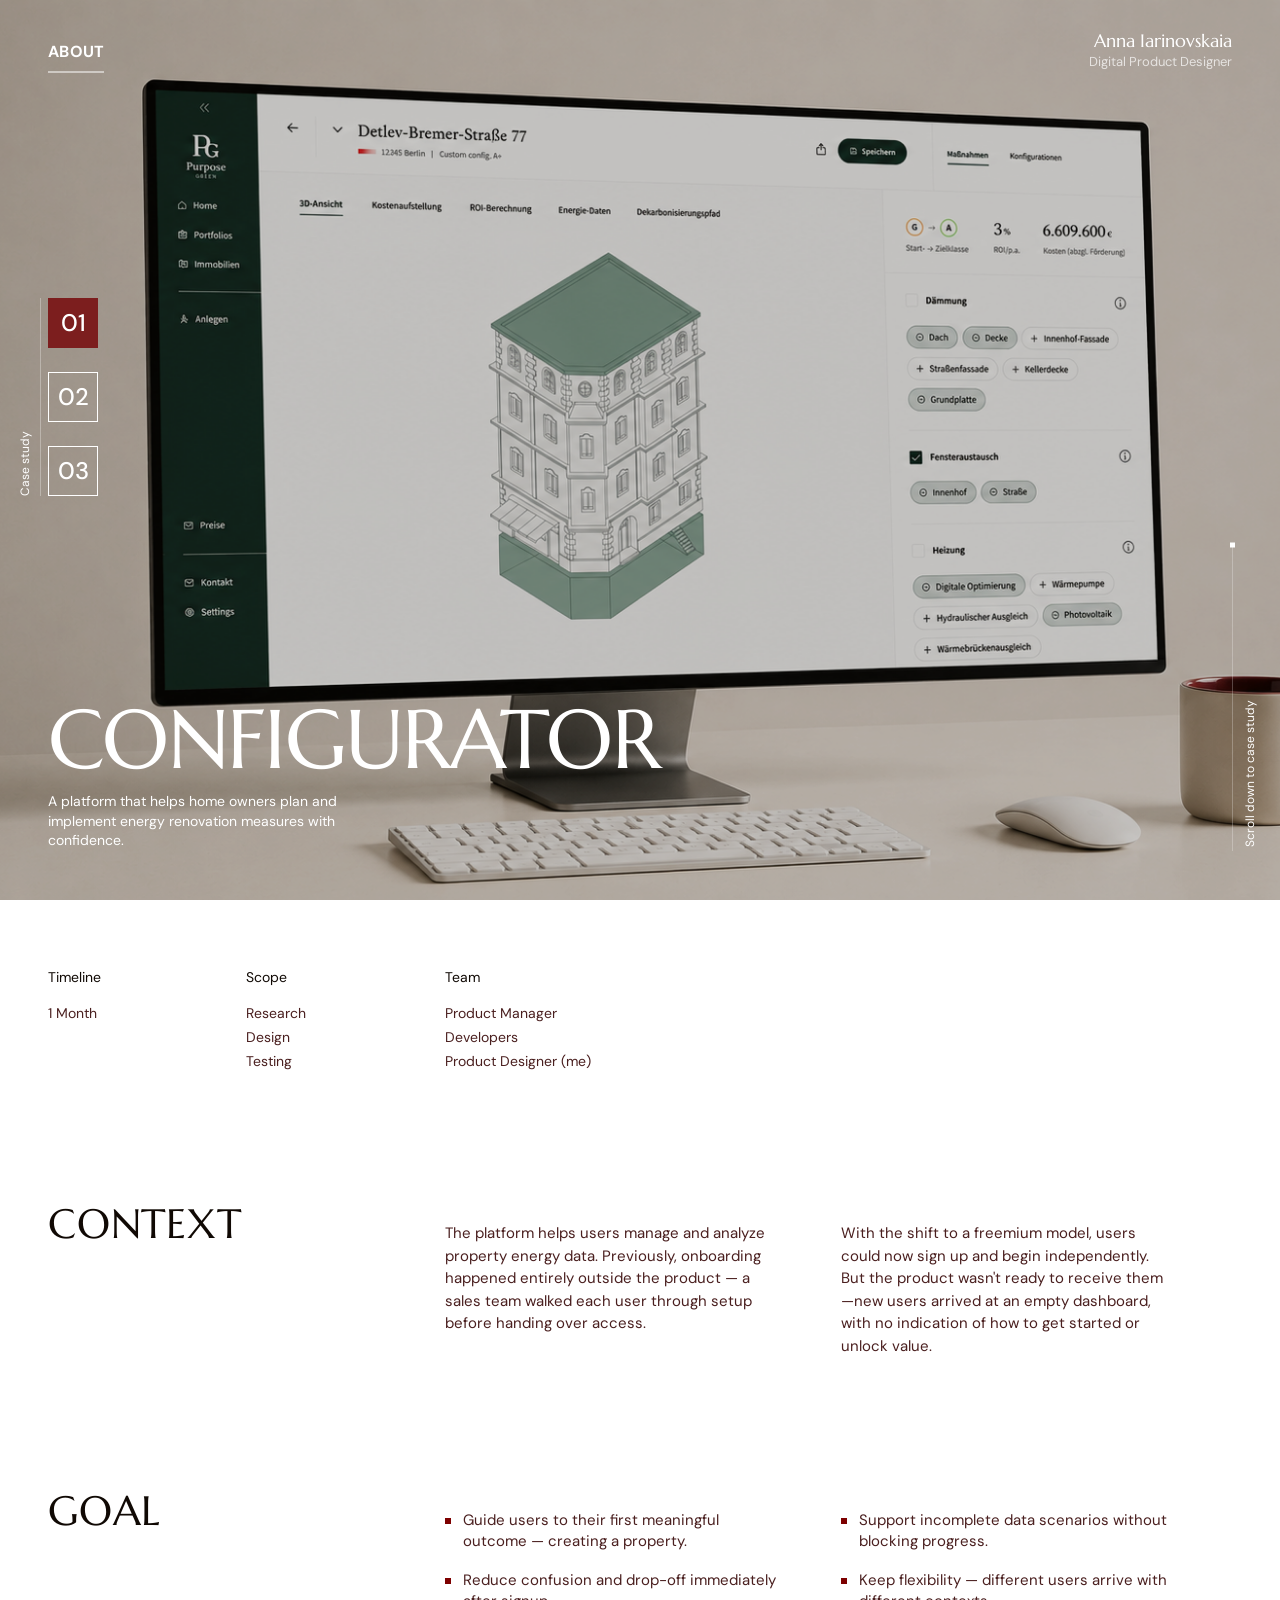
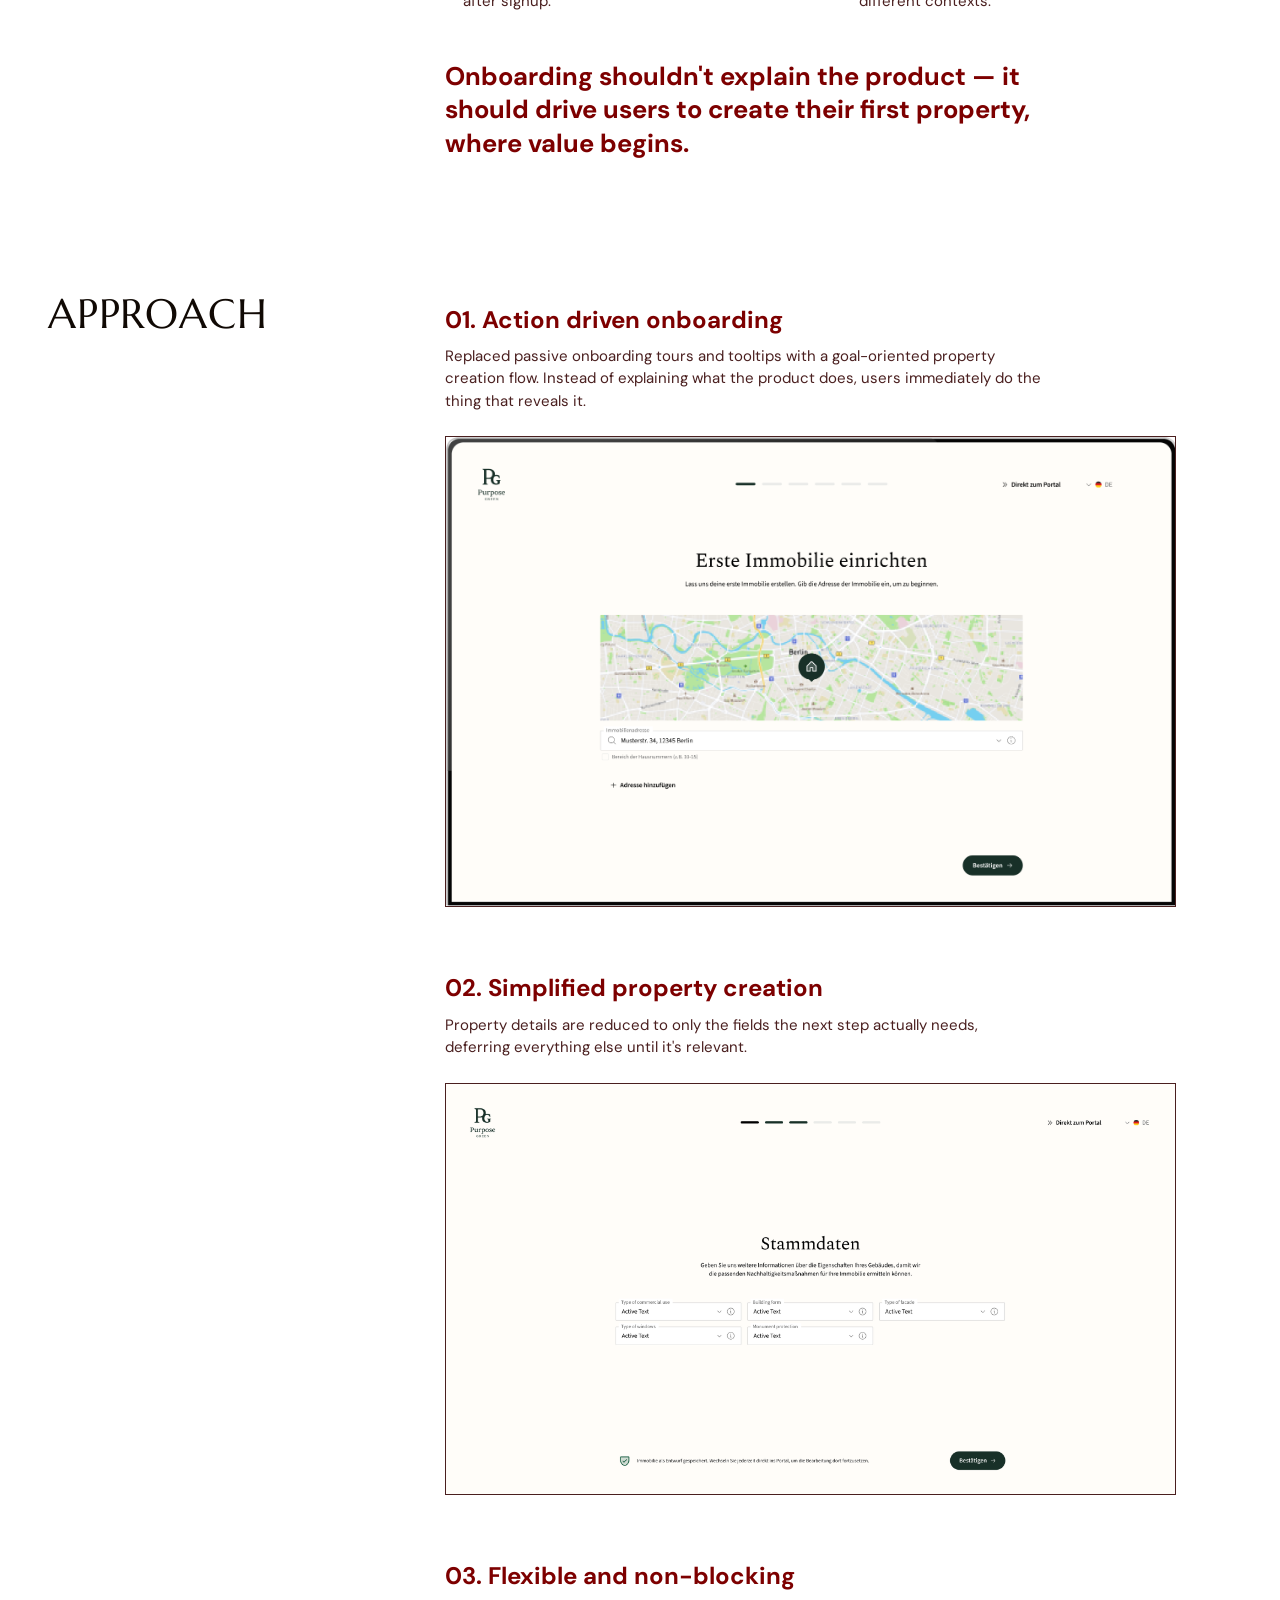
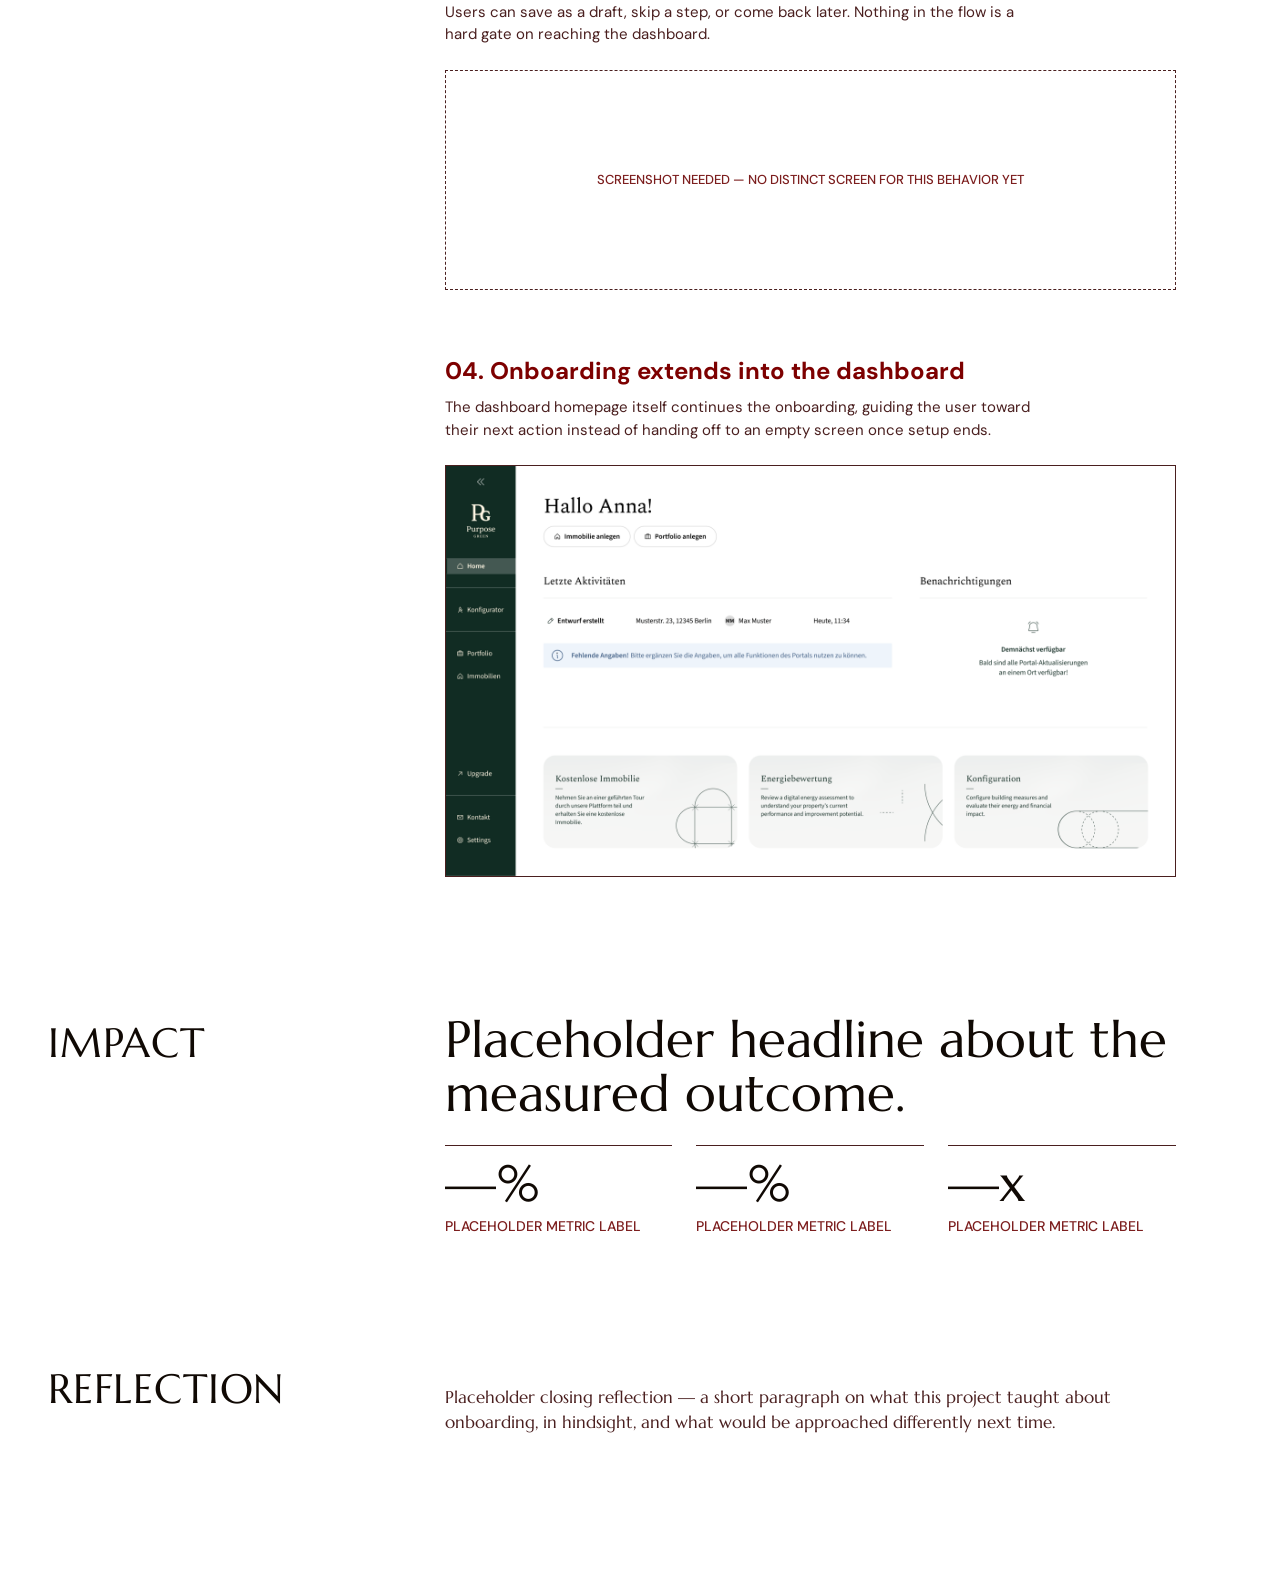
==== index.html @ 9cbaea07 "Initial commit of portfolio2 project Co-Authored-By: Claude Sonnet 5 <noreply@anthropic.com>" ====
<!DOCTYPE html>
<html lang="en">
<head>
<meta charset="UTF-8">
<meta name="viewport" content="width=device-width, initial-scale=1.0">
<title>Anna Iarinovskaia — Digital Product Designer</title>
<link rel="preconnect" href="https://fonts.googleapis.com">
<link rel="preconnect" href="https://fonts.gstatic.com" crossorigin>
<link href="https://fonts.googleapis.com/css2?family=DM+Sans:wght@400;500;600;700&family=Marcellus&display=swap" rel="stylesheet">
<link rel="stylesheet" href="css/styles.css">
<link rel="stylesheet" href="css/scroll-story.css">
</head>
<body>

<header class="intro">
  <p class="intro__name">Anna Iarinovskaia</p>
  <p class="intro__role">Digital Product Designer</p>
</header>

<nav class="side-nav" aria-label="Primary">
  <a href="#about" class="side-tab side-tab--about" data-view="about" id="about-tab">
    <span class="side-tab__text">About</span>
    <span class="side-tab__arrow" aria-hidden="true"></span>
  </a>
</nav>

<div class="story-pin" id="story-pin">
<main class="hero">
  <div class="hero__bg" aria-hidden="true"></div>
  <img class="hero__photo" id="hero-photo" src="assets/case-1-renovation-configurator.png" alt="" aria-hidden="true">
  <div class="hero__vignette" aria-hidden="true"></div>
  <img class="hero__screen" id="hero-screen" alt="" aria-hidden="true">

  <section class="case-card" id="case-card">
    <div class="case-nav" role="tablist" aria-label="Case studies">
      <span class="case-nav__label">Case study</span>
      <div class="case-nav__list">
        <button class="case-tab is-active" data-case="1" role="tab" aria-selected="true">01</button>
        <button class="case-tab" data-case="2" role="tab" aria-selected="false">02</button>
        <button class="case-tab" data-case="3" role="tab" aria-selected="false">03</button>
      </div>
    </div>

    <div class="case-card__bottom">
      <h2 class="case-card__title" id="case-title">Configurator</h2>
      <p class="case-card__desc" id="case-desc">A platform that helps home owners plan and implement energy renovation measures with confidence.</p>
    </div>
  </section>
</main>
</div>

<section class="about" id="about" aria-labelledby="about-title" aria-hidden="true">
  <div class="about-heading">
    <h1 id="about-title">Hi, I am a product designer living and working in Berlin, specializing in making complex digital products feel clear, useful, and human.</h1>
  </div>
  <figure class="about-portrait">
    <img src="assets/about-anna.webp" alt="Portrait of Anna Iarinovskaia">
  </figure>
  <p class="about-lead">With experience beyond interface design, Anna leads projects from research and product strategy through interaction design, prototyping, and scalable design systems.</p>
  <div class="about-meta">
    <a href="mailto:hello@annaiarinovskaia.com">Email ↗</a>
    <a href="https://www.linkedin.com/search/results/all/?keywords=Anna%20Iarinovskaia" target="_blank" rel="noreferrer">LinkedIn ↗</a>
  </div>
</section>

<section class="story" id="story" data-scroll-story></section>

<section class="case-detail" id="case-detail">
  <div class="case-detail__inner">

    <div class="case-detail__meta">
      <div class="case-detail__meta-col">
        <span class="case-detail__meta-label">Timeline</span>
        <span class="case-detail__meta-value">1 Month</span>
      </div>
      <div class="case-detail__meta-col case-detail__meta-col--scope">
        <span class="case-detail__meta-label">Scope</span>
        <span class="case-detail__meta-value">Research</span>
        <span class="case-detail__meta-value">Design</span>
        <span class="case-detail__meta-value">Testing</span>
      </div>
      <div class="case-detail__meta-col case-detail__meta-col--team">
        <span class="case-detail__meta-label">Team</span>
        <span class="case-detail__meta-value">Product Manager</span>
        <span class="case-detail__meta-value">Developers</span>
        <span class="case-detail__meta-value">Product Designer (me)</span>
      </div>
    </div>

    <div class="case-detail__row case-detail__row--context">
      <h2 class="case-detail__label">Context</h2>
      <div class="case-detail__columns">
        <p>The platform helps users manage and analyze property energy data. Previously, onboarding happened entirely outside the product — a sales team walked each user through setup before handing over access.</p>
        <p>With the shift to a freemium model, users could now sign up and begin independently. But the product wasn't ready to receive them—new users arrived at an empty dashboard, with no indication of how to get started or unlock value.</p>
      </div>
    </div>

    <div class="case-detail__row case-detail__row--goal">
      <h2 class="case-detail__label">Goal</h2>
      <div class="case-detail__goal-content">
        <div class="case-detail__columns">
          <ul class="case-detail__bullets">
            <li>Guide users to their first meaningful outcome — creating a property.</li>
            <li>Reduce confusion and drop-off immediately after signup.</li>
          </ul>
          <ul class="case-detail__bullets">
            <li>Support incomplete data scenarios without blocking progress.</li>
            <li>Keep flexibility — different users arrive with different contexts.</li>
          </ul>
        </div>
        <p class="case-detail__principle">Onboarding shouldn't explain the product — it should drive users to create their first property, where value begins.</p>
      </div>
    </div>

    <div class="case-detail__row case-detail__row--approach">
      <h2 class="case-detail__label">Approach</h2>
      <ol class="case-detail__decisions">
        <li class="case-detail__decision">
          <h3 class="case-detail__decision-heading">01. Action driven onboarding</h3>
          <p class="case-detail__decision-body">Replaced passive onboarding tours and tooltips with a goal-oriented property creation flow. Instead of explaining what the product does, users immediately do the thing that reveals it.</p>
          <img class="case-detail__decision-image" src="assets/story/onboarding-01-address.png" alt="Property address entry step of the onboarding flow">
        </li>

        <li class="case-detail__decision">
          <h3 class="case-detail__decision-heading">02. Simplified property creation</h3>
          <p class="case-detail__decision-body">Property details are reduced to only the fields the next step actually needs, deferring everything else until it's relevant.</p>
          <img class="case-detail__decision-image" src="assets/story/onboarding-03-property-details.png" alt="Property details form step">
        </li>

        <li class="case-detail__decision">
          <h3 class="case-detail__decision-heading">03. Flexible and non-blocking</h3>
          <p class="case-detail__decision-body">Users can save as a draft, skip a step, or come back later. Nothing in the flow is a hard gate on reaching the dashboard.</p>
          <div class="case-detail__decision-image case-detail__decision-image--missing" role="img" aria-label="Screenshot placeholder">Screenshot needed — no distinct screen for this behavior yet</div>
        </li>

        <li class="case-detail__decision">
          <h3 class="case-detail__decision-heading">04. Onboarding extends into the dashboard</h3>
          <p class="case-detail__decision-body">The dashboard homepage itself continues the onboarding, guiding the user toward their next action instead of handing off to an empty screen once setup ends.</p>
          <img class="case-detail__decision-image" src="assets/story/onboarding-04-home.png" alt="Dashboard homepage continuing the onboarding guidance">
        </li>
      </ol>
    </div>

    <div class="case-detail__row case-detail__row--impact">
      <h2 class="case-detail__label">Impact</h2>
      <div class="case-detail__impact-content">
        <h3 class="case-detail__heading">Placeholder headline about the measured outcome.</h3>
        <ul class="case-detail__metrics">
          <li class="case-detail__metric">
            <span class="case-detail__metric-number">—%</span>
            <span class="case-detail__metric-label">Placeholder metric label</span>
          </li>
          <li class="case-detail__metric">
            <span class="case-detail__metric-number">—%</span>
            <span class="case-detail__metric-label">Placeholder metric label</span>
          </li>
          <li class="case-detail__metric">
            <span class="case-detail__metric-number">—x</span>
            <span class="case-detail__metric-label">Placeholder metric label</span>
          </li>
        </ul>
      </div>
    </div>

    <div class="case-detail__row case-detail__row--reflection">
      <h2 class="case-detail__label">Reflection</h2>
      <p class="case-detail__reflection-body">Placeholder closing reflection — a short paragraph on what this project taught about onboarding, in hindsight, and what would be approached differently next time.</p>
    </div>

  </div>
</section>

<script src="js/laptop-mockup.js"></script>
<script src="js/main.js"></script>
<script src="js/scroll-story.js"></script>
<script src="js/data/onboarding-story.js"></script>
<script src="js/story-init.js"></script>
</body>
</html>
---- css/styles.css ----
:root {
  /* ORYZO design system — colors */
  --color-warm-cream: #ffedd7;
  --color-walnut-shadow: #100904;
  --color-bark-brown: #7c1e1e;
  --color-cork-border: #4a1f1f;
  --color-driftwood: #c99494;
  --color-ember-accent: #ffcece;
  --color-pure-black: #000000;
  --color-brand-red: #7c1e1e;
  --color-brand-red-soft: rgba(124, 30, 30, 0.42);
  --color-brand-red-hover: rgba(124, 30, 30, 0.65);
  --color-case-accent: #7d0000;
  --color-off-white: #ffffff;

  --font-serif: 'Marcellus', Georgia, 'Times New Roman', serif;

  /* Glass surfaces */
  --glass-bg: rgba(255, 237, 215, 0.3);
  --glass-border: rgba(255, 237, 215, 0.4);
  --glass-hover: rgba(255, 237, 215, 0.4);
  --glass-blur: 40px;
  --glass-text-shadow: 0 1px 12px rgba(255, 237, 215, 0.5);

  /* Typography */
  --font-display: 'DM Sans', -apple-system, BlinkMacSystemFont, 'Segoe UI', sans-serif;
  --font-caption: Arial, system-ui, sans-serif;
  --font-weight-regular: 400;
  --font-weight-medium: 500;
  --font-weight-bold: 700;

  --text-display: 51px;
  --leading-display: 0.9;
  --text-heading: 41px;
  --leading-heading: 0.9;
  --text-heading-sm: 24px;
  --leading-heading-sm: 1.09;
  --text-subheading: 18px;
  --leading-subheading: 1;
  --text-body: 29px;
  --leading-body: 1.26;
  --outcome-label-size: clamp(20px, 1.9vw, 36px);

  /* Spacing */
  --spacing-6: 6px;
  --spacing-8: 8px;
  --spacing-9: 9px;
  --spacing-10: 10px;
  --spacing-12: 12px;
  --spacing-14: 14px;
  --spacing-18: 18px;
  --spacing-24: 24px;
  --spacing-31: 31px;
  --spacing-41: 62px;
  --spacing-45: 48px;
  --spacing-68: 68px;
  --card-padding: 24px;
  --element-gap: 18px;

  /* Radius */
  --radius-cards: 0px;
  --radius-inputs: 0px;
  --radius-buttons-pill: 0px;
  --radius-buttons-outlined: 0px;
  --radius-full: 0px;
}

* { box-sizing: border-box; }

html, body {
  margin: 0;
  padding: 0;
  font-family: var(--font-display);
  color: var(--color-warm-cream);
  background: var(--color-walnut-shadow);
}

a { text-decoration: none; color: inherit; }
button { font-family: inherit; border: none; cursor: pointer; background: none; }
ul { list-style: none; margin: 0; padding: 0; }

/* ---------- HERO ---------- */

.hero {
  position: relative;
  min-height: 100vh;
  width: 100%;
  overflow: hidden;
  isolation: isolate;
}

.hero__bg {
  position: absolute;
  inset: 0;
  z-index: -3;
  background: var(--color-walnut-shadow);
}

.hero__photo {
  position: absolute;
  inset: 0;
  z-index: -2;
  width: 100%;
  height: 100%;
  object-fit: cover;
  object-position: center;
  transform-origin: 50% 50%;
  opacity: 1;
  transition: opacity 0.25s ease, transform 0.4s ease;
}

.hero__photo.is-loading { opacity: 0; }

.hero__vignette {
  position: absolute;
  inset: 0;
  z-index: -1;
  background: rgba(16, 9, 4, 0.22);
  pointer-events: none;
}

.hero__screen {
  position: absolute;
  z-index: 1;
  overflow: hidden;
  object-fit: cover;
  background: #e4e4e0;
  opacity: 0;
  transition: opacity 0.35s ease;
}

.hero__screen.is-visible {
  opacity: 1;
}

/* ---------- TOP-LEFT INTRO ---------- */

.intro {
  position: fixed;
  top: 0;
  right: 0;
  left: auto;
  z-index: 11;
  max-width: 600px;
  height: 100px;
  padding: 0 var(--spacing-45);
  display: flex;
  flex-direction: column;
  justify-content: center;
  align-items: flex-end;
  text-align: right;
}

.intro__name,
.intro__role {
  margin: 0;
  font-size: 13px;
  font-weight: var(--font-weight-regular);
  line-height: 1.2;
  letter-spacing: normal;
  color: var(--color-off-white);
  white-space: nowrap;
  transition: font-size 0.5s ease;
}

.intro__role {
  opacity: 0.7;
}

.intro__name {
  font-family: var(--font-serif);
  font-size: 18px;
  line-height: 1.15;
  margin-bottom: 2px;
}

body.about-open .intro {
  max-width: none;
}

body.about-open .intro__name {
  font-size: clamp(32px, 5.5vw, 86px);
  line-height: var(--leading-display);
}

body.about-open .intro__role {
  font-size: 18px;
}

/* ---------- SIDE NAV ---------- */

.side-nav {
  position: fixed;
  top: 0;
  left: var(--spacing-45);
  right: auto;
  z-index: 11;
  height: 100px;
  display: flex;
  flex-direction: column;
  justify-content: center;
  gap: var(--spacing-8);
}

.side-tab {
  font-size: 16px;
  font-weight: var(--font-weight-bold);
  letter-spacing: 0.02em;
  text-transform: uppercase;
  color: var(--color-off-white);
  background: transparent;
  border: none;
  padding: 0;
  transition: color 0.2s ease;
}

.side-tab--about {
  display: flex;
  flex-direction: column;
  align-items: flex-start;
  gap: 1px;
  transform: translateY(11px);
  transition: gap 0.3s ease;
}

body.about-open .side-tab--about {
  flex-direction: row;
  align-items: center;
  gap: 10px;
}

.side-tab__arrow {
  position: relative;
  width: 56px;
  height: 18px;
  transition: width 0.3s ease;
}

body.about-open .side-tab__arrow {
  width: 14px;
}

.side-tab__arrow::before,
.side-tab__arrow::after {
  content: '';
  position: absolute;
  left: 0;
  top: 50%;
  width: 100%;
  height: 1px;
  background: currentColor;
  transform: translateY(-50%);
  transition: transform 0.3s ease, opacity 0.3s ease;
}

.side-tab__arrow::after {
  opacity: 0;
}

body.about-open .side-tab__arrow::before {
  transform: translateY(-50%) rotate(45deg);
}

body.about-open .side-tab__arrow::after {
  opacity: 1;
  transform: translateY(-50%) rotate(-45deg);
}

.side-tab:hover {
  color: var(--color-driftwood);
}

body.about-open .side-tab {
  color: var(--color-off-white);
}

/* ---------- CASE CARD (full-hero overlay wrapper) ---------- */

.case-card {
  position: absolute;
  inset: 0;
  z-index: 3;
  pointer-events: none;
}

/* ---------- CASE NAV (vertical 01 02 03) ---------- */

.case-nav {
  position: absolute;
  left: var(--spacing-45);
  top: 33.08vh;
  pointer-events: none;
}

.case-nav::before {
  content: '';
  position: absolute;
  left: -8px;
  top: 0;
  bottom: 0;
  width: 1px;
  background: rgba(255, 255, 255, 0.3);
}

.case-nav__label {
  pointer-events: auto;
  position: absolute;
  left: -57px;
  top: 0;
  bottom: 0;
  width: 42px;
  writing-mode: vertical-rl;
  transform: rotate(180deg);
  white-space: nowrap;
  font-size: 12px;
  font-weight: var(--font-weight-regular);
  letter-spacing: normal;
  color: var(--color-off-white);
  display: flex;
  align-items: flex-end;
  justify-content: flex-start;
}

.case-nav__list {
  pointer-events: auto;
  display: flex;
  flex-direction: column;
  gap: 24px;
}

.case-tab {
  width: 50px;
  aspect-ratio: 1 / 1;
  display: flex;
  align-items: center;
  justify-content: center;
  background: transparent;
  border: 1px solid var(--color-off-white);
  color: var(--color-off-white);
  font-family: var(--font-display);
  font-size: 24px;
  font-weight: var(--font-weight-medium);
  transition: background 0.2s ease, color 0.2s ease, border-color 0.2s ease;
}

.case-tab:hover {
  background: var(--color-driftwood);
  border-color: var(--color-driftwood);
  color: var(--color-off-white);
}

.case-tab.is-active {
  background: var(--color-brand-red);
  border-color: var(--color-brand-red);
  color: var(--color-off-white);
}

/* ---------- CASE TITLE + DESCRIPTION (bottom-left) ---------- */

.case-card__bottom {
  position: absolute;
  left: var(--spacing-45);
  right: var(--spacing-45);
  bottom: 5.45vh;
  pointer-events: none;
}

.case-card__title {
  margin: 0;
  font-family: var(--font-serif);
  font-size: clamp(40px, 6.5vw, 145px);
  font-weight: var(--font-weight-medium);
  line-height: 0.95;
  letter-spacing: -0.02em;
  text-transform: uppercase;
  color: var(--color-off-white);
}

.case-card__desc {
  margin: 1.5vh 0 0;
  font-size: clamp(14px, 1.05vw, 21px);
  font-weight: var(--font-weight-regular);
  line-height: 1.4;
  color: var(--color-off-white);
  max-width: 27vw;
}

/* ---------- ABOUT ---------- */

.about {
  position: fixed;
  inset: 0;
  z-index: 10;
  padding: var(--spacing-45);
  background: var(--color-brand-red);
  color: var(--color-warm-cream);
  opacity: 0;
  visibility: hidden;
  pointer-events: none;
  transform: translateY(24px);
  transition: opacity 0.4s ease, transform 0.4s ease, visibility 0s 0.4s;
}

body.about-open .about {
  opacity: 1;
  visibility: visible;
  pointer-events: auto;
  transform: translateY(0);
  transition: opacity 0.4s ease, transform 0.4s ease, visibility 0s;
}

body.about-open { overflow: hidden; }

.about-heading {
  position: relative;
  z-index: 2;
  max-width: min(650px, 48vw);
  margin: 190px 0 0 8vw;
}

.about-heading h1 {
  margin: 0;
  font-size: clamp(26px, 2.55vw, 40px);
  font-weight: var(--font-weight-medium);
  line-height: 1.08;
  letter-spacing: -0.045em;
}

.about-lead {
  position: relative;
  z-index: 2;
  max-width: min(680px, 51vw);
  margin: 34px 0 0 3vw;
  font-size: clamp(26px, 2.55vw, 40px);
  line-height: 1.08;
  letter-spacing: -0.045em;
  color: var(--color-warm-cream);
}

.about-portrait {
  position: absolute;
  z-index: 1;
  right: 7vw;
  bottom: 0;
  margin: 0;
  width: min(32vw, 480px);
  height: 46vh;
}

.about-portrait img {
  display: block;
  width: 100%;
  height: 100%;
  object-fit: cover;
  object-position: center 63%;
}

.about-meta {
  position: absolute;
  z-index: 3;
  left: var(--spacing-45);
  bottom: var(--spacing-45);
  display: flex;
  gap: 72px;
}

.about-meta a {
  font-size: 14px;
  font-weight: var(--font-weight-medium);
  text-transform: uppercase;
  letter-spacing: normal;
  color: var(--color-warm-cream);
  border-bottom: 1px solid var(--color-warm-cream);
  padding-bottom: 2px;
}

/* ---------- CASE DETAIL (full write-up, normal flow after #story) ---------- */

.case-detail {
  background: var(--color-off-white);
  padding: var(--spacing-68) calc(var(--spacing-45) + 56px) calc(var(--spacing-68) * 2) var(--spacing-45);
}

.case-detail__inner {
  max-width: 1300px;
  margin: 0;
  display: flex;
  flex-direction: column;
  gap: calc(var(--spacing-68) * 2);
}

.case-detail__heading {
  margin: 0;
  font-family: var(--font-serif);
  font-size: clamp(28px, 4vw, 56px);
  font-weight: var(--font-weight-medium);
  line-height: 1.05;
  color: var(--color-walnut-shadow);
}

/* ---------- META ROW ---------- */

.case-detail__meta {
  position: relative;
  display: grid;
  grid-template-columns: repeat(3, minmax(0, 1fr));
  column-gap: var(--spacing-41);
}

.case-detail__meta-col--team {
  grid-column: 2;
}

/* Absolutely positioned so it can sit at the exact midpoint between
   Timeline (track 1, left: 0) and Team (track 2, left: (100% + gap) / 3) —
   no grid line falls there, since the gap between tracks isn't itself a
   track. left: (100% + gap) / 6 is that midpoint's x half of Team's. */
.case-detail__meta-col--scope {
  position: absolute;
  top: 0;
  left: calc((100% + var(--spacing-41)) / 6);
}

.case-detail__meta-col {
  display: flex;
  flex-direction: column;
  gap: var(--spacing-6);
}

.case-detail__meta-label {
  font-size: 14px;
  font-weight: var(--font-weight-regular);
  color: var(--color-walnut-shadow);
}

.case-detail__meta-value {
  font-size: 14px;
  font-weight: var(--font-weight-regular);
  color: var(--color-cork-border);
}

.case-detail__meta-label + .case-detail__meta-value {
  margin-top: var(--spacing-12);
}

/* ---------- SECTION ROW (label + content, shared by Context/Goal/Approach) ---------- */

.case-detail__row {
  display: grid;
  grid-template-columns: repeat(3, minmax(0, 1fr));
  column-gap: var(--spacing-41);
  row-gap: var(--spacing-45);
  align-items: baseline;
}

.case-detail__label {
  grid-column: 1;
  margin: 0;
  font-family: var(--font-serif);
  font-weight: var(--font-weight-regular);
  font-size: var(--text-heading);
  line-height: var(--leading-heading);
  text-transform: uppercase;
  letter-spacing: 0.02em;
  color: var(--color-walnut-shadow);
}

.case-detail__columns {
  display: contents;
}

.case-detail__columns p {
  margin: 0;
  font-size: clamp(15px, 1.1vw, 20px);
  line-height: 1.5;
  color: var(--color-cork-border);
}

/* ---------- GOAL ---------- */

.case-detail__goal-content {
  display: contents;
}

.case-detail__bullets {
  display: flex;
  flex-direction: column;
  gap: var(--spacing-18);
  margin: 0;
  padding: 0;
}

.case-detail__bullets li {
  position: relative;
  padding-left: var(--spacing-18);
  font-size: clamp(15px, 1.1vw, 20px);
  line-height: 1.4;
  color: var(--color-cork-border);
}

.case-detail__bullets li::before {
  content: '';
  position: absolute;
  left: 0;
  top: 0.5em;
  width: 6px;
  height: 6px;
  background: var(--color-case-accent);
}

.case-detail__principle {
  grid-column: 2 / 4;
  margin: 0;
  max-width: 640px;
  font-family: var(--font-display);
  font-weight: var(--font-weight-bold);
  font-size: clamp(20px, 2vw, 32px);
  line-height: 1.3;
  color: var(--color-case-accent);
}

/* ---------- APPROACH ---------- */

.case-detail__decisions {
  grid-column: 2 / 4;
  display: flex;
  flex-direction: column;
  gap: var(--spacing-68);
  margin: 0;
  padding: 0;
}

.case-detail__decision {
  display: flex;
  flex-direction: column;
  gap: var(--spacing-12);
}

.case-detail__decision-heading {
  margin: 0;
  font-family: var(--font-display);
  font-weight: var(--font-weight-bold);
  font-size: var(--text-heading-sm);
  line-height: var(--leading-heading-sm);
  color: var(--color-case-accent);
}

.case-detail__decision-body {
  margin: 0;
  max-width: 60ch;
  font-size: clamp(15px, 1.1vw, 20px);
  line-height: 1.5;
  color: var(--color-cork-border);
}

.case-detail__decision-image {
  display: block;
  width: 100%;
  height: auto;
  object-fit: cover;
  margin-top: var(--spacing-12);
  border: 1px solid var(--color-cork-border);
}

.case-detail__decision-image--missing {
  display: flex;
  align-items: center;
  justify-content: center;
  min-height: 220px;
  padding: var(--spacing-24);
  border: 1px dashed var(--color-cork-border);
  font-size: 13px;
  font-weight: var(--font-weight-medium);
  letter-spacing: normal;
  text-transform: uppercase;
  text-align: center;
  color: var(--color-bark-brown);
}

/* ---------- IMPACT ---------- */

.case-detail__impact-content {
  grid-column: 2 / 4;
}

.case-detail__metrics {
  display: flex;
  flex-wrap: wrap;
  gap: var(--spacing-24);
  margin: var(--spacing-24) 0 0;
  padding: 0;
}

.case-detail__metric {
  flex: 1 1 200px;
  display: flex;
  flex-direction: column;
  gap: var(--spacing-8);
  padding-top: var(--spacing-12);
  border-top: 1px solid var(--color-cork-border);
}

.case-detail__metric-number {
  font-family: var(--font-serif);
  font-size: clamp(36px, 4vw, 64px);
  line-height: 1;
  color: var(--color-walnut-shadow);
}

.case-detail__metric-label {
  font-size: 14px;
  font-weight: var(--font-weight-medium);
  letter-spacing: normal;
  text-transform: uppercase;
  color: var(--color-bark-brown);
}

/* ---------- REFLECTION ---------- */

.case-detail__reflection-body {
  grid-column: 2 / 4;
  margin: 0;
  max-width: 70ch;
  font-family: var(--font-serif);
  font-size: clamp(16px, 1.3vw, 22px);
  font-style: normal;
  line-height: 1.5;
  color: var(--color-cork-border);
}

/* ---------- RESPONSIVE ---------- */

@media (max-width: 980px) {
  .intro { padding: var(--spacing-24) var(--spacing-24) var(--spacing-18); max-width: 80vw; }
  .side-nav { right: var(--spacing-18); }
  .hero__photo { object-position: 60% center; }
  .hero { padding-bottom: var(--spacing-18); display: flex; flex-direction: column; justify-content: flex-end; }
  .hero__screen { display: none; }

  .case-card {
    position: static;
    pointer-events: auto;
    display: flex;
    flex-direction: column;
    gap: var(--spacing-18);
    padding: 0 var(--spacing-24) var(--spacing-24);
  }

  .case-nav {
    position: static;
    height: auto;
    align-items: center;
    gap: var(--spacing-8);
  }

  .case-nav::before { display: none; }
  .case-nav__label { display: none; }
  .case-nav__list { flex-direction: row; height: auto; gap: var(--spacing-8); }
  .case-tab { width: 44px; font-size: 18px; }

  .case-card__bottom { position: static; max-width: none; }
  .case-card__title { font-size: clamp(32px, 12vw, 64px); }
  .case-card__desc { max-width: none; }

  .about {
    padding: var(--spacing-24);
    overflow-y: auto;
    scrollbar-width: none;
    -ms-overflow-style: none;
  }
  .about::-webkit-scrollbar { display: none; }
  .about-heading { margin: 140px 0 0; max-width: 100%; }
  .about-lead { margin: 24px 0 0; max-width: 100%; }
  .about-portrait {
    position: static;
    width: 100%;
    height: 50vh;
    margin: var(--spacing-24) 0;
  }
  .about-meta { position: static; margin-top: var(--spacing-24); }

  .case-detail { padding-right: var(--spacing-45); }
  .case-detail__meta { grid-template-columns: 1fr; row-gap: var(--spacing-24); }
  .case-detail__meta-col--scope { position: static; grid-column: 1; }
  .case-detail__meta-col--team { grid-column: 1; }
  .case-detail__row { grid-template-columns: 1fr; column-gap: var(--spacing-18); row-gap: var(--spacing-18); }
  .case-detail__principle,
  .case-detail__decisions,
  .case-detail__impact-content,
  .case-detail__reflection-body { grid-column: 1; }
}

@media (max-width: 560px) {
  .intro__name { font-size: 15px; }
  .intro__role { font-size: 11px; }
}
---- css/scroll-story.css ----
/* ============================================================
   SCROLL STORY — reuses ORYZO tokens declared in :root (styles.css).
   Mostly additive; the exceptions are .hero / .story-pin / .case-detail
   below, which set up the default pin-and-cover handoff (hero stays put,
   #case-detail rises to cover it) and the .is-handoff hooks case 3's own
   pinned run needs on top of that.
   ============================================================ */

.story-pin {
  position: relative;
  /* One extra viewport height of scroll room beyond the hero's own 100vh —
     gives the sticky hero that much "hold" before it releases, exactly
     matching the distance #case-detail needs to rise from off-screen to a
     full cover (see #case-detail below). Case 3's own pinned run
     (setupPinned() in scroll-story.js) collapses this to a plain 100vh via
     inline style while armed, and the .is-armed override below restores
     normal flow for #case-detail so that run is left untouched. */
  height: 200vh;
}

.hero {
  position: sticky;
  top: 0;
  z-index: 1;
}

/* #case-detail rises from the bottom to fully cover the pinned hero above,
   driven by nothing but native scroll: pulling it up by that same 100vh
   "hold" distance means its top sits exactly at the bottom edge of the
   viewport at scrollY 0, and reaches the top of the viewport — fully
   covering the hero — right as the hero's sticky hold runs out above.
   Assumes .about (position:fixed, out of flow) and .story (empty outside
   case 3's own pinned run) contribute no flow height in between — true for
   the default hero. */
.case-detail {
  position: relative;
  z-index: 2;
  margin-top: -100vh;
}

.story-pin.is-armed ~ .case-detail {
  margin-top: 0;
}

/* Hero's own static screen hands off to the pin overlay as soon as the
   user starts scrolling past the hero. (The old scroll cue that used to
   fade alongside it has been replaced by .story__progress, which is
   page-level and no longer tied to hero handoff.) */
.hero.is-handoff .hero__screen {
  opacity: 0;
  transition: opacity 0.4s ease;
  pointer-events: none;
}

/* ---------- PIN OVERLAY (appended into .hero while armed) ---------- */

.story__pin-overlay {
  position: absolute;
  inset: 0;
  z-index: 5;
  pointer-events: none;
  opacity: 0;
  transition: opacity 0.4s ease;
}

.story__pin-overlay.is-visible {
  opacity: 1;
}

/* Positioned independently — top anchored to the case-nav's vertical
   position, for the same right-column rhythm as the hero's case-nav. */
.story__panel {
  position: absolute;
  top: calc(33.08vh + 99px);
  right: 4.06vw;
  width: 15.6vw;
  min-width: 250px;
  text-align: left;
  pointer-events: none;
}

.story__panel-block {
  position: absolute;
  inset: 0;
  opacity: 0;
  transform: translateY(14px);
  transition: opacity 0.5s ease, transform 0.5s ease;
}

.story__panel-block.is-active {
  opacity: 1;
  transform: translateY(0);
}

.story__panel-number {
  display: block;
  margin: 0 0 8px;
  font-size: 12px;
  font-weight: var(--font-weight-regular);
  color: var(--color-off-white);
  opacity: 0.55;
}

.story__panel-kicker {
  margin: 0 0 10px;
  font-size: var(--outcome-label-size);
  font-weight: var(--font-weight-bold);
  line-height: 1.15;
  color: var(--color-case-accent);
}

.story__panel-heading {
  margin: 0 0 10px;
  font-family: var(--font-serif);
  font-size: clamp(18px, 1.6vw, 28px);
  font-weight: var(--font-weight-medium);
  line-height: 1.1;
  color: var(--color-off-white);
}

.story__panel-body {
  margin: 0;
  font-size: clamp(14px, 1.05vw, 21px);
  line-height: 1.4;
  color: var(--color-off-white);
}

/* Opt-in for a heading that should read as body copy, not a display
   headline — same typeface as .story__panel-body / .story__flow-body. */
.story__panel-heading--plain,
.story__flow-heading--plain {
  font-family: var(--font-display);
  font-weight: var(--font-weight-regular);
}

.story__panel-heading--plain {
  font-size: clamp(14px, 1.05vw, 21px);
}

.story__flow-heading--plain {
  font-size: clamp(15px, 1.1vw, 20px);
}

.story__panel-list {
  margin: 12px 0 0;
  padding: 0;
  list-style: none;
  display: flex;
  flex-direction: column;
  gap: 8px;
}

.story__panel-list li {
  position: relative;
  padding-left: 16px;
  font-size: clamp(13px, 0.95vw, 17px);
  line-height: 1.4;
  color: var(--color-off-white);
}

.story__panel-list li::before {
  content: '';
  position: absolute;
  left: 0;
  top: 0.65em;
  width: 8px;
  height: 1px;
  background: var(--color-case-accent);
}

/* ---------- INTRO TEASER (one-time skim-pace beat, before the first section) ---------- */

.story__teaser {
  position: absolute;
  top: calc(33.08vh + 99px);
  right: 4.06vw;
  width: 15.6vw;
  min-width: 250px;
  text-align: left;
  pointer-events: none;
}

.story__teaser-line {
  position: absolute;
  inset: 0;
  margin: 0;
  opacity: 0;
  transform: translateY(14px);
  transition: opacity 0.35s ease, transform 0.35s ease;
  font-family: var(--font-display);
  font-size: clamp(16px, 1.4vw, 26px);
  font-weight: var(--font-weight-medium);
  line-height: 1.3;
  color: var(--color-off-white);
}

.story__teaser-line.is-active {
  opacity: 1;
  transform: translateY(0);
}

.story__quote {
  margin: 12px 0 0;
  padding-left: 14px;
  border-left: 2px solid var(--color-case-accent);
  font-family: var(--font-serif);
  font-size: clamp(16px, 1.3vw, 22px);
  font-style: normal;
  line-height: 1.25;
  color: var(--color-off-white);
}

/* Same markup also lands inside the flow sections and their stacked/mobile
   equivalent, which sit on the story's own (light) background rather than
   over the pinned hero photo — so the quote needs the dark ink there. */
.story__flow-section .story__quote,
.story__mobile-block .story__quote {
  color: var(--color-cork-border);
}

/* Screen overlay — positioned via LaptopMockup.computeScreenRect() to sit
   exactly over the hero's laptop screen. */
.story__screen {
  position: absolute;
  z-index: 2;
  overflow: hidden;
  background: #e4e4e0;
}

.story__screen-frame {
  /* Overscanned 1px past the container on every side, then clipped back by
     the container's overflow:hidden — hides the sub-pixel seam that shows
     the laptop photo behind at the container's fractional (non-integer px)
     position, since a composited (opacity-animated) child doesn't
     sub-pixel-blend against the layer behind it the way same-layer content
     would. */
  position: absolute;
  left: -1px;
  top: -1px;
  width: calc(100% + 2px);
  height: calc(100% + 2px);
  object-fit: cover;
  border-radius: inherit;
  opacity: 0;
  transition: opacity 0.5s ease;
}

.story__screen-frame.is-active {
  opacity: 1;
}

/* ---------- PROGRESS TRAIL (rotated-line language, no section names) ---------- */

.story__progress {
  position: fixed;
  right: var(--spacing-45);
  /* Bottom-anchored to match where the old (now-removed) .scroll-cue sat. */
  bottom: 5.45vh;
  height: 34vh;
  min-height: 220px;
  z-index: 20;
  opacity: 0;
  transition: opacity 0.4s ease;
  pointer-events: none;
}

.story__progress.is-visible {
  opacity: 1;
}

/* Fixed-length track — same position and length at every scroll position,
   from the top of the hero through the end of #case-detail. Never resized
   or repositioned; only .story__progress-marker below moves. */
.story__progress-line {
  position: absolute;
  left: 0;
  top: 0;
  bottom: 0;
  width: 1px;
  background: rgba(255, 255, 255, 0.25);
}

/* The only moving part: translateY is set from JS as frac * track height
   (plus the -50% self-centering below), so it travels smoothly along the
   fixed-length track above instead of the track itself changing size. */
.story__progress-marker {
  position: absolute;
  top: 0;
  left: -2px;
  width: 5px;
  height: 5px;
  background: var(--color-off-white);
  transform: translateY(-50%);
  transition: transform 0.5s ease, background 0.4s ease;
}

/* Standalone wayfinding hint, decoupled from any line element (replaces
   the old .scroll-cue__text, which was anchored to a now-removed line).
   Anchored near the bottom of the trail's own fixed box — same bottom:4px
   inset the old .scroll-cue__text used, which now lines up again since
   the box itself is bottom-anchored to the same offset the old .scroll-cue
   box used. Fades out on the first scroll tick on any case, not just
   case 3's pin handoff. */
.story__progress-hint {
  position: absolute;
  bottom: 4px;
  left: 10px;
  writing-mode: vertical-rl;
  transform: rotate(180deg);
  white-space: nowrap;
  font-size: 12px;
  font-weight: var(--font-weight-regular);
  color: var(--color-off-white);
  opacity: 1;
  transition: opacity 0.4s ease;
}

.story__progress.has-scrolled .story__progress-hint {
  opacity: 0;
}

/* Once the pin releases and the page behind the rail turns from the dark
   hero photo to the story section's light background, the off-white line
   and marker would vanish right as they reach the end — swap to dark ink. */
.story__progress.is-on-light .story__progress-line {
  background: rgba(16, 9, 4, 0.2);
}

.story__progress.is-on-light .story__progress-marker {
  background: var(--color-walnut-shadow);
}

/* Small contextual caption ("01 — Context") beside a heading — fades with
   the section it belongs to, never lives in a fixed sidebar. */
.story__caption {
  display: inline-block;
  margin: 0 0 10px;
  font-size: 12px;
  font-weight: var(--font-weight-regular);
  color: var(--color-bark-brown);
  opacity: 0;
  transform: translateY(6px);
  transition: opacity 0.4s ease, transform 0.4s ease;
}

.story__flow-section.is-visible .story__caption,
.story__mobile-block.is-visible .story__caption {
  opacity: 1;
  transform: translateY(0);
}

/* ---------- FLOW SECTIONS (closing cue) — normal document scroll, after the pinned run ---------- */

.story {
  position: relative;
  background: var(--color-off-white);
}

.story__flow-section {
  min-height: 70vh;
  display: flex;
  flex-direction: column;
  justify-content: center;
  gap: var(--spacing-12);
  padding: var(--spacing-68) var(--spacing-45);
  max-width: 720px;
  margin: 0 auto;
  opacity: 0;
  transform: translateY(24px);
  transition: opacity 0.6s ease, transform 0.6s ease;
}

.story__flow-section.is-visible {
  opacity: 1;
  transform: translateY(0);
}

.story__flow-heading {
  margin: 0;
  font-family: var(--font-serif);
  font-size: clamp(28px, 3.2vw, 48px);
  line-height: 1.05;
  color: var(--color-walnut-shadow);
}

.story__flow-body {
  margin: 0;
  max-width: 60ch;
  font-size: clamp(15px, 1.1vw, 20px);
  line-height: 1.5;
  color: var(--color-cork-border);
}

.story__stat-list {
  display: flex;
  flex-wrap: wrap;
  gap: var(--spacing-24);
  margin: var(--spacing-12) 0 0;
  padding: 0;
  list-style: none;
}

.story__stat-list li {
  flex: 1 1 200px;
  border-top: 1px solid var(--color-cork-border);
  padding-top: var(--spacing-12);
  font-size: 15px;
  line-height: 1.4;
  color: var(--color-cork-border);
}

/* Closing cue — same rotated-label + vertical-line pattern as the hero's
   "Scroll down to case study" cue. */
.story__closing {
  display: flex;
  justify-content: flex-end;
  padding: 0 var(--spacing-45) var(--spacing-68);
}

.story__closing-cue {
  position: relative;
  display: block;
  /* Same length as .story__progress, so the two rails read as one
     consistent scroll-line language across the case study. */
  height: 34vh;
  min-height: 220px;
  padding-left: 20px;
  color: rgba(16, 9, 4, 0.4);
  opacity: 0;
  transform: translateY(12px);
  transition: opacity 0.6s ease, transform 0.6s ease;
}

.story__closing-cue.is-visible {
  opacity: 1;
  transform: translateY(0);
}

.story__closing-cue::before {
  content: '';
  position: absolute;
  left: 0;
  top: 0;
  bottom: 0;
  width: 1px;
  background: rgba(16, 9, 4, 0.35);
}

.story__closing-cue-text {
  position: absolute;
  left: 10px;
  bottom: 4px;
  writing-mode: vertical-rl;
  transform: rotate(180deg);
  white-space: nowrap;
  font-size: 12px;
  color: var(--color-walnut-shadow);
}

/* ---------- STACKED LAYOUT (mobile, and reduced-motion fallback) ---------- */

.story__mobile-block {
  padding: var(--spacing-45) var(--spacing-24);
  display: flex;
  flex-direction: column;
  gap: var(--spacing-12);
  opacity: 0;
  transform: translateY(16px);
  transition: opacity 0.5s ease, transform 0.5s ease;
}

.story__mobile-block.is-visible {
  opacity: 1;
  transform: translateY(0);
}

.story__mobile-laptop {
  position: relative;
  width: 100%;
  margin-bottom: var(--spacing-12);
}

/* The site's name/role + ABOUT nav are position:fixed above everything
   (styles.css .intro / .side-nav, z-index 11) and stay legible over the
   hero only because .hero__vignette permanently darkens it underneath.
   Stacked story blocks have no such backing, so a light laptop photo
   scrolling to the top of the viewport washes that text out — this
   reproduces the same top-edge scrim locally, just for these thumbnails. */
.story__mobile-laptop::before {
  content: '';
  position: absolute;
  inset: 0 0 auto 0;
  height: 110px;
  background: linear-gradient(to bottom, rgba(16, 9, 4, 0.55), rgba(16, 9, 4, 0));
  pointer-events: none;
  z-index: 1;
}

.story__mobile-laptop-photo {
  display: block;
  width: 100%;
  height: auto;
}

.story__mobile-laptop-screen {
  position: absolute;
  object-fit: cover;
}

/* Stacked teaser block — same laptop + screenshot treatment as a full
   section, but only the one-line placeholder instead of heading/body. */
.story__mobile-teaser {
  padding: var(--spacing-45) var(--spacing-24) var(--spacing-24);
  display: flex;
  flex-direction: column;
  gap: var(--spacing-8);
  opacity: 0;
  transform: translateY(16px);
  transition: opacity 0.5s ease, transform 0.5s ease;
}

.story__mobile-teaser.is-visible {
  opacity: 1;
  transform: translateY(0);
}

.story__teaser-line--mobile {
  position: static;
  transform: none;
  opacity: 1;
  transition: none;
  font-size: clamp(16px, 4.5vw, 20px);
  color: var(--color-walnut-shadow);
}

/* No-motion mode (prefers-reduced-motion): everything is simply visible,
   with no scroll-linked animation. */
.story.no-motion .story__mobile-block,
.story.no-motion .story__mobile-teaser,
.story.no-motion .story__flow-section,
.story.no-motion .story__closing-cue,
.story.no-motion .story__caption {
  opacity: 1 !important;
  transform: none !important;
  transition: none !important;
}

/* ---------- REDUCED MOTION ---------- */

@media (prefers-reduced-motion: reduce) {
  .hero {
    position: relative !important;
  }
  .story-pin {
    height: auto !important;
  }
  .case-detail {
    margin-top: 0 !important;
  }
  .story__pin-overlay,
  .story__panel-block,
  .story__teaser-line,
  .story__screen-frame {
    transition: none !important;
  }
  .story__progress {
    display: none;
  }
}

/* ---------- MOBILE (matches the hero's own 980px breakpoint) ---------- */

@media (max-width: 980px) {
  /* Pin-and-cover reveal is a desktop-scroll effect — plain stacked flow
     on mobile, same as the case-3 pin overlay it sits alongside below. */
  .story-pin {
    height: auto;
  }
  .hero {
    position: relative;
  }
  .case-detail {
    margin-top: 0;
  }
  .story__pin-overlay {
    display: none;
  }
  .story__progress {
    display: none;
  }
  .story__flow-section {
    padding: var(--spacing-45) var(--spacing-24);
    max-width: none;
  }
  .story__closing {
    padding: 0 var(--spacing-24) var(--spacing-45);
    justify-content: flex-start;
  }
}
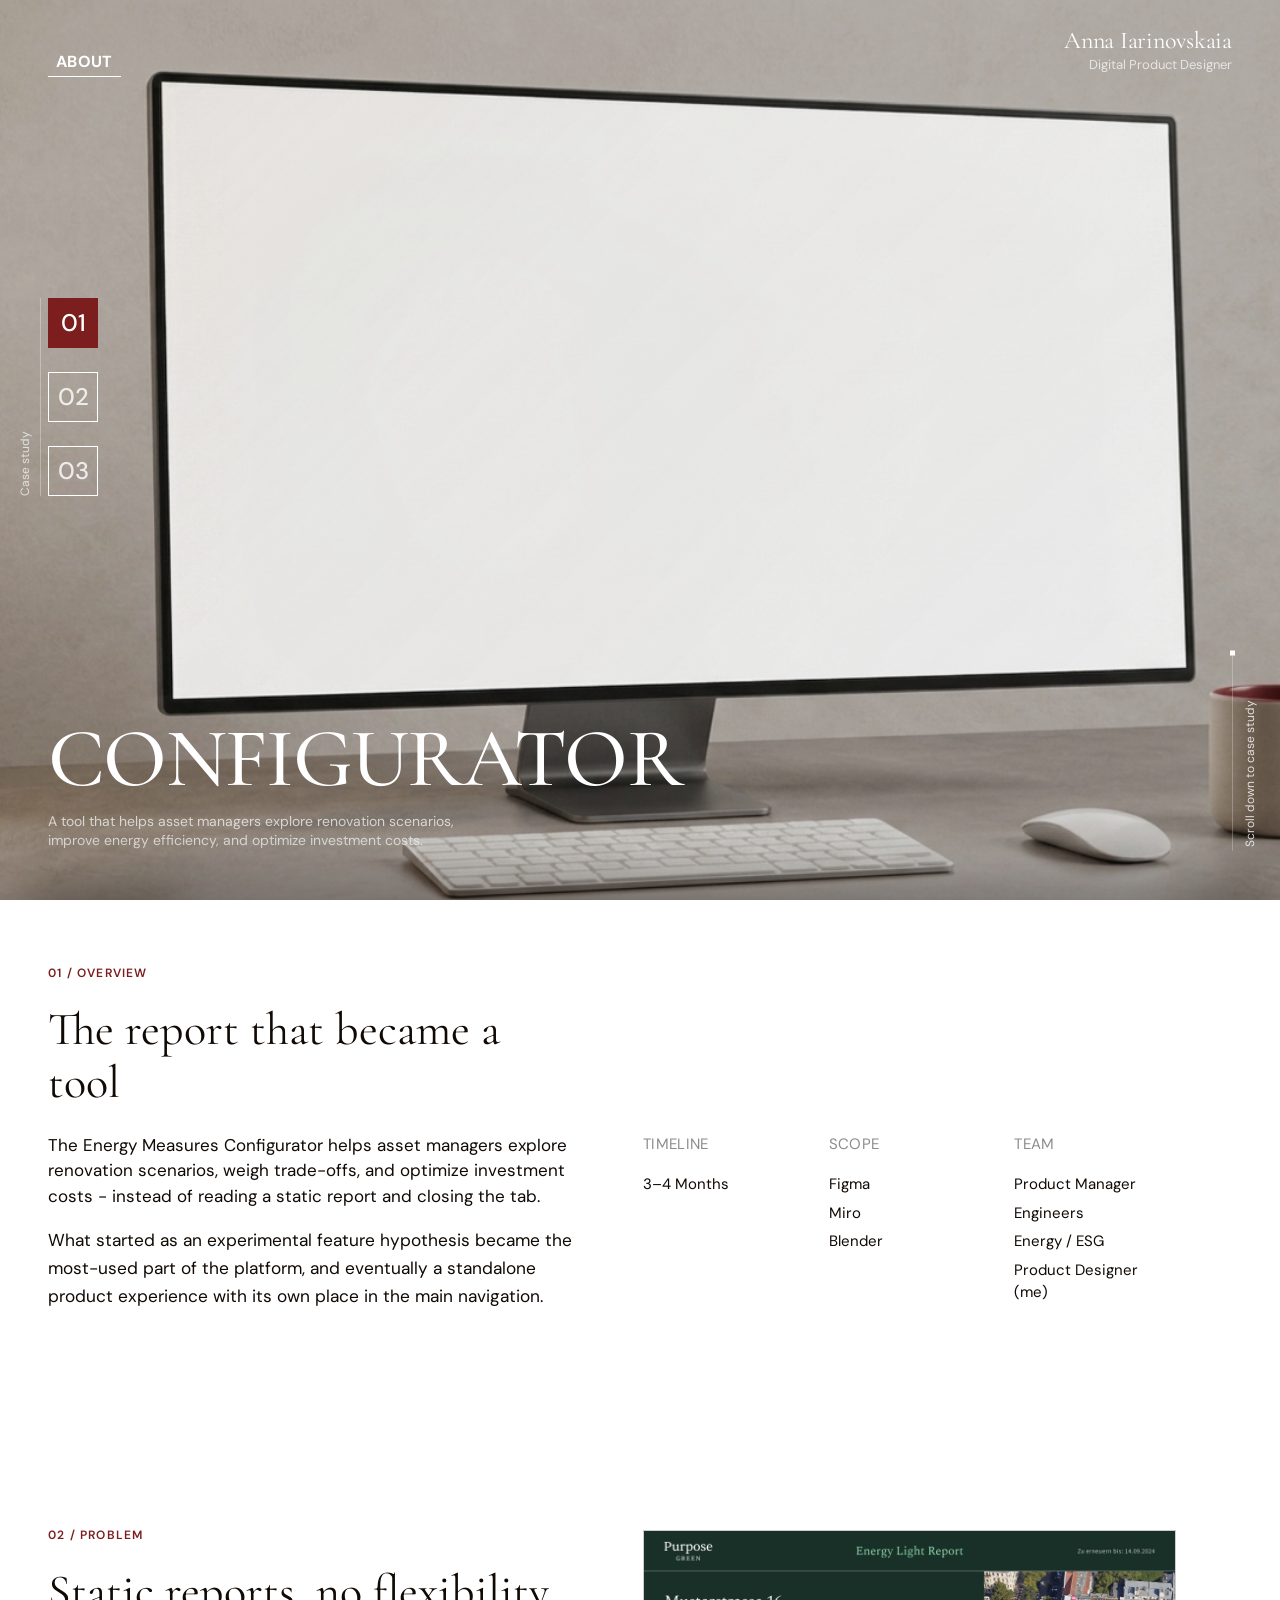
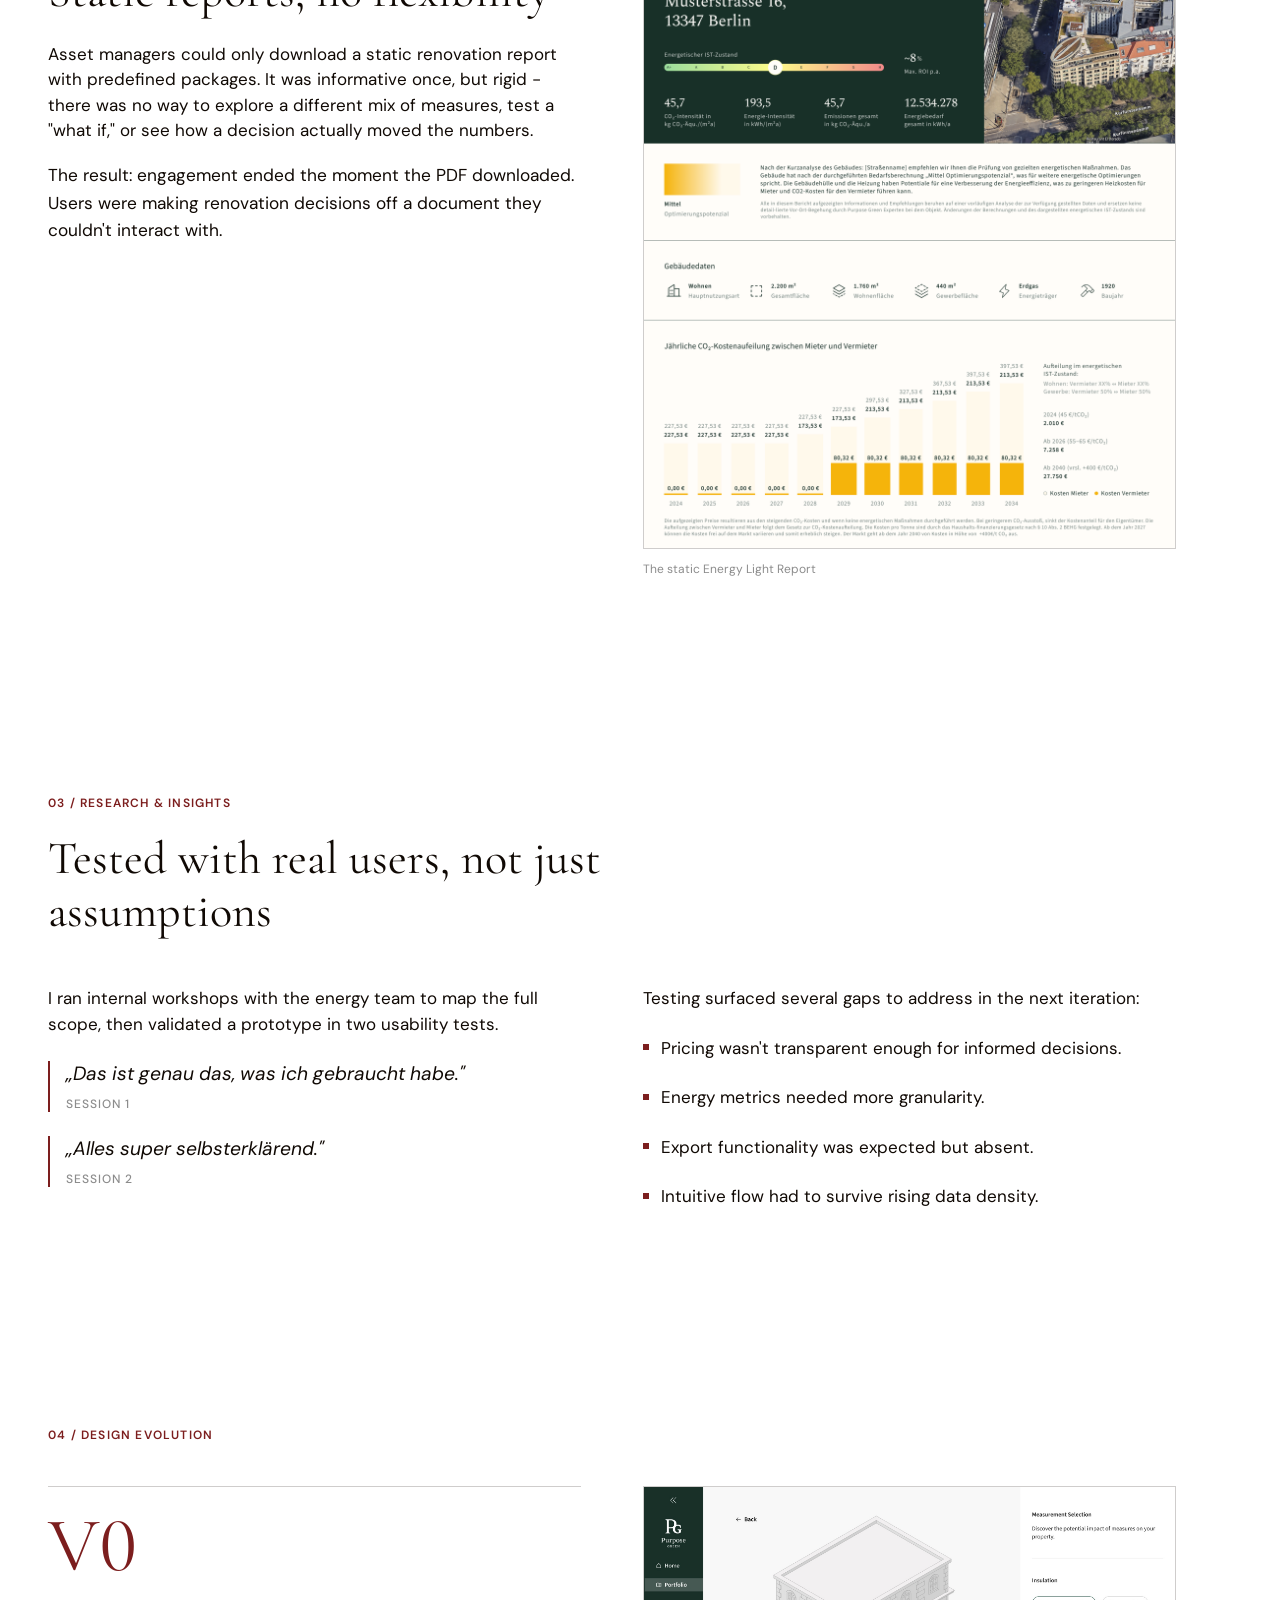
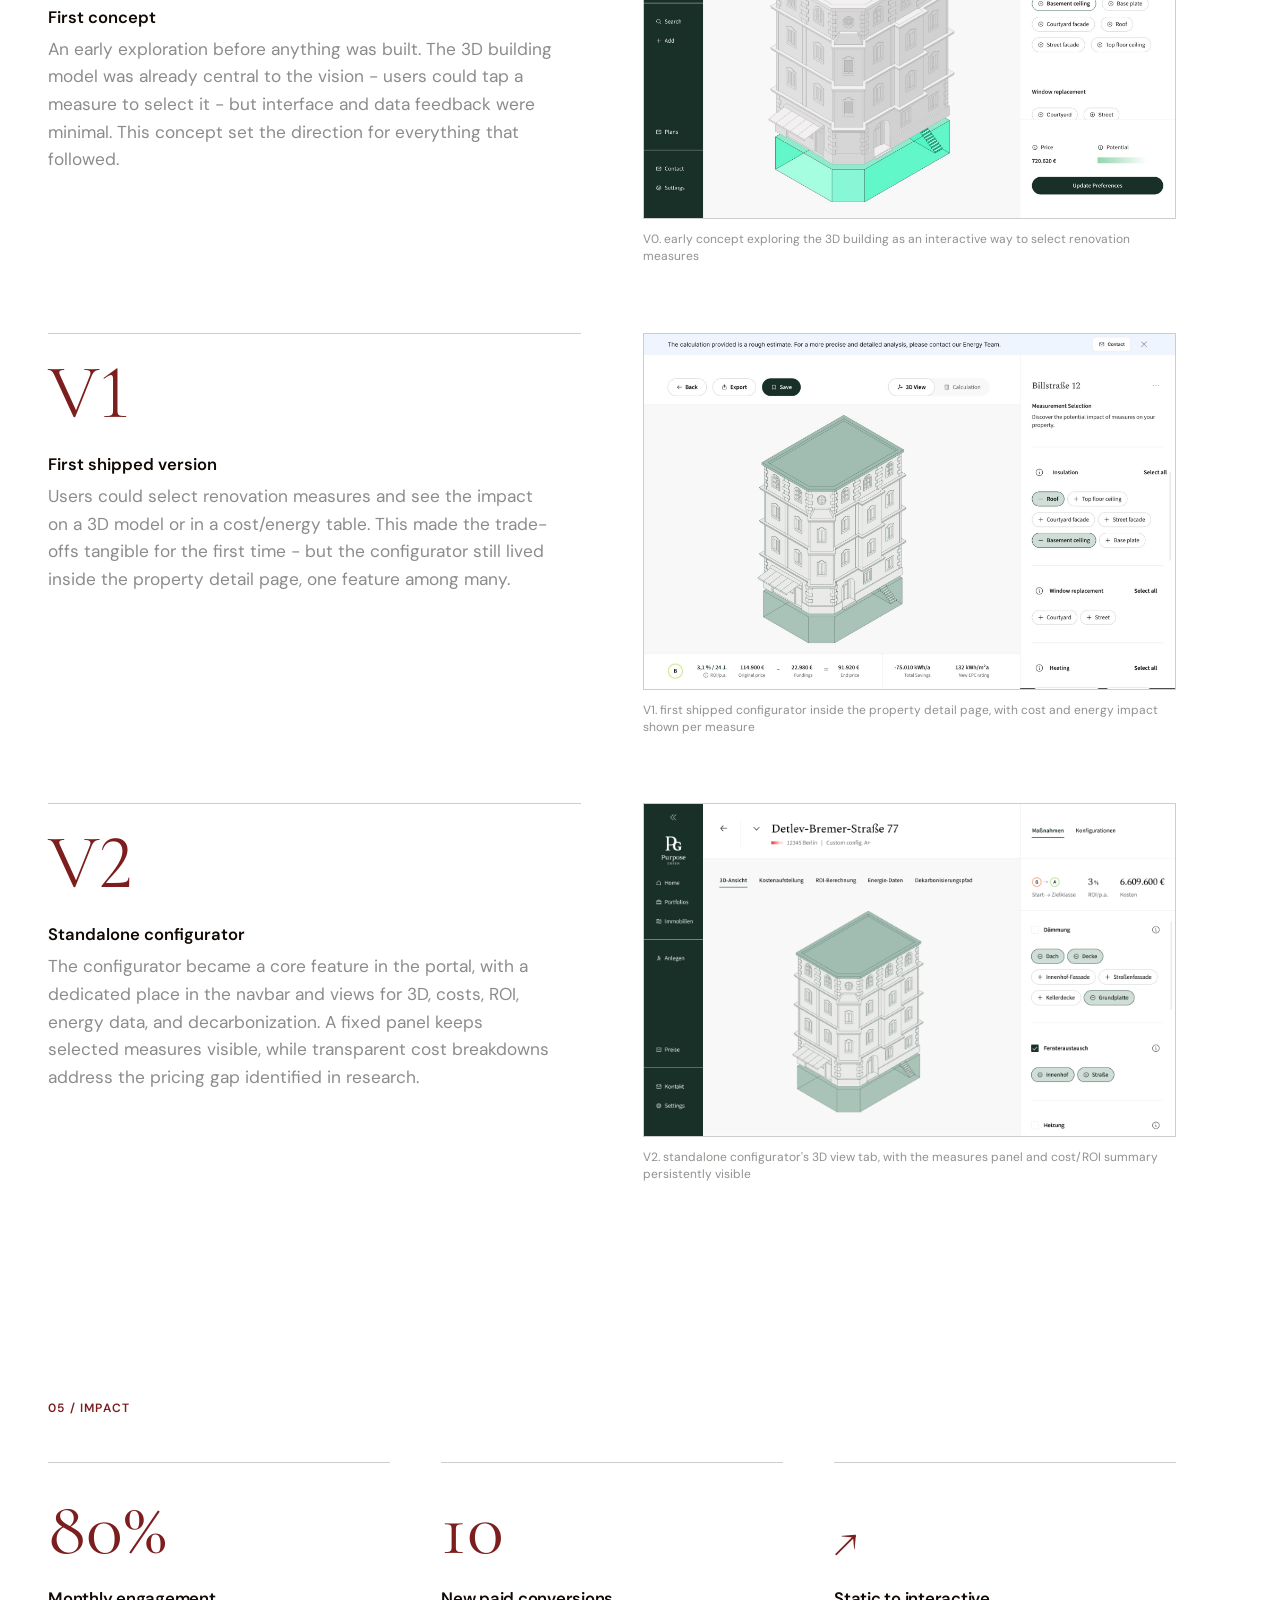
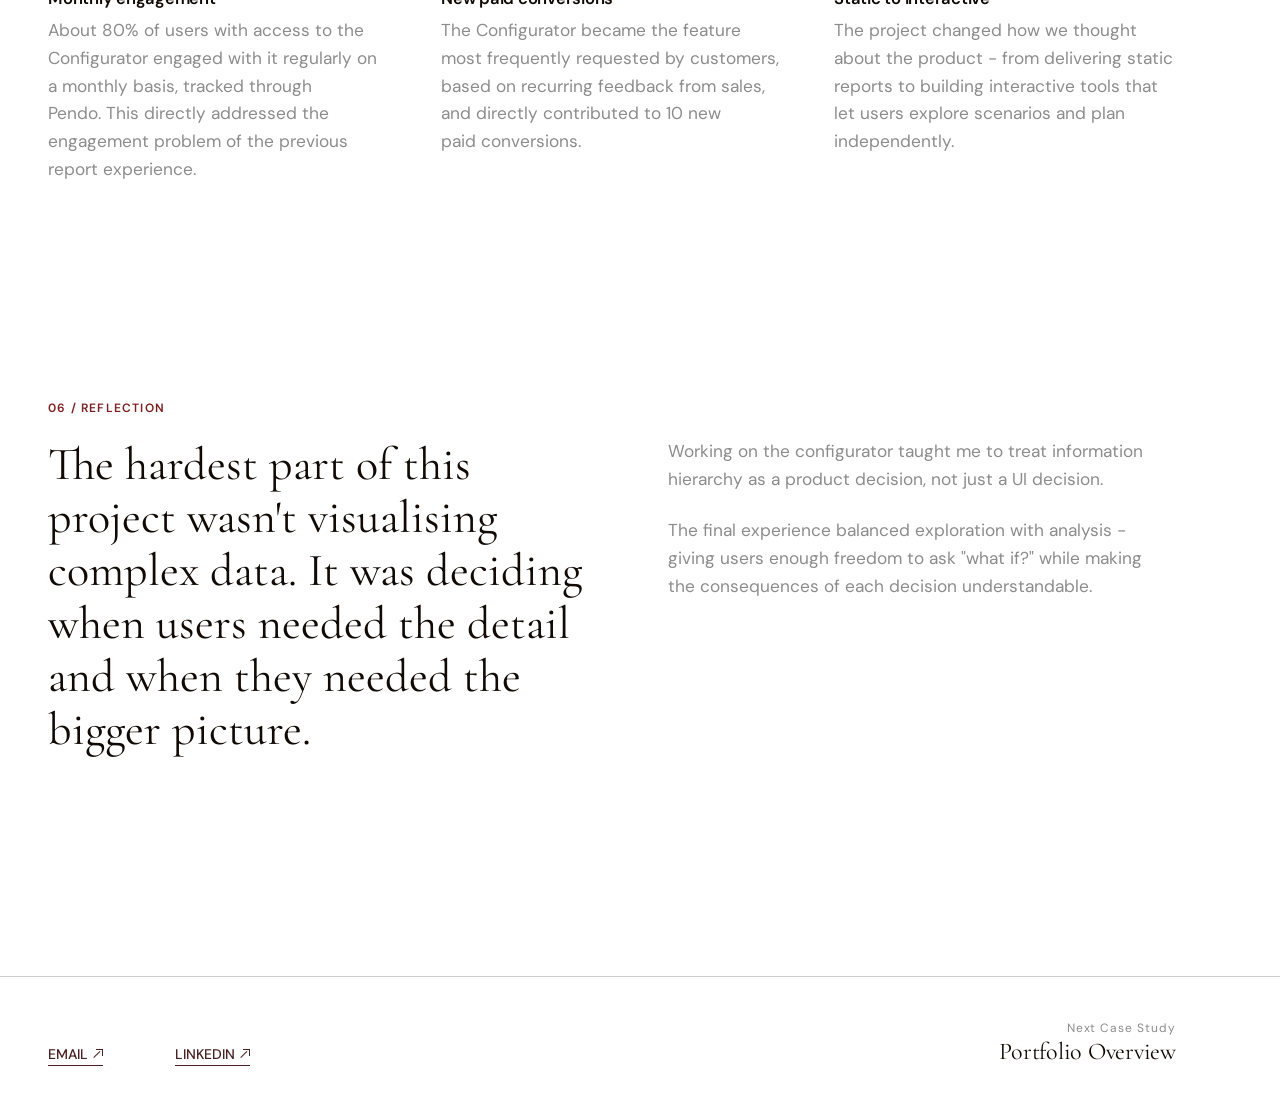
==== commit 2fba0c0b: "Rebuild onboarding/configurator case studies with new asset pipeline Replaces the old story assets a" ====
--- a/index.html
+++ b/index.html
@@ -3,10 +3,10 @@
 <head>
 <meta charset="UTF-8">
 <meta name="viewport" content="width=device-width, initial-scale=1.0">
-<title>Anna Iarinovskaia — Digital Product Designer</title>
+<title>Anna Iarinovskaia - Digital Product Designer</title>
 <link rel="preconnect" href="https://fonts.googleapis.com">
 <link rel="preconnect" href="https://fonts.gstatic.com" crossorigin>
-<link href="https://fonts.googleapis.com/css2?family=DM+Sans:wght@400;500;600;700&family=Marcellus&display=swap" rel="stylesheet">
+<link href="https://fonts.googleapis.com/css2?family=DM+Sans:wght@400;500;600;700&family=Cormorant+Garamond:ital,wght@0,400;0,500;0,600;1,400&family=Schibsted+Grotesk:wght@500&family=Bodoni+Moda:ital,wght@0,400;0,600;0,700;1,400&display=swap" rel="stylesheet">
 <link rel="stylesheet" href="css/styles.css">
 <link rel="stylesheet" href="css/scroll-story.css">
 </head>
@@ -19,7 +19,7 @@
 
 <nav class="side-nav" aria-label="Primary">
   <a href="#about" class="side-tab side-tab--about" data-view="about" id="about-tab">
-    <span class="side-tab__text">About</span>
+    <span class="side-tab__text hover-fill about-label">About</span>
     <span class="side-tab__arrow" aria-hidden="true"></span>
   </a>
 </nav>
@@ -27,153 +27,640 @@
 <div class="story-pin" id="story-pin">
 <main class="hero">
   <div class="hero__bg" aria-hidden="true"></div>
-  <img class="hero__photo" id="hero-photo" src="assets/case-1-renovation-configurator.png" alt="" aria-hidden="true">
-  <div class="hero__vignette" aria-hidden="true"></div>
+  <video class="hero__video is-visible" id="hero-video-a" autoplay muted loop playsinline aria-hidden="true" poster="assets/Gemini_Generated_Image_qtfftwqtfftwqtff.jpeg">
+    <source src="assets/configurator-desktop-composite.mp4" type="video/mp4">
+  </video>
+  <video class="hero__video" id="hero-video-b" muted loop playsinline aria-hidden="true"></video>
+  <img class="hero__photo is-loading" id="hero-photo" src="assets/Gemini_Generated_Image_qtfftwqtfftwqtff.jpeg" alt="" aria-hidden="true">
   <img class="hero__screen" id="hero-screen" alt="" aria-hidden="true">
+  <video class="hero__screen-video" id="hero-screen-video" muted loop autoplay playsinline aria-hidden="true"></video>
+  <div class="hero__screen-video-grade" id="hero-screen-video-grade" aria-hidden="true"></div>
 
   <section class="case-card" id="case-card">
     <div class="case-nav" role="tablist" aria-label="Case studies">
       <span class="case-nav__label">Case study</span>
       <div class="case-nav__list">
-        <button class="case-tab is-active" data-case="1" role="tab" aria-selected="true">01</button>
-        <button class="case-tab" data-case="2" role="tab" aria-selected="false">02</button>
-        <button class="case-tab" data-case="3" role="tab" aria-selected="false">03</button>
+        <button class="case-tab hover-fill is-active" data-case="1" role="tab" aria-selected="true">01</button>
+        <button class="case-tab hover-fill" data-case="2" role="tab" aria-selected="false">02</button>
+        <button class="case-tab hover-fill" data-case="3" role="tab" aria-selected="false">03</button>
       </div>
     </div>
 
     <div class="case-card__bottom">
       <h2 class="case-card__title" id="case-title">Configurator</h2>
-      <p class="case-card__desc" id="case-desc">A platform that helps home owners plan and implement energy renovation measures with confidence.</p>
+      <p class="case-card__desc" id="case-desc">A tool that helps asset managers explore renovation scenarios, improve energy efficiency, and optimize investment costs.</p>
     </div>
   </section>
+
+  <div class="hero-video__hitbox" id="hero-video-hitbox">
+    <div class="hero-video__grade" aria-hidden="true"></div>
+    <div class="hero-video__scrim" aria-hidden="true"></div>
+    <div class="hero-video__controls" id="hero-video-controls">
+      <div class="hero-video__scrubber">
+        <button class="hero-video__arrow hero-video__arrow--prev" id="hero-video-prev" type="button" aria-label="Previous frame">
+          <span class="hero-video__icon hero-video__icon--chevron" aria-hidden="true"></span>
+        </button>
+        <span class="hero-video__indicator" id="hero-video-indicator" aria-live="polite"></span>
+        <button class="hero-video__arrow hero-video__arrow--next" id="hero-video-next" type="button" aria-label="Next frame">
+          <span class="hero-video__icon hero-video__icon--chevron" aria-hidden="true"></span>
+        </button>
+      </div>
+      <div class="hero-video__actions">
+        <button class="hero-video__btn" id="hero-video-playpause" type="button" aria-label="Pause">
+          <span class="hero-video__icon hero-video__icon--pause" aria-hidden="true"></span>
+          <span class="hero-video__icon hero-video__icon--play" hidden aria-hidden="true"></span>
+        </button>
+        <button class="hero-video__btn" id="hero-video-expand" type="button" aria-label="Expand">
+          <span class="hero-video__icon hero-video__icon--expand" aria-hidden="true"></span>
+        </button>
+      </div>
+    </div>
+  </div>
 </main>
 </div>
 
+<div class="video-lightbox" id="video-lightbox" role="dialog" aria-modal="true" aria-label="Expanded flow frame" hidden>
+  <div class="video-lightbox__backdrop" id="video-lightbox-backdrop"></div>
+  <div class="video-lightbox__content">
+    <button class="video-lightbox__close" id="video-lightbox-close" type="button" aria-label="Close">
+      <span class="hero-video__icon hero-video__icon--close" aria-hidden="true"></span>
+    </button>
+    <div class="video-lightbox__stage">
+      <video class="video-lightbox__video" id="video-lightbox-video" muted playsinline></video>
+      <img class="video-lightbox__image" id="video-lightbox-image" alt="" hidden>
+    </div>
+    <div class="video-lightbox__controls">
+      <button class="hero-video__arrow hero-video__arrow--prev" id="video-lightbox-prev" type="button" aria-label="Previous frame">
+        <span class="hero-video__icon hero-video__icon--chevron" aria-hidden="true"></span>
+      </button>
+      <span class="video-lightbox__indicator" id="video-lightbox-indicator" aria-live="polite"></span>
+      <button class="hero-video__arrow hero-video__arrow--next" id="video-lightbox-next" type="button" aria-label="Next frame">
+        <span class="hero-video__icon hero-video__icon--chevron" aria-hidden="true"></span>
+      </button>
+    </div>
+  </div>
+</div>
+
 <section class="about" id="about" aria-labelledby="about-title" aria-hidden="true">
   <div class="about-heading">
-    <h1 id="about-title">Hi, I am a product designer living and working in Berlin, specializing in making complex digital products feel clear, useful, and human.</h1>
+    <h1 id="about-title">Hi, I’m Anna - a Product Designer based in Berlin, focused on making complex digital products feel clear, useful, and intuitive.</h1>
   </div>
   <figure class="about-portrait">
     <img src="assets/about-anna.webp" alt="Portrait of Anna Iarinovskaia">
   </figure>
-  <p class="about-lead">With experience beyond interface design, Anna leads projects from research and product strategy through interaction design, prototyping, and scalable design systems.</p>
+  <p class="about-lead">With a background that goes beyond interface design, I work across the product lifecycle - from research and product strategy to interaction design, prototyping, and scalable design systems.</p>
   <div class="about-meta">
-    <a href="mailto:hello@annaiarinovskaia.com">Email ↗</a>
-    <a href="https://www.linkedin.com/search/results/all/?keywords=Anna%20Iarinovskaia" target="_blank" rel="noreferrer">LinkedIn ↗</a>
+    <a href="mailto:hello@annaiarinovskaia.com">Email <span class="about-meta__arrow" aria-hidden="true"></span></a>
+    <a href="https://www.linkedin.com/search/results/all/?keywords=Anna%20Iarinovskaia" target="_blank" rel="noreferrer">LinkedIn <span class="about-meta__arrow" aria-hidden="true"></span></a>
   </div>
 </section>
 
 <section class="story" id="story" data-scroll-story></section>
 
-<section class="case-detail" id="case-detail">
+<section class="case-detail is-active" id="case-detail-1" data-case="1">
   <div class="case-detail__inner">
 
-    <div class="case-detail__meta">
-      <div class="case-detail__meta-col">
-        <span class="case-detail__meta-label">Timeline</span>
-        <span class="case-detail__meta-value">1 Month</span>
-      </div>
-      <div class="case-detail__meta-col case-detail__meta-col--scope">
-        <span class="case-detail__meta-label">Scope</span>
-        <span class="case-detail__meta-value">Research</span>
-        <span class="case-detail__meta-value">Design</span>
-        <span class="case-detail__meta-value">Testing</span>
-      </div>
-      <div class="case-detail__meta-col case-detail__meta-col--team">
-        <span class="case-detail__meta-label">Team</span>
-        <span class="case-detail__meta-value">Product Manager</span>
-        <span class="case-detail__meta-value">Developers</span>
-        <span class="case-detail__meta-value">Product Designer (me)</span>
-      </div>
-    </div>
-
-    <div class="case-detail__row case-detail__row--context">
-      <h2 class="case-detail__label">Context</h2>
-      <div class="case-detail__columns">
-        <p>The platform helps users manage and analyze property energy data. Previously, onboarding happened entirely outside the product — a sales team walked each user through setup before handing over access.</p>
-        <p>With the shift to a freemium model, users could now sign up and begin independently. But the product wasn't ready to receive them—new users arrived at an empty dashboard, with no indication of how to get started or unlock value.</p>
-      </div>
-    </div>
-
-    <div class="case-detail__row case-detail__row--goal">
-      <h2 class="case-detail__label">Goal</h2>
+    <div class="case-detail__row case-detail__row--overview">
+      <div class="case-detail__overview-col-text">
+        <h2 class="case-detail__label">01 / Overview</h2>
+        <h3 class="case-detail__intro-heading">The report that became a tool</h3>
+        <div class="case-detail__body-stack">
+          <p class="case-detail__overview-lead">The Energy Measures Configurator helps asset managers explore renovation scenarios, weigh trade-offs, and optimize investment costs - instead of reading a static report and closing the tab.</p>
+          <p class="case-detail__overview-secondary case-detail__overview-secondary--dim">What started as an experimental feature hypothesis became the most-used part of the platform, and eventually a standalone product experience with its own place in the main navigation.</p>
+        </div>
+      </div>
+      <div class="case-detail__overview-col-meta">
+        <div class="case-detail__meta-col">
+          <span class="case-detail__meta-label">Timeline</span>
+          <span class="case-detail__meta-value">3–4 Months</span>
+        </div>
+        <div class="case-detail__meta-col">
+          <span class="case-detail__meta-label">Scope</span>
+          <span class="case-detail__meta-value">Figma</span>
+          <span class="case-detail__meta-value">Miro</span>
+          <span class="case-detail__meta-value">Blender</span>
+        </div>
+        <div class="case-detail__meta-col">
+          <span class="case-detail__meta-label">Team</span>
+          <span class="case-detail__meta-value">Product Manager</span>
+          <span class="case-detail__meta-value">Engineers</span>
+          <span class="case-detail__meta-value">Energy / ESG</span>
+          <span class="case-detail__meta-value">Product Designer (me)</span>
+        </div>
+      </div>
+    </div>
+
+    <div class="case-detail__row case-detail__row--problem">
+      <div class="case-detail__problem-col-text">
+        <h2 class="case-detail__label">02 / Problem</h2>
+        <h3 class="case-detail__intro-heading">Static reports, no flexibility</h3>
+        <div class="case-detail__body-stack">
+          <p class="case-detail__overview-secondary">Asset managers could only download a static renovation report with predefined packages. It was informative once, but rigid - there was no way to explore a different mix of measures, test a "what if," or see how a decision actually moved the numbers.</p>
+          <p class="case-detail__overview-secondary case-detail__overview-secondary--dim">The result: engagement ended the moment the PDF downloaded. Users were making renovation decisions off a document they couldn't interact with.</p>
+        </div>
+      </div>
+      <figure class="case-detail__problem-col-image">
+        <img src="assets/ELR.png" alt="The static Energy Light Report - a predefined, non-interactive renovation report users previously relied on">
+        <figcaption class="case-detail__decision-caption">The static Energy Light Report</figcaption>
+      </figure>
+    </div>
+
+    <div class="case-detail__row case-detail__row--research">
+      <h2 class="case-detail__label">03 / Research &amp; Insights</h2>
+      <h3 class="case-detail__intro-heading case-detail__research-heading">Tested with real users, not just assumptions</h3>
+      <div class="case-detail__research-columns">
+        <div class="case-detail__research-col">
+          <p class="case-detail__research-lead">I ran internal workshops with the energy team to map the full scope, then validated a prototype in two usability tests.</p>
+          <blockquote class="case-detail__research-quote">
+            <p>„Das ist genau das, was ich gebraucht habe."</p>
+            <cite>Session 1</cite>
+          </blockquote>
+          <blockquote class="case-detail__research-quote">
+            <p>„Alles super selbsterklärend."</p>
+            <cite>Session 2</cite>
+          </blockquote>
+        </div>
+        <div class="case-detail__research-col">
+          <p class="case-detail__research-lead">Testing surfaced several gaps to address in the next iteration:</p>
+          <ul class="case-detail__research-findings">
+            <li>Pricing wasn't transparent enough for informed decisions.</li>
+            <li>Energy metrics needed more granularity.</li>
+            <li>Export functionality was expected but absent.</li>
+            <li>Intuitive flow had to survive rising data density.</li>
+          </ul>
+        </div>
+      </div>
+    </div>
+
+    <div class="case-detail__row case-detail__row--evolution">
+      <h2 class="case-detail__label">04 / Design Evolution</h2>
+      <ol class="case-detail__decisions">
+        <li class="case-detail__decision case-detail__decision--v0">
+          <div class="case-detail__decision-text">
+            <div class="case-detail__version-row">
+              <span class="case-detail__version-num">V0</span>
+              <span class="case-detail__version-label">First concept</span>
+            </div>
+            <p class="case-detail__decision-body">An early exploration before anything was built. The 3D building model was already central to the vision - users could tap a measure to select it - but interface and data feedback were minimal. This concept set the direction for everything that followed.</p>
+          </div>
+          <figure class="case-detail__decision-figure">
+            <img class="case-detail__decision-image" src="assets/story/configurator-01-concept.jpg" alt="V0. early concept exploring the 3D building as an interactive way to select renovation measures">
+            <figcaption class="case-detail__decision-caption">V0. early concept exploring the 3D building as an interactive way to select renovation measures</figcaption>
+          </figure>
+        </li>
+
+        <li class="case-detail__decision case-detail__decision--v1">
+          <div class="case-detail__decision-text">
+            <div class="case-detail__version-row">
+              <span class="case-detail__version-num">V1</span>
+              <span class="case-detail__version-label">First shipped version</span>
+            </div>
+            <p class="case-detail__decision-body">Users could select renovation measures and see the impact on a 3D model or in a cost/energy table. This made the trade-offs tangible for the first time - but the configurator still lived inside the property detail page, one feature among many.</p>
+          </div>
+          <figure class="case-detail__decision-figure">
+            <img class="case-detail__decision-image" src="assets/story/configurator-02-first-shipped.jpg" alt="V1. first shipped configurator inside the property detail page, with cost and energy impact shown per measure">
+            <figcaption class="case-detail__decision-caption">V1. first shipped configurator inside the property detail page, with cost and energy impact shown per measure</figcaption>
+          </figure>
+        </li>
+
+        <li class="case-detail__decision case-detail__decision--v2">
+          <div class="case-detail__decision-text">
+            <div class="case-detail__version-row">
+              <span class="case-detail__version-num">V2</span>
+              <span class="case-detail__version-label">Standalone configurator</span>
+            </div>
+            <p class="case-detail__decision-body">The configurator became a core feature in the portal, with a dedicated place in the navbar and views for 3D, costs, ROI, energy data, and decarbonization. A fixed panel keeps selected measures visible, while transparent cost breakdowns address the pricing gap identified in research.</p>
+          </div>
+          <figure class="case-detail__decision-figure">
+            <img class="case-detail__decision-image" src="assets/Configurator - ROI - Table 1440_900.png" alt="V2. standalone configurator's 3D view tab, with the measures panel and cost/ROI summary persistently visible">
+            <figcaption class="case-detail__decision-caption">V2. standalone configurator's 3D view tab, with the measures panel and cost/ROI summary persistently visible</figcaption>
+          </figure>
+        </li>
+      </ol>
+    </div>
+
+    <div class="case-detail__row case-detail__row--impact">
+      <h2 class="case-detail__label">05 / Impact</h2>
+      <div class="case-detail__impact-content">
+        <div class="case-detail__impact-grid">
+          <div class="case-detail__impact-item">
+            <div class="case-detail__impact-figure">
+              <div class="case-detail__impact-stat">80%</div>
+            </div>
+            <h3 class="case-detail__decision-heading">Monthly engagement</h3>
+            <p class="case-detail__decision-body">About 80% of users with access to the Configurator engaged with it regularly on a monthly basis, tracked through Pendo. This directly addressed the engagement problem of the previous report experience.</p>
+          </div>
+          <div class="case-detail__impact-item">
+            <div class="case-detail__impact-figure">
+              <div class="case-detail__impact-stat">10</div>
+            </div>
+            <h3 class="case-detail__decision-heading">New paid conversions</h3>
+            <p class="case-detail__decision-body">The Configurator became the feature most frequently requested by customers, based on recurring feedback from sales, and directly contributed to 10 new paid conversions.</p>
+          </div>
+          <div class="case-detail__impact-item">
+            <div class="case-detail__impact-figure">
+              <div class="case-detail__impact-stat case-detail__impact-stat--icon" aria-hidden="true">↗</div>
+            </div>
+            <h3 class="case-detail__decision-heading">Static to interactive</h3>
+            <p class="case-detail__decision-body">The project changed how we thought about the product - from delivering static reports to building interactive tools that let users explore scenarios and plan independently.</p>
+          </div>
+        </div>
+      </div>
+    </div>
+
+    <div class="case-detail__row case-detail__row--reflection">
+      <h2 class="case-detail__label">06 / Reflection</h2>
+      <p class="case-detail__reflection-quote">The hardest part of this project wasn't visualising complex data. It was deciding when users needed the detail and when they needed the bigger picture.</p>
+      <div class="case-detail__reflection-body">
+        <p>Working on the configurator taught me to treat information hierarchy as a product decision, not just a UI decision.</p>
+        <p>The final experience balanced exploration with analysis - giving users enough freedom to ask "what if?" while making the consequences of each decision understandable.</p>
+      </div>
+    </div>
+
+    <div class="case-detail__footer">
+      <div class="about-meta">
+        <a href="mailto:hello@annaiarinovskaia.com">Email <span class="about-meta__arrow" aria-hidden="true"></span></a>
+        <a href="https://www.linkedin.com/search/results/all/?keywords=Anna%20Iarinovskaia" target="_blank" rel="noreferrer">LinkedIn <span class="about-meta__arrow" aria-hidden="true"></span></a>
+      </div>
+      <div class="case-detail__footer-next">
+        <span class="case-detail__footer-next-label">Next Case Study</span>
+        <a class="case-detail__footer-next-title" href="#case-detail-2" data-goto-case="2">Portfolio Overview</a>
+      </div>
+    </div>
+
+  </div>
+</section>
+
+<section class="case-detail" id="case-detail-2" data-case="2">
+  <div class="case-detail__inner">
+
+    <div class="case-detail__row case-detail__row--overview">
+      <div class="case-detail__overview-col-text">
+        <h2 class="case-detail__label">01 / Overview</h2>
+        <h3 class="case-detail__intro-heading">From properties to portfolios</h3>
+        <div class="case-detail__body-stack">
+          <p class="case-detail__overview-lead">The platform originally focused on individual properties. But asset managers operate at a portfolio level - their goal is to maximize ROI and cash flow across multiple assets simultaneously.</p>
+        </div>
+      </div>
+      <div class="case-detail__overview-col-meta">
+        <div class="case-detail__meta-col">
+          <span class="case-detail__meta-label">Timeline</span>
+          <span class="case-detail__meta-value">3 Months</span>
+        </div>
+        <div class="case-detail__meta-col">
+          <span class="case-detail__meta-label">Scope</span>
+          <span class="case-detail__meta-value">UX</span>
+          <span class="case-detail__meta-value">UI</span>
+          <span class="case-detail__meta-value">Concept</span>
+        </div>
+        <div class="case-detail__meta-col">
+          <span class="case-detail__meta-label">Team</span>
+          <span class="case-detail__meta-value">Product Manager</span>
+          <span class="case-detail__meta-value">Engineering</span>
+          <span class="case-detail__meta-value">Product Designer (me)</span>
+        </div>
+      </div>
+    </div>
+
+    <div class="case-detail__row case-detail__row--problem">
+      <div class="case-detail__problem-col-text">
+        <h2 class="case-detail__label">02 / Problem</h2>
+        <h3 class="case-detail__intro-heading">No signal on where to act</h3>
+        <div class="case-detail__body-stack">
+          <p class="case-detail__overview-secondary">Without a portfolio view, users had no way to assess overall performance or know where to act first. Every decision required individually analyzing each property, increasing cognitive load and slowing down the workflow significantly.</p>
+        </div>
+      </div>
+      <figure class="case-detail__problem-col-image">
+        <img src="assets/story/portfolio-problem-map.jpg" alt="The portal's live map view - property pins with no health signals or prioritization">
+        <figcaption class="case-detail__decision-caption">One map, all properties - no portfolio structure.</figcaption>
+      </figure>
+    </div>
+
+    <div class="case-detail__row case-detail__row--hypothesis case-detail__row--goal">
       <div class="case-detail__goal-content">
-        <div class="case-detail__columns">
-          <ul class="case-detail__bullets">
-            <li>Guide users to their first meaningful outcome — creating a property.</li>
-            <li>Reduce confusion and drop-off immediately after signup.</li>
-          </ul>
-          <ul class="case-detail__bullets">
-            <li>Support incomplete data scenarios without blocking progress.</li>
-            <li>Keep flexibility — different users arrive with different contexts.</li>
-          </ul>
-        </div>
-        <p class="case-detail__principle">Onboarding shouldn't explain the product — it should drive users to create their first property, where value begins.</p>
-      </div>
-    </div>
-
-    <div class="case-detail__row case-detail__row--approach">
-      <h2 class="case-detail__label">Approach</h2>
+        <div class="case-detail__goal-intro">
+          <h2 class="case-detail__label">03 / Hypothesis &amp; Constraints</h2>
+          <p class="case-detail__principle">A portfolio view only creates value if it tells users what to do next - not just where things stand.</p>
+        </div>
+        <div class="case-detail__goal-grid">
+          <div class="case-detail__goal-item">The hypothesis: shifting to a portfolio-centric view with actionable insights would enable faster, more confident decisions and drive better portfolio performance overall.</div>
+          <div class="case-detail__goal-item">Constraints shaped the approach early. Limited user data and tight timelines meant we couldn't rely on collected evidence. Instead, we built a prototype grounded in assumptions and prioritized rapid testing to validate our direction quickly.</div>
+        </div>
+      </div>
+    </div>
+
+    <div class="case-detail__row case-detail__row--exploration">
+      <div class="case-detail__exploration-text">
+        <h2 class="case-detail__label">04 / Exploration</h2>
+        <p class="case-detail__research-intro">Early concepts explored multiple tabs across finance, energy, and construction - a natural starting point for a platform managing multi-dimensional assets. But presenting all dimensions at once added cognitive weight and relied on incomplete data sources.</p>
+        <p class="case-detail__research-intro">We narrowed scope to the two areas that mattered most and were best supported by available data: <strong>Current State</strong> (portfolio health) and <strong>Strategy</strong> (actionable roadmap).</p>
+      </div>
+      <figure class="case-detail__exploration-figure">
+        <img src="assets/story/portfolio-exploration-whiteboard.jpg" alt="Whiteboard mapping how a portfolio view would connect to existing property and configurator data">
+        <figcaption class="case-detail__decision-caption">Mapping how a portfolio view would connect to existing property and configurator data</figcaption>
+      </figure>
+    </div>
+
+    <div class="case-detail__row case-detail__row--validation">
+      <div class="case-detail__validation-text">
+        <h2 class="case-detail__label">05 / Key Finding</h2>
+        <h3 class="case-detail__intro-heading">Users valued prioritization over more data</h3>
+        <p class="case-detail__research-intro">The portfolio and strategy features were validated through 8 user testing sessions with asset managers.</p>
+        <p class="case-detail__research-intro">The roadmap and strategy view consistently emerged as the most valued feature - appreciated for giving a clear starting point rather than presenting all data at once.</p>
+      </div>
+      <figure class="case-detail__validation-visual">
+        <img src="assets/story/portfolio-validation-notion.png" alt="Testing sessions tracked in a Notion database">
+        <figcaption class="case-detail__decision-caption">Testing sessions tracked in Notion</figcaption>
+      </figure>
+    </div>
+
+    <div class="case-detail__row case-detail__row--approach case-detail__row--evolution">
+      <h2 class="case-detail__label">06 / Final Solution</h2>
       <ol class="case-detail__decisions">
         <li class="case-detail__decision">
-          <h3 class="case-detail__decision-heading">01. Action driven onboarding</h3>
-          <p class="case-detail__decision-body">Replaced passive onboarding tours and tooltips with a goal-oriented property creation flow. Instead of explaining what the product does, users immediately do the thing that reveals it.</p>
-          <img class="case-detail__decision-image" src="assets/story/onboarding-01-address.png" alt="Property address entry step of the onboarding flow">
+          <div class="case-detail__decision-text">
+            <div class="case-detail__version-row">
+              <span class="case-detail__version-num">01</span>
+              <span class="case-detail__version-label">Portfolio Health</span>
+            </div>
+            <p class="case-detail__decision-caption"><strong class="case-detail__decision-caption-label">Current State at a Glance</strong></p>
+            <p class="case-detail__decision-body">High-level KPIs and summary indicators give immediate insight into overall portfolio performance. Users can assess health without drilling into individual properties.</p>
+          </div>
+          <figure class="case-detail__decision-figure">
+            <img class="case-detail__decision-image" src="assets/story/portfolio-01-current-state.png" alt="Portfolio current state - KPIs, energy efficiency class, and heating type at a glance">
+            <figcaption class="case-detail__decision-caption">Portfolio health - KPIs, energy efficiency class, and heating type at a glance</figcaption>
+          </figure>
         </li>
 
         <li class="case-detail__decision">
-          <h3 class="case-detail__decision-heading">02. Simplified property creation</h3>
-          <p class="case-detail__decision-body">Property details are reduced to only the fields the next step actually needs, deferring everything else until it's relevant.</p>
-          <img class="case-detail__decision-image" src="assets/story/onboarding-03-property-details.png" alt="Property details form step">
+          <div class="case-detail__decision-text">
+            <div class="case-detail__version-row">
+              <span class="case-detail__version-num">02</span>
+              <span class="case-detail__version-label">Strategy</span>
+            </div>
+            <p class="case-detail__decision-caption"><strong class="case-detail__decision-caption-label">Three Scenarios, Clear Trade-offs</strong></p>
+            <p class="case-detail__decision-body">Three strategies were offered for the portfolio: <strong>Stranded Asset Schutz</strong> (low cost), <strong>Smart Retrofit</strong> (cost-to-impact), and <strong>Beste Klasse</strong> (maximum improvement), giving users different approaches based on their priorities.</p>
+          </div>
+          <figure class="case-detail__decision-figure">
+            <img class="case-detail__decision-image" src="assets/story/portfolio-02-strategies.png" alt="Portfolio strategies - three scenarios compared by cost, funding, energy and CO2 savings">
+            <figcaption class="case-detail__decision-caption">Strategy comparison - three scenarios compared by cost, funding, energy and CO2 savings</figcaption>
+          </figure>
         </li>
 
         <li class="case-detail__decision">
-          <h3 class="case-detail__decision-heading">03. Flexible and non-blocking</h3>
-          <p class="case-detail__decision-body">Users can save as a draft, skip a step, or come back later. Nothing in the flow is a hard gate on reaching the dashboard.</p>
-          <div class="case-detail__decision-image case-detail__decision-image--missing" role="img" aria-label="Screenshot placeholder">Screenshot needed — no distinct screen for this behavior yet</div>
+          <div class="case-detail__decision-text">
+            <div class="case-detail__version-row">
+              <span class="case-detail__version-num">03</span>
+              <span class="case-detail__version-label">Roadmap</span>
+            </div>
+            <p class="case-detail__decision-caption"><strong class="case-detail__decision-caption-label">Prioritized Order of Action</strong></p>
+            <p class="case-detail__decision-body">Properties are ranked by improvement potential, giving users a clear sequence for where to act first. This reduces manual analysis and turns portfolio data into an actionable starting point.</p>
+          </div>
+          <figure class="case-detail__decision-figure">
+            <img class="case-detail__decision-image" src="assets/story/portfolio-03-roadmap.png" alt="Strategy roadmap - properties ranked by High, Medium, and Low priority">
+            <figcaption class="case-detail__decision-caption">Strategy roadmap - properties ranked by High, Medium, and Low priority</figcaption>
+          </figure>
         </li>
 
         <li class="case-detail__decision">
-          <h3 class="case-detail__decision-heading">04. Onboarding extends into the dashboard</h3>
-          <p class="case-detail__decision-body">The dashboard homepage itself continues the onboarding, guiding the user toward their next action instead of handing off to an empty screen once setup ends.</p>
-          <img class="case-detail__decision-image" src="assets/story/onboarding-04-home.png" alt="Dashboard homepage continuing the onboarding guidance">
+          <div class="case-detail__decision-text">
+            <div class="case-detail__version-row">
+              <span class="case-detail__version-num">04</span>
+              <span class="case-detail__version-label">Configurator</span>
+            </div>
+            <p class="case-detail__decision-caption"><strong class="case-detail__decision-caption-label">Adjust Measures, See the Impact</strong></p>
+            <p class="case-detail__decision-body">The roadmap connects to the configurator so users can fine-tune renovation measures for individual properties and see how those changes affect the wider portfolio.</p>
+          </div>
+          <figure class="case-detail__decision-figure">
+            <img class="case-detail__decision-image" src="assets/story/portfolio-04-configurator-konfig.png" alt="Strategy · energy improvements - per-property configurator connected to the portfolio roadmap">
+            <figcaption class="case-detail__decision-caption">Strategy · energy improvements - per-property configurator connected to the portfolio roadmap</figcaption>
+          </figure>
         </li>
       </ol>
     </div>
 
-    <div class="case-detail__row case-detail__row--impact">
-      <h2 class="case-detail__label">Impact</h2>
-      <div class="case-detail__impact-content">
-        <h3 class="case-detail__heading">Placeholder headline about the measured outcome.</h3>
-        <ul class="case-detail__metrics">
-          <li class="case-detail__metric">
-            <span class="case-detail__metric-number">—%</span>
-            <span class="case-detail__metric-label">Placeholder metric label</span>
-          </li>
-          <li class="case-detail__metric">
-            <span class="case-detail__metric-number">—%</span>
-            <span class="case-detail__metric-label">Placeholder metric label</span>
-          </li>
-          <li class="case-detail__metric">
-            <span class="case-detail__metric-number">—x</span>
-            <span class="case-detail__metric-label">Placeholder metric label</span>
-          </li>
-        </ul>
+    <div class="case-detail__row case-detail__row--before-after">
+      <h2 class="case-detail__label">07 / Product Evolution</h2>
+      <div class="case-detail__columns">
+        <div>
+          <h4 class="case-detail__research-subhead">Before</h4>
+          <ul class="case-detail__bullets">
+            <li>Simple list of individual properties</li>
+            <li>No cross-portfolio view or health signals</li>
+            <li>No prioritization - every property felt equal</li>
+            <li>Decisions required manual analysis of each asset</li>
+            <li>High cognitive load, fragmented workflow</li>
+          </ul>
+        </div>
+        <div>
+          <h4 class="case-detail__research-subhead">After</h4>
+          <ul class="case-detail__bullets">
+            <li>Portfolio health overview with KPIs at a glance</li>
+            <li>Strategy scenarios showing clear trade-offs</li>
+            <li>Actionable roadmap with ranked properties</li>
+            <li>Configurator integration for per-property tuning</li>
+            <li>Decisions grounded in prioritization, not raw data</li>
+          </ul>
+        </div>
       </div>
     </div>
 
     <div class="case-detail__row case-detail__row--reflection">
-      <h2 class="case-detail__label">Reflection</h2>
-      <p class="case-detail__reflection-body">Placeholder closing reflection — a short paragraph on what this project taught about onboarding, in hindsight, and what would be approached differently next time.</p>
+      <h2 class="case-detail__label">08 / Reflection</h2>
+      <p class="case-detail__reflection-quote">Good portfolio design isn't about showing more data. It's about helping users understand what matters.</p>
+      <div class="case-detail__reflection-body">
+        <p>This project taught me that portfolio-level design adds the most value through guidance and prioritization - helping users understand where to start, what deserves attention, and what action to take next.</p>
+        <p>Narrowing the experience to Current State and Strategy, rather than building every dimension at once, allowed me to prototype and validate quickly within real data constraints. Future iterations would extend the experience to commercial properties, refine scenario customization, and deepen the connection between strategy selection and Configurator output.</p>
+      </div>
+    </div>
+
+    <div class="case-detail__footer">
+      <div class="about-meta">
+        <a href="mailto:hello@annaiarinovskaia.com">Email <span class="about-meta__arrow" aria-hidden="true"></span></a>
+        <a href="https://www.linkedin.com/search/results/all/?keywords=Anna%20Iarinovskaia" target="_blank" rel="noreferrer">LinkedIn <span class="about-meta__arrow" aria-hidden="true"></span></a>
+      </div>
+      <div class="case-detail__footer-next">
+        <span class="case-detail__footer-next-label">Next Case Study</span>
+        <a class="case-detail__footer-next-title" href="#case-detail-3" data-goto-case="3">Onboarding</a>
+      </div>
     </div>
 
   </div>
 </section>
 
+<section class="case-detail" id="case-detail-3" data-case="3">
+  <div class="case-detail__inner">
+
+    <div class="case-detail__row case-detail__row--overview">
+      <div class="case-detail__overview-col-text">
+        <h2 class="case-detail__label">01 / Overview</h2>
+        <h3 class="case-detail__intro-heading">From sales-led setup to self-serve signup</h3>
+        <div class="case-detail__body-stack">
+          <p class="case-detail__overview-lead">The platform helps users manage and analyze property energy data. Previously, onboarding happened entirely outside the product — a sales team walked each user through setup before handing over access.</p>
+          <p class="case-detail__overview-secondary case-detail__overview-secondary--dim">With the shift to a freemium model, users could now sign up and begin independently. But the product wasn't ready to receive them — new users arrived at an empty dashboard, with no indication of how to get started or unlock value.</p>
+        </div>
+      </div>
+      <div class="case-detail__overview-col-meta">
+        <div class="case-detail__meta-col">
+          <span class="case-detail__meta-label">Timeline</span>
+          <span class="case-detail__meta-value">1 Month</span>
+        </div>
+        <div class="case-detail__meta-col">
+          <span class="case-detail__meta-label">Scope</span>
+          <span class="case-detail__meta-value">Research</span>
+          <span class="case-detail__meta-value">Design</span>
+          <span class="case-detail__meta-value">Testing</span>
+        </div>
+        <div class="case-detail__meta-col">
+          <span class="case-detail__meta-label">Team</span>
+          <span class="case-detail__meta-value">Product Manager</span>
+          <span class="case-detail__meta-value">Developers</span>
+          <span class="case-detail__meta-value">Product Designer (me)</span>
+        </div>
+      </div>
+    </div>
+
+    <div class="case-detail__row case-detail__row--problem">
+      <h2 class="case-detail__label">02 / Problem</h2>
+      <h3 class="case-detail__intro-heading">The product didn't tell users where to start</h3>
+      <div class="case-detail__impact-content">
+        <div class="case-detail__impact-grid">
+          <div class="case-detail__impact-item">
+            <h3 class="case-detail__decision-heading">01</h3>
+            <p class="case-detail__decision-body">Users landed in an empty dashboard with no content and no clear starting point.</p>
+          </div>
+          <div class="case-detail__impact-item">
+            <h3 class="case-detail__decision-heading">02</h3>
+            <p class="case-detail__decision-body">There was no guided next step — the UI offered features but no direction.</p>
+          </div>
+          <div class="case-detail__impact-item">
+            <h3 class="case-detail__decision-heading">03</h3>
+            <p class="case-detail__decision-body">Core product value required a property to be created first — a prerequisite users didn't know about.</p>
+          </div>
+          <div class="case-detail__impact-item">
+            <h3 class="case-detail__decision-heading">04</h3>
+            <p class="case-detail__decision-body">High risk of early drop-off before users ever reached a meaningful moment in the product.</p>
+          </div>
+        </div>
+      </div>
+    </div>
+
+    <div class="case-detail__row case-detail__row--goal">
+      <div class="case-detail__goal-content">
+        <div class="case-detail__goal-intro">
+          <h2 class="case-detail__label">03 / Goal</h2>
+          <p class="case-detail__principle">Onboarding shouldn't explain the product — it should drive users to create their first property.</p>
+        </div>
+        <div class="case-detail__goal-grid">
+          <div class="case-detail__goal-item">Guide users to their first meaningful outcome — creating a property.</div>
+          <div class="case-detail__goal-item">Reduce confusion and drop-off immediately after signup.</div>
+          <div class="case-detail__goal-item">Support incomplete data scenarios without blocking progress.</div>
+          <div class="case-detail__goal-item">Keep flexibility — different users arrive with different contexts.</div>
+        </div>
+      </div>
+    </div>
+
+    <div class="case-detail__row case-detail__row--approach case-detail__row--evolution">
+      <h2 class="case-detail__label">04 / Approach</h2>
+      <ol class="case-detail__decisions">
+        <li class="case-detail__decision">
+          <div class="case-detail__decision-text">
+            <div class="case-detail__version-row">
+              <span class="case-detail__version-num">01</span>
+              <span class="case-detail__version-label">Action-driven onboarding</span>
+            </div>
+            <p class="case-detail__decision-body">Replaced passive onboarding tours and tooltips with a goal-oriented property creation flow. Instead of explaining what the product does, users immediately do the thing that reveals it.</p>
+          </div>
+          <figure class="case-detail__decision-figure">
+            <img class="case-detail__decision-image" src="assets/Property address_filled.png" alt="Property address entry step of the onboarding flow">
+            <figcaption class="case-detail__decision-caption">Property address entry step</figcaption>
+          </figure>
+        </li>
+
+        <li class="case-detail__decision">
+          <div class="case-detail__decision-text">
+            <div class="case-detail__version-row">
+              <span class="case-detail__version-num">02</span>
+              <span class="case-detail__version-label">Design for incomplete data</span>
+            </div>
+            <p class="case-detail__decision-body">Users can save as a draft, skip a step, or come back later. Nothing in the flow is a hard gate on reaching the dashboard.</p>
+          </div>
+          <figure class="case-detail__decision-figure">
+            <img class="case-detail__decision-image" src="assets/Onboarding.png" alt="Design for incomplete data step">
+            <figcaption class="case-detail__decision-caption">Save as draft and skip step states</figcaption>
+          </figure>
+        </li>
+
+        <li class="case-detail__decision">
+          <div class="case-detail__decision-text">
+            <div class="case-detail__version-row">
+              <span class="case-detail__version-num">03</span>
+              <span class="case-detail__version-label">Onboarding extends into the dashboard</span>
+            </div>
+            <p class="case-detail__decision-body">The dashboard homepage itself continues the onboarding, guiding the user toward their next action instead of handing off to an empty screen once setup ends.</p>
+          </div>
+          <div class="case-detail__decision-figure">
+            <div class="case-detail__key-decision-compare">
+              <figure class="case-detail__compare-item">
+                <div class="case-detail__compare-media"><img src="assets/Onboarding_before.jpeg" alt="Dashboard homepage before — empty screen once setup ends"></div>
+                <figcaption class="case-detail__compare-caption"><span class="case-detail__compare-badge">Before</span>Empty screen once setup ends</figcaption>
+              </figure>
+              <figure class="case-detail__compare-item">
+                <div class="case-detail__compare-media"><img src="assets/Onboarding_after.png" alt="Dashboard homepage after — guides the user toward their next action"></div>
+                <figcaption class="case-detail__compare-caption"><span class="case-detail__compare-badge case-detail__compare-badge--accent">After</span>Guides the user to their next action</figcaption>
+              </figure>
+            </div>
+          </div>
+        </li>
+      </ol>
+    </div>
+
+    <div class="case-detail__row case-detail__row--impact">
+      <h2 class="case-detail__label">05 / Impact</h2>
+      <div class="case-detail__impact-content">
+        <div class="case-detail__impact-grid">
+          <div class="case-detail__impact-item">
+            <h3 class="case-detail__decision-heading">Faster path to first value</h3>
+            <p class="case-detail__decision-body">Users move directly from signup to creating their first property — the action that unlocks the product's core value.</p>
+          </div>
+          <div class="case-detail__impact-item">
+            <h3 class="case-detail__decision-heading">More flexible onboarding</h3>
+            <p class="case-detail__decision-body">Users can save their progress, continue later, or skip ahead, making onboarding work with different levels of readiness and available data.</p>
+          </div>
+          <div class="case-detail__impact-item">
+            <h3 class="case-detail__decision-heading">Self-serve by design</h3>
+            <p class="case-detail__decision-body">The new flow reduced reliance on manual setup and created a scalable foundation for the platform's move toward self-serve adoption.</p>
+          </div>
+        </div>
+      </div>
+    </div>
+
+    <div class="case-detail__row case-detail__row--reflection">
+      <h2 class="case-detail__label">06 / Reflection</h2>
+      <p class="case-detail__reflection-quote">Good onboarding isn't about explaining everything. It's about getting users to their first meaningful action.</p>
+      <div class="case-detail__reflection-body">
+        <p>This project taught me that onboarding is part of the product experience, not a layer added on top of it. By focusing the flow around creating a first property, the experience could guide users toward value without overwhelming them with information upfront.</p>
+        <p>Designing for incomplete data also changed how I thought about progress. Instead of treating missing information as a blocker, the flow gave users ways to move forward and return later — creating a more flexible experience that could support self-serve adoption as the product scaled.</p>
+      </div>
+    </div>
+
+    <div class="case-detail__footer">
+      <div class="about-meta">
+        <a href="mailto:hello@annaiarinovskaia.com">Email <span class="about-meta__arrow" aria-hidden="true"></span></a>
+        <a href="https://www.linkedin.com/search/results/all/?keywords=Anna%20Iarinovskaia" target="_blank" rel="noreferrer">LinkedIn <span class="about-meta__arrow" aria-hidden="true"></span></a>
+      </div>
+      <div class="case-detail__footer-next">
+        <span class="case-detail__footer-next-label">Next Case Study</span>
+        <a class="case-detail__footer-next-title" href="#case-detail-1" data-goto-case="1">Configurator</a>
+      </div>
+    </div>
+
+  </div>
+</section>
+
 <script src="js/laptop-mockup.js"></script>
 <script src="js/main.js"></script>
+<script src="js/hero-video-overlay.js"></script>
 <script src="js/scroll-story.js"></script>
-<script src="js/data/onboarding-story.js"></script>
-<script src="js/story-init.js"></script>
 </body>
 </html>
--- a/css/styles.css
+++ b/css/styles.css
@@ -2,60 +2,69 @@
   /* ORYZO design system — colors */
   --color-warm-cream: #ffedd7;
   --color-walnut-shadow: #100904;
-  --color-bark-brown: #7c1e1e;
   --color-cork-border: #4a1f1f;
   --color-driftwood: #c99494;
-  --color-ember-accent: #ffcece;
-  --color-pure-black: #000000;
   --color-brand-red: #7c1e1e;
-  --color-brand-red-soft: rgba(124, 30, 30, 0.42);
-  --color-brand-red-hover: rgba(124, 30, 30, 0.65);
-  --color-case-accent: #7d0000;
+  --color-case-accent: #7c1e1e;
   --color-off-white: #ffffff;
-
-  --font-serif: 'Marcellus', Georgia, 'Times New Roman', serif;
-
-  /* Glass surfaces */
-  --glass-bg: rgba(255, 237, 215, 0.3);
-  --glass-border: rgba(255, 237, 215, 0.4);
-  --glass-hover: rgba(255, 237, 215, 0.4);
-  --glass-blur: 40px;
-  --glass-text-shadow: 0 1px 12px rgba(255, 237, 215, 0.5);
+  --color-image-stroke: rgba(16, 9, 4, 0.2);
+  --color-grey: #8c8c8c;
+
+  /* White text opacity hierarchy — for text sitting on dark/photo
+     backgrounds only (not backgrounds/borders, which keep --color-off-white). */
+  --text-primary: rgba(255, 255, 255, 1);    /* headlines, names, project titles */
+  --text-secondary: rgba(255, 255, 255, 0.7); /* subtitles, role labels, section labels, taglines */
+  --text-tertiary: rgba(255, 255, 255, 0.8);  /* small functional UI: hints, nav cues, footnotes, timestamps */
+
+  --font-serif: 'Cormorant Garamond', Georgia, 'Times New Roman', serif;
+  --font-statement: 'Bodoni Moda', 'Cormorant Garamond', Georgia, serif;
+  --font-accent: 'Schibsted Grotesk', var(--font-display);
 
   /* Typography */
   --font-display: 'DM Sans', -apple-system, BlinkMacSystemFont, 'Segoe UI', sans-serif;
-  --font-caption: Arial, system-ui, sans-serif;
   --font-weight-regular: 400;
   --font-weight-medium: 500;
+  --font-weight-semibold: 600;
   --font-weight-bold: 700;
 
-  --text-display: 51px;
   --leading-display: 0.9;
   --text-heading: 41px;
   --leading-heading: 0.9;
-  --text-heading-sm: 24px;
   --leading-heading-sm: 1.09;
-  --text-subheading: 18px;
-  --leading-subheading: 1;
-  --text-body: 29px;
-  --leading-body: 1.26;
   --outcome-label-size: clamp(20px, 1.9vw, 36px);
+
+  /* Body-copy "Detail" tier — quieter than the case-study lede/supporting
+     tiers, cork-border colored. Used for numbered-decision-list item
+     descriptions (Onboarding's key-decisions, Portfolio's Approach list)
+     and intro paragraphs (Portfolio's Exploration/Validation rows). Named
+     here because the same three numbers were previously duplicated ad hoc
+     across .case-detail__decision-body, .case-detail__overview-secondary,
+     .case-detail__columns p, and .case-detail__research-intro. */
+  --body-detail-size: clamp(15px, 1.1vw, 20px);
+  --leading-body-detail: 1.5;
+
+  /* Body-copy "Lead" and "Secondary" tiers — the prominent intro paragraph
+     of a two-part pair (dark, larger) and its dimmer supporting paragraph
+     (grey). Shared across every case study's Overview/Problem/Context intro
+     pairs and Research/Exploration/Validation lead-ins — previously
+     hand-copied as raw clamp() values in three separate places per tier. */
+  --body-lead-size: clamp(17px, 1.3vw, 23px);
+  --leading-body-lead: 1.5;
+  --body-secondary-size: clamp(15px, 1.35vw, 18px);
+  --leading-body-secondary: 1.6;
 
   /* Spacing */
   --spacing-6: 6px;
   --spacing-8: 8px;
-  --spacing-9: 9px;
   --spacing-10: 10px;
   --spacing-12: 12px;
-  --spacing-14: 14px;
   --spacing-18: 18px;
   --spacing-24: 24px;
   --spacing-31: 31px;
-  --spacing-41: 62px;
-  --spacing-45: 48px;
+  --spacing-48: 48px;
+  --spacing-62: 62px;
   --spacing-68: 68px;
-  --card-padding: 24px;
-  --element-gap: 18px;
+  --spacing-96: 96px;
 
   /* Radius */
   --radius-cards: 0px;
@@ -111,12 +120,34 @@
 
 .hero__photo.is-loading { opacity: 0; }
 
-.hero__vignette {
+.hero__video {
+  /* Tune here to re-grade the composited screen content against the desk
+     photo's warmer, softer lighting — see .hero-video__grade below for the
+     matching overlay that carries the actual warm tint + vignette. */
+  --hero-video-filter: brightness(0.97) contrast(0.95) saturate(0.9);
+
   position: absolute;
   inset: 0;
-  z-index: -1;
-  background: rgba(16, 9, 4, 0.22);
+  z-index: -2;
+  width: 100%;
+  height: 100%;
+  object-fit: cover;
+  object-position: center;
+  opacity: 0;
+  filter: var(--hero-video-filter);
+  transition: opacity 0.5s ease;
   pointer-events: none;
+}
+
+.hero__video.is-visible { opacity: 1; }
+
+/* Portfolio Overview (case 2)'s composite sits against the same warm,
+   golden-amber curtain/desk scene as .hero-video__grade--portfolio above.
+   The Configurator default above reads slightly washed out there, so it's
+   recalibrated warmer/less saturated. Toggled by hero-video-overlay.js's
+   positionHitbox() via .is-portfolio-grade on .hero. */
+.hero.is-portfolio-grade .hero__video {
+  --hero-video-filter: brightness(0.97) contrast(0.95) saturate(0.92);
 }
 
 .hero__screen {
@@ -131,6 +162,496 @@
 
 .hero__screen.is-visible {
   opacity: 1;
+}
+
+/* Case 3's screen content: sized/positioned in JS (positionScreenVideo() in
+   main.js) to cover the whole hero exactly like a full-bleed case video,
+   then clip-path'd down to just the screen's quad so the real photo shows
+   through everywhere else (bezel, keyboard, desk, background). The video
+   itself is already perspective-warped (see scratchpad/composite_onboarding.py)
+   so its content matches the photographed screen's tilt, not just a
+   straight clip. The recording is a crisp, evenly-lit screen capture; the
+   photo behind it is a warm, sunlit desk scene, so a subtle filter is
+   applied directly here to knock down brightness/contrast/saturation and
+   shift it toward the same beige/honey cast — see .hero__screen-video-grade
+   below for the matching soft-light overlay that reinforces that warmth. */
+.hero__screen-video {
+  position: absolute;
+  z-index: 1;
+  overflow: hidden;
+  object-fit: cover;
+  background: #e4e4e0;
+  opacity: 0;
+  filter: brightness(0.93) contrast(0.94) saturate(0.82) sepia(0.08);
+  transition: opacity 0.35s ease;
+  pointer-events: none;
+}
+
+.hero__screen-video.is-visible {
+  opacity: 1;
+}
+
+/* Warm color-grade for the screen video: a soft-light tint + vignette,
+   positioned/clipped from the exact same rect and clip-path as
+   .hero__screen-video (see positionScreenVideo() in main.js, which sets
+   both elements' geometry from one shared computation so they can't drift
+   out of registration) rather than an independent, unwarped rectangle.
+   Tint values sampled from the desk photo's beige wall and wood tones. */
+.hero__screen-video-grade {
+  position: absolute;
+  z-index: 2;
+  background:
+    radial-gradient(
+      120% 120% at 50% 50%,
+      rgba(0, 0, 0, 0) 55%,
+      rgba(30, 22, 14, 0.12) 100%
+    ),
+    linear-gradient(
+      135deg,
+      rgba(196, 168, 138, 0.22) 0%,
+      rgba(196, 168, 138, 0.09) 45%,
+      rgba(196, 168, 138, 0) 100%
+    );
+  mix-blend-mode: soft-light;
+  opacity: 0;
+  transition: opacity 0.35s ease;
+  pointer-events: none;
+}
+
+.hero__screen-video-grade.is-visible {
+  opacity: 1;
+}
+
+/* ---------- HERO VIDEO OVERLAY ---------- */
+/* Hover/tap overlay scoped to just the "screen" rect of whichever case's
+   video mockup is active (the monitor/laptop glass, not the desk/bezel
+   around it) — positioned in JS (hero-video-overlay.js) via the same
+   LaptopMockup.computeScreenRect() cover-fit math used for .hero__screen,
+   against per-case rects measured from each video's native 1920x1080
+   frame. Disabled below the 980px breakpoint, matching .hero__screen's
+   existing opt-out there (the cover-fit math assumes a centered crop,
+   which no longer holds once mobile shifts object-position). */
+
+.hero-video__hitbox {
+  position: absolute;
+  z-index: 2;
+}
+
+/* Color-grade overlay: sits directly on top of the video, clipped in JS
+   (hero-video-overlay.js, same call as .hero-video__scrim below) to the
+   exact same quad/rect as the video's screen area, so it's registered to
+   the skewed monitor glass with no transform math duplicated here. All the
+   tunable knobs live in this one block — adjust these to live-iterate the
+   warmth/strength without touching the clip-path or positioning logic. */
+.hero-video__grade {
+  --grade-tint: 196, 168, 138; /* warm tan/beige sampled from the desk/wall behind the monitor */
+  --grade-tint-strength: 0.12; /* tint opacity at the 135deg gradient's start (top-left) */
+  --grade-tint-fade: 0.04; /* tint opacity at the 40% stop, fading out before the vignette */
+  --grade-vignette: 20, 20, 20; /* vignette color, darkening toward all four corners */
+  --grade-vignette-strength: 0.10; /* vignette opacity at the corners */
+  --grade-vignette-reach: 55%; /* how far the vignette stays fully transparent before darkening in */
+
+  position: absolute;
+  inset: 0;
+  background:
+    radial-gradient(
+      120% 120% at 50% 50%,
+      rgba(0, 0, 0, 0) var(--grade-vignette-reach),
+      rgba(var(--grade-vignette), var(--grade-vignette-strength)) 100%
+    ),
+    linear-gradient(
+      135deg,
+      rgba(var(--grade-tint), var(--grade-tint-strength)) 0%,
+      rgba(var(--grade-tint), var(--grade-tint-fade)) 40%,
+      rgba(var(--grade-tint), 0) 100%
+    );
+  mix-blend-mode: soft-light;
+  pointer-events: none;
+}
+
+/* Portfolio Overview (case 2) grade: this scene's laptop sits against a
+   golden-amber curtain + wood desk, warmer and more saturated than the
+   Configurator's tan wall, and its screen has a near-black-green sidebar
+   rail (~9% of the screen width, measured on the composite's native frame)
+   that would muddy toward brown under the same tint strength used over the
+   white content panel. So the warmth is split into two horizontal zones
+   instead of one flat diagonal gradient: a restrained tint over the
+   sidebar, a fuller one over the content panel. Also has no `quad` in
+   SCREEN_RECTS (js/hero-video-overlay.js) — the laptop is shot near
+   head-on with negligible lid skew, so the shared .hero-video__grade rect
+   needs no extra keystone/perspective transform, just this background
+   override. Toggled onto the shared .hero-video__grade element by
+   positionHitbox() in hero-video-overlay.js whenever case 2 is active. */
+.hero-video__grade--portfolio {
+  --grade-tint-sidebar: 168, 150, 112; /* muted honey, kept light so the dark green rail doesn't shift brown */
+  --grade-tint-sidebar-strength: 0.05;
+  --grade-tint-content: 214, 166, 104; /* golden-amber sampled from the curtain/wood behind the laptop */
+  --grade-tint-content-strength: 0.17; /* tint opacity where the content-panel zone starts */
+  --grade-tint-content-fade: 0.05; /* tint opacity at the 60% stop, fading out before the right edge */
+  --grade-sidebar-edge: 9%; /* sidebar/content boundary measured on the composite's screen rect */
+  --grade-vignette: 46, 30, 14; /* warm dark-amber vignette, rather than neutral, to match the golden light */
+  --grade-vignette-strength: 0.13;
+  --grade-vignette-reach: 52%;
+
+  background:
+    radial-gradient(
+      120% 120% at 50% 50%,
+      rgba(0, 0, 0, 0) var(--grade-vignette-reach),
+      rgba(var(--grade-vignette), var(--grade-vignette-strength)) 100%
+    ),
+    linear-gradient(
+      to right,
+      rgba(var(--grade-tint-sidebar), var(--grade-tint-sidebar-strength)) 0%,
+      rgba(var(--grade-tint-sidebar), var(--grade-tint-sidebar-strength)) var(--grade-sidebar-edge),
+      rgba(var(--grade-tint-content), var(--grade-tint-content-strength)) calc(var(--grade-sidebar-edge) + 2%),
+      rgba(var(--grade-tint-content), var(--grade-tint-content-fade)) 60%,
+      rgba(var(--grade-tint-content), 0) 100%
+    );
+}
+
+.hero-video__scrim {
+  position: absolute;
+  inset: 0;
+  background: rgba(16, 9, 4, 0.15);
+  opacity: 0;
+  pointer-events: none;
+  transition: opacity 0.18s ease;
+}
+
+.hero-video__hitbox:hover .hero-video__scrim {
+  opacity: 1;
+}
+
+.hero-video__controls {
+  position: absolute;
+  right: var(--spacing-12);
+  bottom: var(--spacing-12);
+  display: flex;
+  align-items: flex-end;
+  gap: var(--spacing-8);
+  opacity: 0;
+  pointer-events: none;
+  transition: opacity 0.18s ease;
+}
+
+.hero-video__hitbox:hover .hero-video__controls,
+.hero-video__controls:focus-within {
+  opacity: 1;
+  pointer-events: auto;
+}
+
+/* Frame scrubber (prev/indicator/next): a horizontal pill, only relevant
+   once a frame is paused, so it's absent (not just faded) the rest of the
+   time — an empty bordered box would otherwise peek out next to the
+   always-present actions pill below. */
+.hero-video__scrubber {
+  display: none;
+  align-items: stretch;
+  background: rgba(16, 9, 4, 0.55);
+  border: 1px solid rgba(255, 255, 255, 0.5);
+}
+
+.hero.is-video-paused .hero-video__scrubber {
+  display: flex;
+}
+
+/* Pause/expand: a horizontal pill, separate from the scrubber's row so it
+   reads as a fixed corner control independent of whether the scrubber is
+   showing. */
+.hero-video__actions {
+  display: flex;
+  flex-direction: row;
+  background: rgba(16, 9, 4, 0.55);
+  border: 1px solid rgba(255, 255, 255, 0.5);
+}
+
+.hero-video__btn,
+.hero-video__arrow {
+  width: 32px;
+  aspect-ratio: 1 / 1;
+  display: flex;
+  align-items: center;
+  justify-content: center;
+  background: transparent;
+  border: none;
+  color: var(--text-tertiary);
+  transition: background 0.2s ease, color 0.2s ease;
+}
+
+.hero-video__scrubber > *:not(:first-child) {
+  border-left: 1px solid rgba(255, 255, 255, 0.35);
+}
+
+.hero-video__actions > *:not(:first-child) {
+  border-left: 1px solid rgba(255, 255, 255, 0.35);
+}
+
+/* Driftwood hover bg is light — bump back to full-strength text so the icon
+   doesn't drop further below the already-tight contrast against it. */
+.hero-video__btn:hover,
+.hero-video__arrow:hover {
+  background: var(--color-driftwood);
+  color: var(--text-primary);
+}
+
+.hero-video__arrow:disabled {
+  opacity: 0.3;
+  pointer-events: none;
+  background: transparent;
+}
+
+.hero-video__indicator {
+  display: flex;
+  align-items: center;
+  justify-content: center;
+  padding: 0 var(--spacing-8);
+  font-size: 12px;
+  font-weight: var(--font-weight-medium);
+  color: var(--text-tertiary);
+  white-space: nowrap;
+}
+
+/* Icons — hand-drawn with borders/pseudo-elements, matching .side-tab__arrow
+   rather than pulling in an icon set. */
+
+.hero-video__icon { display: block; }
+.hero-video__icon[hidden] { display: none; }
+
+.hero-video__icon--play {
+  width: 0;
+  height: 0;
+  margin-left: 2px;
+  border-top: 6px solid transparent;
+  border-bottom: 6px solid transparent;
+  border-left: 9px solid currentColor;
+}
+
+.hero-video__icon--pause {
+  position: relative;
+  width: 9px;
+  height: 11px;
+}
+
+.hero-video__icon--pause::before,
+.hero-video__icon--pause::after {
+  content: '';
+  position: absolute;
+  top: 0;
+  width: 3px;
+  height: 11px;
+  background: currentColor;
+}
+
+.hero-video__icon--pause::before { left: 0; }
+.hero-video__icon--pause::after { right: 0; }
+
+.hero-video__icon--expand {
+  position: relative;
+  width: 12px;
+  height: 12px;
+}
+
+.hero-video__icon--expand::before,
+.hero-video__icon--expand::after {
+  content: '';
+  position: absolute;
+  width: 6px;
+  height: 6px;
+  border: 1px solid currentColor;
+}
+
+.hero-video__icon--expand::before {
+  top: 0;
+  left: 0;
+  border-right: none;
+  border-bottom: none;
+}
+
+.hero-video__icon--expand::after {
+  bottom: 0;
+  right: 0;
+  border-left: none;
+  border-top: none;
+}
+
+.hero-video__icon--chevron {
+  width: 8px;
+  height: 8px;
+  border-top: 1px solid currentColor;
+  border-right: 1px solid currentColor;
+}
+
+.hero-video__arrow--prev .hero-video__icon--chevron { transform: rotate(-135deg); }
+.hero-video__arrow--next .hero-video__icon--chevron { transform: rotate(45deg); }
+
+.hero-video__icon--close {
+  position: relative;
+  width: 14px;
+  height: 14px;
+}
+
+.hero-video__icon--close::before,
+.hero-video__icon--close::after {
+  content: '';
+  position: absolute;
+  top: 50%;
+  left: 0;
+  width: 100%;
+  height: 1px;
+  background: currentColor;
+}
+
+.hero-video__icon--close::before { transform: translateY(-50%) rotate(45deg); }
+.hero-video__icon--close::after { transform: translateY(-50%) rotate(-45deg); }
+
+/* Touch: no hover, so keep controls always visible but subdued instead of
+   requiring a tap-to-reveal step. (Phones fall under the 980px breakpoint
+   below, where the hitbox is disabled entirely — this mainly covers wider
+   touch devices like tablets/touch laptops.) */
+@media (hover: none) {
+  .hero-video__scrim {
+    opacity: 0.6;
+  }
+  .hero-video__controls {
+    opacity: 0.7;
+    pointer-events: auto;
+  }
+  .hero.is-video-paused .hero-video__scrim,
+  .hero.is-video-paused .hero-video__controls {
+    opacity: 1;
+  }
+}
+
+/* ---------- VIDEO LIGHTBOX ---------- */
+
+.video-lightbox {
+  position: fixed;
+  inset: 0;
+  z-index: 100;
+  display: flex;
+  align-items: center;
+  justify-content: center;
+}
+
+.video-lightbox[hidden] { display: none; }
+
+.video-lightbox__backdrop {
+  position: absolute;
+  inset: 0;
+  background: rgba(16, 9, 4, 0.9);
+  opacity: 0;
+  transition: opacity 0.2s ease;
+}
+
+.video-lightbox.is-visible .video-lightbox__backdrop {
+  opacity: 1;
+}
+
+.video-lightbox__content {
+  position: relative;
+  z-index: 1;
+  display: flex;
+  flex-direction: column;
+  align-items: center;
+  gap: var(--spacing-18);
+  max-width: 90vw;
+  max-height: 90vh;
+  padding: var(--spacing-24);
+  background: var(--color-walnut-shadow);
+  border: 2px solid var(--color-case-accent);
+  opacity: 0;
+  transform: scale(0.98);
+  transition: opacity 0.2s ease, transform 0.2s ease;
+}
+
+.video-lightbox--image .video-lightbox__content {
+  border-color: transparent;
+}
+
+.video-lightbox.is-visible .video-lightbox__content {
+  opacity: 1;
+  transform: scale(1);
+}
+
+.video-lightbox__stage {
+  /* Fixed frame so the lightbox doesn't resize between slides whose source
+     screenshots have different native aspect ratios (e.g. a 16:9 export
+     next to a 3:2 one) — each slide letterboxes to fit instead of the
+     whole box jumping size when stepping through the sequence. */
+  width: min(84vw, 1200px);
+  aspect-ratio: 16 / 9;
+  max-height: 70vh;
+  display: flex;
+  align-items: center;
+  justify-content: center;
+}
+
+.video-lightbox__video,
+.video-lightbox__image {
+  display: block;
+  max-width: 100%;
+  max-height: 100%;
+  object-fit: contain;
+}
+
+.video-lightbox__video[hidden],
+.video-lightbox__image[hidden] { display: none; }
+
+.video-lightbox__close {
+  position: absolute;
+  top: var(--spacing-12);
+  right: var(--spacing-12);
+  z-index: 2;
+  width: 36px;
+  aspect-ratio: 1 / 1;
+  display: flex;
+  align-items: center;
+  justify-content: center;
+  color: var(--text-tertiary);
+  transition: color 0.2s ease;
+}
+
+.video-lightbox__close:hover { color: var(--color-driftwood); }
+
+.video-lightbox__controls {
+  display: flex;
+  align-items: center;
+  gap: var(--spacing-18);
+}
+
+.video-lightbox__indicator {
+  min-width: 56px;
+  text-align: center;
+  font-size: 13px;
+  font-weight: var(--font-weight-medium);
+  color: var(--text-tertiary);
+}
+
+.video-lightbox__controls .hero-video__arrow {
+  display: flex;
+  opacity: 1;
+  pointer-events: auto;
+}
+
+@media (prefers-reduced-motion: reduce) {
+  .hero-video__scrim,
+  .hero-video__controls,
+  .hero-video__arrow,
+  .hero-video__indicator,
+  .video-lightbox__backdrop,
+  .video-lightbox__content {
+    transition: none;
+  }
+
+  .intro__name,
+  .intro__role,
+  .about,
+  .about-heading,
+  .about-lead,
+  .about-portrait,
+  .about-meta {
+    transition: none;
+  }
 }
 
 /* ---------- TOP-LEFT INTRO ---------- */
@@ -143,12 +664,25 @@
   z-index: 11;
   max-width: 600px;
   height: 100px;
-  padding: 0 var(--spacing-45);
+  padding: 0 var(--spacing-48);
   display: flex;
   flex-direction: column;
   justify-content: center;
   align-items: flex-end;
   text-align: right;
+  opacity: 1;
+  visibility: visible;
+  transition: opacity 0.3s ease, visibility 0.3s ease;
+}
+
+/* Hidden once #case-detail has risen to fully cover the hero (see
+   initProgressTrail() in scroll-story.js) — same handoff point as
+   .side-nav, otherwise this fixed header would float above the case
+   study content. */
+body.nav-hidden .intro {
+  opacity: 0;
+  visibility: hidden;
+  pointer-events: none;
 }
 
 .intro__name,
@@ -158,20 +692,43 @@
   font-weight: var(--font-weight-regular);
   line-height: 1.2;
   letter-spacing: normal;
-  color: var(--color-off-white);
+  color: var(--text-primary);
   white-space: nowrap;
-  transition: font-size 0.5s ease;
+  transition: font-size 0.7s cubic-bezier(.33, 1, .68, 1);
 }
 
 .intro__role {
-  opacity: 0.7;
+  color: var(--text-secondary);
 }
 
 .intro__name {
   font-family: var(--font-serif);
-  font-size: 18px;
+  font-size: 24px;
   line-height: 1.15;
+  letter-spacing: -0.01em;
   margin-bottom: 2px;
+}
+
+/* .about can scroll internally at narrow viewports (see the mobile
+   overflow-y:auto below), but .intro/.side-nav stay position:fixed above
+   it — without an opaque backing here, the panel's own scrolled bio text
+   passes underneath and shows straight through, double-exposed with the
+   header. A full-width bar (rather than just .intro/.side-nav's own
+   content-sized boxes, which don't span the gap between them) painted the
+   same red the panel already sits on makes the header correctly occlude
+   whatever scrolls behind it, at every viewport (a no-op wherever nothing
+   needs to scroll underneath). */
+/* Attached to .intro rather than .side-nav: .intro comes first in the
+   markup, so this bar paints (and its own name/role text repaints over it)
+   before .side-nav's "Close" — putting it on the later element would have
+   this opaque bar paint on top of .intro's text instead of behind it. */
+body.about-open .intro::before {
+  content: '';
+  position: fixed;
+  z-index: -1;
+  inset: 0 0 auto 0;
+  height: 100px;
+  background: var(--color-brand-red);
 }
 
 body.about-open .intro {
@@ -192,7 +749,7 @@
 .side-nav {
   position: fixed;
   top: 0;
-  left: var(--spacing-45);
+  left: var(--spacing-48);
   right: auto;
   z-index: 11;
   height: 100px;
@@ -200,6 +757,18 @@
   flex-direction: column;
   justify-content: center;
   gap: var(--spacing-8);
+  opacity: 1;
+  visibility: visible;
+  transition: opacity 0.3s ease, visibility 0.3s ease;
+}
+
+/* Hidden once #case-detail has risen to fully cover the hero (see
+   initProgressTrail() in scroll-story.js) — otherwise the fixed nav would
+   float above the case study content. */
+body.nav-hidden .side-nav {
+  opacity: 0;
+  visibility: hidden;
+  pointer-events: none;
 }
 
 .side-tab {
@@ -207,36 +776,52 @@
   font-weight: var(--font-weight-bold);
   letter-spacing: 0.02em;
   text-transform: uppercase;
-  color: var(--color-off-white);
+  color: var(--text-primary);
   background: transparent;
   border: none;
   padding: 0;
   transition: color 0.2s ease;
 }
 
+/* position:relative + inline-block (not flex) so the container's height is
+   driven only by .side-tab__text — the arrow is positioned absolutely (below
+   in "About", beside in "Close") and never contributes to that height. Doing
+   this any other way (e.g. flex-direction: column -> row) changes the
+   container's own height between states, and since .side-nav vertically
+   centers this single child, a height change drags the "About"/"Close" text
+   to a different y — text position stays fixed only because height doesn't. */
 .side-tab--about {
-  display: flex;
-  flex-direction: column;
-  align-items: flex-start;
-  gap: 1px;
+  position: relative;
+  display: inline-block;
   transform: translateY(11px);
-  transition: gap 0.3s ease;
-}
-
-body.about-open .side-tab--about {
-  flex-direction: row;
-  align-items: center;
-  gap: 10px;
+}
+
+.side-tab__text {
+  border-bottom: 1px solid currentColor;
+  padding-bottom: 2px;
+}
+
+body.about-open .side-tab__text {
+  border-bottom: none;
+  padding-bottom: 0;
 }
 
 .side-tab__arrow {
-  position: relative;
+  position: absolute;
+  left: 0;
+  top: 100%;
+  margin-top: 1px;
   width: 56px;
   height: 18px;
-  transition: width 0.3s ease;
+  transition: width 0.3s ease, left 0.3s ease, top 0.3s ease,
+              margin-top 0.3s ease, transform 0.3s ease;
 }
 
 body.about-open .side-tab__arrow {
+  top: 50%;
+  left: calc(100% + 7px);
+  margin-top: 0;
+  transform: translateY(-50%);
   width: 14px;
 }
 
@@ -251,13 +836,11 @@
   background: currentColor;
   transform: translateY(-50%);
   transition: transform 0.3s ease, opacity 0.3s ease;
-}
-
-.side-tab__arrow::after {
   opacity: 0;
 }
 
 body.about-open .side-tab__arrow::before {
+  opacity: 1;
   transform: translateY(-50%) rotate(45deg);
 }
 
@@ -266,12 +849,8 @@
   transform: translateY(-50%) rotate(-45deg);
 }
 
-.side-tab:hover {
-  color: var(--color-driftwood);
-}
-
 body.about-open .side-tab {
-  color: var(--color-off-white);
+  color: var(--text-primary);
 }
 
 /* ---------- CASE CARD (full-hero overlay wrapper) ---------- */
@@ -283,11 +862,46 @@
   pointer-events: none;
 }
 
+/* ---------- SHARED HOVER-FILL (top-down maroon wipe: 01/02/03 tabs + ABOUT label) ---------- */
+
+.hover-fill {
+  position: relative;
+  isolation: isolate;
+  overflow: hidden;
+}
+
+.hover-fill::before {
+  content: '';
+  position: absolute;
+  inset: 0;
+  background: rgba(139, 40, 40, 0.85);
+  transform: scaleY(0);
+  transform-origin: top;
+  transition: transform 280ms ease;
+  /* isolation above creates a fresh stacking context, so a negative
+     z-index here paints before this element's own (in-flow) text —
+     no extra wrapper span needed to keep the label readable on top. */
+  z-index: -1;
+}
+
+.hover-fill:not(.is-active):hover::before {
+  transform: scaleY(1);
+}
+
+.about-label {
+  padding: 4px 8px;
+  transition: border-color 280ms ease;
+}
+
+.about-label:hover {
+  border-bottom-color: transparent;
+}
+
 /* ---------- CASE NAV (vertical 01 02 03) ---------- */
 
 .case-nav {
   position: absolute;
-  left: var(--spacing-45);
+  left: var(--spacing-48);
   top: 33.08vh;
   pointer-events: none;
 }
@@ -315,7 +929,7 @@
   font-size: 12px;
   font-weight: var(--font-weight-regular);
   letter-spacing: normal;
-  color: var(--color-off-white);
+  color: var(--text-secondary);
   display: flex;
   align-items: flex-end;
   justify-content: flex-start;
@@ -336,31 +950,32 @@
   justify-content: center;
   background: transparent;
   border: 1px solid var(--color-off-white);
-  color: var(--color-off-white);
+  color: var(--text-tertiary);
   font-family: var(--font-display);
   font-size: 24px;
   font-weight: var(--font-weight-medium);
-  transition: background 0.2s ease, color 0.2s ease, border-color 0.2s ease;
-}
-
-.case-tab:hover {
-  background: var(--color-driftwood);
-  border-color: var(--color-driftwood);
-  color: var(--color-off-white);
-}
-
+  transition: background 0.2s ease, color 0.2s ease, border-color 280ms ease;
+}
+
+.case-tab.hover-fill:not(.is-active):hover {
+  border-color: transparent;
+}
+
+/* Kept at full strength (not tertiary) — needs max contrast against the
+   solid red active background rather than the hierarchy tier that would
+   otherwise apply to a nav tab. */
 .case-tab.is-active {
   background: var(--color-brand-red);
   border-color: var(--color-brand-red);
-  color: var(--color-off-white);
+  color: var(--text-primary);
 }
 
 /* ---------- CASE TITLE + DESCRIPTION (bottom-left) ---------- */
 
 .case-card__bottom {
   position: absolute;
-  left: var(--spacing-45);
-  right: var(--spacing-45);
+  left: var(--spacing-48);
+  right: var(--spacing-48);
   bottom: 5.45vh;
   pointer-events: none;
 }
@@ -373,7 +988,8 @@
   line-height: 0.95;
   letter-spacing: -0.02em;
   text-transform: uppercase;
-  color: var(--color-off-white);
+  color: var(--text-primary);
+  transition: opacity 0.2s ease, transform 0.2s ease;
 }
 
 .case-card__desc {
@@ -381,35 +997,96 @@
   font-size: clamp(14px, 1.05vw, 21px);
   font-weight: var(--font-weight-regular);
   line-height: 1.4;
-  color: var(--color-off-white);
-  max-width: 27vw;
+  color: var(--text-secondary);
+  max-width: 35vw;
+  transition: opacity 0.2s ease, transform 0.2s ease;
+}
+
+.case-card__title.is-switching,
+.case-card__desc.is-switching {
+  opacity: 0;
+  transform: translateY(8px);
 }
 
 /* ---------- ABOUT ---------- */
 
+/* The red screen slides down from above like a blind being drawn — the
+   same top-covers-bottom idea as #case-detail rising from below to cover
+   the pinned hero (see .case-detail in scroll-story.css), just mirrored:
+   here the panel drops in from the top instead of rising from the bottom.
+   Sequence: name zoom (.intro__name font-size, above) and the red panel's
+   slide start together, on the same gentle ease-out-cubic curve and
+   duration as the name, so the zoom hands off into the slide as one
+   unhurried, continuous motion instead of the name settling and then the
+   panel starting from rest -> content follows once the panel has mostly
+   settled (staggered delays below). */
 .about {
   position: fixed;
   inset: 0;
   z-index: 10;
-  padding: var(--spacing-45);
+  padding: var(--spacing-48);
   background: var(--color-brand-red);
   color: var(--color-warm-cream);
-  opacity: 0;
   visibility: hidden;
   pointer-events: none;
-  transform: translateY(24px);
-  transition: opacity 0.4s ease, transform 0.4s ease, visibility 0s 0.4s;
+  transform: translateY(-100%);
+  /* ease-in-out rather than the open's ease-out: matching ease-out here
+     would yank the panel upward abruptly the instant you click close
+     (fast start) before gently trailing off — ease-in-out eases into the
+     motion first, so the retreat reads as smooth rather than rushed. */
+  transition: transform 0.6s cubic-bezier(.65, 0, .35, 1), visibility 0s 0.6s;
 }
 
 body.about-open .about {
-  opacity: 1;
   visibility: visible;
   pointer-events: auto;
   transform: translateY(0);
-  transition: opacity 0.4s ease, transform 0.4s ease, visibility 0s;
+  transition: transform 0.7s cubic-bezier(.33, 1, .68, 1), visibility 0s;
 }
 
 body.about-open { overflow: hidden; }
+
+/* Content waits for the red screen (.about's translateY slide, above) to
+   mostly fill the viewport before it starts appearing, then reveals itself
+   heading -> portrait -> lead -> meta via staggered transition-delays. On
+   close, everything drops the delay and fades out quickly (golden rule:
+   exits faster than enters) ahead of the red screen sliding back up. */
+.about-heading,
+.about-lead,
+.about-portrait,
+.about-meta {
+  opacity: 0;
+  transform: translateY(16px);
+  transition: opacity 0.2s ease-in, transform 0.2s ease-in;
+}
+
+body.about-open .about-heading {
+  opacity: 1;
+  transform: translateY(0);
+  transition: opacity 0.45s cubic-bezier(.33, 1, .68, 1) 0.55s,
+              transform 0.45s cubic-bezier(.33, 1, .68, 1) 0.55s;
+}
+
+body.about-open .about-portrait {
+  opacity: 1;
+  transform: translateY(0);
+  transition: opacity 0.5s cubic-bezier(.33, 1, .68, 1) 0.63s,
+              transform 0.5s cubic-bezier(.33, 1, .68, 1) 0.63s;
+}
+
+body.about-open .about-lead {
+  opacity: 1;
+  transform: translateY(0);
+  transition: opacity 0.45s cubic-bezier(.33, 1, .68, 1) 0.7s,
+              transform 0.45s cubic-bezier(.33, 1, .68, 1) 0.7s;
+}
+
+body.about-open .about-meta {
+  opacity: 1;
+  transform: translateY(0);
+  transition: opacity 0.4s cubic-bezier(.33, 1, .68, 1) 0.8s,
+              transform 0.4s cubic-bezier(.33, 1, .68, 1) 0.8s;
+}
 
 .about-heading {
   position: relative;
@@ -420,10 +1097,11 @@
 
 .about-heading h1 {
   margin: 0;
-  font-size: clamp(26px, 2.55vw, 40px);
-  font-weight: var(--font-weight-medium);
-  line-height: 1.08;
-  letter-spacing: -0.045em;
+  font-size: clamp(22px, 1.8vw, 28px);
+  font-weight: var(--font-weight-regular);
+  line-height: 1.5;
+  letter-spacing: normal;
+  color: var(--text-primary);
 }
 
 .about-lead {
@@ -431,20 +1109,26 @@
   z-index: 2;
   max-width: min(680px, 51vw);
   margin: 34px 0 0 3vw;
-  font-size: clamp(26px, 2.55vw, 40px);
-  line-height: 1.08;
-  letter-spacing: -0.045em;
-  color: var(--color-warm-cream);
-}
-
+  font-size: clamp(22px, 1.8vw, 28px);
+  font-weight: var(--font-weight-regular);
+  line-height: 1.5;
+  letter-spacing: normal;
+  color: #ffffff;
+}
+
+/* top-anchored to match .about-heading's own top offset (padding + its
+   190px margin), and stretched to bottom:0 so it runs to the bottom edge
+   of the panel. left:58vw lines its left edge up with .intro__name's left
+   edge (measured ~839px of 1440px viewport width); right matches the
+   panel's standard content margin, same as .about-meta/.about-heading. */
 .about-portrait {
   position: absolute;
   z-index: 1;
-  right: 7vw;
+  left: 58vw;
+  right: var(--spacing-48);
+  top: calc(var(--spacing-48) + 190px);
   bottom: 0;
   margin: 0;
-  width: min(32vw, 480px);
-  height: 46vh;
 }
 
 .about-portrait img {
@@ -458,27 +1142,85 @@
 .about-meta {
   position: absolute;
   z-index: 3;
-  left: var(--spacing-45);
-  bottom: var(--spacing-45);
+  /* +8px matches .about-label's own left padding, so this lines up with
+     the "Close" text above rather than the side-nav's outer edge. */
+  left: calc(var(--spacing-48) + 8px);
+  bottom: var(--spacing-48);
   display: flex;
   gap: 72px;
 }
 
 .about-meta a {
+  display: inline-flex;
+  align-items: center;
+  gap: 6px;
   font-size: 14px;
   font-weight: var(--font-weight-medium);
   text-transform: uppercase;
   letter-spacing: normal;
-  color: var(--color-warm-cream);
-  border-bottom: 1px solid var(--color-warm-cream);
+  color: var(--text-tertiary);
+  border-bottom: 1px solid var(--text-tertiary);
   padding-bottom: 2px;
+  transition: color 0.2s ease;
+}
+
+.about-meta a:hover {
+  color: var(--color-driftwood);
+}
+
+/* Hand-drawn to a 1px stroke so its weight matches the 1px underline above
+   exactly - a text "↗" glyph renders heavier than that at this size. */
+.about-meta__arrow {
+  position: relative;
+  width: 9px;
+  height: 9px;
+  flex-shrink: 0;
+}
+
+.about-meta__arrow::before {
+  content: '';
+  position: absolute;
+  left: 0;
+  bottom: 0;
+  width: 9px;
+  height: 1px;
+  background: currentColor;
+  transform-origin: left bottom;
+  transform: rotate(-45deg);
+}
+
+.about-meta__arrow::after {
+  content: '';
+  position: absolute;
+  top: 0;
+  right: 0;
+  width: 6px;
+  height: 6px;
+  border-top: 1px solid currentColor;
+  border-right: 1px solid currentColor;
 }
 
 /* ---------- CASE DETAIL (full write-up, normal flow after #story) ---------- */
 
 .case-detail {
+  display: none;
   background: var(--color-off-white);
-  padding: var(--spacing-68) calc(var(--spacing-45) + 56px) calc(var(--spacing-68) * 2) var(--spacing-45);
+  /* Exposed as custom properties (rather than only baked into the shorthand
+     below) so full-bleed band sections nested inside — see the Configurator
+     case study's Design Evolution / Impact overrides — can cancel exactly
+     this padding with a matching negative margin at any viewport. */
+  --case-pad-l: var(--spacing-48);
+  --case-pad-r: calc(var(--spacing-48) + 56px);
+  /* No bottom padding here — .case-detail__footer supplies its own
+     symmetric top/bottom padding around the footer band itself, and the
+     footer is always the section's last child, so its own bottom padding
+     is the page's true end. Padding here would stack on top of that and
+     leave a dead gap below the footer band. */
+  padding: var(--spacing-68) var(--case-pad-r) 0 var(--case-pad-l);
+}
+
+.case-detail.is-active {
+  display: block;
 }
 
 .case-detail__inner {
@@ -486,7 +1228,8 @@
   margin: 0;
   display: flex;
   flex-direction: column;
-  gap: calc(var(--spacing-68) * 2);
+  /* 220px inter-section rhythm, shared by all three case studies. */
+  gap: 220px;
 }
 
 .case-detail__heading {
@@ -495,32 +1238,12 @@
   font-size: clamp(28px, 4vw, 56px);
   font-weight: var(--font-weight-medium);
   line-height: 1.05;
+  letter-spacing: -0.01em;
   color: var(--color-walnut-shadow);
 }
 
 /* ---------- META ROW ---------- */
 
-.case-detail__meta {
-  position: relative;
-  display: grid;
-  grid-template-columns: repeat(3, minmax(0, 1fr));
-  column-gap: var(--spacing-41);
-}
-
-.case-detail__meta-col--team {
-  grid-column: 2;
-}
-
-/* Absolutely positioned so it can sit at the exact midpoint between
-   Timeline (track 1, left: 0) and Team (track 2, left: (100% + gap) / 3) —
-   no grid line falls there, since the gap between tracks isn't itself a
-   track. left: (100% + gap) / 6 is that midpoint's x half of Team's. */
-.case-detail__meta-col--scope {
-  position: absolute;
-  top: 0;
-  left: calc((100% + var(--spacing-41)) / 6);
-}
-
 .case-detail__meta-col {
   display: flex;
   flex-direction: column;
@@ -528,13 +1251,13 @@
 }
 
 .case-detail__meta-label {
-  font-size: 14px;
+  font-size: var(--body-detail-size);
   font-weight: var(--font-weight-regular);
   color: var(--color-walnut-shadow);
 }
 
 .case-detail__meta-value {
-  font-size: 14px;
+  font-size: var(--body-detail-size);
   font-weight: var(--font-weight-regular);
   color: var(--color-cork-border);
 }
@@ -548,31 +1271,49 @@
 .case-detail__row {
   display: grid;
   grid-template-columns: repeat(3, minmax(0, 1fr));
-  column-gap: var(--spacing-41);
-  row-gap: var(--spacing-45);
+  column-gap: var(--spacing-62);
+  row-gap: var(--spacing-48);
   align-items: baseline;
 }
 
 .case-detail__label {
   grid-column: 1;
   margin: 0;
-  font-family: var(--font-serif);
-  font-weight: var(--font-weight-regular);
-  font-size: var(--text-heading);
+  font-family: var(--font-display);
+  font-weight: var(--font-weight-semibold);
+  font-size: 12px;
   line-height: var(--leading-heading);
   text-transform: uppercase;
-  letter-spacing: 0.02em;
-  color: var(--color-walnut-shadow);
+  letter-spacing: 0.1em;
+  color: var(--color-case-accent);
 }
 
 .case-detail__columns {
   display: contents;
 }
 
+/* Force the two children into columns 2 and 3 explicitly — without this,
+   auto-placement lands them wherever the grid cursor happens to be (e.g.
+   column 1, under the section label) whenever a full-width row like the
+   intro heading precedes them. */
+.case-detail__columns > *:nth-child(1) {
+  grid-column: 2;
+}
+
+.case-detail__columns > *:nth-child(2) {
+  grid-column: 3;
+}
+
+.case-detail__columns > div {
+  display: flex;
+  flex-direction: column;
+  gap: var(--spacing-18);
+}
+
 .case-detail__columns p {
   margin: 0;
-  font-size: clamp(15px, 1.1vw, 20px);
-  line-height: 1.5;
+  font-size: var(--body-detail-size);
+  line-height: var(--leading-body-detail);
   color: var(--color-cork-border);
 }
 
@@ -580,6 +1321,44 @@
 
 .case-detail__goal-content {
   display: contents;
+}
+
+/* ---- Goal band: full-bleed accent band, statement left / grid right. Shared
+   component — apply `.case-detail__row--goal` to any row that needs a
+   principle statement called out this way, not just case 3. ---- */
+
+.case-detail__row--goal {
+  display: block;
+  margin-inline: calc(-1 * var(--case-pad-l)) calc(-1 * var(--case-pad-r));
+  padding: clamp(80px, 15vh, 170px) var(--case-pad-r) clamp(80px, 15vh, 170px) var(--case-pad-l);
+  background: var(--color-case-accent);
+}
+
+.case-detail__row--goal .case-detail__goal-content {
+  display: grid;
+  grid-template-columns: repeat(3, minmax(0, 1fr));
+  column-gap: var(--spacing-62);
+  row-gap: var(--spacing-48);
+  align-items: start;
+}
+
+.case-detail__row--goal .case-detail__goal-intro {
+  grid-column: 1;
+  display: flex;
+  flex-direction: column;
+  gap: var(--spacing-24);
+}
+
+.case-detail__row--goal .case-detail__label {
+  color: var(--text-primary);
+}
+
+.case-detail__row--goal .case-detail__principle {
+  grid-column: auto;
+  max-width: none;
+  font-family: var(--font-statement);
+  font-weight: var(--font-weight-regular);
+  color: var(--text-primary);
 }
 
 .case-detail__bullets {
@@ -619,37 +1398,190 @@
   color: var(--color-case-accent);
 }
 
+.case-detail__goal-grid {
+  grid-column: 2 / 4;
+  display: grid;
+  grid-template-columns: 1fr;
+  row-gap: var(--spacing-18);
+}
+
+.case-detail__goal-item {
+  margin: 0;
+  padding-top: var(--spacing-12);
+  border-top: 1px solid var(--color-image-stroke);
+  font-size: clamp(15px, 1.1vw, 20px);
+  line-height: 1.4;
+  color: var(--color-cork-border);
+}
+
+.case-detail__row--goal .case-detail__goal-item {
+  position: relative;
+  border-top: none;
+  padding-top: 0;
+  padding-left: 20px;
+  color: var(--text-primary);
+}
+
+/* Small square marker echoing .story__progress-marker's rectangular
+   scroll-line dot, so the two motifs read as the same visual language. */
+.case-detail__row--goal .case-detail__goal-item::before {
+  content: '';
+  position: absolute;
+  left: 0;
+  top: 0.5em;
+  width: 5px;
+  height: 5px;
+  background: var(--color-off-white);
+}
+
 /* ---------- APPROACH ---------- */
 
 .case-detail__decisions {
   grid-column: 2 / 4;
   display: flex;
   flex-direction: column;
+  gap: var(--spacing-96);
+  margin: 0;
+  padding: 0;
+}
+
+.case-detail__decision {
+  display: flex;
+  flex-direction: column;
+  gap: var(--spacing-12);
+}
+
+/* ---------- DESIGN EVOLUTION MODULE ----------
+   Shared numbered-list module: originally Configurator's Design Evolution
+   (V0/V1/V2), now reused as-is by Portfolio's Final Solution and
+   Onboarding's Approach — apply `.case-detail__row--evolution` to any row
+   that needs this "big serial numeral + label, text left / screenshot
+   right, hairline rule above the text, caption below the image" pattern.
+   The row itself drops out of the shared 3-column .case-detail__row grid
+   (label stacks above the content instead of beside it). */
+.case-detail__row--evolution {
+  display: block;
+}
+
+.case-detail__row--evolution .case-detail__label {
+  margin: 0 0 clamp(28px, 5vh, 56px);
+}
+
+.case-detail__decisions {
   gap: var(--spacing-68);
-  margin: 0;
-  padding: 0;
-}
-
-.case-detail__decision {
-  display: flex;
-  flex-direction: column;
-  gap: var(--spacing-12);
+}
+
+.case-detail__row--evolution .case-detail__decision {
+  display: grid;
+  grid-template-columns: repeat(2, minmax(0, 1fr));
+  column-gap: var(--spacing-62);
+  row-gap: var(--spacing-18);
+  align-items: start;
+}
+
+.case-detail__row--evolution .case-detail__decision-text {
+  grid-column: 1;
+  grid-row: 1;
+  border-top: 1px solid var(--color-image-stroke);
+  padding-top: var(--spacing-24);
+}
+
+.case-detail__row--evolution .case-detail__decision-figure {
+  grid-column: 2;
+  grid-row: 1;
+}
+
+.case-detail__row--evolution .case-detail__decision-image {
+  display: block;
+  width: 100%;
+  height: auto;
+  margin-top: 0;
+}
+
+.case-detail__version-row {
+  display: flex;
+  flex-direction: column;
+  /* Same figure-to-heading spacing as the Impact section's stat items
+     (.case-detail__impact-figure margin-bottom + .case-detail__impact-item gap). */
+  gap: calc(var(--spacing-18) + var(--spacing-8));
+}
+
+.case-detail__version-num {
+  font-family: var(--font-serif);
+  font-size: clamp(44px, 6vw, 86px);
+  line-height: 0.9;
+  font-variant-numeric: lining-nums;
+  color: var(--color-brand-red);
+}
+
+.case-detail__version-label {
+  font-family: var(--font-display);
+  font-weight: var(--font-weight-semibold);
+  font-size: clamp(16px, 1.3vw, 19px);
+  color: var(--color-walnut-shadow);
+}
+
+.case-detail__row--evolution .case-detail__decision-body {
+  max-width: 42ch;
+}
+
+/* Every numbered-decision-list body paragraph (Configurator's Design
+   Evolution, Portfolio's Final Solution, Onboarding's Approach) reads at
+   the same size as the Impact section's stat paragraphs
+   (.case-detail__impact-item .case-detail__decision-body), not the
+   quieter base .case-detail__decision-body tier. */
+.case-detail__row--evolution .case-detail__decision-body,
+.case-detail__row--approach .case-detail__decision-body {
+  font-size: var(--body-secondary-size);
+  line-height: 1.6;
+  color: var(--color-grey);
+}
+
+/* Same label-to-body gap as the Impact section's stat items
+   (.case-detail__impact-item's flex gap). */
+.case-detail__row--evolution .case-detail__decision-text > * {
+  margin-top: var(--spacing-8);
+}
+
+.case-detail__row--evolution .case-detail__decision-text > *:first-child {
+  margin-top: 0;
+}
+
+/* Caption reads quiet/muted below the screenshot, not the shared grey
+   used for other figure captions on the page. */
+.case-detail__row--evolution .case-detail__decision-caption {
+  color: var(--color-walnut-shadow);
+  opacity: 0.45;
+}
+
+.case-detail__row--evolution .case-detail__decision-caption--accent {
+  color: var(--color-case-accent);
+  opacity: 1;
 }
 
 .case-detail__decision-heading {
   margin: 0;
   font-family: var(--font-display);
-  font-weight: var(--font-weight-bold);
-  font-size: var(--text-heading-sm);
+  font-weight: var(--font-weight-semibold);
+  font-size: clamp(15px, 1.4vw, 20px);
   line-height: var(--leading-heading-sm);
   color: var(--color-case-accent);
 }
 
+.case-detail__decision-dot {
+  display: inline-block;
+  width: 5px;
+  height: 5px;
+  margin: 0 8px;
+  background: currentColor;
+  vertical-align: middle;
+}
+
 .case-detail__decision-body {
   margin: 0;
   max-width: 60ch;
-  font-size: clamp(15px, 1.1vw, 20px);
-  line-height: 1.5;
+  font-size: var(--body-detail-size);
+  line-height: var(--leading-body-detail);
   color: var(--color-cork-border);
 }
 
@@ -659,7 +1591,14 @@
   height: auto;
   object-fit: cover;
   margin-top: var(--spacing-12);
-  border: 1px solid var(--color-cork-border);
+  border: 1px solid var(--color-image-stroke);
+}
+
+.case-detail__decision-figure {
+  margin: 0;
+  display: flex;
+  flex-direction: column;
+  gap: var(--spacing-12);
 }
 
 .case-detail__decision-image--missing {
@@ -674,7 +1613,7 @@
   letter-spacing: normal;
   text-transform: uppercase;
   text-align: center;
-  color: var(--color-bark-brown);
+  color: var(--color-brand-red);
 }
 
 /* ---------- IMPACT ---------- */
@@ -704,6 +1643,7 @@
   font-family: var(--font-serif);
   font-size: clamp(36px, 4vw, 64px);
   line-height: 1;
+  letter-spacing: -0.01em;
   color: var(--color-walnut-shadow);
 }
 
@@ -712,20 +1652,926 @@
   font-weight: var(--font-weight-medium);
   letter-spacing: normal;
   text-transform: uppercase;
-  color: var(--color-bark-brown);
+  color: var(--color-brand-red);
+}
+
+/* ---------- OVERVIEW / PROBLEM (shared two-column intro pattern) ---------- */
+
+.case-detail__intro-heading {
+  grid-column: 2 / 4;
+  margin: 0;
+  font-family: var(--font-serif);
+  font-weight: var(--font-weight-regular);
+  font-size: clamp(26px, 3.6vw, 52px);
+  line-height: 1.15;
+  color: var(--color-walnut-shadow);
+}
+
+.case-detail__overview-secondary {
+  margin: 0;
+  font-size: var(--body-detail-size);
+  line-height: var(--leading-body-detail);
+  color: var(--color-cork-border);
+}
+
+.case-detail__row--overview .case-detail__overview-secondary:nth-of-type(1),
+.case-detail__row--problem .case-detail__overview-secondary:nth-of-type(1) {
+  grid-column: 2;
+}
+
+.case-detail__row--overview .case-detail__overview-secondary:nth-of-type(2),
+.case-detail__row--problem .case-detail__overview-secondary:nth-of-type(2) {
+  grid-column: 3;
+}
+
+/* ---------- PROBLEM VISUAL ---------- */
+
+.case-detail__problem-visual {
+  grid-column: 2 / 4;
+  display: grid;
+  grid-template-columns: repeat(2, minmax(0, 1fr));
+  column-gap: var(--spacing-62);
+  align-items: start;
+}
+
+.case-detail__problem-visual img {
+  display: block;
+  width: 100%;
+  max-width: 420px;
+  height: auto;
+  border: 1px solid var(--color-image-stroke);
+}
+
+.case-detail__problem-visual .case-detail__bullets {
+  padding-top: var(--spacing-12);
+}
+
+/* ---------- ROW VISUAL (standalone supporting image + caption) ---------- */
+
+.case-detail__row-visual {
+  grid-column: 2 / 4;
+  display: flex;
+  flex-direction: column;
+  gap: var(--spacing-8);
+}
+
+.case-detail__row-visual img {
+  display: block;
+  width: 100%;
+  height: auto;
+  border: 1px solid var(--color-image-stroke);
+}
+
+.case-detail__row-visual--sm {
+  max-width: 520px;
+}
+
+.case-detail__row-visual--compact {
+  max-width: 320px;
+}
+
+/* ---------- EXPLORATION (Portfolio): same text-left/image-right pattern
+   as the Configurator's Problem row and the Portfolio Problem row above —
+   label + body stacked in the left column, image right, both columns
+   starting at the same top edge. Scoped to #case-detail-2. ---------- */
+
+#case-detail-2 .case-detail__row--exploration {
+  display: grid;
+  grid-template-columns: repeat(2, minmax(0, 1fr));
+  column-gap: var(--spacing-62);
+  align-items: start;
+}
+
+.case-detail__exploration-text {
+  display: flex;
+  flex-direction: column;
+  gap: var(--spacing-18);
+}
+
+.case-detail__exploration-figure {
+  margin: 0;
+  display: flex;
+  flex-direction: column;
+  gap: var(--spacing-12);
+}
+
+.case-detail__exploration-figure img {
+  display: block;
+  width: 100%;
+  height: auto;
+  border: 1px solid var(--color-image-stroke);
+}
+
+/* ---------- KEY FINDING (Portfolio): same pattern — label + heading +
+   body left, image right. Scoped to #case-detail-2. ---------- */
+
+#case-detail-2 .case-detail__row--validation {
+  display: grid;
+  grid-template-columns: repeat(2, minmax(0, 1fr));
+  column-gap: var(--spacing-62);
+  align-items: start;
+}
+
+.case-detail__validation-text {
+  display: flex;
+  flex-direction: column;
+  gap: var(--spacing-18);
+}
+
+.case-detail__validation-visual {
+  margin: 0;
+  display: flex;
+  flex-direction: column;
+  gap: var(--spacing-12);
+}
+
+.case-detail__validation-visual img {
+  display: block;
+  width: 100%;
+  height: auto;
+  border: 1px solid var(--color-image-stroke);
+}
+
+/* ---------- RESEARCH & INSIGHTS ---------- */
+
+.case-detail__research-intro {
+  grid-column: 2 / 4;
+  margin: 0;
+  font-size: var(--body-lead-size);
+  line-height: var(--leading-body-lead);
+  color: var(--color-walnut-shadow);
+}
+
+.case-detail__research-subhead {
+  margin: 0;
+  font-family: var(--font-display);
+  font-weight: var(--font-weight-bold);
+  font-size: 14px;
+  letter-spacing: 0.02em;
+  text-transform: uppercase;
+  color: var(--color-brand-red);
+}
+
+/* ---------- DESIGN EVOLUTION ---------- */
+
+.case-detail__decision-caption,
+.case-detail__decision-insight,
+.case-detail__compare-caption {
+  margin: 0;
+  line-height: 1.4;
+}
+
+.case-detail__decision-insight {
+  font-size: 14px;
+}
+
+.case-detail__decision-caption {
+  font-size: 12px;
+  font-weight: var(--font-weight-regular);
+  color: var(--color-grey);
+}
+
+.case-detail__decision-caption-label {
+  margin-right: var(--spacing-6);
+  font-weight: var(--font-weight-bold);
+  letter-spacing: 0.02em;
+  text-transform: uppercase;
+  color: var(--color-brand-red);
+}
+
+.case-detail__decision-insight {
+  font-weight: var(--font-weight-medium);
+  color: var(--color-case-accent);
+}
+
+/* ---------- KEY DESIGN DECISIONS ---------- */
+
+/* 01 — before/after compare: text in the second column, before/after crops
+   stacked together in the third. */
+.case-detail__key-decision-compare {
+  display: flex;
+  flex-direction: column;
+  gap: var(--spacing-24);
+}
+
+/* 04 — onboarding-into-dashboard before/after: full-width row, side by side. */
+.case-detail__decision .case-detail__key-decision-compare {
+  flex-direction: row;
+}
+
+.case-detail__decision .case-detail__compare-item {
+  flex: 1;
+  min-width: 0;
+}
+
+.case-detail__compare-item {
+  margin: 0;
+  display: flex;
+  flex-direction: column;
+  gap: var(--spacing-8);
+}
+
+.case-detail__compare-media {
+  border: 1px solid var(--color-image-stroke);
+  background: var(--color-off-white);
+  display: flex;
+  align-items: center;
+}
+
+.case-detail__compare-media img {
+  display: block;
+  width: 100%;
+  height: auto;
+}
+
+.case-detail__compare-caption {
+  display: flex;
+  align-items: center;
+  gap: var(--spacing-8);
+  font-size: 12px;
+  font-weight: var(--font-weight-regular);
+  color: var(--color-grey);
+}
+
+.case-detail__compare-badge {
+  font-size: 11px;
+  font-weight: var(--font-weight-semibold);
+  letter-spacing: 0.04em;
+  text-transform: uppercase;
+  color: var(--color-grey);
+}
+
+.case-detail__compare-badge--accent {
+  color: var(--color-case-accent);
+}
+
+/* 04 — closes the section on a quieter note: image in the second column,
+   text in the third. A thin strip of the tab bar itself, captioned with
+   the sequence it represents. */
+.case-detail__sequence-media {
+  max-width: 620px;
+}
+
+.case-detail__sequence-labels {
+  margin: var(--spacing-12) 0 0;
+  padding: var(--spacing-12) 0 0;
+  border-top: 1px solid var(--color-cork-border);
+  font-size: 13px;
+  font-weight: var(--font-weight-medium);
+  letter-spacing: 0.02em;
+  text-transform: uppercase;
+  color: var(--color-case-accent);
+}
+
+/* ---------- IMPACT GRID ---------- */
+
+.case-detail__impact-grid {
+  display: grid;
+  grid-template-columns: repeat(2, minmax(0, 1fr));
+  gap: var(--spacing-62) var(--spacing-62);
+}
+
+#case-detail-3 .case-detail__row--problem .case-detail__impact-content {
+  grid-column: 1 / 4;
+}
+
+#case-detail-3 .case-detail__row--problem .case-detail__impact-grid {
+  grid-template-columns: repeat(auto-fit, minmax(220px, 1fr));
+}
+
+#case-detail-3 .case-detail__row--impact {
+  display: block;
+}
+
+#case-detail-3 .case-detail__row--impact .case-detail__label {
+  grid-column: auto;
+  margin: 0 0 clamp(28px, 5vh, 56px);
+}
+
+#case-detail-3 .case-detail__row--impact .case-detail__impact-content {
+  grid-column: auto;
+}
+
+#case-detail-3 .case-detail__row--impact .case-detail__impact-grid {
+  grid-template-columns: repeat(auto-fit, minmax(240px, 1fr));
+}
+
+#case-detail-3 .case-detail__row--problem .case-detail__impact-item {
+  gap: var(--spacing-24);
+}
+
+/* ---- Portfolio case study reflection: stack the section label above the
+   three closing statements instead of the shared side-by-side row grid ---- */
+#case-detail-2 .case-detail__row--impact {
+  display: block;
+}
+
+#case-detail-2 .case-detail__row--impact .case-detail__label {
+  grid-column: auto;
+  margin: 0 0 clamp(28px, 5vh, 56px);
+}
+
+#case-detail-2 .case-detail__row--impact .case-detail__impact-content {
+  grid-column: auto;
+}
+
+#case-detail-2 .case-detail__row--impact .case-detail__impact-grid {
+  grid-template-columns: repeat(auto-fit, minmax(240px, 1fr));
+}
+
+/* Shared "impact item" body text — a number/short heading + a sentence,
+   repeated in a grid. Used by every case study's numbered problem/impact
+   grids, not just case 3's. */
+.case-detail__impact-item {
+  display: flex;
+  flex-direction: column;
+  gap: var(--spacing-8);
+  padding-top: var(--spacing-24);
+  border-top: 1px solid var(--color-image-stroke);
+}
+
+.case-detail__impact-item .case-detail__decision-heading {
+  font-family: var(--font-display);
+  font-weight: var(--font-weight-semibold);
+  font-size: clamp(16px, 1.3vw, 19px);
+  line-height: 1.2;
+  letter-spacing: -0.015em;
+  max-width: none;
+  color: var(--color-walnut-shadow);
+}
+
+.case-detail__impact-item .case-detail__decision-body {
+  font-size: var(--body-secondary-size);
+  line-height: 1.6;
+  max-width: 42ch;
+  color: var(--color-grey);
+  opacity: 1;
+  text-wrap: pretty;
 }
 
 /* ---------- REFLECTION ---------- */
 
 .case-detail__reflection-body {
   grid-column: 2 / 4;
-  margin: 0;
   max-width: 70ch;
+  display: flex;
+  flex-direction: column;
+  gap: var(--spacing-12);
+}
+
+.case-detail__reflection-body p {
+  margin: 0;
+  font-size: var(--body-secondary-size);
+  line-height: 1.6;
+  color: var(--color-grey);
+}
+
+/* ---------- PORTFOLIO CASE STUDY OVERRIDES ---------- */
+/* Final Solution reuses the shared .case-detail__row--evolution module
+   (see Configurator's Design Evolution, and Onboarding's Approach) for its
+   item layout — only this case study's module padding is specific here. */
+#case-detail-2 .case-detail__row--approach {
+  padding: clamp(56px, 11vh, 130px) 0;
+}
+
+/* ---------- ONBOARDING CASE STUDY OVERRIDES ---------- */
+/* Approach reuses the same shared .case-detail__row--evolution module —
+   only this case study's module padding is specific here. */
+#case-detail-3 .case-detail__row--approach {
+  padding: clamp(56px, 11vh, 130px) 0;
+}
+
+/* ---------- CONFIGURATOR CASE STUDY (case-detail-1) — SECTION LAYOUT ----------
+   Reworks the shared case-detail row pattern for this case study only: a
+   numbered header ("01 / Overview" etc, the shared .case-detail__label
+   style used by every case study) sits above hand-built section layouts
+   (not the shared 3-column .case-detail__row grid). Everything below is
+   scoped with the #case-detail-1 id so case studies 2 and 3, which reuse
+   many of the same class names, are unaffected. */
+
+/* The shared .case-detail__row is a 3-column grid; every row in this case
+   study lays out its own content instead, so the row itself just stacks
+   its direct children (section-head, then whatever the section needs). */
+#case-detail-1 .case-detail__row {
+  display: block;
+}
+
+/* The 220px inter-section rhythm is shared (see .case-detail__inner above)
+   across all three case studies. Evolution/Impact/Footer in this case
+   study no longer add their own top/bottom padding on top of it (see
+   below) — one mechanism per boundary. */
+
+/* ---- Overview: shared component (label, headline, lead/secondary body
+   copy, Timeline/Scope/Team meta grid) — primary content left, Timeline/
+   Scope/Team right, the same left-primary/right-secondary column logic as
+   Problem (text left, image right) and Reflection (quote left, commentary
+   right). Reused by any row carrying .case-detail__row--overview — not
+   specific to one case study. ---- */
+
+/* #case-detail-1 .case-detail__row above (ID + class, specificity 1-1-0)
+   resets every row in this case study to display:block, which beats the
+   shared .case-detail__row--overview rule below on specificity alone
+   (class only, 0-1-0) regardless of source order — unlike Problem/
+   Research, which opt back out via their own #case-detail-1-scoped rules.
+   Overview needs the same ID-scoped opt-out to stay a grid here. */
+#case-detail-1 .case-detail__row--overview {
+  display: grid;
+}
+
+.case-detail__row--overview {
+  display: grid;
+  grid-template-columns: repeat(2, minmax(0, 1fr));
+  column-gap: var(--spacing-62);
+  row-gap: var(--spacing-24);
+  align-items: start;
+}
+
+/* Flattened so label/headline/body-stack become direct items of the row
+   grid — this lets the meta grid's row-start land exactly at the
+   body-stack's row-start (label-row height + heading-row height + the two
+   row-gaps) with no measured/guessed offset. */
+.case-detail__overview-col-text {
+  display: contents;
+}
+
+.case-detail__overview-col-text .case-detail__label {
+  grid-column: 1;
+  grid-row: 1;
+}
+
+.case-detail__row--overview .case-detail__intro-heading {
+  grid-column: 1;
+  grid-row: 2;
+}
+
+.case-detail__overview-col-text .case-detail__body-stack {
+  grid-column: 1;
+  grid-row: 3;
+  display: flex;
+  flex-direction: column;
+  gap: var(--spacing-18);
+}
+
+.case-detail__overview-lead {
+  margin: 0;
+  font-size: var(--body-lead-size);
+  font-weight: var(--font-weight-regular);
+  line-height: var(--leading-body-lead);
+  letter-spacing: normal;
+  color: var(--color-walnut-shadow);
+}
+
+.case-detail__overview-secondary--dim {
+  margin: 0;
+  font-size: var(--body-secondary-size);
+  line-height: var(--leading-body-secondary);
+  color: var(--color-walnut-shadow);
+}
+
+/* Timeline / Scope / Team sit side by side in the right column, top-
+   aligned with the body text (not the headline) via the grid-row
+   placement above — each value stacks on its own line via
+   .case-detail__meta-col's flex gap. align-items is "start", not
+   "baseline": each column is itself a column flex container, and
+   browsers disagree on how to synthesize a baseline for a multi-line
+   flex column (it shifts with item count), which throws Team - the
+   only column with 4 lines instead of 1-3 - out of line with Timeline
+   and Scope. Starting all three at their shared top edge sidesteps
+   that ambiguity entirely, since every column's first child is a
+   label at the same font-size/line-height. */
+.case-detail__overview-col-meta {
+  grid-column: 2;
+  grid-row: 3;
+  align-self: start;
+  display: grid;
+  grid-template-columns: repeat(3, minmax(0, 1fr));
+  column-gap: var(--spacing-24);
+  align-items: start;
+}
+
+/* Labels and values read as body copy, matching the paragraph text next
+   to them, instead of a small bold field-label style. */
+.case-detail__overview-col-meta .case-detail__meta-label,
+.case-detail__overview-col-meta .case-detail__meta-value {
+  font-size: var(--body-detail-size);
+  font-weight: var(--font-weight-regular);
+  line-height: 1.5;
+}
+
+/* Labels are uppercase and grey, distinct from the values but not
+   competing with the maroon accent reserved for the section label. */
+.case-detail__overview-col-meta .case-detail__meta-label {
+  text-transform: uppercase;
+  letter-spacing: 0.02em;
+  color: var(--color-grey);
+}
+
+/* Values read as plain body text — never the cork-border/maroon tone
+   used for secondary paragraph copy elsewhere on this page. */
+.case-detail__overview-col-meta .case-detail__meta-value {
+  color: var(--color-walnut-shadow);
+}
+
+/* ---- Problem: text column (label, headline, body, limitations) beside a portrait image ---- */
+
+#case-detail-1 .case-detail__row--problem {
+  display: grid;
+  grid-template-columns: repeat(2, minmax(0, 1fr));
+  column-gap: var(--spacing-62);
+  align-items: start;
+}
+
+#case-detail-1 .case-detail__problem-col-text {
+  display: flex;
+  flex-direction: column;
+  gap: var(--spacing-24);
+}
+
+#case-detail-1 .case-detail__problem-col-text .case-detail__body-stack {
+  display: flex;
+  flex-direction: column;
+  gap: var(--spacing-18);
+}
+
+#case-detail-1 .case-detail__row--problem .case-detail__overview-secondary {
+  max-width: 46ch;
+}
+
+#case-detail-1 .case-detail__row--problem .case-detail__overview-secondary:not(.case-detail__overview-secondary--dim) {
+  font-size: var(--body-lead-size);
+  color: var(--color-walnut-shadow);
+}
+
+/* Limitations list: hairline rule per row, rectangle glyph prefix — overrides
+   the shared dot-bullet .case-detail__bullets treatment for this case only. */
+#case-detail-1 .case-detail__row--problem .case-detail__bullets {
+  gap: 0;
+}
+
+#case-detail-1 .case-detail__row--problem .case-detail__bullets li {
+  display: flex;
+  align-items: baseline;
+  gap: var(--spacing-12);
+  padding: var(--spacing-12) 0 0;
+  border-top: 1px solid var(--color-image-stroke);
+  font-size: clamp(15px, 1.1vw, 20px);
+  line-height: 1.4;
+  color: var(--color-cork-border);
+}
+
+#case-detail-1 .case-detail__row--problem .case-detail__bullets li + li {
+  margin-top: var(--spacing-12);
+}
+
+/* Same 5x5 square as .story__progress-marker / .case-detail__row--goal
+   .case-detail__goal-item::before, so the marker reads as one consistent
+   scroll-line motif across the page. */
+#case-detail-1 .case-detail__row--problem .case-detail__bullets li::before {
+  content: '';
+  display: inline-block;
+  position: static;
+  flex-shrink: 0;
+  width: 5px;
+  height: 5px;
+  background: var(--color-case-accent);
+}
+
+#case-detail-1 .case-detail__problem-col-image {
+  margin: 0;
+  display: flex;
+  flex-direction: column;
+  gap: var(--spacing-12);
+}
+
+#case-detail-1 .case-detail__problem-col-image img {
+  display: block;
+  width: 100%;
+  height: auto;
+  border: 1px solid var(--color-image-stroke);
+}
+
+#case-detail-1 .case-detail__problem-col-image .case-detail__decision-caption {
+  max-width: 40ch;
+}
+
+/* ---- Problem (Portfolio): same text-left/image-right pattern as the
+   Configurator's Problem row above — label + headline + body stacked in
+   the left column, image right. Scoped to #case-detail-2 so case studies
+   1 and 3, which reuse the same class names, are unaffected. ---- */
+#case-detail-2 .case-detail__row--problem {
+  display: grid;
+  grid-template-columns: repeat(2, minmax(0, 1fr));
+  column-gap: var(--spacing-62);
+  align-items: start;
+}
+
+#case-detail-2 .case-detail__problem-col-text {
+  display: flex;
+  flex-direction: column;
+  gap: var(--spacing-24);
+}
+
+#case-detail-2 .case-detail__problem-col-text .case-detail__body-stack {
+  display: flex;
+  flex-direction: column;
+  gap: var(--spacing-18);
+}
+
+#case-detail-2 .case-detail__row--problem .case-detail__overview-secondary {
+  max-width: 46ch;
+  font-size: var(--body-lead-size);
+  color: var(--color-walnut-shadow);
+}
+
+#case-detail-2 .case-detail__problem-col-image {
+  margin: 0;
+  display: flex;
+  flex-direction: column;
+  gap: var(--spacing-12);
+}
+
+#case-detail-2 .case-detail__problem-col-image img {
+  display: block;
+  width: 100%;
+  height: auto;
+  border: 1px solid var(--color-image-stroke);
+}
+
+#case-detail-2 .case-detail__problem-col-image .case-detail__decision-caption {
+  max-width: 40ch;
+}
+
+/* ---- Research & Insights: label + serif headline, then a two-column
+   split (quotes left, findings right) matching the Problem row's equal
+   two-column grid ---- */
+
+#case-detail-1 .case-detail__row--research {
+  display: flex;
+  flex-direction: column;
+  align-items: stretch;
+  gap: var(--spacing-24);
+}
+
+#case-detail-1 .case-detail__research-heading {
+  max-width: 30ch;
+}
+
+#case-detail-1 .case-detail__research-columns {
+  display: grid;
+  grid-template-columns: repeat(2, minmax(0, 1fr));
+  column-gap: var(--spacing-62);
+  align-items: start;
+  margin-top: var(--spacing-24);
+}
+
+#case-detail-1 .case-detail__research-col {
+  display: flex;
+  flex-direction: column;
+  gap: var(--spacing-24);
+}
+
+#case-detail-1 .case-detail__research-lead {
+  margin: 0;
+  max-width: 46ch;
+  font-size: var(--body-lead-size);
+  line-height: 1.5;
+  color: var(--color-walnut-shadow);
+}
+
+#case-detail-1 .case-detail__research-quote {
+  margin: 0;
+  padding-left: 16px;
+  border-left: 2px solid var(--color-case-accent);
+}
+
+#case-detail-1 .case-detail__research-quote p {
+  margin: 0;
+  font-family: var(--font-display);
+  font-style: italic;
+  font-size: clamp(18px, 1.5vw, 24px);
+  line-height: 1.4;
+  color: var(--color-walnut-shadow);
+}
+
+#case-detail-1 .case-detail__research-quote cite {
+  display: block;
+  margin-top: var(--spacing-8);
+  font-style: normal;
+  font-size: 12px;
+  font-weight: var(--font-weight-medium);
+  letter-spacing: 0.08em;
+  text-transform: uppercase;
+  color: var(--color-grey);
+}
+
+#case-detail-1 .case-detail__research-findings {
+  margin: 0;
+  padding: 0;
+  list-style: none;
+  display: flex;
+  flex-direction: column;
+  gap: var(--spacing-24);
+}
+
+#case-detail-1 .case-detail__research-findings li {
+  position: relative;
+  padding-left: 18px;
+  font-size: var(--body-lead-size);
+  line-height: 1.5;
+  color: var(--color-walnut-shadow);
+}
+
+#case-detail-1 .case-detail__research-findings li::before {
+  content: '';
+  position: absolute;
+  left: 0;
+  top: 0.5em;
+  width: 6px;
+  height: 6px;
+  background: var(--color-case-accent);
+}
+
+/* ---- Design Evolution: badge + text beside image, images shown uncropped ----
+   Item layout itself lives in the shared, unscoped .case-detail__row--evolution
+   module above (reused by Portfolio's Final Solution and Onboarding's
+   Approach) — only this case study's padding is specific here. */
+
+/* No top/bottom padding of its own — the 220px .case-detail__inner gap
+   above already supplies the full boundary on both sides, so this row
+   doesn't need to add anything on top of it. */
+#case-detail-1 .case-detail__row--evolution {
+  padding-top: 0;
+  padding-bottom: 0;
+}
+
+/* ---- Impact: generous padding, plain eyebrow ---- */
+
+/* No top/bottom padding of its own — the 220px .case-detail__inner gap
+   above already supplies the full boundary on both sides. */
+#case-detail-1 .case-detail__row--impact {
+  padding-top: 0;
+  padding-bottom: 0;
+}
+
+#case-detail-1 .case-detail__row--impact .case-detail__label {
+  margin-bottom: var(--spacing-48);
+}
+
+#case-detail-1 .case-detail__impact-grid {
+  grid-template-columns: repeat(auto-fit, minmax(240px, 1fr));
+  gap: var(--spacing-62) clamp(40px, 4vw, 60px);
+}
+
+#case-detail-1 .case-detail__impact-figure {
+  display: flex;
+  align-items: flex-end;
+  height: clamp(44px, 6vw, 86px);
+  margin-bottom: var(--spacing-18);
+}
+
+#case-detail-1 .case-detail__impact-stat {
   font-family: var(--font-serif);
-  font-size: clamp(16px, 1.3vw, 22px);
-  font-style: normal;
-  line-height: 1.5;
+  /* Same size/line-height as Design Evolution's version numerals
+     (#case-detail-1 .case-detail__version-num). */
+  font-size: clamp(44px, 6vw, 86px);
+  line-height: 0.9;
+  color: var(--color-brand-red);
+}
+
+#case-detail-1 .case-detail__impact-stat--icon {
+  font-size: clamp(27px, 3.75vw, 54px);
+  line-height: 0.9;
+}
+
+/* No Configurator-specific override needed here — the sitewide
+   .case-detail__impact-item .case-detail__decision-heading default is now
+   DM Sans/18.72px/600, the same value this used to require a scoped
+   override to get. Matches Onboarding's and Portfolio's Impact-grid
+   modules, and .case-detail__version-label below, directly. */
+
+/* ---- Reflection: pull quote with the closing paragraphs beside it ---- */
+
+#case-detail-1 .case-detail__row--reflection,
+#case-detail-2 .case-detail__row--reflection,
+#case-detail-3 .case-detail__row--reflection {
+  display: grid;
+  grid-template-columns: minmax(0, 1.1fr) minmax(0, 1fr);
+  column-gap: var(--spacing-62);
+  row-gap: var(--spacing-24);
+  align-items: start;
+}
+
+#case-detail-1 .case-detail__row--reflection > .case-detail__label,
+#case-detail-2 .case-detail__row--reflection > .case-detail__label,
+#case-detail-3 .case-detail__row--reflection > .case-detail__label {
+  grid-column: 1 / -1;
+}
+
+#case-detail-1 .case-detail__reflection-quote,
+#case-detail-2 .case-detail__reflection-quote,
+#case-detail-3 .case-detail__reflection-quote {
+  grid-column: 1;
+  margin: 0;
+  font-family: var(--font-serif);
+  font-size: clamp(26px, 3.6vw, 52px);
+  line-height: 1.15;
+  max-width: 32ch;
+  color: var(--color-walnut-shadow);
+}
+
+#case-detail-1 .case-detail__reflection-body,
+#case-detail-2 .case-detail__reflection-body,
+#case-detail-3 .case-detail__reflection-body {
+  grid-column: 2;
+  width: 100%;
+  display: flex;
+  flex-direction: column;
+  gap: var(--spacing-24);
+  margin-top: 0;
+}
+
+#case-detail-1 .case-detail__reflection-body {
+  max-width: 480px;
+}
+
+/* ---- Footer: hairline rule, two zones on one shared baseline ----
+   Full-bleed like .case-detail__row--goal: cancels the section's own
+   left/right padding via negative margin, then re-pads to the same
+   --case-pad-l/--case-pad-r edges so the hairline rule spans the full
+   screen width while the row/link/label content still lines up with
+   every other row above it. Shared across all three case studies.
+
+   "Back to top" isn't part of this grid — it's the page-level scroll
+   progress rail (see .story__progress in scroll-story.css), a
+   position:fixed element that docks itself near this footer's right edge
+   once scrolled to the bottom, vertical text kept intentionally. ---- */
+
+.case-detail__footer {
+  margin-inline: calc(-1 * var(--case-pad-l)) calc(-1 * var(--case-pad-r));
+  /* Top spacing is padding-only (no margin-top) so there's one spacing
+     mechanism for this edge, not two stacked on top of the shared 220px
+     flex gap: 43px + the 1px border below -> 220+43+1 = 264px between
+     Reflection and the footer's visible content. */
+  padding: 43px var(--case-pad-r) var(--spacing-48) var(--case-pad-l);
+  border-top: 1px solid var(--color-image-stroke);
+  display: grid;
+  grid-template-columns: auto 1fr;
+  align-items: end;
+  column-gap: var(--spacing-48);
+  row-gap: var(--spacing-24);
+}
+
+/* Email/LinkedIn links reuse .about-meta exactly (see .about-meta /
+   .about-meta__arrow in the About section below) — only its absolute
+   overlay positioning is overridden here, since the footer sits in normal
+   document flow rather than over the About panel. */
+.case-detail__footer .about-meta {
+  position: static;
+  gap: 72px;
+  /* Cancel the About overlay's own reveal-animation initial state (shared
+     .about-meta rule further down hides it at opacity:0 until
+     body.about-open) — this instance isn't part of that overlay. */
+  opacity: 1;
+  transform: none;
+  transition: none;
+}
+
+/* .about-meta a's own color is --text-tertiary — a light, near-white tone
+   meant to sit over the About panel's dark photo background. The footer
+   sits on the case study's off-white background instead, so it needs the
+   same dark ink the rest of the footer/case content uses. */
+.case-detail__footer .about-meta a {
   color: var(--color-cork-border);
+  border-bottom-color: var(--color-cork-border);
+}
+
+.case-detail__footer .about-meta a:hover {
+  color: var(--color-driftwood);
+  border-bottom-color: var(--color-driftwood);
+}
+
+.case-detail__footer-next {
+  display: flex;
+  flex-direction: column;
+  align-items: flex-end;
+  justify-self: end;
+  text-align: right;
+}
+
+.case-detail__footer-next-label {
+  margin-bottom: 2px;
+  font-size: 12px;
+  font-weight: var(--font-weight-regular);
+  letter-spacing: 0.08em;
+  color: var(--color-grey);
+}
+
+.case-detail__footer-next-title {
+  font-family: var(--font-serif);
+  font-size: 24px;
+  line-height: 1.15;
+  letter-spacing: -0.01em;
+  color: var(--color-walnut-shadow);
 }
 
 /* ---------- RESPONSIVE ---------- */
@@ -733,9 +2579,14 @@
 @media (max-width: 980px) {
   .intro { padding: var(--spacing-24) var(--spacing-24) var(--spacing-18); max-width: 80vw; }
   .side-nav { right: var(--spacing-18); }
-  .hero__photo { object-position: 60% center; }
+  .hero__photo, .hero__video { object-position: 60% center; }
   .hero { padding-bottom: var(--spacing-18); display: flex; flex-direction: column; justify-content: flex-end; }
-  .hero__screen { display: none; }
+  .hero__screen, .hero__screen-video, .hero__screen-video-grade { display: none; }
+
+  /* The screen-rect math assumes a centered object-fit:cover crop; mobile
+     shifts object-position, so it'd misalign here — same reason
+     .hero__screen opts out at this breakpoint. */
+  .hero-video__hitbox { display: none; }
 
   .case-card {
     position: static;
@@ -779,18 +2630,84 @@
   }
   .about-meta { position: static; margin-top: var(--spacing-24); }
 
-  .case-detail { padding-right: var(--spacing-45); }
-  .case-detail__meta { grid-template-columns: 1fr; row-gap: var(--spacing-24); }
-  .case-detail__meta-col--scope { position: static; grid-column: 1; }
-  .case-detail__meta-col--team { grid-column: 1; }
+  .case-detail {
+    --case-pad-l: var(--spacing-24);
+    --case-pad-r: var(--spacing-24);
+    padding: var(--spacing-48) var(--case-pad-r) 0 var(--case-pad-l);
+  }
   .case-detail__row { grid-template-columns: 1fr; column-gap: var(--spacing-18); row-gap: var(--spacing-18); }
   .case-detail__principle,
   .case-detail__decisions,
   .case-detail__impact-content,
-  .case-detail__reflection-body { grid-column: 1; }
+  .case-detail__reflection-body,
+  .case-detail__problem-visual,
+  .case-detail__row-visual,
+  .case-detail__intro-heading,
+  .case-detail__research-intro { grid-column: 1; }
+
+  #case-detail-2 .case-detail__row--exploration,
+  #case-detail-2 .case-detail__row--validation { grid-template-columns: 1fr; }
+
+  .case-detail__validation-visual {
+    width: 100%;
+    margin-top: 0;
+  }
+
+  .case-detail__row--overview .case-detail__overview-secondary:nth-of-type(1),
+  .case-detail__row--overview .case-detail__overview-secondary:nth-of-type(2),
+  .case-detail__row--problem .case-detail__overview-secondary:nth-of-type(1),
+  .case-detail__row--problem .case-detail__overview-secondary:nth-of-type(2) { grid-column: 1; }
+
+  .case-detail__columns > *:nth-child(1),
+  .case-detail__columns > *:nth-child(2) { grid-column: 1; }
+
+  .case-detail__problem-visual { grid-template-columns: 1fr; row-gap: var(--spacing-18); }
+  .case-detail__row--evolution .case-detail__decision { grid-template-columns: 1fr; }
+  .case-detail__row--evolution .case-detail__decision-text,
+  .case-detail__row--evolution .case-detail__decision-figure { grid-column: 1; grid-row: auto; }
+  .case-detail__impact-grid { grid-template-columns: 1fr; }
+  .case-detail__decision .case-detail__key-decision-compare { flex-direction: column; }
+  #case-detail-3 .case-detail__row--problem .case-detail__impact-content { grid-column: 1; }
+  #case-detail-3 .case-detail__row--problem .case-detail__impact-grid { grid-template-columns: 1fr; }
+  #case-detail-1 .case-detail__row--reflection,
+  #case-detail-2 .case-detail__row--reflection,
+  #case-detail-3 .case-detail__row--reflection { grid-template-columns: 1fr; }
+  #case-detail-1 .case-detail__reflection-quote,
+  #case-detail-1 .case-detail__reflection-body,
+  #case-detail-2 .case-detail__reflection-quote,
+  #case-detail-2 .case-detail__reflection-body,
+  #case-detail-3 .case-detail__reflection-quote,
+  #case-detail-3 .case-detail__reflection-body { grid-column: 1; max-width: none; }
+
+  .case-detail__row--overview { grid-template-columns: 1fr; row-gap: var(--spacing-24); }
+  .case-detail__row--overview .case-detail__label,
+  .case-detail__row--overview .case-detail__intro-heading,
+  .case-detail__row--overview .case-detail__body-stack,
+  .case-detail__overview-col-meta { grid-column: 1; grid-row: auto; }
+  .case-detail__overview-col-meta { grid-template-columns: 1fr; row-gap: var(--spacing-24); }
+
+  #case-detail-1 .case-detail__row--problem,
+  #case-detail-2 .case-detail__row--problem { grid-template-columns: 1fr; }
+  #case-detail-1 .case-detail__row--problem .case-detail__intro-heading,
+  #case-detail-1 .case-detail__row--problem .case-detail__overview-secondary,
+  #case-detail-2 .case-detail__row--problem .case-detail__intro-heading,
+  #case-detail-2 .case-detail__row--problem .case-detail__overview-secondary { max-width: none; }
+
+  #case-detail-1 .case-detail__research-heading { max-width: none; }
+  #case-detail-1 .case-detail__research-columns { grid-template-columns: 1fr; row-gap: var(--spacing-24); }
+  #case-detail-1 .case-detail__research-lead { max-width: none; }
+
+  .case-detail__footer {
+    grid-template-columns: 1fr;
+    justify-items: start;
+    padding-top: var(--spacing-48);
+    padding-bottom: var(--spacing-48);
+  }
+  .case-detail__footer-next { align-items: flex-start; justify-self: start; text-align: left; }
 }
 
 @media (max-width: 560px) {
-  .intro__name { font-size: 15px; }
+  .intro__name { font-size: 19px; }
   .intro__role { font-size: 11px; }
-}
+  .case-detail__footer-next-title { font-size: 19px; }
+}
--- a/css/scroll-story.css
+++ b/css/scroll-story.css
@@ -36,6 +36,12 @@
   position: relative;
   z-index: 2;
   margin-top: -100vh;
+  /* Softens the rising panel's leading edge as it slides up over the pinned
+     hero mid-scroll — without this the hero photo gets cut by a flat, hard
+     line. Same dark scrim color used throughout (rgba(16,9,4,…)) cast
+     upward as a shadow instead of a gradient, so it reads as the panel
+     lifting off the photo rather than a separate visual layer. */
+  box-shadow: 0 -32px 56px -12px rgba(16, 9, 4, 0.4);
 }
 
 .story-pin.is-armed ~ .case-detail {
@@ -94,15 +100,14 @@
 
 .story__panel-number {
   display: block;
-  margin: 0 0 8px;
+  margin: 0 0 var(--spacing-8);
   font-size: 12px;
   font-weight: var(--font-weight-regular);
-  color: var(--color-off-white);
-  opacity: 0.55;
+  color: var(--text-tertiary);
 }
 
 .story__panel-kicker {
-  margin: 0 0 10px;
+  margin: 0 0 var(--spacing-10);
   font-size: var(--outcome-label-size);
   font-weight: var(--font-weight-bold);
   line-height: 1.15;
@@ -110,19 +115,20 @@
 }
 
 .story__panel-heading {
-  margin: 0 0 10px;
+  margin: 0 0 var(--spacing-10);
   font-family: var(--font-serif);
   font-size: clamp(18px, 1.6vw, 28px);
   font-weight: var(--font-weight-medium);
   line-height: 1.1;
-  color: var(--color-off-white);
+  letter-spacing: -0.01em;
+  color: var(--text-primary);
 }
 
 .story__panel-body {
   margin: 0;
   font-size: clamp(14px, 1.05vw, 21px);
   line-height: 1.4;
-  color: var(--color-off-white);
+  color: var(--text-secondary);
 }
 
 /* Opt-in for a heading that should read as body copy, not a display
@@ -142,20 +148,20 @@
 }
 
 .story__panel-list {
-  margin: 12px 0 0;
+  margin: var(--spacing-12) 0 0;
   padding: 0;
   list-style: none;
   display: flex;
   flex-direction: column;
-  gap: 8px;
+  gap: var(--spacing-8);
 }
 
 .story__panel-list li {
   position: relative;
-  padding-left: 16px;
+  padding-left: var(--spacing-18);
   font-size: clamp(13px, 0.95vw, 17px);
   line-height: 1.4;
-  color: var(--color-off-white);
+  color: var(--text-secondary);
 }
 
 .story__panel-list li::before {
@@ -191,7 +197,7 @@
   font-size: clamp(16px, 1.4vw, 26px);
   font-weight: var(--font-weight-medium);
   line-height: 1.3;
-  color: var(--color-off-white);
+  color: var(--text-primary);
 }
 
 .story__teaser-line.is-active {
@@ -200,14 +206,15 @@
 }
 
 .story__quote {
-  margin: 12px 0 0;
-  padding-left: 14px;
+  margin: var(--spacing-12) 0 0;
+  padding-left: var(--spacing-18);
   border-left: 2px solid var(--color-case-accent);
   font-family: var(--font-serif);
   font-size: clamp(16px, 1.3vw, 22px);
   font-style: normal;
   line-height: 1.25;
-  color: var(--color-off-white);
+  letter-spacing: -0.01em;
+  color: var(--text-secondary);
 }
 
 /* Same markup also lands inside the flow sections and their stacked/mobile
@@ -227,13 +234,11 @@
   background: #e4e4e0;
 }
 
-.story__screen-frame {
+.story__screen-video {
   /* Overscanned 1px past the container on every side, then clipped back by
      the container's overflow:hidden — hides the sub-pixel seam that shows
      the laptop photo behind at the container's fractional (non-integer px)
-     position, since a composited (opacity-animated) child doesn't
-     sub-pixel-blend against the layer behind it the way same-layer content
-     would. */
+     position. */
   position: absolute;
   left: -1px;
   top: -1px;
@@ -241,23 +246,21 @@
   height: calc(100% + 2px);
   object-fit: cover;
   border-radius: inherit;
-  opacity: 0;
-  transition: opacity 0.5s ease;
-}
-
-.story__screen-frame.is-active {
-  opacity: 1;
 }
 
 /* ---------- PROGRESS TRAIL (rotated-line language, no section names) ---------- */
 
 .story__progress {
   position: fixed;
-  right: var(--spacing-45);
-  /* Bottom-anchored to match where the old (now-removed) .scroll-cue sat. */
+  right: var(--spacing-48);
+  /* top/height are set from JS (positionTrail() in scroll-story.js), which
+     bottom-aligns this to the hero case description text and height-matches
+     it to the left-side .case-nav rail — bottom/height here are only the
+     pre-JS fallback for the first paint. No min-height: it would win over
+     the JS-computed height whenever .case-nav is shorter than that floor,
+     breaking the height-match this element exists to keep. */
   bottom: 5.45vh;
   height: 34vh;
-  min-height: 220px;
   z-index: 20;
   opacity: 0;
   transition: opacity 0.4s ease;
@@ -266,6 +269,69 @@
 
 .story__progress.is-visible {
   opacity: 1;
+}
+
+/* The About overlay sits above this trail (z-index 10 vs. 20), so without
+   this the line/marker/hint would float on top of it. */
+body.about-open .story__progress {
+  opacity: 0;
+  pointer-events: none;
+}
+
+/* "Back to top" indicator — takes over .story__progress-hint's exact spot
+   (same bottom:4px/left:10px anchor) once the landing hero is fully covered
+   by the case study (hero-covered), rather than hiding hint fade like the
+   first scroll tick does. Reads as a replacement for the hint, not a
+   separate element: the label sits where "Scroll down to case study" sat,
+   with just the caret added above it. */
+.story__progress-top {
+  position: absolute;
+  bottom: 4px;
+  left: 10px;
+  display: block;
+  background: none;
+  border: none;
+  padding: 0;
+  color: var(--color-grey);
+  cursor: pointer;
+  opacity: 0;
+  pointer-events: none;
+  transition: opacity 0.4s ease, color 0.4s ease;
+}
+
+.story__progress.hero-covered .story__progress-top {
+  opacity: 1;
+  pointer-events: auto;
+}
+
+.story__progress-top:hover {
+  opacity: 0.65;
+}
+
+.story__progress-top-icon {
+  position: absolute;
+  bottom: 100%;
+  left: 50%;
+  margin-bottom: var(--spacing-6);
+  margin-left: -3.5px;
+  width: 7px;
+  height: 7px;
+  border-top: 1px solid currentColor;
+  border-right: 1px solid currentColor;
+  transform: rotate(-45deg);
+}
+
+.story__progress-top-label {
+  display: block;
+  writing-mode: vertical-rl;
+  transform: rotate(180deg);
+  white-space: nowrap;
+  font-size: 12px;
+  font-weight: var(--font-weight-regular);
+}
+
+.story__progress.is-on-light .story__progress-top {
+  color: var(--color-grey);
 }
 
 /* Fixed-length track — same position and length at every scroll position,
@@ -278,6 +344,7 @@
   bottom: 0;
   width: 1px;
   background: rgba(255, 255, 255, 0.25);
+  transition: opacity 0.3s ease;
 }
 
 /* The only moving part: translateY is set from JS as frac * track height
@@ -291,7 +358,17 @@
   height: 5px;
   background: var(--color-off-white);
   transform: translateY(-50%);
-  transition: transform 0.5s ease, background 0.4s ease;
+  transition: transform 0.5s ease, background 0.4s ease, opacity 0.3s ease;
+}
+
+/* Once the footer has scrolled into view, the line/marker's job (tracking
+   progress through the still-scrolling middle of the page) is done — drop
+   them so a long line doesn't visually run through the footer band, while
+   the vertical "Back to top" label (governed separately by hero-covered)
+   keeps reading at the very bottom of the page. */
+.story__progress.at-page-end .story__progress-line,
+.story__progress.at-page-end .story__progress-marker {
+  opacity: 0;
 }
 
 /* Standalone wayfinding hint, decoupled from any line element (replaces
@@ -310,7 +387,7 @@
   white-space: nowrap;
   font-size: 12px;
   font-weight: var(--font-weight-regular);
-  color: var(--color-off-white);
+  color: var(--text-tertiary);
   opacity: 1;
   transition: opacity 0.4s ease;
 }
@@ -323,7 +400,7 @@
    hero photo to the story section's light background, the off-white line
    and marker would vanish right as they reach the end — swap to dark ink. */
 .story__progress.is-on-light .story__progress-line {
-  background: rgba(16, 9, 4, 0.2);
+  background: var(--color-image-stroke);
 }
 
 .story__progress.is-on-light .story__progress-marker {
@@ -334,10 +411,10 @@
    the section it belongs to, never lives in a fixed sidebar. */
 .story__caption {
   display: inline-block;
-  margin: 0 0 10px;
+  margin: 0 0 var(--spacing-10);
   font-size: 12px;
   font-weight: var(--font-weight-regular);
-  color: var(--color-bark-brown);
+  color: var(--color-brand-red);
   opacity: 0;
   transform: translateY(6px);
   transition: opacity 0.4s ease, transform 0.4s ease;
@@ -362,7 +439,7 @@
   flex-direction: column;
   justify-content: center;
   gap: var(--spacing-12);
-  padding: var(--spacing-68) var(--spacing-45);
+  padding: var(--spacing-68) var(--spacing-48);
   max-width: 720px;
   margin: 0 auto;
   opacity: 0;
@@ -380,6 +457,7 @@
   font-family: var(--font-serif);
   font-size: clamp(28px, 3.2vw, 48px);
   line-height: 1.05;
+  letter-spacing: -0.01em;
   color: var(--color-walnut-shadow);
 }
 
@@ -414,7 +492,7 @@
 .story__closing {
   display: flex;
   justify-content: flex-end;
-  padding: 0 var(--spacing-45) var(--spacing-68);
+  padding: 0 var(--spacing-48) var(--spacing-68);
 }
 
 .story__closing-cue {
@@ -460,7 +538,7 @@
 /* ---------- STACKED LAYOUT (mobile, and reduced-motion fallback) ---------- */
 
 .story__mobile-block {
-  padding: var(--spacing-45) var(--spacing-24);
+  padding: var(--spacing-48) var(--spacing-24);
   display: flex;
   flex-direction: column;
   gap: var(--spacing-12);
@@ -510,7 +588,7 @@
 /* Stacked teaser block — same laptop + screenshot treatment as a full
    section, but only the one-line placeholder instead of heading/body. */
 .story__mobile-teaser {
-  padding: var(--spacing-45) var(--spacing-24) var(--spacing-24);
+  padding: var(--spacing-48) var(--spacing-24) var(--spacing-24);
   display: flex;
   flex-direction: column;
   gap: var(--spacing-8);
@@ -556,11 +634,11 @@
   }
   .case-detail {
     margin-top: 0 !important;
+    box-shadow: none !important;
   }
   .story__pin-overlay,
   .story__panel-block,
-  .story__teaser-line,
-  .story__screen-frame {
+  .story__teaser-line {
     transition: none !important;
   }
   .story__progress {
@@ -581,6 +659,7 @@
   }
   .case-detail {
     margin-top: 0;
+    box-shadow: none;
   }
   .story__pin-overlay {
     display: none;
@@ -589,11 +668,11 @@
     display: none;
   }
   .story__flow-section {
-    padding: var(--spacing-45) var(--spacing-24);
+    padding: var(--spacing-48) var(--spacing-24);
     max-width: none;
   }
   .story__closing {
-    padding: 0 var(--spacing-24) var(--spacing-45);
+    padding: 0 var(--spacing-24) var(--spacing-48);
     justify-content: flex-start;
   }
 }
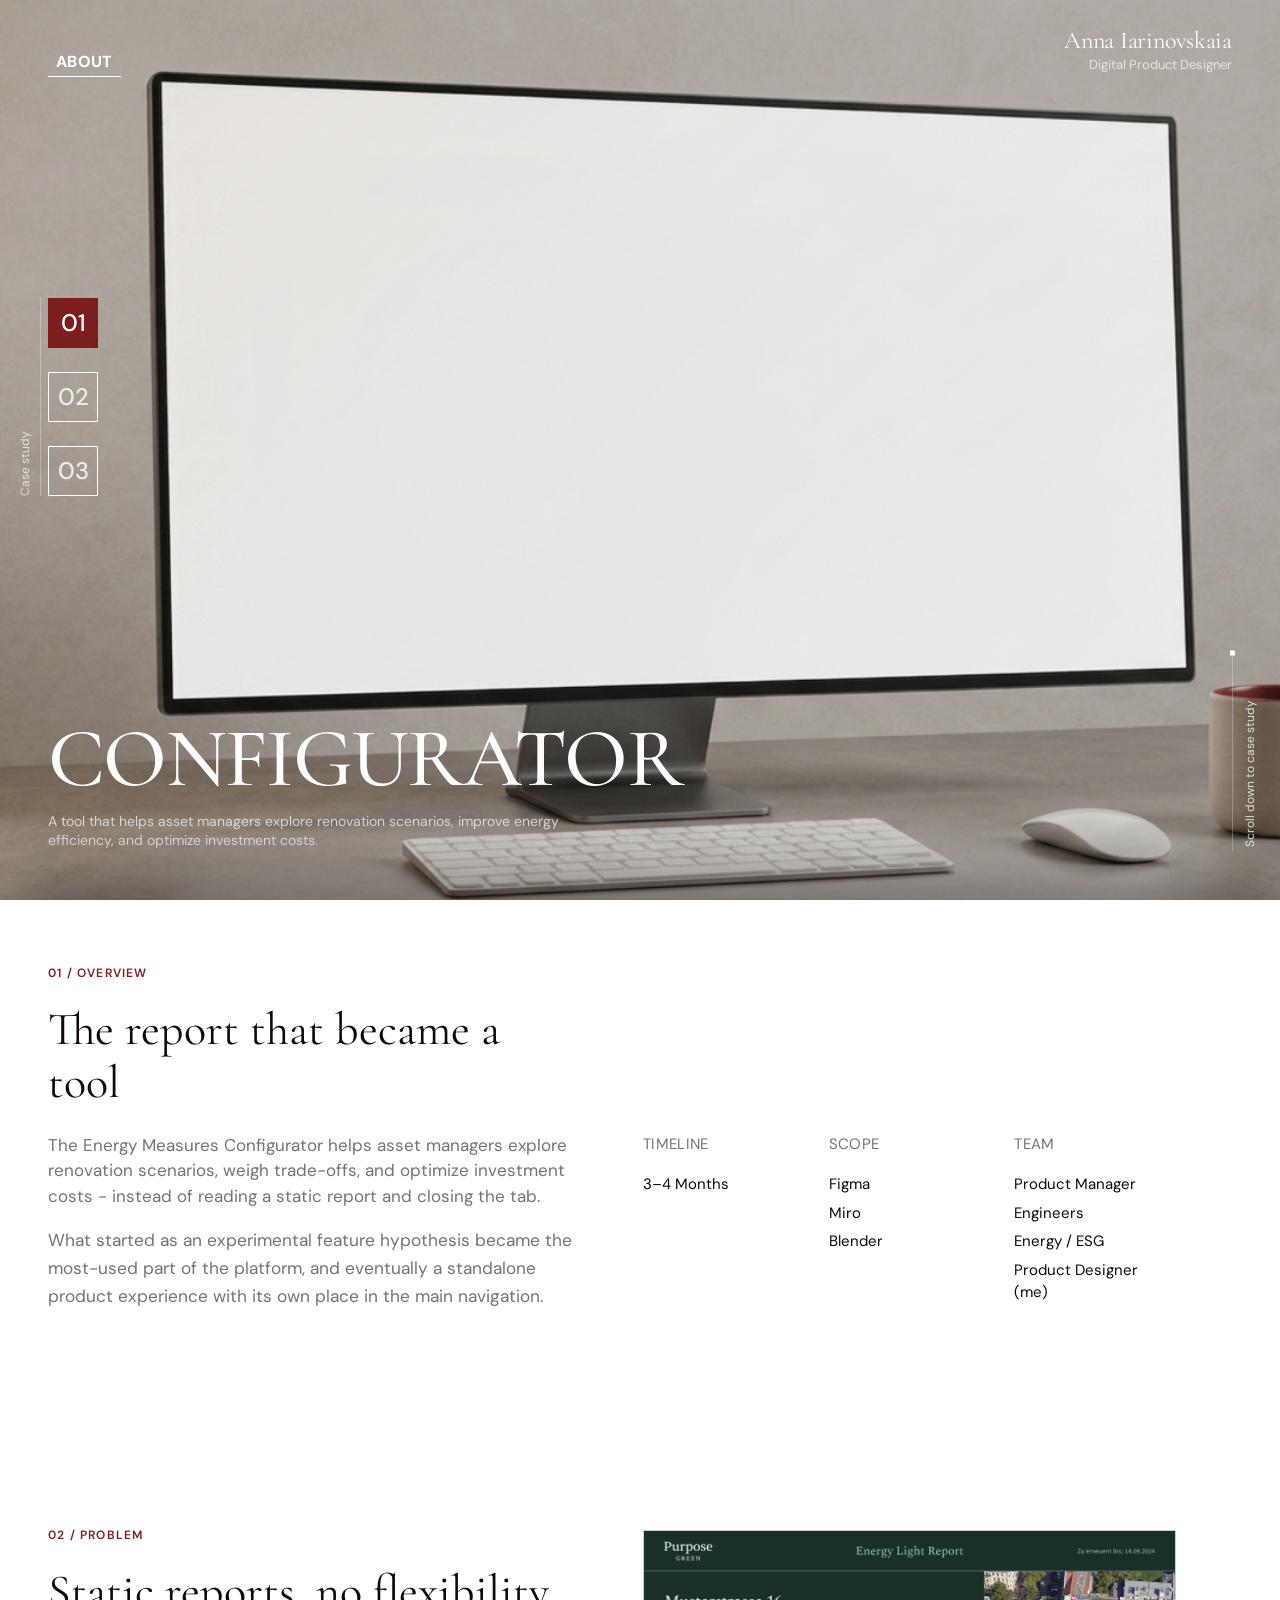
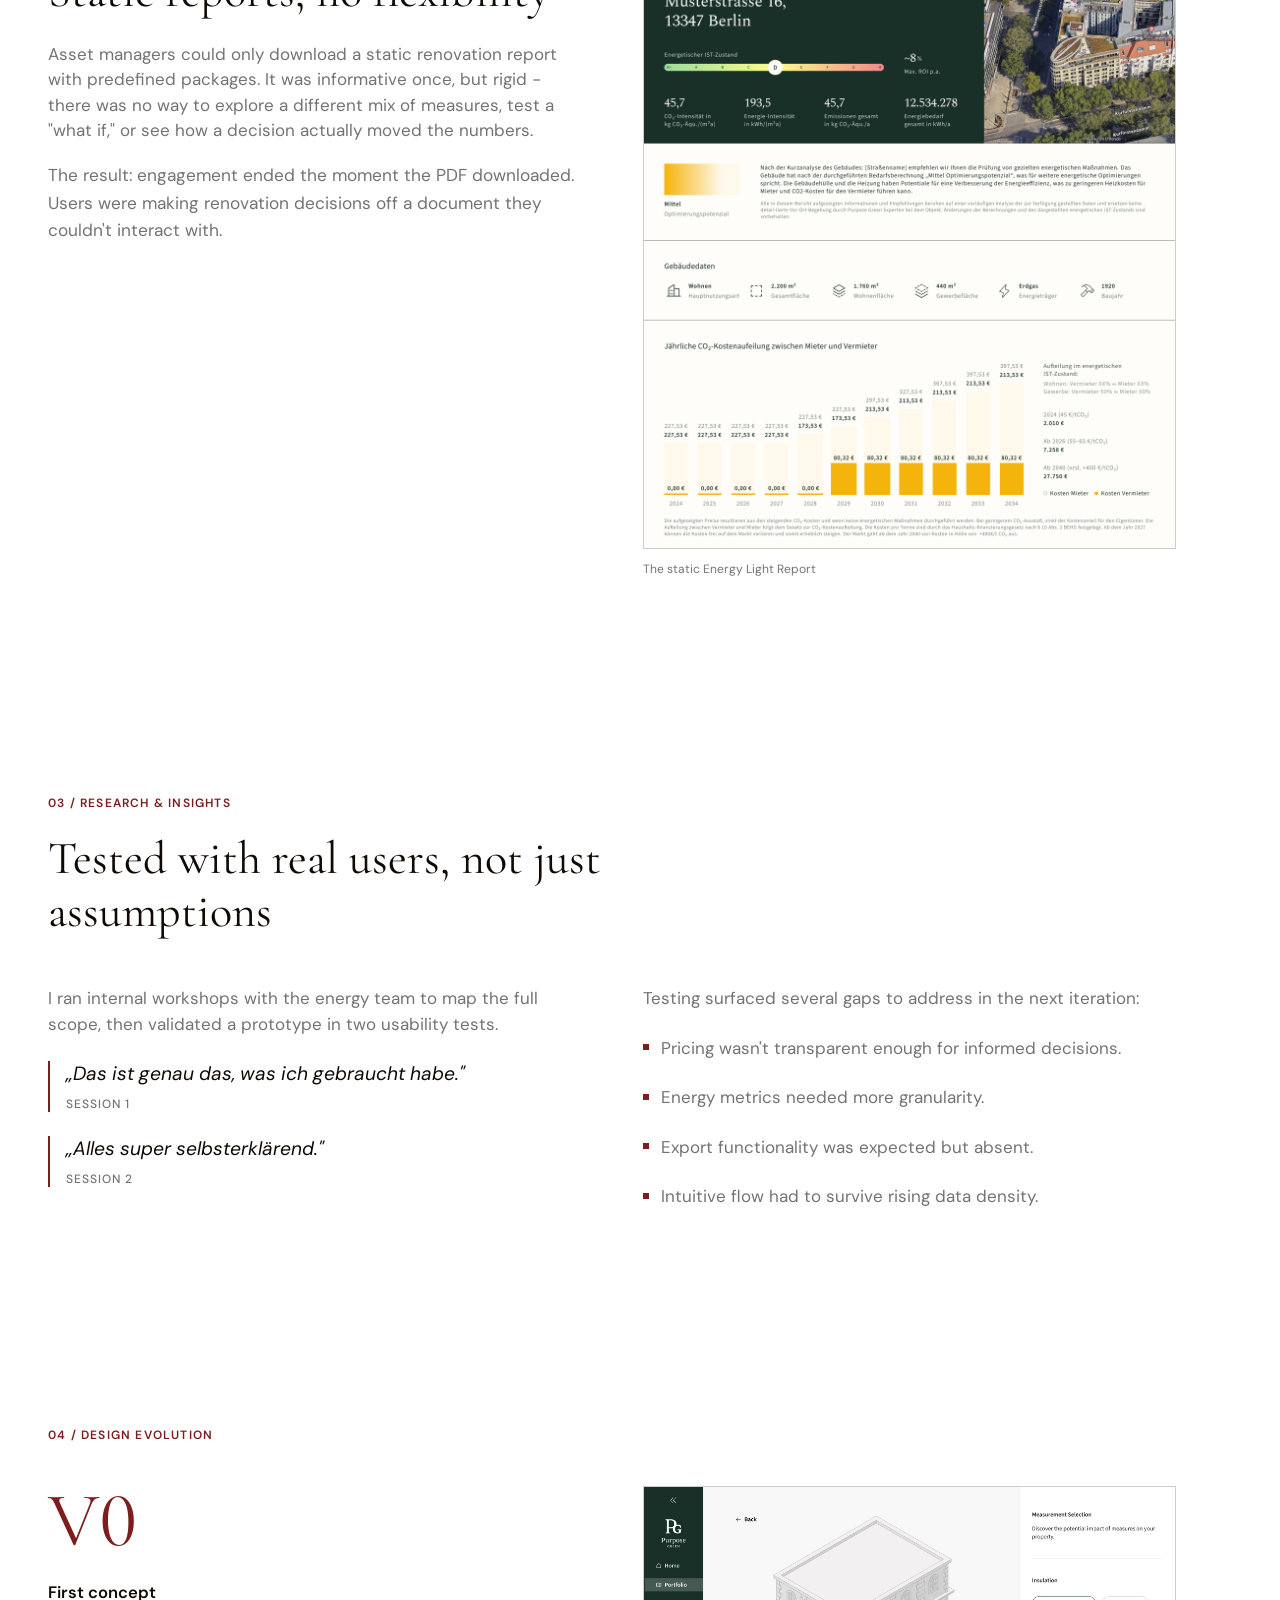
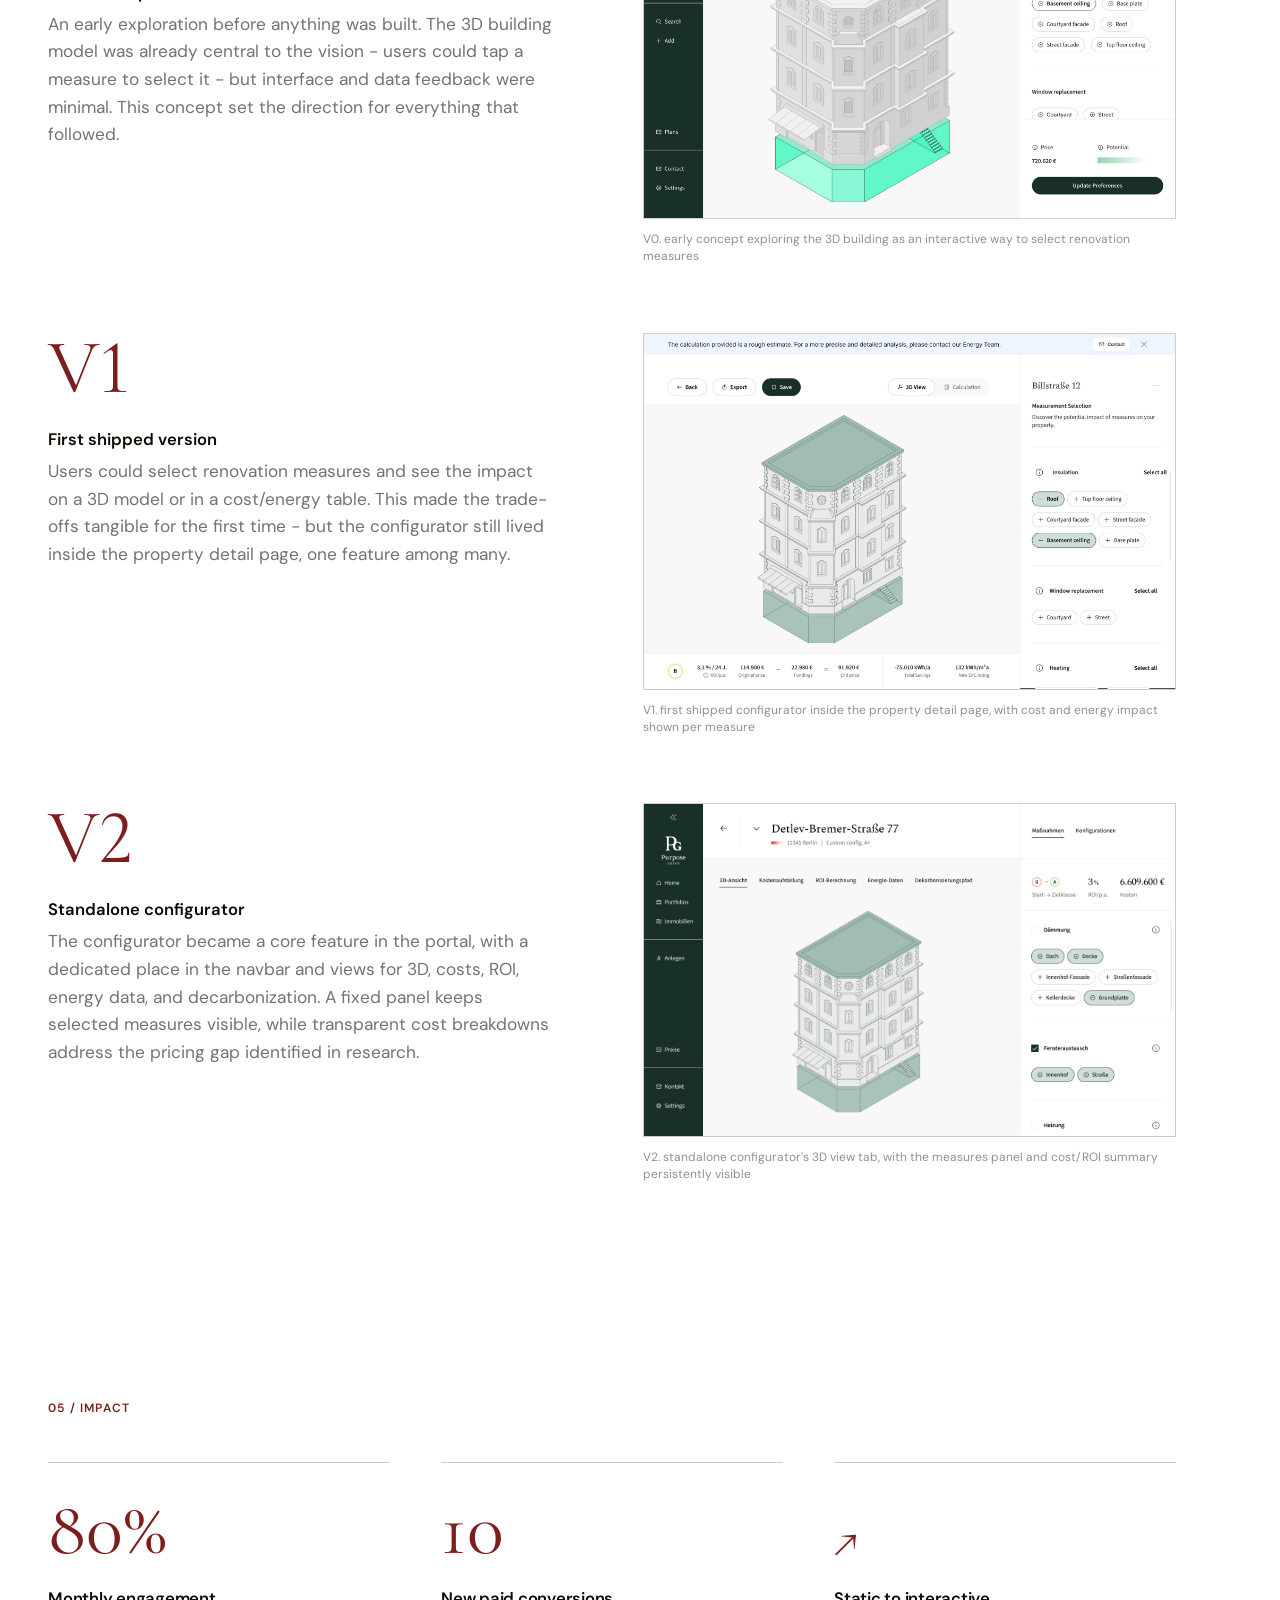
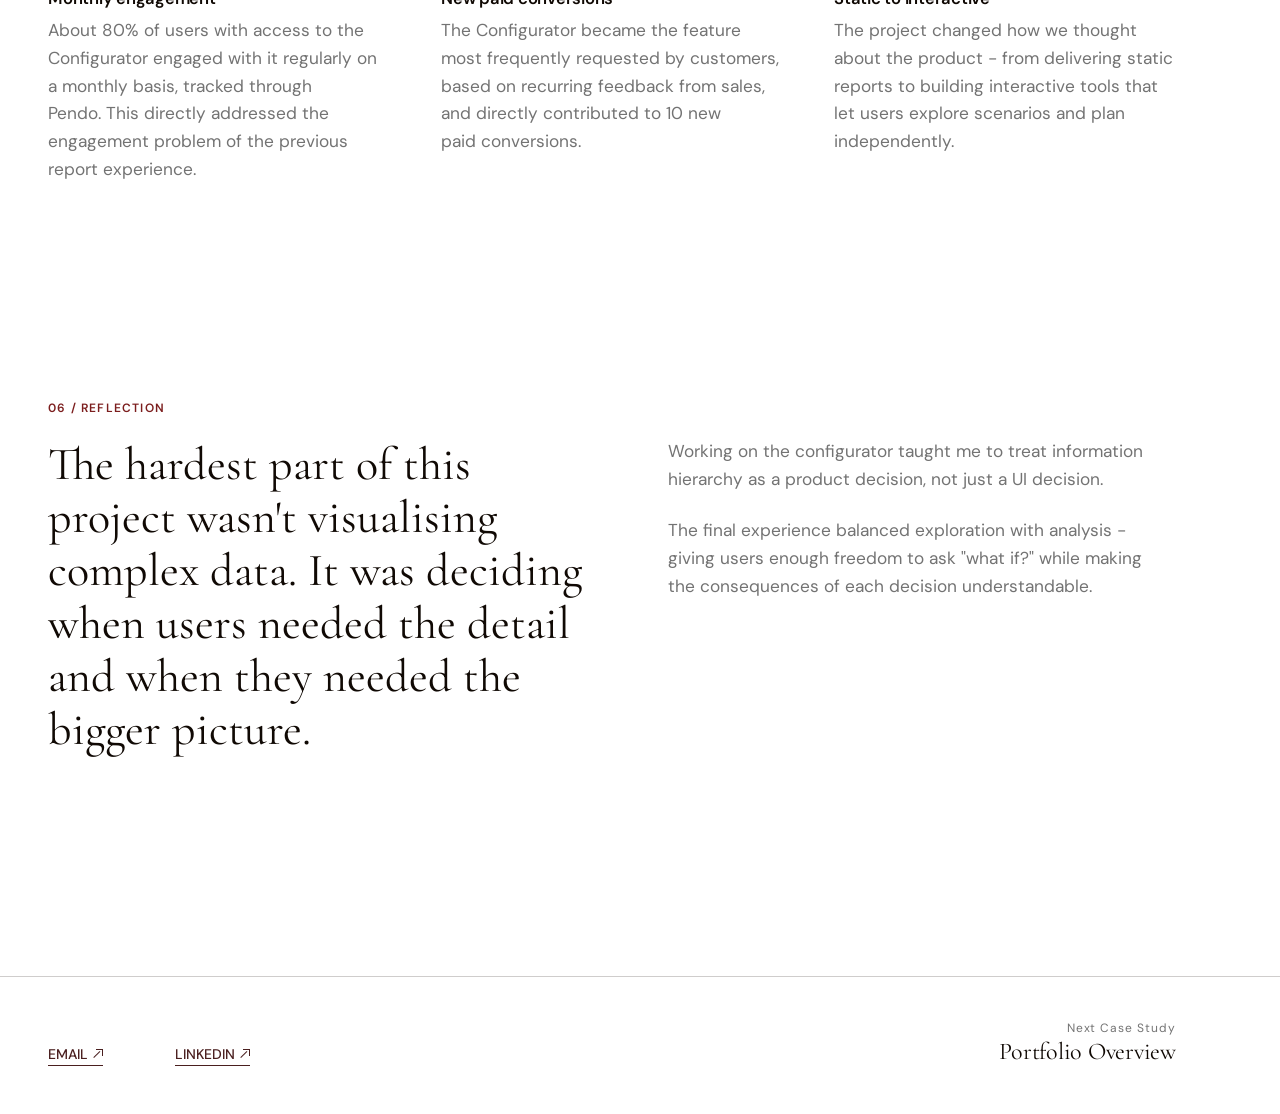
==== commit 133e4c99: "Add new case study assets and refine hero video overlay styling Adds new screenshots, flow videos, a" ====
--- a/index.html
+++ b/index.html
@@ -34,7 +34,6 @@
   <img class="hero__photo is-loading" id="hero-photo" src="assets/Gemini_Generated_Image_qtfftwqtfftwqtff.jpeg" alt="" aria-hidden="true">
   <img class="hero__screen" id="hero-screen" alt="" aria-hidden="true">
   <video class="hero__screen-video" id="hero-screen-video" muted loop autoplay playsinline aria-hidden="true"></video>
-  <div class="hero__screen-video-grade" id="hero-screen-video-grade" aria-hidden="true"></div>
 
   <section class="case-card" id="case-card">
     <div class="case-nav" role="tablist" aria-label="Case studies">
@@ -343,8 +342,14 @@
           <p class="case-detail__principle">A portfolio view only creates value if it tells users what to do next - not just where things stand.</p>
         </div>
         <div class="case-detail__goal-grid">
-          <div class="case-detail__goal-item">The hypothesis: shifting to a portfolio-centric view with actionable insights would enable faster, more confident decisions and drive better portfolio performance overall.</div>
-          <div class="case-detail__goal-item">Constraints shaped the approach early. Limited user data and tight timelines meant we couldn't rely on collected evidence. Instead, we built a prototype grounded in assumptions and prioritized rapid testing to validate our direction quickly.</div>
+          <div class="case-detail__goal-item">
+            <h4 class="case-detail__goal-item-heading">Hypothesis</h4>
+            <p class="case-detail__goal-item-body">Shifting to a portfolio-centric view with actionable insights would enable faster, more confident decisions and drive better portfolio performance overall.</p>
+          </div>
+          <div class="case-detail__goal-item">
+            <h4 class="case-detail__goal-item-heading">Constraints</h4>
+            <p class="case-detail__goal-item-body">Limited user data and tight timelines meant we couldn't rely on collected evidence. Instead, we built a prototype grounded in assumptions and prioritized rapid testing to validate our direction quickly.</p>
+          </div>
         </div>
       </div>
     </div>
@@ -383,7 +388,6 @@
               <span class="case-detail__version-num">01</span>
               <span class="case-detail__version-label">Portfolio Health</span>
             </div>
-            <p class="case-detail__decision-caption"><strong class="case-detail__decision-caption-label">Current State at a Glance</strong></p>
             <p class="case-detail__decision-body">High-level KPIs and summary indicators give immediate insight into overall portfolio performance. Users can assess health without drilling into individual properties.</p>
           </div>
           <figure class="case-detail__decision-figure">
@@ -398,12 +402,11 @@
               <span class="case-detail__version-num">02</span>
               <span class="case-detail__version-label">Strategy</span>
             </div>
-            <p class="case-detail__decision-caption"><strong class="case-detail__decision-caption-label">Three Scenarios, Clear Trade-offs</strong></p>
             <p class="case-detail__decision-body">Three strategies were offered for the portfolio: <strong>Stranded Asset Schutz</strong> (low cost), <strong>Smart Retrofit</strong> (cost-to-impact), and <strong>Beste Klasse</strong> (maximum improvement), giving users different approaches based on their priorities.</p>
           </div>
           <figure class="case-detail__decision-figure">
             <img class="case-detail__decision-image" src="assets/story/portfolio-02-strategies.png" alt="Portfolio strategies - three scenarios compared by cost, funding, energy and CO2 savings">
-            <figcaption class="case-detail__decision-caption">Strategy comparison - three scenarios compared by cost, funding, energy and CO2 savings</figcaption>
+            <figcaption class="case-detail__decision-caption">Three portfolio strategies compared by cost, funding, energy, and CO₂ savings.</figcaption>
           </figure>
         </li>
 
@@ -413,7 +416,6 @@
               <span class="case-detail__version-num">03</span>
               <span class="case-detail__version-label">Roadmap</span>
             </div>
-            <p class="case-detail__decision-caption"><strong class="case-detail__decision-caption-label">Prioritized Order of Action</strong></p>
             <p class="case-detail__decision-body">Properties are ranked by improvement potential, giving users a clear sequence for where to act first. This reduces manual analysis and turns portfolio data into an actionable starting point.</p>
           </div>
           <figure class="case-detail__decision-figure">
@@ -428,12 +430,11 @@
               <span class="case-detail__version-num">04</span>
               <span class="case-detail__version-label">Configurator</span>
             </div>
-            <p class="case-detail__decision-caption"><strong class="case-detail__decision-caption-label">Adjust Measures, See the Impact</strong></p>
             <p class="case-detail__decision-body">The roadmap connects to the configurator so users can fine-tune renovation measures for individual properties and see how those changes affect the wider portfolio.</p>
           </div>
           <figure class="case-detail__decision-figure">
             <img class="case-detail__decision-image" src="assets/story/portfolio-04-configurator-konfig.png" alt="Strategy · energy improvements - per-property configurator connected to the portfolio roadmap">
-            <figcaption class="case-detail__decision-caption">Strategy · energy improvements - per-property configurator connected to the portfolio roadmap</figcaption>
+            <figcaption class="case-detail__decision-caption">Per-property configurator connected to the portfolio roadmap.</figcaption>
           </figure>
         </li>
       </ol>
@@ -603,11 +604,11 @@
             <div class="case-detail__key-decision-compare">
               <figure class="case-detail__compare-item">
                 <div class="case-detail__compare-media"><img src="assets/Onboarding_before.jpeg" alt="Dashboard homepage before — empty screen once setup ends"></div>
-                <figcaption class="case-detail__compare-caption"><span class="case-detail__compare-badge">Before</span>Empty screen once setup ends</figcaption>
+                <figcaption class="case-detail__compare-caption"><span class="case-detail__compare-badge">Before</span>Users reached an empty dashboard with no clear next step.</figcaption>
               </figure>
               <figure class="case-detail__compare-item">
                 <div class="case-detail__compare-media"><img src="assets/Onboarding_after.png" alt="Dashboard homepage after — guides the user toward their next action"></div>
-                <figcaption class="case-detail__compare-caption"><span class="case-detail__compare-badge case-detail__compare-badge--accent">After</span>Guides the user to their next action</figcaption>
+                <figcaption class="case-detail__compare-caption"><span class="case-detail__compare-badge">After</span>The dashboard guides users toward the next action.</figcaption>
               </figure>
             </div>
           </div>
--- a/css/styles.css
+++ b/css/styles.css
@@ -8,7 +8,7 @@
   --color-case-accent: #7c1e1e;
   --color-off-white: #ffffff;
   --color-image-stroke: rgba(16, 9, 4, 0.2);
-  --color-grey: #8c8c8c;
+  --color-grey: #737373; /* darkened from #8c8c8c: 3.36:1 on white failed WCAG AA; #737373 gives 4.74:1 */
 
   /* White text opacity hierarchy — for text sitting on dark/photo
      backgrounds only (not backgrounds/borders, which keep --color-off-white). */
@@ -173,8 +173,7 @@
    straight clip. The recording is a crisp, evenly-lit screen capture; the
    photo behind it is a warm, sunlit desk scene, so a subtle filter is
    applied directly here to knock down brightness/contrast/saturation and
-   shift it toward the same beige/honey cast — see .hero__screen-video-grade
-   below for the matching soft-light overlay that reinforces that warmth. */
+   shift it toward the same beige/honey cast. */
 .hero__screen-video {
   position: absolute;
   z-index: 1;
@@ -182,43 +181,12 @@
   object-fit: cover;
   background: #e4e4e0;
   opacity: 0;
-  filter: brightness(0.93) contrast(0.94) saturate(0.82) sepia(0.08);
+  filter: brightness(0.93) contrast(0.94) saturate(0.82);
   transition: opacity 0.35s ease;
   pointer-events: none;
 }
 
 .hero__screen-video.is-visible {
-  opacity: 1;
-}
-
-/* Warm color-grade for the screen video: a soft-light tint + vignette,
-   positioned/clipped from the exact same rect and clip-path as
-   .hero__screen-video (see positionScreenVideo() in main.js, which sets
-   both elements' geometry from one shared computation so they can't drift
-   out of registration) rather than an independent, unwarped rectangle.
-   Tint values sampled from the desk photo's beige wall and wood tones. */
-.hero__screen-video-grade {
-  position: absolute;
-  z-index: 2;
-  background:
-    radial-gradient(
-      120% 120% at 50% 50%,
-      rgba(0, 0, 0, 0) 55%,
-      rgba(30, 22, 14, 0.12) 100%
-    ),
-    linear-gradient(
-      135deg,
-      rgba(196, 168, 138, 0.22) 0%,
-      rgba(196, 168, 138, 0.09) 45%,
-      rgba(196, 168, 138, 0) 100%
-    );
-  mix-blend-mode: soft-light;
-  opacity: 0;
-  transition: opacity 0.35s ease;
-  pointer-events: none;
-}
-
-.hero__screen-video-grade.is-visible {
   opacity: 1;
 }
 
@@ -998,7 +966,7 @@
   font-weight: var(--font-weight-regular);
   line-height: 1.4;
   color: var(--text-secondary);
-  max-width: 35vw;
+  max-width: 40vw;
   transition: opacity 0.2s ease, transform 0.2s ease;
 }
 
@@ -1314,7 +1282,7 @@
   margin: 0;
   font-size: var(--body-detail-size);
   line-height: var(--leading-body-detail);
-  color: var(--color-cork-border);
+  color: var(--color-grey);
 }
 
 /* ---------- GOAL ---------- */
@@ -1434,6 +1402,76 @@
   background: var(--color-off-white);
 }
 
+/* ---- Hypothesis & Constraints: drop the shared goal band's full-bleed
+   accent treatment for this row only — reads as a normal in-flow section,
+   text sized to match the rest of the case study instead of the callout
+   scale/color used elsewhere for .case-detail__row--goal. ---- */
+.case-detail__row--hypothesis.case-detail__row--goal {
+  display: block;
+  margin-inline: 0;
+  padding: 0;
+  background: none;
+}
+
+.case-detail__row--hypothesis .case-detail__goal-content {
+  display: grid;
+  grid-template-columns: repeat(2, minmax(0, 1fr));
+  column-gap: var(--spacing-62);
+  row-gap: var(--spacing-48);
+  align-items: start;
+}
+
+.case-detail__row--hypothesis .case-detail__goal-grid {
+  grid-column: 2;
+  margin-top: calc(var(--spacing-24) + (12px * var(--leading-heading)));
+}
+
+.case-detail__row--hypothesis .case-detail__label {
+  color: var(--color-case-accent);
+}
+
+.case-detail__row--hypothesis .case-detail__principle {
+  font-family: var(--font-serif);
+  font-weight: var(--font-weight-regular);
+  font-size: clamp(26px, 3.6vw, 52px);
+  line-height: 1.15;
+  color: var(--color-walnut-shadow);
+}
+
+.case-detail__row--hypothesis .case-detail__goal-item {
+  position: static;
+  display: flex;
+  flex-direction: column;
+  gap: var(--spacing-8);
+  padding-top: var(--spacing-12);
+  padding-left: 0;
+  border-top: 1px solid var(--color-image-stroke);
+}
+
+.case-detail__row--hypothesis .case-detail__goal-item:first-child {
+  padding-top: 0;
+  border-top: none;
+}
+
+.case-detail__goal-item-heading {
+  margin: 0;
+  font-family: var(--font-display);
+  font-weight: var(--font-weight-bold);
+  font-size: var(--body-lead-size);
+  color: var(--color-walnut-shadow);
+}
+
+.case-detail__goal-item-body {
+  margin: 0;
+  font-size: var(--body-lead-size);
+  line-height: var(--leading-body-lead);
+  color: var(--color-grey);
+}
+
+.case-detail__row--hypothesis .case-detail__goal-item::before {
+  display: none;
+}
+
 /* ---------- APPROACH ---------- */
 
 .case-detail__decisions {
@@ -1486,6 +1524,13 @@
   padding-top: var(--spacing-24);
 }
 
+/* Configurator's Design Evolution (case 1) drops the hairline rule that
+   the shared module otherwise draws above each decision's text. */
+#case-detail-1 .case-detail__row--evolution .case-detail__decision-text {
+  border-top: none;
+  padding-top: 0;
+}
+
 .case-detail__row--evolution .case-detail__decision-figure {
   grid-column: 2;
   grid-row: 1;
@@ -1582,7 +1627,7 @@
   max-width: 60ch;
   font-size: var(--body-detail-size);
   line-height: var(--leading-body-detail);
-  color: var(--color-cork-border);
+  color: var(--color-grey);
 }
 
 .case-detail__decision-image {
@@ -1671,7 +1716,7 @@
   margin: 0;
   font-size: var(--body-detail-size);
   line-height: var(--leading-body-detail);
-  color: var(--color-cork-border);
+  color: var(--color-grey);
 }
 
 .case-detail__row--overview .case-detail__overview-secondary:nth-of-type(1),
@@ -1799,7 +1844,7 @@
   margin: 0;
   font-size: var(--body-lead-size);
   line-height: var(--leading-body-lead);
-  color: var(--color-walnut-shadow);
+  color: var(--color-grey);
 }
 
 .case-detail__research-subhead {
@@ -1810,6 +1855,50 @@
   letter-spacing: 0.02em;
   text-transform: uppercase;
   color: var(--color-brand-red);
+}
+
+/* ---- Product Evolution before/after: label stacked above the two
+   columns (like the Impact row's label-above-grid treatment) rather than
+   beside them, line-topped bold header, before points in grey and after
+   points in near-black. ---- */
+.case-detail__row--before-after {
+  display: block;
+}
+
+.case-detail__row--before-after .case-detail__label {
+  grid-column: auto;
+  margin: 0 0 clamp(28px, 5vh, 56px);
+}
+
+.case-detail__row--before-after .case-detail__columns {
+  display: grid;
+  grid-template-columns: repeat(2, minmax(0, 1fr));
+  column-gap: var(--spacing-62);
+  row-gap: var(--spacing-48);
+}
+
+.case-detail__row--before-after .case-detail__columns > *:nth-child(1) {
+  grid-column: 1;
+}
+
+.case-detail__row--before-after .case-detail__columns > *:nth-child(2) {
+  grid-column: 2;
+}
+
+.case-detail__row--before-after .case-detail__research-subhead {
+  color: var(--color-walnut-shadow);
+}
+
+.case-detail__row--before-after .case-detail__bullets li {
+  font-size: var(--body-lead-size);
+}
+
+.case-detail__row--before-after .case-detail__columns > div:first-child .case-detail__bullets li {
+  color: var(--color-grey);
+}
+
+.case-detail__row--before-after .case-detail__columns > div:last-child .case-detail__bullets li {
+  color: var(--color-walnut-shadow);
 }
 
 /* ---------- DESIGN EVOLUTION ---------- */
@@ -1931,12 +2020,32 @@
   gap: var(--spacing-62) var(--spacing-62);
 }
 
+/* Label alone in row 1; headline (col 1) and the four problem points
+   (col 2) share row 2 so their tops align. The 2-column split (instead of
+   the shared 1/3 + 2/3 grid) also puts the points' left edge at the same
+   50% mark as the Goal/Approach columns below. */
+#case-detail-3 .case-detail__row--problem {
+  grid-template-columns: repeat(2, minmax(0, 1fr));
+  align-items: start;
+}
+
+#case-detail-3 .case-detail__row--problem .case-detail__label {
+  grid-column: 1;
+  grid-row: 1;
+}
+
+#case-detail-3 .case-detail__row--problem .case-detail__intro-heading {
+  grid-column: 1;
+  grid-row: 2;
+}
+
 #case-detail-3 .case-detail__row--problem .case-detail__impact-content {
-  grid-column: 1 / 4;
+  grid-column: 2;
+  grid-row: 2;
 }
 
 #case-detail-3 .case-detail__row--problem .case-detail__impact-grid {
-  grid-template-columns: repeat(auto-fit, minmax(220px, 1fr));
+  grid-template-columns: repeat(2, minmax(0, 1fr));
 }
 
 #case-detail-3 .case-detail__row--impact {
@@ -2026,19 +2135,107 @@
   color: var(--color-grey);
 }
 
-/* ---------- PORTFOLIO CASE STUDY OVERRIDES ---------- */
-/* Final Solution reuses the shared .case-detail__row--evolution module
-   (see Configurator's Design Evolution, and Onboarding's Approach) for its
-   item layout — only this case study's module padding is specific here. */
-#case-detail-2 .case-detail__row--approach {
-  padding: clamp(56px, 11vh, 130px) 0;
-}
-
 /* ---------- ONBOARDING CASE STUDY OVERRIDES ---------- */
+/* Goal: drop the shared goal band's full-bleed red accent treatment for
+   this case study — reads as a normal in-flow section, text sized to
+   match the rest of the case study instead of the callout scale/color
+   used elsewhere for .case-detail__row--goal. */
+#case-detail-3 .case-detail__row--goal {
+  margin-inline: 0;
+  padding: 0;
+  background: none;
+}
+
+/* Split the label/principle stack out of its flex wrapper so both become
+   direct grid items of .case-detail__goal-content — lets the principle
+   sit in its own row, with the bullet grid placed alongside it (row 2)
+   instead of alongside the label (row 1). */
+#case-detail-3 .case-detail__row--goal .case-detail__goal-intro {
+  display: contents;
+}
+
+#case-detail-3 .case-detail__row--goal .case-detail__label {
+  grid-column: 1;
+  grid-row: 1;
+  color: var(--color-case-accent);
+}
+
+#case-detail-3 .case-detail__row--goal .case-detail__principle {
+  grid-column: 1;
+  grid-row: 2;
+  font-family: var(--font-serif);
+  font-weight: var(--font-weight-regular);
+  font-size: clamp(26px, 3.6vw, 52px);
+  line-height: 1.15;
+  color: var(--color-walnut-shadow);
+}
+
+#case-detail-3 .case-detail__row--goal .case-detail__goal-item {
+  position: relative;
+  padding-top: 0;
+  padding-left: 20px;
+  border-top: none;
+  font-size: var(--body-lead-size);
+  line-height: var(--leading-body-lead);
+  color: var(--color-cork-border);
+}
+
+/* Same small rectangle marker used for bullets elsewhere on the page
+   (.case-detail__bullets li::before), recolored for the accent bullet
+   motif now that the item no longer sits on the red band. */
+#case-detail-3 .case-detail__row--goal .case-detail__goal-item::before {
+  content: '';
+  position: absolute;
+  left: 0;
+  top: 0.5em;
+  width: 6px;
+  height: 6px;
+  background: var(--color-case-accent);
+}
+
+/* Match the Approach section's 50/50 text/image split below, so the goal
+   list's left edge lines up with the image column instead of the shared
+   component's default 3-column (1/3 + 2/3) split. */
+#case-detail-3 .case-detail__row--goal .case-detail__goal-content {
+  grid-template-columns: repeat(2, minmax(0, 1fr));
+}
+
+#case-detail-3 .case-detail__row--goal .case-detail__goal-grid {
+  grid-column: 2;
+  grid-row: 2;
+}
+
 /* Approach reuses the same shared .case-detail__row--evolution module —
    only this case study's module padding is specific here. */
 #case-detail-3 .case-detail__row--approach {
-  padding: clamp(56px, 11vh, 130px) 0;
+  padding: 0;
+}
+
+/* Approach item 03 (onboarding-into-dashboard before/after): drop the
+   text/image side-by-side split for this item only — the point sits full
+   width on its own row, and the before/after compare images move below
+   it, also full width, staying side by side with each other. */
+#case-detail-3 .case-detail__row--approach .case-detail__decisions > .case-detail__decision:nth-child(3) {
+  grid-template-columns: 1fr;
+  row-gap: var(--spacing-31);
+}
+
+#case-detail-3 .case-detail__row--approach .case-detail__decisions > .case-detail__decision:nth-child(3) .case-detail__decision-text {
+  grid-column: 1;
+  grid-row: 1;
+}
+
+#case-detail-3 .case-detail__row--approach .case-detail__decisions > .case-detail__decision:nth-child(3) .case-detail__decision-figure {
+  grid-column: 1;
+  grid-row: 2;
+}
+
+/* Final Solution and Approach both carry .case-detail__row--approach on top
+   of the shared --evolution module (Design Evolution does not), so this
+   opts just those two out of the module's hairline rule above the text. */
+.case-detail__row--approach .case-detail__decision-text {
+  border-top: none;
+  padding-top: 0;
 }
 
 /* ---------- CONFIGURATOR CASE STUDY (case-detail-1) — SECTION LAYOUT ----------
@@ -2118,14 +2315,14 @@
   font-weight: var(--font-weight-regular);
   line-height: var(--leading-body-lead);
   letter-spacing: normal;
-  color: var(--color-walnut-shadow);
+  color: var(--color-grey);
 }
 
 .case-detail__overview-secondary--dim {
   margin: 0;
   font-size: var(--body-secondary-size);
   line-height: var(--leading-body-secondary);
-  color: var(--color-walnut-shadow);
+  color: var(--color-grey);
 }
 
 /* Timeline / Scope / Team sit side by side in the right column, top-
@@ -2199,7 +2396,7 @@
 
 #case-detail-1 .case-detail__row--problem .case-detail__overview-secondary:not(.case-detail__overview-secondary--dim) {
   font-size: var(--body-lead-size);
-  color: var(--color-walnut-shadow);
+  color: var(--color-grey);
 }
 
 /* Limitations list: hairline rule per row, rectangle glyph prefix — overrides
@@ -2280,7 +2477,7 @@
 #case-detail-2 .case-detail__row--problem .case-detail__overview-secondary {
   max-width: 46ch;
   font-size: var(--body-lead-size);
-  color: var(--color-walnut-shadow);
+  color: var(--color-grey);
 }
 
 #case-detail-2 .case-detail__problem-col-image {
@@ -2335,7 +2532,7 @@
   max-width: 46ch;
   font-size: var(--body-lead-size);
   line-height: 1.5;
-  color: var(--color-walnut-shadow);
+  color: var(--color-grey);
 }
 
 #case-detail-1 .case-detail__research-quote {
@@ -2378,7 +2575,7 @@
   padding-left: 18px;
   font-size: var(--body-lead-size);
   line-height: 1.5;
-  color: var(--color-walnut-shadow);
+  color: var(--color-grey);
 }
 
 #case-detail-1 .case-detail__research-findings li::before {
@@ -2492,6 +2689,14 @@
 
 #case-detail-1 .case-detail__reflection-body {
   max-width: 480px;
+}
+
+/* Case 2's reflection row otherwise inherits the shared 1.1fr/1fr quote+body
+   split, which lands the body column ~29px off from the equal 50/50 split
+   used by every other row in this case study (Before/After, Hypothesis,
+   Problem) — realign it so the right column reads on the same edge. */
+#case-detail-2 .case-detail__row--reflection {
+  grid-template-columns: repeat(2, minmax(0, 1fr));
 }
 
 /* ---- Footer: hairline rule, two zones on one shared baseline ----
@@ -2581,7 +2786,7 @@
   .side-nav { right: var(--spacing-18); }
   .hero__photo, .hero__video { object-position: 60% center; }
   .hero { padding-bottom: var(--spacing-18); display: flex; flex-direction: column; justify-content: flex-end; }
-  .hero__screen, .hero__screen-video, .hero__screen-video-grade { display: none; }
+  .hero__screen, .hero__screen-video { display: none; }
 
   /* The screen-rect math assumes a centered object-fit:cover crop; mobile
      shifts object-position, so it'd misalign here — same reason
@@ -2667,7 +2872,10 @@
   .case-detail__row--evolution .case-detail__decision-figure { grid-column: 1; grid-row: auto; }
   .case-detail__impact-grid { grid-template-columns: 1fr; }
   .case-detail__decision .case-detail__key-decision-compare { flex-direction: column; }
-  #case-detail-3 .case-detail__row--problem .case-detail__impact-content { grid-column: 1; }
+  #case-detail-3 .case-detail__row--problem { grid-template-columns: 1fr; }
+  #case-detail-3 .case-detail__row--problem .case-detail__label,
+  #case-detail-3 .case-detail__row--problem .case-detail__intro-heading,
+  #case-detail-3 .case-detail__row--problem .case-detail__impact-content { grid-column: 1; grid-row: auto; }
   #case-detail-3 .case-detail__row--problem .case-detail__impact-grid { grid-template-columns: 1fr; }
   #case-detail-1 .case-detail__row--reflection,
   #case-detail-2 .case-detail__row--reflection,
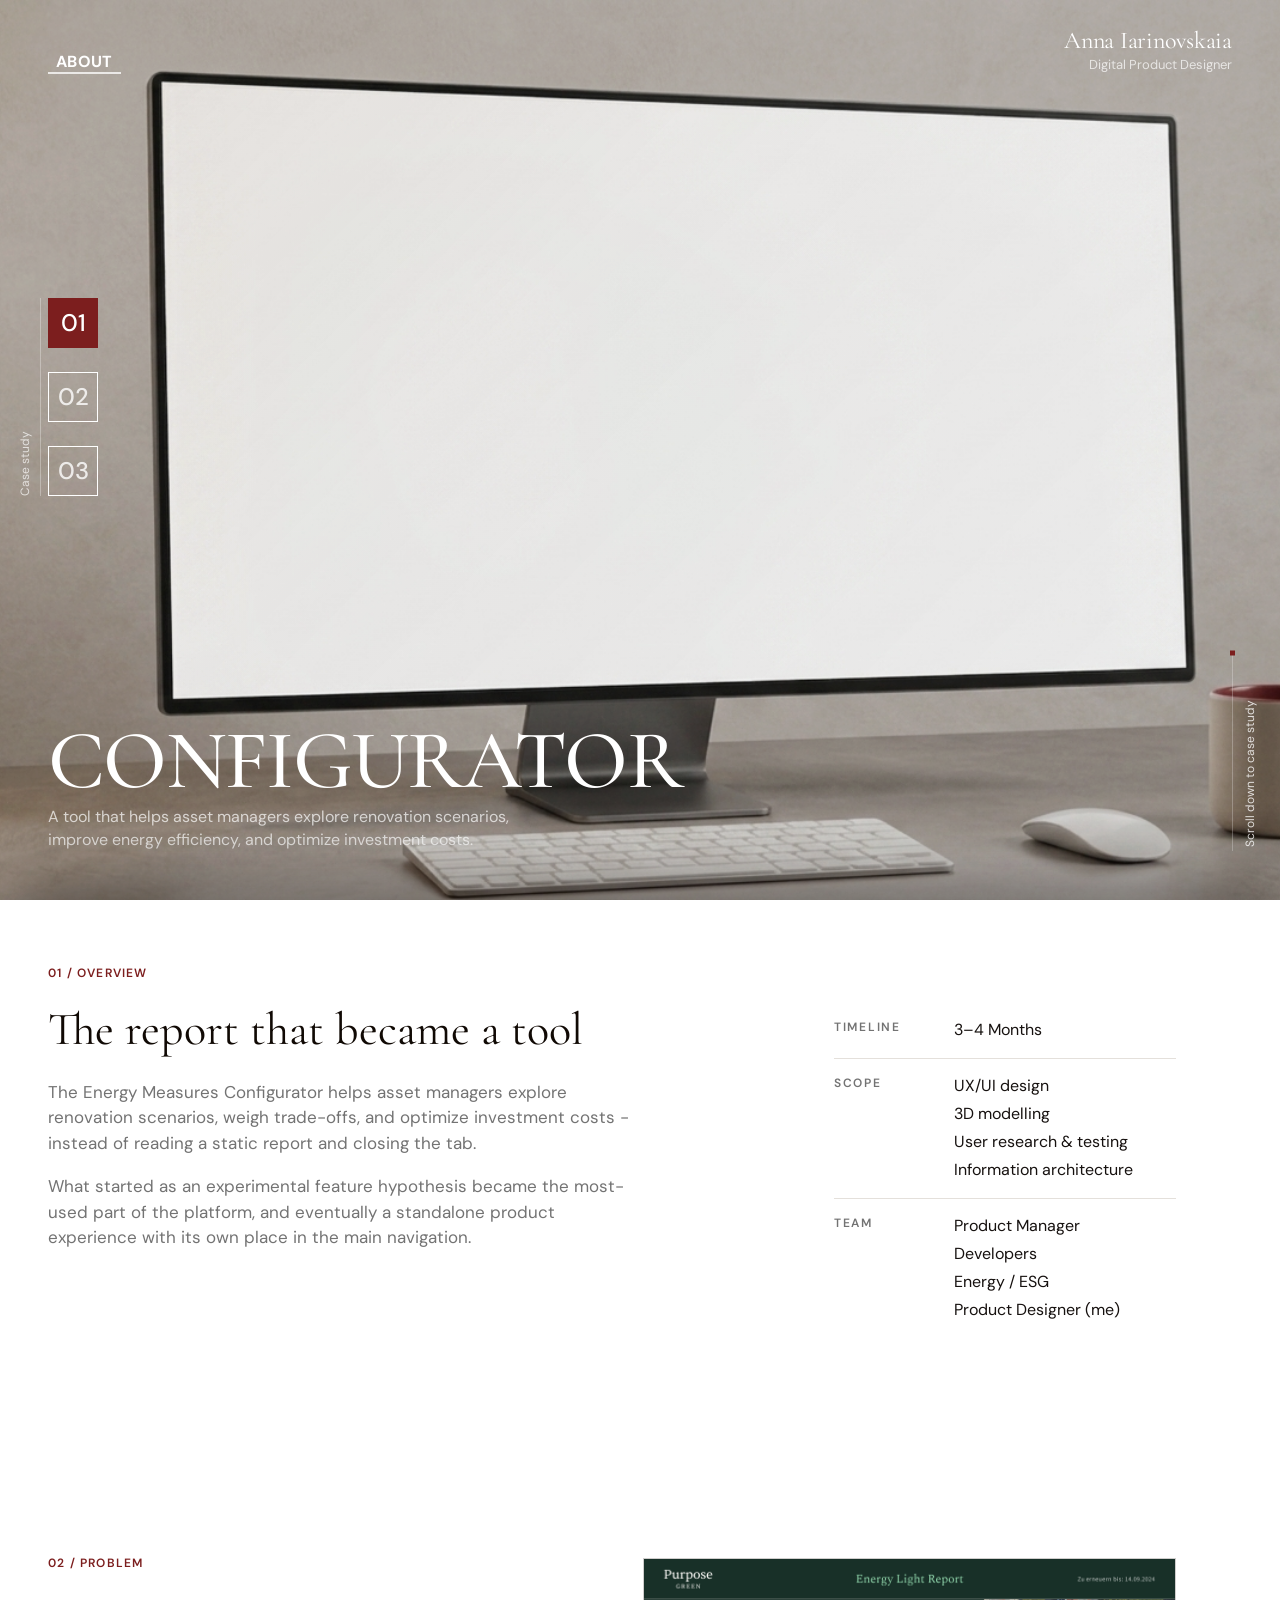
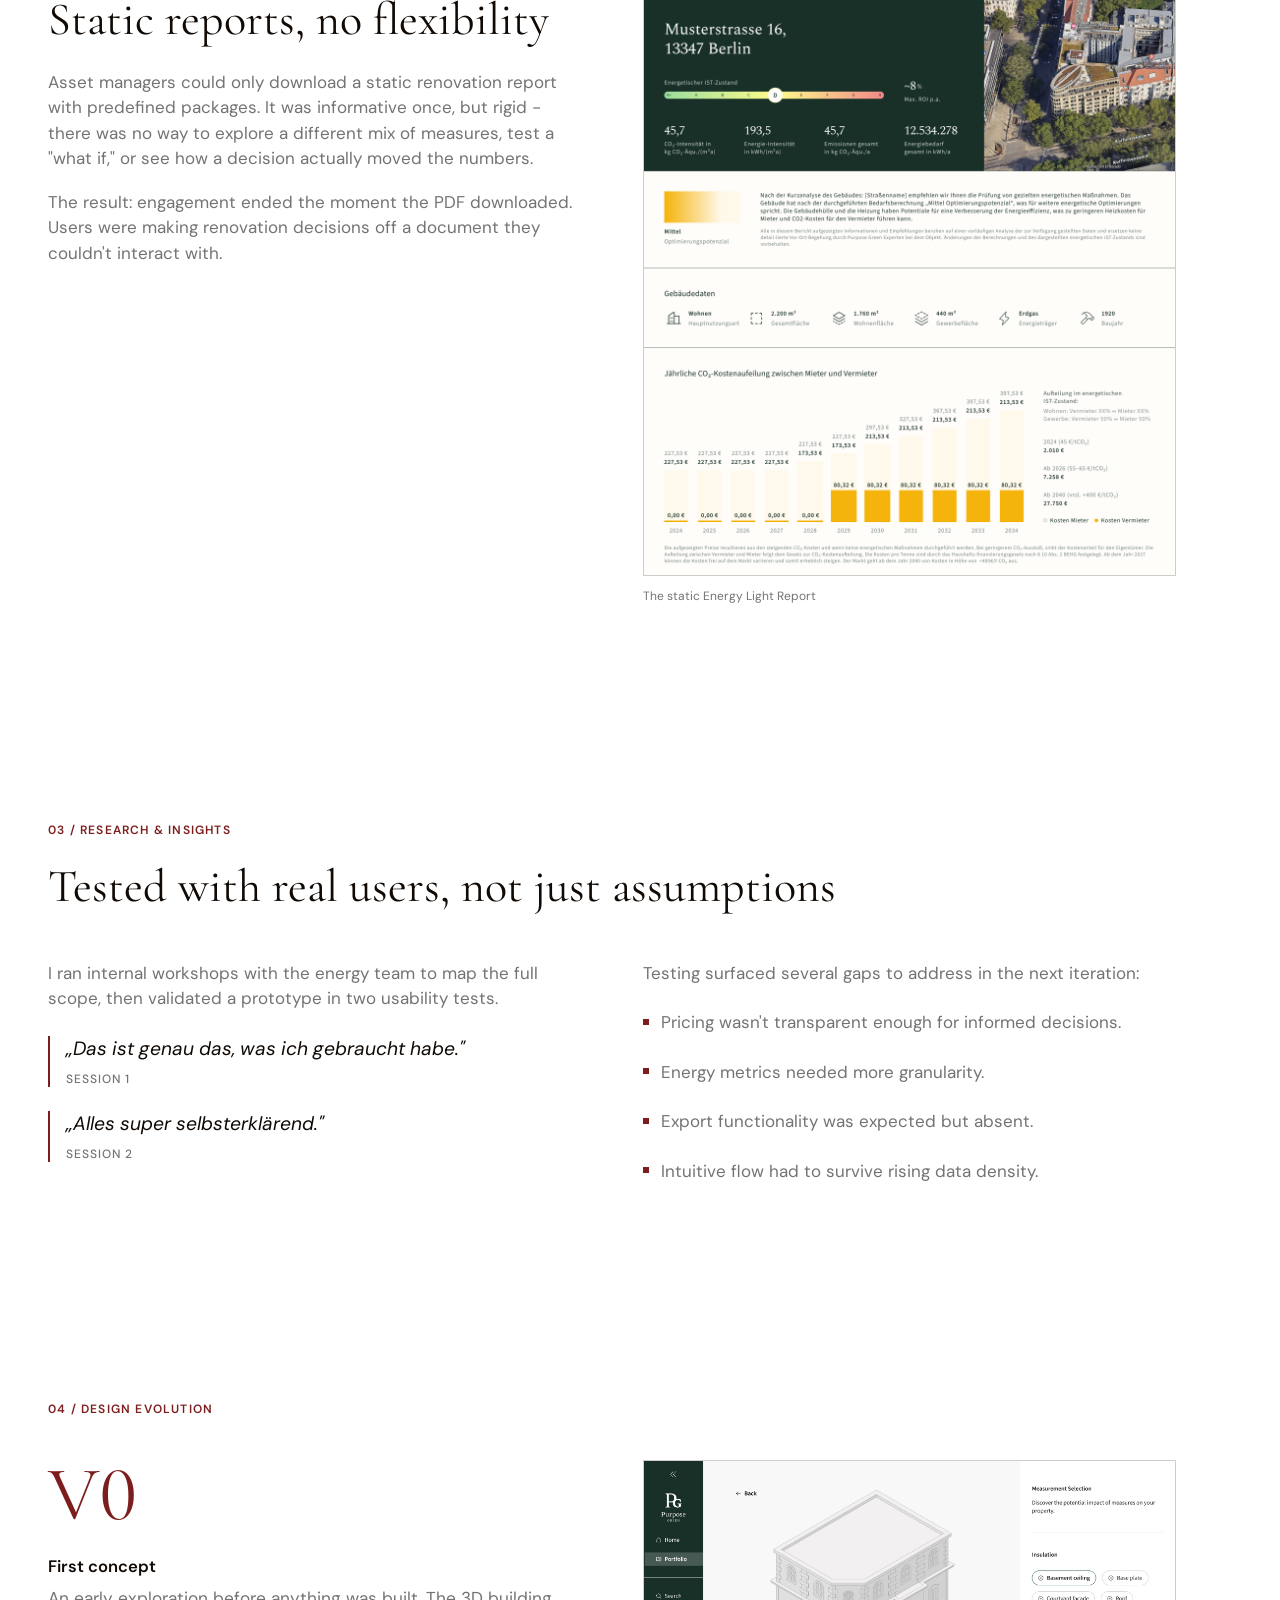
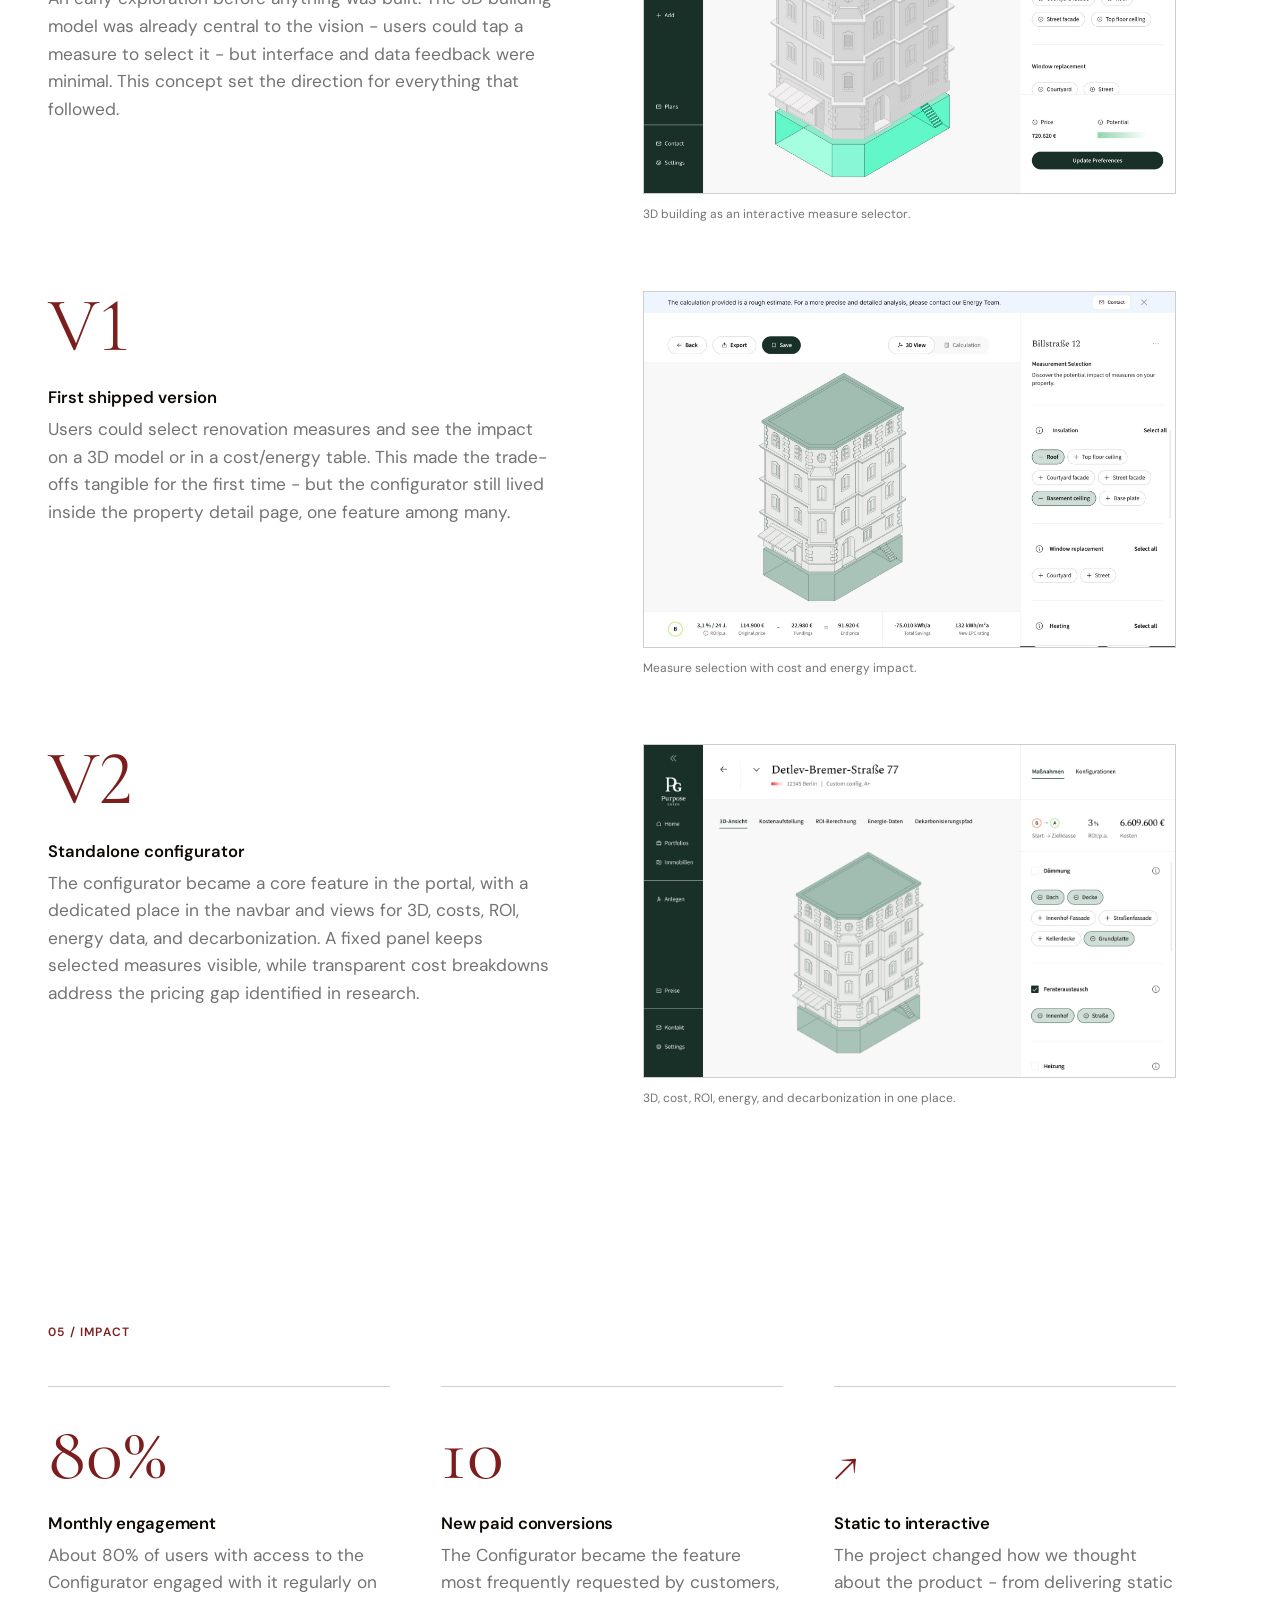
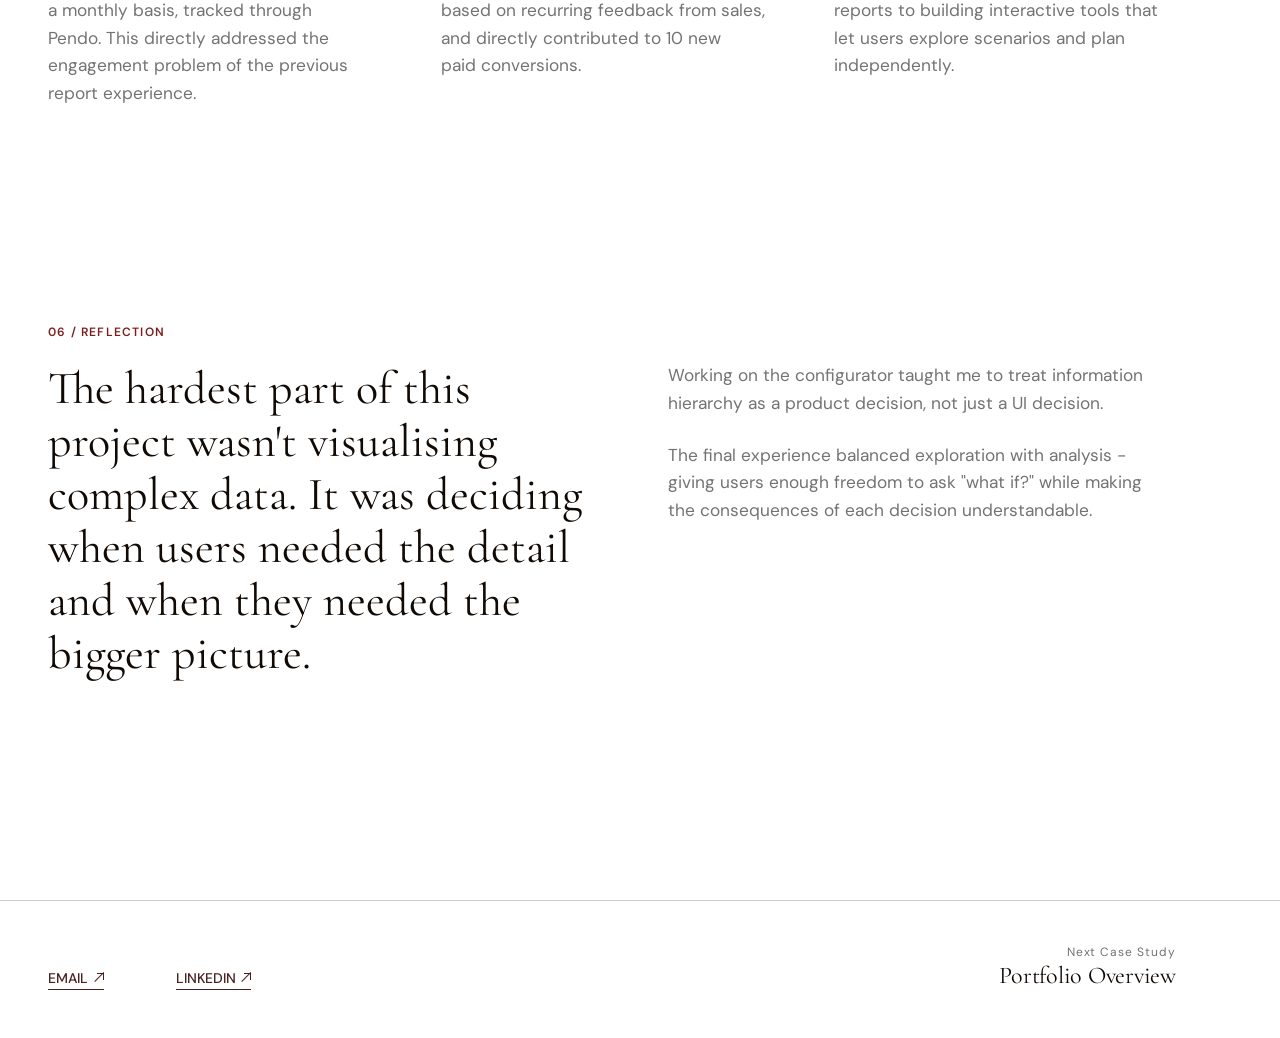
==== commit 776b6b10: "Tokenize hairline/accent widths and add scroll-story progress fill Replace hardcoded 1px/2px border " ====
--- a/index.html
+++ b/index.html
@@ -109,8 +109,8 @@
   </figure>
   <p class="about-lead">With a background that goes beyond interface design, I work across the product lifecycle - from research and product strategy to interaction design, prototyping, and scalable design systems.</p>
   <div class="about-meta">
-    <a href="mailto:hello@annaiarinovskaia.com">Email <span class="about-meta__arrow" aria-hidden="true"></span></a>
-    <a href="https://www.linkedin.com/search/results/all/?keywords=Anna%20Iarinovskaia" target="_blank" rel="noreferrer">LinkedIn <span class="about-meta__arrow" aria-hidden="true"></span></a>
+    <a href="mailto:iarinov@icloud.com"><span class="about-meta__label">Email</span> <span class="about-meta__arrow" aria-hidden="true"></span></a>
+    <a href="https://www.linkedin.com/in/anna-iarinovskaia/" target="_blank" rel="noreferrer"><span class="about-meta__label">LinkedIn</span> <span class="about-meta__arrow" aria-hidden="true"></span></a>
   </div>
 </section>
 
@@ -128,23 +128,28 @@
           <p class="case-detail__overview-secondary case-detail__overview-secondary--dim">What started as an experimental feature hypothesis became the most-used part of the platform, and eventually a standalone product experience with its own place in the main navigation.</p>
         </div>
       </div>
-      <div class="case-detail__overview-col-meta">
-        <div class="case-detail__meta-col">
-          <span class="case-detail__meta-label">Timeline</span>
-          <span class="case-detail__meta-value">3–4 Months</span>
-        </div>
-        <div class="case-detail__meta-col">
-          <span class="case-detail__meta-label">Scope</span>
-          <span class="case-detail__meta-value">Figma</span>
-          <span class="case-detail__meta-value">Miro</span>
-          <span class="case-detail__meta-value">Blender</span>
-        </div>
-        <div class="case-detail__meta-col">
-          <span class="case-detail__meta-label">Team</span>
-          <span class="case-detail__meta-value">Product Manager</span>
-          <span class="case-detail__meta-value">Engineers</span>
-          <span class="case-detail__meta-value">Energy / ESG</span>
-          <span class="case-detail__meta-value">Product Designer (me)</span>
+      <div class="case-detail__overview-ledger">
+        <div class="case-detail__ledger-row">
+          <span class="case-detail__ledger-label">Timeline</span>
+          <div class="case-detail__ledger-value">3–4 Months</div>
+        </div>
+        <div class="case-detail__ledger-row">
+          <span class="case-detail__ledger-label">Scope</span>
+          <div class="case-detail__ledger-value case-detail__ledger-value--list">
+            <div>UX/UI design</div>
+            <div>3D modelling</div>
+            <div>User research &amp; testing</div>
+            <div>Information architecture</div>
+          </div>
+        </div>
+        <div class="case-detail__ledger-row">
+          <span class="case-detail__ledger-label">Team</span>
+          <div class="case-detail__ledger-value case-detail__ledger-value--list">
+            <div>Product Manager</div>
+            <div>Developers</div>
+            <div>Energy / ESG</div>
+            <div class="case-detail__ledger-highlight">Product Designer (me)</div>
+          </div>
         </div>
       </div>
     </div>
@@ -204,7 +209,7 @@
           </div>
           <figure class="case-detail__decision-figure">
             <img class="case-detail__decision-image" src="assets/story/configurator-01-concept.jpg" alt="V0. early concept exploring the 3D building as an interactive way to select renovation measures">
-            <figcaption class="case-detail__decision-caption">V0. early concept exploring the 3D building as an interactive way to select renovation measures</figcaption>
+            <figcaption class="case-detail__decision-caption">3D building as an interactive measure selector.</figcaption>
           </figure>
         </li>
 
@@ -218,7 +223,7 @@
           </div>
           <figure class="case-detail__decision-figure">
             <img class="case-detail__decision-image" src="assets/story/configurator-02-first-shipped.jpg" alt="V1. first shipped configurator inside the property detail page, with cost and energy impact shown per measure">
-            <figcaption class="case-detail__decision-caption">V1. first shipped configurator inside the property detail page, with cost and energy impact shown per measure</figcaption>
+            <figcaption class="case-detail__decision-caption">Measure selection with cost and energy impact.</figcaption>
           </figure>
         </li>
 
@@ -232,7 +237,7 @@
           </div>
           <figure class="case-detail__decision-figure">
             <img class="case-detail__decision-image" src="assets/Configurator - ROI - Table 1440_900.png" alt="V2. standalone configurator's 3D view tab, with the measures panel and cost/ROI summary persistently visible">
-            <figcaption class="case-detail__decision-caption">V2. standalone configurator's 3D view tab, with the measures panel and cost/ROI summary persistently visible</figcaption>
+            <figcaption class="case-detail__decision-caption">3D, cost, ROI, energy, and decarbonization in one place.</figcaption>
           </figure>
         </li>
       </ol>
@@ -278,8 +283,8 @@
 
     <div class="case-detail__footer">
       <div class="about-meta">
-        <a href="mailto:hello@annaiarinovskaia.com">Email <span class="about-meta__arrow" aria-hidden="true"></span></a>
-        <a href="https://www.linkedin.com/search/results/all/?keywords=Anna%20Iarinovskaia" target="_blank" rel="noreferrer">LinkedIn <span class="about-meta__arrow" aria-hidden="true"></span></a>
+        <a href="mailto:iarinov@icloud.com"><span class="about-meta__label">Email</span> <span class="about-meta__arrow" aria-hidden="true"></span></a>
+        <a href="https://www.linkedin.com/in/anna-iarinovskaia/" target="_blank" rel="noreferrer"><span class="about-meta__label">LinkedIn</span> <span class="about-meta__arrow" aria-hidden="true"></span></a>
       </div>
       <div class="case-detail__footer-next">
         <span class="case-detail__footer-next-label">Next Case Study</span>
@@ -308,14 +313,15 @@
         </div>
         <div class="case-detail__meta-col">
           <span class="case-detail__meta-label">Scope</span>
-          <span class="case-detail__meta-value">UX</span>
-          <span class="case-detail__meta-value">UI</span>
-          <span class="case-detail__meta-value">Concept</span>
+          <span class="case-detail__meta-value">UX/UI design</span>
+          <span class="case-detail__meta-value">Research</span>
+          <span class="case-detail__meta-value">Information architecture</span>
+          <span class="case-detail__meta-value">Testing</span>
         </div>
         <div class="case-detail__meta-col">
           <span class="case-detail__meta-label">Team</span>
           <span class="case-detail__meta-value">Product Manager</span>
-          <span class="case-detail__meta-value">Engineering</span>
+          <span class="case-detail__meta-value">Developers</span>
           <span class="case-detail__meta-value">Product Designer (me)</span>
         </div>
       </div>
@@ -477,8 +483,8 @@
 
     <div class="case-detail__footer">
       <div class="about-meta">
-        <a href="mailto:hello@annaiarinovskaia.com">Email <span class="about-meta__arrow" aria-hidden="true"></span></a>
-        <a href="https://www.linkedin.com/search/results/all/?keywords=Anna%20Iarinovskaia" target="_blank" rel="noreferrer">LinkedIn <span class="about-meta__arrow" aria-hidden="true"></span></a>
+        <a href="mailto:iarinov@icloud.com"><span class="about-meta__label">Email</span> <span class="about-meta__arrow" aria-hidden="true"></span></a>
+        <a href="https://www.linkedin.com/in/anna-iarinovskaia/" target="_blank" rel="noreferrer"><span class="about-meta__label">LinkedIn</span> <span class="about-meta__arrow" aria-hidden="true"></span></a>
       </div>
       <div class="case-detail__footer-next">
         <span class="case-detail__footer-next-label">Next Case Study</span>
@@ -508,9 +514,10 @@
         </div>
         <div class="case-detail__meta-col">
           <span class="case-detail__meta-label">Scope</span>
-          <span class="case-detail__meta-value">Research</span>
-          <span class="case-detail__meta-value">Design</span>
-          <span class="case-detail__meta-value">Testing</span>
+          <span class="case-detail__meta-value">Product strategy</span>
+          <span class="case-detail__meta-value">UX/UI design</span>
+          <span class="case-detail__meta-value">User research &amp; testing</span>
+          <span class="case-detail__meta-value">User flows</span>
         </div>
         <div class="case-detail__meta-col">
           <span class="case-detail__meta-label">Team</span>
@@ -525,24 +532,7 @@
       <h2 class="case-detail__label">02 / Problem</h2>
       <h3 class="case-detail__intro-heading">The product didn't tell users where to start</h3>
       <div class="case-detail__impact-content">
-        <div class="case-detail__impact-grid">
-          <div class="case-detail__impact-item">
-            <h3 class="case-detail__decision-heading">01</h3>
-            <p class="case-detail__decision-body">Users landed in an empty dashboard with no content and no clear starting point.</p>
-          </div>
-          <div class="case-detail__impact-item">
-            <h3 class="case-detail__decision-heading">02</h3>
-            <p class="case-detail__decision-body">There was no guided next step — the UI offered features but no direction.</p>
-          </div>
-          <div class="case-detail__impact-item">
-            <h3 class="case-detail__decision-heading">03</h3>
-            <p class="case-detail__decision-body">Core product value required a property to be created first — a prerequisite users didn't know about.</p>
-          </div>
-          <div class="case-detail__impact-item">
-            <h3 class="case-detail__decision-heading">04</h3>
-            <p class="case-detail__decision-body">High risk of early drop-off before users ever reached a meaningful moment in the product.</p>
-          </div>
-        </div>
+        <p class="case-detail__overview-lead">Users signed up without a clear path to their first meaningful action. The empty dashboard gave them no direction, while creating a property, the key step to unlocking the product's value, was not made clear.</p>
       </div>
     </div>
 
@@ -647,8 +637,8 @@
 
     <div class="case-detail__footer">
       <div class="about-meta">
-        <a href="mailto:hello@annaiarinovskaia.com">Email <span class="about-meta__arrow" aria-hidden="true"></span></a>
-        <a href="https://www.linkedin.com/search/results/all/?keywords=Anna%20Iarinovskaia" target="_blank" rel="noreferrer">LinkedIn <span class="about-meta__arrow" aria-hidden="true"></span></a>
+        <a href="mailto:iarinov@icloud.com"><span class="about-meta__label">Email</span> <span class="about-meta__arrow" aria-hidden="true"></span></a>
+        <a href="https://www.linkedin.com/in/anna-iarinovskaia/" target="_blank" rel="noreferrer"><span class="about-meta__label">LinkedIn</span> <span class="about-meta__arrow" aria-hidden="true"></span></a>
       </div>
       <div class="case-detail__footer-next">
         <span class="case-detail__footer-next-label">Next Case Study</span>
--- a/css/styles.css
+++ b/css/styles.css
@@ -9,6 +9,11 @@
   --color-off-white: #ffffff;
   --color-image-stroke: rgba(16, 9, 4, 0.2);
   --color-grey: #737373; /* darkened from #8c8c8c: 3.36:1 on white failed WCAG AA; #737373 gives 4.74:1 */
+
+  /* Line weights — dividers, image frames, underlines, icon strokes, rails
+     use --line-hairline; quote/modal accent borders use --line-accent. */
+  --line-hairline: 1px;
+  --line-accent: 2px;
 
   /* White text opacity hierarchy — for text sitting on dark/photo
      backgrounds only (not backgrounds/borders, which keep --color-off-white). */
@@ -316,7 +321,7 @@
   display: none;
   align-items: stretch;
   background: rgba(16, 9, 4, 0.55);
-  border: 1px solid rgba(255, 255, 255, 0.5);
+  border: var(--line-hairline) solid rgba(255, 255, 255, 0.5);
 }
 
 .hero.is-video-paused .hero-video__scrubber {
@@ -330,7 +335,7 @@
   display: flex;
   flex-direction: row;
   background: rgba(16, 9, 4, 0.55);
-  border: 1px solid rgba(255, 255, 255, 0.5);
+  border: var(--line-hairline) solid rgba(255, 255, 255, 0.5);
 }
 
 .hero-video__btn,
@@ -347,11 +352,11 @@
 }
 
 .hero-video__scrubber > *:not(:first-child) {
-  border-left: 1px solid rgba(255, 255, 255, 0.35);
+  border-left: var(--line-hairline) solid rgba(255, 255, 255, 0.35);
 }
 
 .hero-video__actions > *:not(:first-child) {
-  border-left: 1px solid rgba(255, 255, 255, 0.35);
+  border-left: var(--line-hairline) solid rgba(255, 255, 255, 0.35);
 }
 
 /* Driftwood hover bg is light — bump back to full-strength text so the icon
@@ -425,7 +430,7 @@
   position: absolute;
   width: 6px;
   height: 6px;
-  border: 1px solid currentColor;
+  border: var(--line-hairline) solid currentColor;
 }
 
 .hero-video__icon--expand::before {
@@ -445,8 +450,8 @@
 .hero-video__icon--chevron {
   width: 8px;
   height: 8px;
-  border-top: 1px solid currentColor;
-  border-right: 1px solid currentColor;
+  border-top: var(--line-hairline) solid currentColor;
+  border-right: var(--line-hairline) solid currentColor;
 }
 
 .hero-video__arrow--prev .hero-video__icon--chevron { transform: rotate(-135deg); }
@@ -465,7 +470,7 @@
   top: 50%;
   left: 0;
   width: 100%;
-  height: 1px;
+  height: var(--line-hairline);
   background: currentColor;
 }
 
@@ -526,7 +531,7 @@
   max-height: 90vh;
   padding: var(--spacing-24);
   background: var(--color-walnut-shadow);
-  border: 2px solid var(--color-case-accent);
+  border: var(--line-accent) solid var(--color-case-accent);
   opacity: 0;
   transform: scale(0.98);
   transition: opacity 0.2s ease, transform 0.2s ease;
@@ -765,21 +770,24 @@
 }
 
 .side-tab__text {
-  border-bottom: 1px solid currentColor;
   padding-bottom: 2px;
 }
 
-body.about-open .side-tab__text {
-  border-bottom: none;
-  padding-bottom: 0;
-}
-
+/* The underline and the "Close" cross are the same two strokes
+   (.side-tab__arrow::before/::after), not two different elements
+   cross-fading. Closed, both strokes lie flat and overlap exactly - one
+   line, the same width as the text above it. Opening rotates them to
+   ±45deg and slides/shrinks the box out to the right, so the line is
+   visibly the thing that folds into the cross rather than vanishing
+   while an unrelated X fades in beside it. */
 .side-tab__arrow {
   position: absolute;
   left: 0;
-  top: 100%;
-  margin-top: 1px;
-  width: 56px;
+  /* +1.5px beyond the text's own padding-bottom so the closed-state
+     underline sits the same distance from "ABOUT" as LINKEDIN's
+     underline sits from its own label (see .about-meta a). */
+  top: calc(100% + 1.5px);
+  width: 100%;
   height: 18px;
   transition: width 0.3s ease, left 0.3s ease, top 0.3s ease,
               margin-top 0.3s ease, transform 0.3s ease;
@@ -787,7 +795,15 @@
 
 body.about-open .side-tab__arrow {
   top: 50%;
-  left: calc(100% + 7px);
+  /* This box positions from the padded .about-label's 100% edge, which
+     sits ~8px past the visible "E" (the label's own right padding) - and
+     the X's two 14px diagonals are then centered in this 14px-wide box,
+     landing their visible strokes ~2px further in still. Both of those
+     are invisible offsets the arrow icon doesn't have (no padding on its
+     link, stroke flush to its own box edge), so this needs to be pulled
+     well left of 100% to make the visible text-to-glyph gap match
+     LINKEDIN's ~7px gap to its arrow. */
+  left: calc(100% - 3.3px);
   margin-top: 0;
   transform: translateY(-50%);
   width: 14px;
@@ -798,23 +814,44 @@
   content: '';
   position: absolute;
   left: 0;
+  top: 0;
+  width: 100%;
+  height: var(--line-hairline);
+  background: currentColor;
+  transform: translateY(-50%) rotate(0deg);
+  transition: top 0.3s ease, transform 0.3s ease, opacity 0.2s ease,
+              color 280ms ease;
+}
+
+body.about-open .side-tab__arrow::before {
   top: 50%;
-  width: 100%;
-  height: 1px;
-  background: currentColor;
-  transform: translateY(-50%);
-  transition: transform 0.3s ease, opacity 0.3s ease;
-  opacity: 0;
-}
-
-body.about-open .side-tab__arrow::before {
-  opacity: 1;
   transform: translateY(-50%) rotate(45deg);
 }
 
 body.about-open .side-tab__arrow::after {
-  opacity: 1;
+  top: 50%;
   transform: translateY(-50%) rotate(-45deg);
+}
+
+/* On hover the underline picks up the same maroon as the word above it
+   (see .about-label's text-clip fill just below) instead of disappearing -
+   one continuous top-down wipe through the word and into its own
+   underline. Triggered off the whole link (#about-tab), not just the
+   label span, so hovering anywhere on "About" - including the underline
+   itself - fires it, matching how Email/LinkedIn's whole link hovers
+   together. */
+body:not(.about-open) #about-tab:hover .side-tab__arrow::before,
+body:not(.about-open) #about-tab:hover .side-tab__arrow::after {
+  color: rgba(139, 40, 40, 0.85);
+}
+
+/* Once open, these same strokes are the "Close" cross - it fills to
+   driftwood alongside the word (below) on hover, for the same reason
+   Email/LinkedIn's arrow icon does: an icon that stays the old color
+   while the word beside it changes reads as broken, not intentional. */
+body.about-open #about-tab:hover .side-tab__arrow::before,
+body.about-open #about-tab:hover .side-tab__arrow::after {
+  color: var(--color-driftwood);
 }
 
 body.about-open .side-tab {
@@ -858,11 +895,59 @@
 
 .about-label {
   padding: 4px 8px;
-  transition: border-color 280ms ease;
-}
-
-.about-label:hover {
-  border-bottom-color: transparent;
+}
+
+/* Neither state uses the shared .hover-fill box wipe (that's still used by
+   the 01/02/03 case tabs) - kill it here unconditionally so it can't paint
+   a rectangle behind/around either "About" or "Close". */
+.about-label::before {
+  content: none;
+}
+
+/* ABOUT (closed) state: fill the word itself with color, not a box around
+   it. A two-tone vertical gradient is clipped to the text's own glyphs
+   (background-clip: text) and slid into view on hover, so only the letter
+   shapes pick up color - same top-down wipe motif as the 01/02/03 tabs,
+   just shaped like the word instead of a padded rectangle. */
+body:not(.about-open) .about-label {
+  color: transparent;
+  -webkit-text-fill-color: transparent;
+  background-image: linear-gradient(
+    to bottom,
+    rgba(139, 40, 40, 0.85) 50%,
+    var(--text-primary) 50%
+  );
+  background-size: 100% 200%;
+  background-position: 0 100%;
+  -webkit-background-clip: text;
+  background-clip: text;
+  transition: background-position 280ms ease;
+}
+
+body:not(.about-open) #about-tab:hover .about-label {
+  background-position: 0 0;
+}
+
+/* CLOSE: same word-shaped, top-down fill as "About" and Email/LinkedIn -
+   filling to driftwood (this panel's own accent) rather than About's
+   maroon, since maroon-on-maroon would vanish against this background. */
+body.about-open .about-label {
+  color: transparent;
+  -webkit-text-fill-color: transparent;
+  background-image: linear-gradient(
+    to bottom,
+    var(--color-driftwood) 50%,
+    var(--text-primary) 50%
+  );
+  background-size: 100% 200%;
+  background-position: 0 100%;
+  -webkit-background-clip: text;
+  background-clip: text;
+  transition: background-position 280ms ease;
+}
+
+body.about-open #about-tab:hover .about-label {
+  background-position: 0 0;
 }
 
 /* ---------- CASE NAV (vertical 01 02 03) ---------- */
@@ -880,7 +965,7 @@
   left: -8px;
   top: 0;
   bottom: 0;
-  width: 1px;
+  width: var(--line-hairline);
   background: rgba(255, 255, 255, 0.3);
 }
 
@@ -917,7 +1002,7 @@
   align-items: center;
   justify-content: center;
   background: transparent;
-  border: 1px solid var(--color-off-white);
+  border: var(--line-hairline) solid var(--color-off-white);
   color: var(--text-tertiary);
   font-family: var(--font-display);
   font-size: 24px;
@@ -961,8 +1046,8 @@
 }
 
 .case-card__desc {
-  margin: 1.5vh 0 0;
-  font-size: clamp(14px, 1.05vw, 21px);
+  margin: 0.7vh 0 0;
+  font-size: 16px;
   font-weight: var(--font-weight-regular);
   line-height: 1.4;
   color: var(--text-secondary);
@@ -1121,19 +1206,49 @@
 .about-meta a {
   display: inline-flex;
   align-items: center;
-  gap: 6px;
+  gap: 6.5px;
   font-size: 14px;
   font-weight: var(--font-weight-medium);
   text-transform: uppercase;
   letter-spacing: normal;
   color: var(--text-tertiary);
-  border-bottom: 1px solid var(--text-tertiary);
+  /* currentColor, not a fixed var, so the underline rides along with
+     whatever color .about-meta a itself (and the arrow, via inheritance)
+     transitions to on hover - same as CLOSE's underline. */
+  border-bottom: var(--line-hairline) solid currentColor;
   padding-bottom: 2px;
   transition: color 0.2s ease;
 }
 
 .about-meta a:hover {
+  /* Drives the arrow icon (background: currentColor) and the underline
+     above. The label text itself doesn't use color at all anymore - see
+     .about-meta__label below for its own top-down fill. */
   color: var(--color-driftwood);
+}
+
+/* EMAIL / LINKEDIN: same word-shaped, top-down fill as "About" and
+   "Close" (background-clip: text, two-tone gradient slid into view) -
+   just filling to the panel's own accent (driftwood) rather than About's
+   maroon, since maroon-on-maroon would vanish against this panel's
+   background. */
+.about-meta__label {
+  color: transparent;
+  -webkit-text-fill-color: transparent;
+  background-image: linear-gradient(
+    to bottom,
+    var(--color-driftwood) 50%,
+    var(--text-tertiary) 50%
+  );
+  background-size: 100% 200%;
+  background-position: 0 100%;
+  -webkit-background-clip: text;
+  background-clip: text;
+  transition: background-position 280ms ease;
+}
+
+.about-meta a:hover .about-meta__label {
+  background-position: 0 0;
 }
 
 /* Hand-drawn to a 1px stroke so its weight matches the 1px underline above
@@ -1150,8 +1265,13 @@
   position: absolute;
   left: 0;
   bottom: 0;
-  width: 9px;
-  height: 1px;
+  /* Diagonal of the 9px box (9 * sqrt(2)), not 9px - the shaft is rotated
+     -45deg from the bottom-left corner, so it must span the box's full
+     corner-to-corner distance to reach the arrowhead's tip at top-right.
+     A 9px length (the box's side, not its diagonal) fell short and left a
+     visible gap between the shaft and the arrowhead. */
+  width: calc(9px * 1.41421356);
+  height: var(--line-hairline);
   background: currentColor;
   transform-origin: left bottom;
   transform: rotate(-45deg);
@@ -1164,8 +1284,8 @@
   right: 0;
   width: 6px;
   height: 6px;
-  border-top: 1px solid currentColor;
-  border-right: 1px solid currentColor;
+  border-top: var(--line-hairline) solid currentColor;
+  border-right: var(--line-hairline) solid currentColor;
 }
 
 /* ---------- CASE DETAIL (full write-up, normal flow after #story) ---------- */
@@ -1376,7 +1496,7 @@
 .case-detail__goal-item {
   margin: 0;
   padding-top: var(--spacing-12);
-  border-top: 1px solid var(--color-image-stroke);
+  border-top: var(--line-hairline) solid var(--color-image-stroke);
   font-size: clamp(15px, 1.1vw, 20px);
   line-height: 1.4;
   color: var(--color-cork-border);
@@ -1445,7 +1565,7 @@
   gap: var(--spacing-8);
   padding-top: var(--spacing-12);
   padding-left: 0;
-  border-top: 1px solid var(--color-image-stroke);
+  border-top: var(--line-hairline) solid var(--color-image-stroke);
 }
 
 .case-detail__row--hypothesis .case-detail__goal-item:first-child {
@@ -1520,7 +1640,7 @@
 .case-detail__row--evolution .case-detail__decision-text {
   grid-column: 1;
   grid-row: 1;
-  border-top: 1px solid var(--color-image-stroke);
+  border-top: var(--line-hairline) solid var(--color-image-stroke);
   padding-top: var(--spacing-24);
 }
 
@@ -1592,16 +1712,8 @@
   margin-top: 0;
 }
 
-/* Caption reads quiet/muted below the screenshot, not the shared grey
-   used for other figure captions on the page. */
-.case-detail__row--evolution .case-detail__decision-caption {
-  color: var(--color-walnut-shadow);
-  opacity: 0.45;
-}
-
 .case-detail__row--evolution .case-detail__decision-caption--accent {
   color: var(--color-case-accent);
-  opacity: 1;
 }
 
 .case-detail__decision-heading {
@@ -1636,7 +1748,7 @@
   height: auto;
   object-fit: cover;
   margin-top: var(--spacing-12);
-  border: 1px solid var(--color-image-stroke);
+  border: var(--line-hairline) solid var(--color-image-stroke);
 }
 
 .case-detail__decision-figure {
@@ -1652,7 +1764,7 @@
   justify-content: center;
   min-height: 220px;
   padding: var(--spacing-24);
-  border: 1px dashed var(--color-cork-border);
+  border: var(--line-hairline) dashed var(--color-cork-border);
   font-size: 13px;
   font-weight: var(--font-weight-medium);
   letter-spacing: normal;
@@ -1681,7 +1793,7 @@
   flex-direction: column;
   gap: var(--spacing-8);
   padding-top: var(--spacing-12);
-  border-top: 1px solid var(--color-cork-border);
+  border-top: var(--line-hairline) solid var(--color-cork-border);
 }
 
 .case-detail__metric-number {
@@ -1744,7 +1856,7 @@
   width: 100%;
   max-width: 420px;
   height: auto;
-  border: 1px solid var(--color-image-stroke);
+  border: var(--line-hairline) solid var(--color-image-stroke);
 }
 
 .case-detail__problem-visual .case-detail__bullets {
@@ -1764,7 +1876,7 @@
   display: block;
   width: 100%;
   height: auto;
-  border: 1px solid var(--color-image-stroke);
+  border: var(--line-hairline) solid var(--color-image-stroke);
 }
 
 .case-detail__row-visual--sm {
@@ -1804,7 +1916,7 @@
   display: block;
   width: 100%;
   height: auto;
-  border: 1px solid var(--color-image-stroke);
+  border: var(--line-hairline) solid var(--color-image-stroke);
 }
 
 /* ---------- KEY FINDING (Portfolio): same pattern — label + heading +
@@ -1834,7 +1946,7 @@
   display: block;
   width: 100%;
   height: auto;
-  border: 1px solid var(--color-image-stroke);
+  border: var(--line-hairline) solid var(--color-image-stroke);
 }
 
 /* ---------- RESEARCH & INSIGHTS ---------- */
@@ -1961,7 +2073,7 @@
 }
 
 .case-detail__compare-media {
-  border: 1px solid var(--color-image-stroke);
+  border: var(--line-hairline) solid var(--color-image-stroke);
   background: var(--color-off-white);
   display: flex;
   align-items: center;
@@ -2004,7 +2116,7 @@
 .case-detail__sequence-labels {
   margin: var(--spacing-12) 0 0;
   padding: var(--spacing-12) 0 0;
-  border-top: 1px solid var(--color-cork-border);
+  border-top: var(--line-hairline) solid var(--color-cork-border);
   font-size: 13px;
   font-weight: var(--font-weight-medium);
   letter-spacing: 0.02em;
@@ -2020,13 +2132,13 @@
   gap: var(--spacing-62) var(--spacing-62);
 }
 
-/* Label alone in row 1; headline (col 1) and the four problem points
-   (col 2) share row 2 so their tops align. The 2-column split (instead of
-   the shared 1/3 + 2/3 grid) also puts the points' left edge at the same
-   50% mark as the Goal/Approach columns below. */
+/* Label stays alone in the left column; headline and body paragraph
+   stack together in the right column (the 2-column split keeps its width
+   matched to the Goal/Approach columns below). */
 #case-detail-3 .case-detail__row--problem {
   grid-template-columns: repeat(2, minmax(0, 1fr));
-  align-items: start;
+  row-gap: var(--spacing-24);
+  align-items: baseline;
 }
 
 #case-detail-3 .case-detail__row--problem .case-detail__label {
@@ -2035,17 +2147,13 @@
 }
 
 #case-detail-3 .case-detail__row--problem .case-detail__intro-heading {
-  grid-column: 1;
-  grid-row: 2;
+  grid-column: 2;
+  grid-row: 1;
 }
 
 #case-detail-3 .case-detail__row--problem .case-detail__impact-content {
   grid-column: 2;
   grid-row: 2;
-}
-
-#case-detail-3 .case-detail__row--problem .case-detail__impact-grid {
-  grid-template-columns: repeat(2, minmax(0, 1fr));
 }
 
 #case-detail-3 .case-detail__row--impact {
@@ -2096,7 +2204,7 @@
   flex-direction: column;
   gap: var(--spacing-8);
   padding-top: var(--spacing-24);
-  border-top: 1px solid var(--color-image-stroke);
+  border-top: var(--line-hairline) solid var(--color-image-stroke);
 }
 
 .case-detail__impact-item .case-detail__decision-heading {
@@ -2270,9 +2378,43 @@
    shared .case-detail__row--overview rule below on specificity alone
    (class only, 0-1-0) regardless of source order — unlike Problem/
    Research, which opt back out via their own #case-detail-1-scoped rules.
-   Overview needs the same ID-scoped opt-out to stay a grid here. */
+   Overview needs the same ID-scoped opt-out here.
+
+   Case study 1 uses its own explicit 3-column grid below, not the shared
+   one further down, so two different alignments hold at once:
+   - text ends exactly where the Problem row's image starts, i.e. the
+     Problem grid's own column1-end (50% of this row's width, plus half
+     Problem's fixed column-gap — the same math as .case-detail__row--
+     hypothesis .case-detail__goal-grid's margin-top above, applied to a
+     width instead of a length);
+   - the ledger's label column lines up with "Static to interactive", the
+     third column of the Impact grid (#case-detail-1 .case-detail__impact-
+     grid — repeat(auto-fit, minmax(240px, 1fr)) resolving to 3 equal
+     tracks at this width, gap clamp(40px, 4vw, 60px)).
+   Column 2 here is an unlabeled spacer absorbing the gap between those
+   two independently-computed boundaries — its width is whatever's left
+   between text-end and ledger-start, which can differ from either
+   section's own gap. Both items are pinned to grid-row: 1 (no spanning),
+   so — unlike the shared 3-row grid below, where a much-taller ledger
+   spanning several auto rows would stretch them and blow out the
+   heading-to-body gap on the left — there's no row-growth risk here. */
 #case-detail-1 .case-detail__row--overview {
+  --impact-col-gap: clamp(40px, 4vw, 60px);
   display: grid;
+  grid-template-columns:
+    calc(50% + (var(--spacing-62) / 2))
+    calc((100% / 6) + (var(--impact-col-gap) * 2 / 3) - (var(--spacing-62) / 2))
+    calc((100% / 3) - (var(--impact-col-gap) * 2 / 3));
+  column-gap: 0;
+}
+
+#case-detail-1 .case-detail__overview-col-text {
+  grid-column: 1;
+  grid-row: 1;
+  display: flex;
+  flex-direction: column;
+  gap: var(--spacing-24);
+  min-width: 0;
 }
 
 .case-detail__row--overview {
@@ -2320,8 +2462,8 @@
 
 .case-detail__overview-secondary--dim {
   margin: 0;
-  font-size: var(--body-secondary-size);
-  line-height: var(--leading-body-secondary);
+  font-size: var(--body-lead-size);
+  line-height: var(--leading-body-lead);
   color: var(--color-grey);
 }
 
@@ -2369,6 +2511,58 @@
   color: var(--color-walnut-shadow);
 }
 
+/* ---- Overview ledger rail (case study 1 only): a single-column right-hand
+   spec list replacing the three-column Timeline/Scope/Team meta grid used
+   by case studies 2 and 3 above. Each row is its own label/value grid with
+   a hairline rule between rows only — :first-child opts out so there's no
+   divider above Timeline, and with no trailing closer row there's none
+   below Team either. margin-top skips past the "01 / Overview" label + its
+   gap so the rail's top rule lands level with the intro-heading next to
+   it, using the same measured label-height + gap formula as
+   .case-detail__row--hypothesis .case-detail__goal-grid above. */
+#case-detail-1 .case-detail__overview-ledger {
+  grid-column: 3;
+  grid-row: 1;
+  min-width: 0;
+  align-self: start;
+  margin-top: calc(var(--spacing-24) + (12px * var(--leading-heading)));
+}
+
+#case-detail-1 .case-detail__ledger-row {
+  display: grid;
+  grid-template-columns: 96px minmax(0, 1fr);
+  gap: 24px;
+  padding: 16px 0 18px;
+  border-top: 1px solid #e4e0db;
+}
+
+#case-detail-1 .case-detail__ledger-row:first-child {
+  border-top: none;
+}
+
+#case-detail-1 .case-detail__ledger-label {
+  font-size: 12px;
+  font-weight: 600;
+  letter-spacing: 0.14em;
+  text-transform: uppercase;
+  color: var(--color-grey);
+}
+
+#case-detail-1 .case-detail__ledger-value {
+  font-size: 16px;
+  color: #16110f;
+}
+
+#case-detail-1 .case-detail__ledger-value--list {
+  display: flex;
+  flex-direction: column;
+  gap: 7px;
+}
+
+#case-detail-1 .case-detail__ledger-highlight {
+  color: #16110f;
+}
+
 /* ---- Problem: text column (label, headline, body, limitations) beside a portrait image ---- */
 
 #case-detail-1 .case-detail__row--problem {
@@ -2410,7 +2604,7 @@
   align-items: baseline;
   gap: var(--spacing-12);
   padding: var(--spacing-12) 0 0;
-  border-top: 1px solid var(--color-image-stroke);
+  border-top: var(--line-hairline) solid var(--color-image-stroke);
   font-size: clamp(15px, 1.1vw, 20px);
   line-height: 1.4;
   color: var(--color-cork-border);
@@ -2444,7 +2638,7 @@
   display: block;
   width: 100%;
   height: auto;
-  border: 1px solid var(--color-image-stroke);
+  border: var(--line-hairline) solid var(--color-image-stroke);
 }
 
 #case-detail-1 .case-detail__problem-col-image .case-detail__decision-caption {
@@ -2491,7 +2685,7 @@
   display: block;
   width: 100%;
   height: auto;
-  border: 1px solid var(--color-image-stroke);
+  border: var(--line-hairline) solid var(--color-image-stroke);
 }
 
 #case-detail-2 .case-detail__problem-col-image .case-detail__decision-caption {
@@ -2510,7 +2704,8 @@
 }
 
 #case-detail-1 .case-detail__research-heading {
-  max-width: 30ch;
+  max-width: none;
+  white-space: nowrap;
 }
 
 #case-detail-1 .case-detail__research-columns {
@@ -2538,7 +2733,7 @@
 #case-detail-1 .case-detail__research-quote {
   margin: 0;
   padding-left: 16px;
-  border-left: 2px solid var(--color-case-accent);
+  border-left: var(--line-accent) solid var(--color-case-accent);
 }
 
 #case-detail-1 .case-detail__research-quote p {
@@ -2718,7 +2913,7 @@
      flex gap: 43px + the 1px border below -> 220+43+1 = 264px between
      Reflection and the footer's visible content. */
   padding: 43px var(--case-pad-r) var(--spacing-48) var(--case-pad-l);
-  border-top: 1px solid var(--color-image-stroke);
+  border-top: var(--line-hairline) solid var(--color-image-stroke);
   display: grid;
   grid-template-columns: auto 1fr;
   align-items: end;
@@ -2753,6 +2948,18 @@
 .case-detail__footer .about-meta a:hover {
   color: var(--color-driftwood);
   border-bottom-color: var(--color-driftwood);
+}
+
+/* Same top-down text fill as the About panel's Email/LinkedIn, but
+   filling from this footer's dark ink (cork-border) instead of the
+   panel's near-white text-tertiary, since that's this context's own
+   "off" color. */
+.case-detail__footer .about-meta__label {
+  background-image: linear-gradient(
+    to bottom,
+    var(--color-driftwood) 50%,
+    var(--color-cork-border) 50%
+  );
 }
 
 .case-detail__footer-next {
@@ -2894,6 +3101,10 @@
   .case-detail__overview-col-meta { grid-column: 1; grid-row: auto; }
   .case-detail__overview-col-meta { grid-template-columns: 1fr; row-gap: var(--spacing-24); }
 
+  #case-detail-1 .case-detail__row--overview { grid-template-columns: 1fr; row-gap: var(--spacing-24); }
+  #case-detail-1 .case-detail__overview-col-text { grid-column: 1; grid-row: 1; }
+  #case-detail-1 .case-detail__overview-ledger { grid-column: 1; grid-row: 2; margin-top: 0; }
+
   #case-detail-1 .case-detail__row--problem,
   #case-detail-2 .case-detail__row--problem { grid-template-columns: 1fr; }
   #case-detail-1 .case-detail__row--problem .case-detail__intro-heading,
--- a/css/scroll-story.css
+++ b/css/scroll-story.css
@@ -170,7 +170,7 @@
   left: 0;
   top: 0.65em;
   width: 8px;
-  height: 1px;
+  height: var(--line-hairline);
   background: var(--color-case-accent);
 }
 
@@ -208,7 +208,7 @@
 .story__quote {
   margin: var(--spacing-12) 0 0;
   padding-left: var(--spacing-18);
-  border-left: 2px solid var(--color-case-accent);
+  border-left: var(--line-accent) solid var(--color-case-accent);
   font-family: var(--font-serif);
   font-size: clamp(16px, 1.3vw, 22px);
   font-style: normal;
@@ -316,8 +316,8 @@
   margin-left: -3.5px;
   width: 7px;
   height: 7px;
-  border-top: 1px solid currentColor;
-  border-right: 1px solid currentColor;
+  border-top: var(--line-hairline) solid currentColor;
+  border-right: var(--line-hairline) solid currentColor;
   transform: rotate(-45deg);
 }
 
@@ -342,9 +342,27 @@
   left: 0;
   top: 0;
   bottom: 0;
-  width: 1px;
+  width: var(--line-hairline);
   background: rgba(255, 255, 255, 0.25);
   transition: opacity 0.3s ease;
+}
+
+/* Traveled portion of the track, drawn in red. Grows via scaleY(frac) from
+   a fixed top origin rather than a background-gradient stop, and shares the
+   marker's own "transform 0.5s ease" below verbatim — a gradient stop
+   updates instantly with no way to transition it, which let the fill race
+   ahead of the marker it's meant to trail exactly. Same transition on the
+   same CSS property (transform) is what keeps the two in lockstep. */
+.story__progress-fill {
+  position: absolute;
+  left: 0;
+  top: 0;
+  width: var(--line-hairline);
+  height: 100%;
+  background: var(--color-brand-red);
+  transform-origin: top;
+  transform: scaleY(0);
+  transition: transform 0.5s ease;
 }
 
 /* The only moving part: translateY is set from JS as frac * track height
@@ -356,7 +374,7 @@
   left: -2px;
   width: 5px;
   height: 5px;
-  background: var(--color-off-white);
+  background: var(--color-brand-red);
   transform: translateY(-50%);
   transition: transform 0.5s ease, background 0.4s ease, opacity 0.3s ease;
 }
@@ -367,6 +385,7 @@
    the vertical "Back to top" label (governed separately by hero-covered)
    keeps reading at the very bottom of the page. */
 .story__progress.at-page-end .story__progress-line,
+.story__progress.at-page-end .story__progress-fill,
 .story__progress.at-page-end .story__progress-marker {
   opacity: 0;
 }
@@ -401,10 +420,6 @@
    and marker would vanish right as they reach the end — swap to dark ink. */
 .story__progress.is-on-light .story__progress-line {
   background: var(--color-image-stroke);
-}
-
-.story__progress.is-on-light .story__progress-marker {
-  background: var(--color-walnut-shadow);
 }
 
 /* Small contextual caption ("01 — Context") beside a heading — fades with
@@ -480,7 +495,7 @@
 
 .story__stat-list li {
   flex: 1 1 200px;
-  border-top: 1px solid var(--color-cork-border);
+  border-top: var(--line-hairline) solid var(--color-cork-border);
   padding-top: var(--spacing-12);
   font-size: 15px;
   line-height: 1.4;
@@ -520,7 +535,7 @@
   left: 0;
   top: 0;
   bottom: 0;
-  width: 1px;
+  width: var(--line-hairline);
   background: rgba(16, 9, 4, 0.35);
 }
 
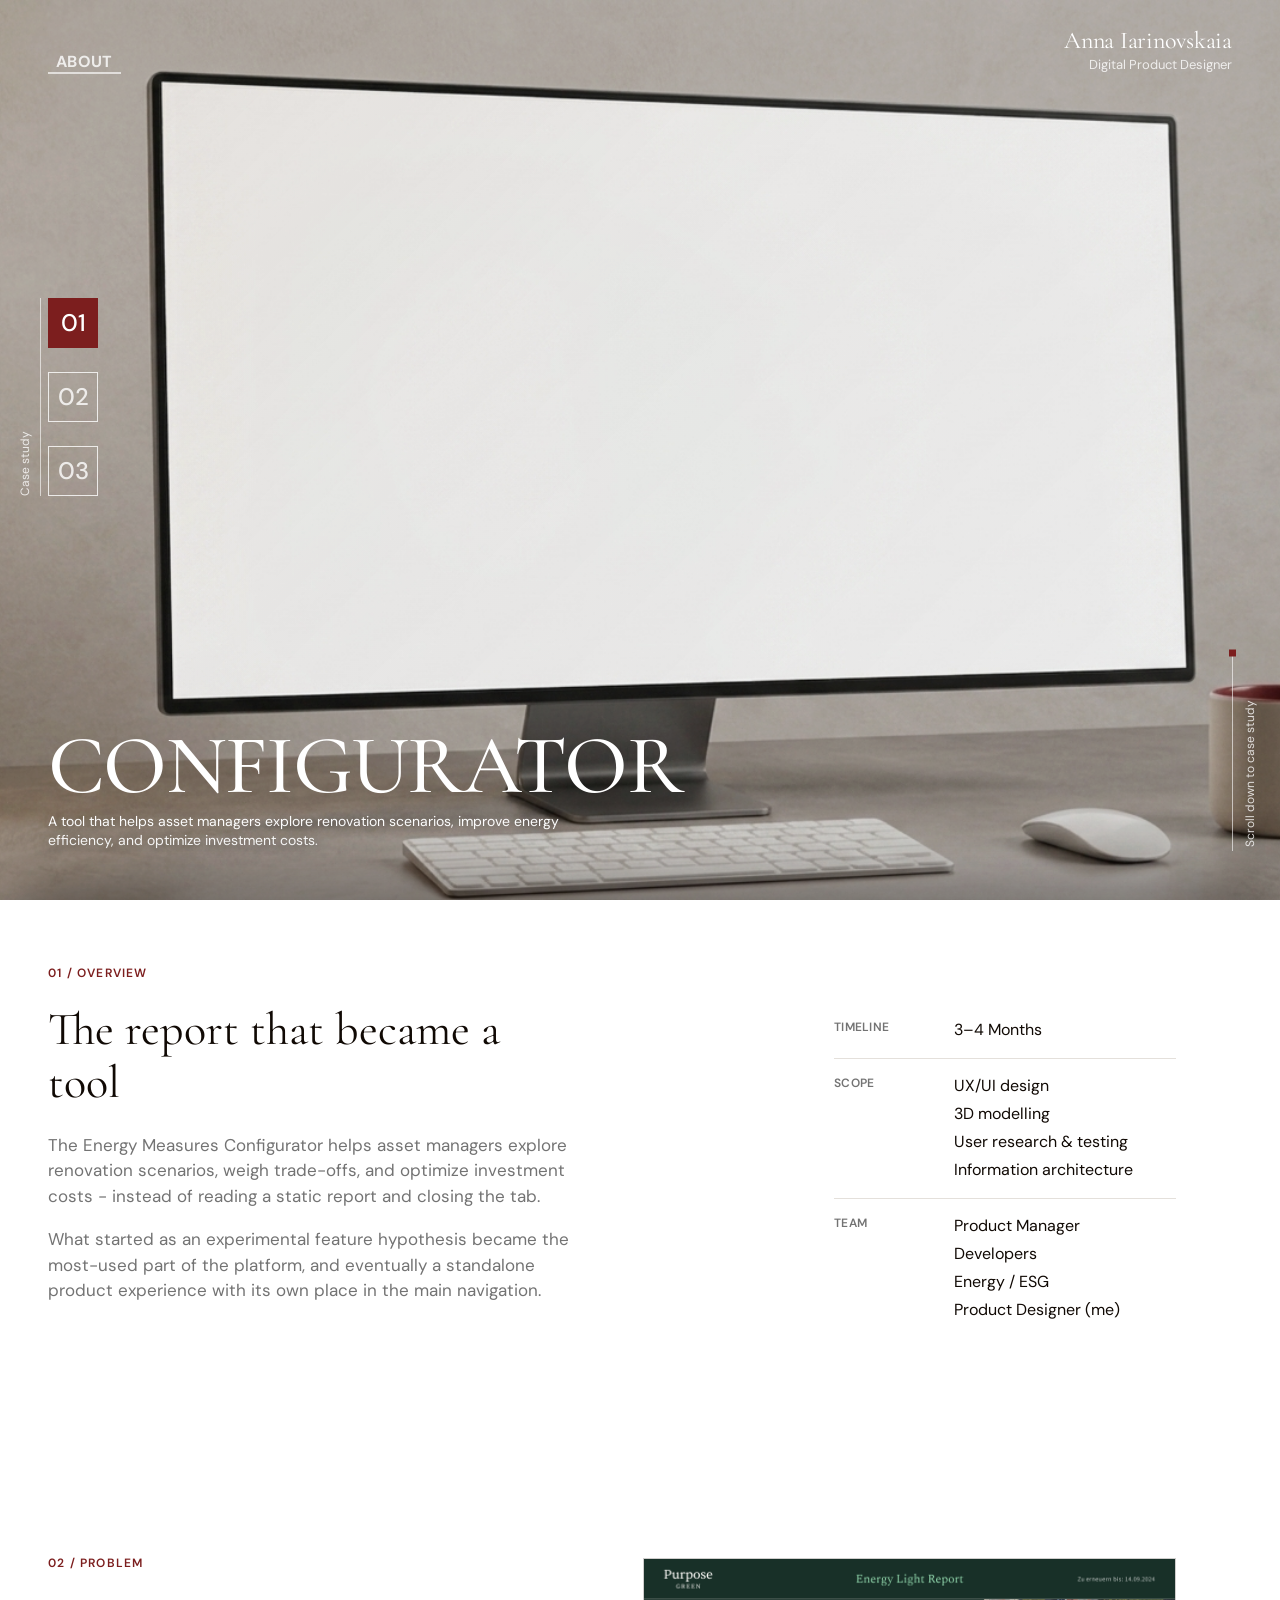
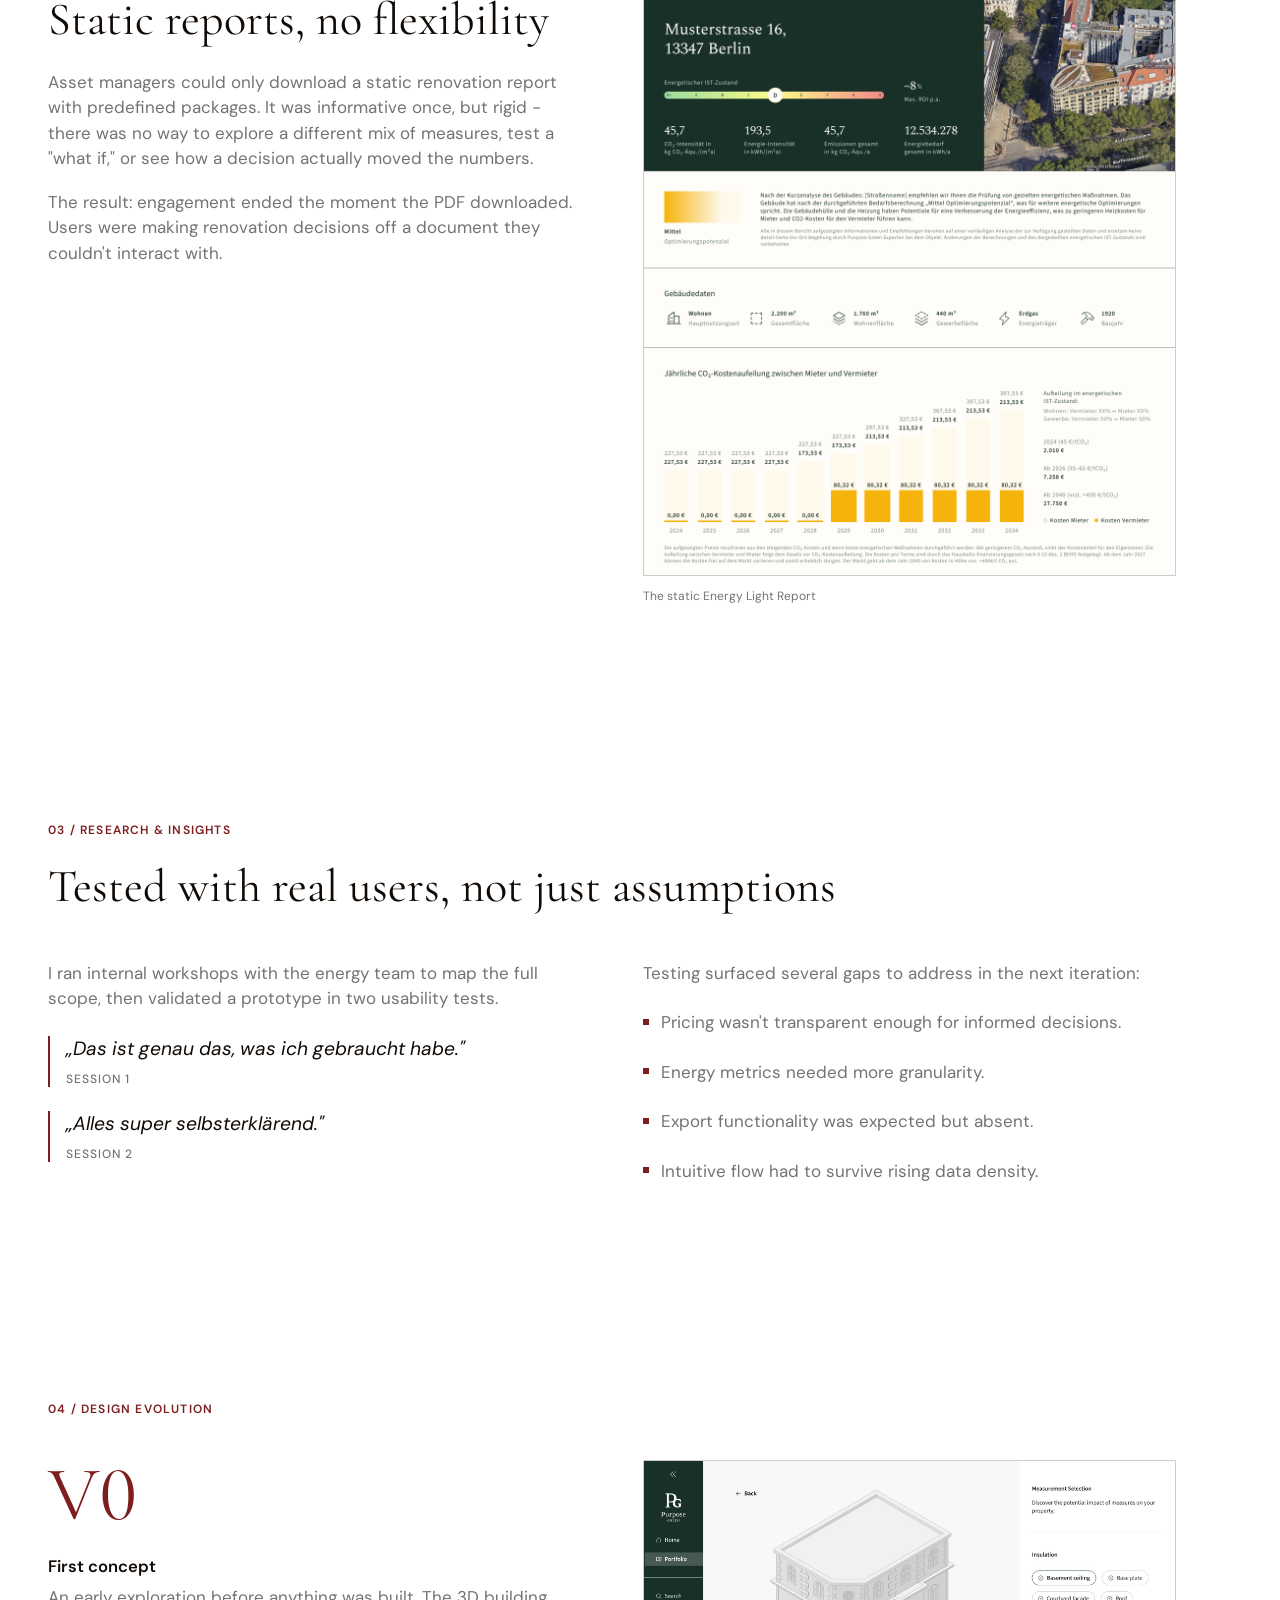
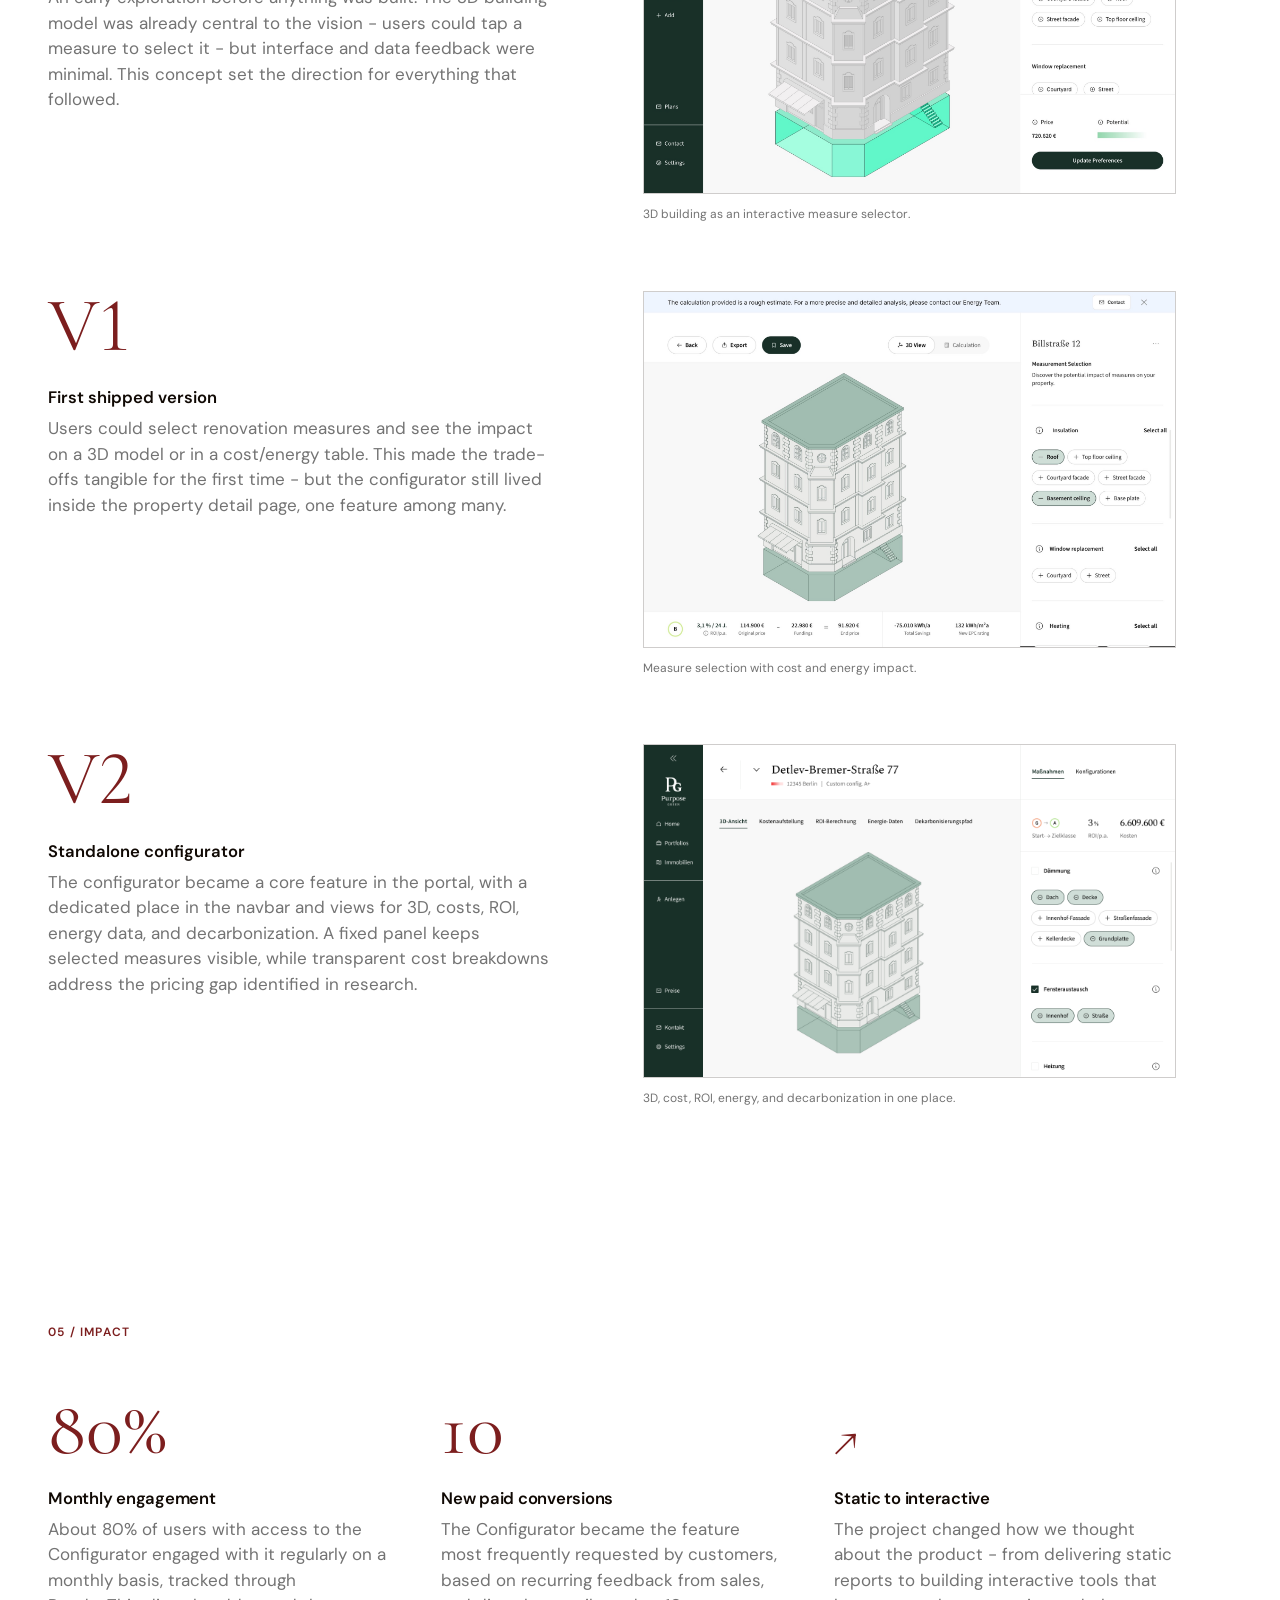
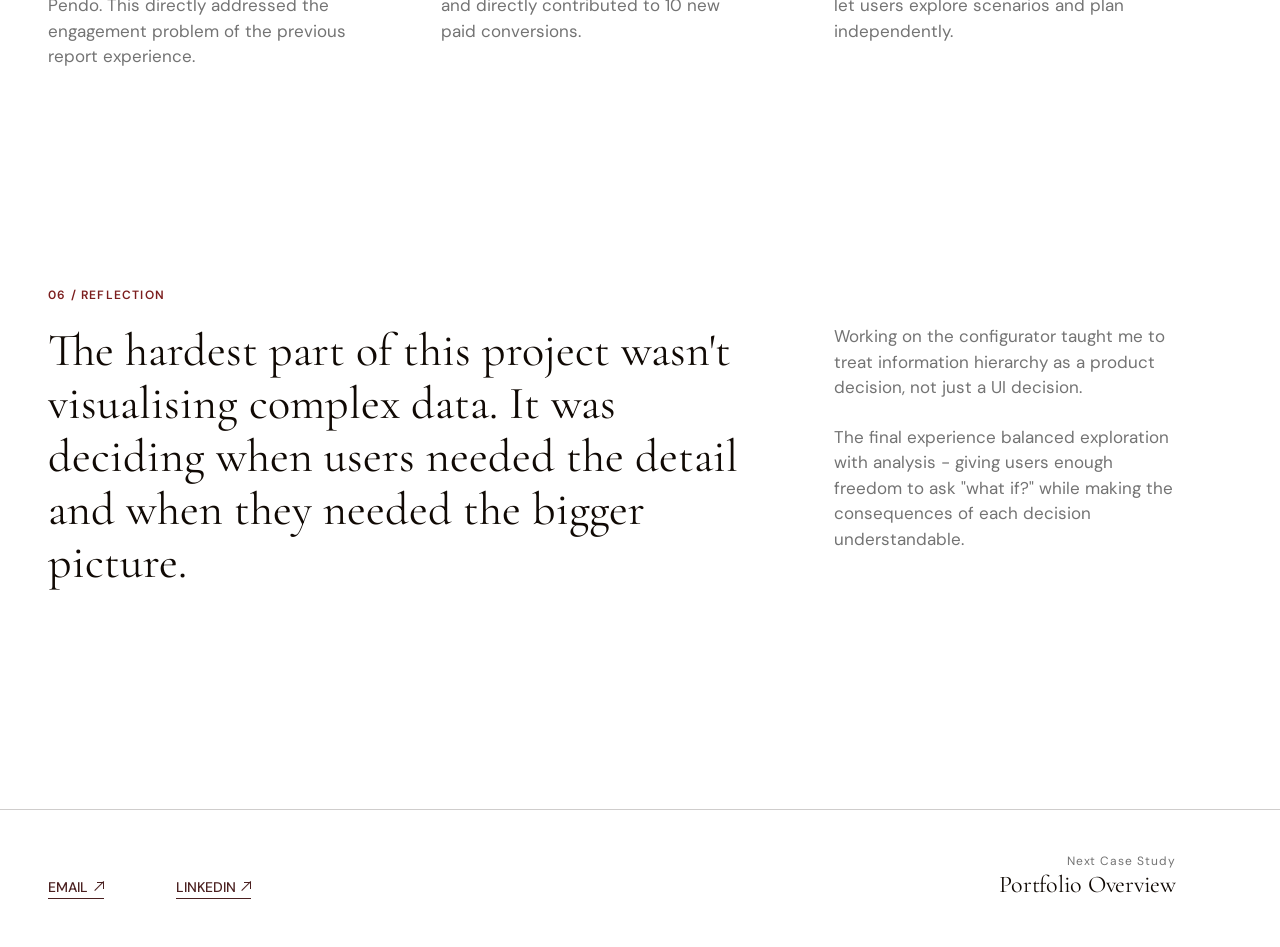
==== commit e818f963: "Fix design-system drift: tokenize ledger component, restore fluid case-card type Ledger's border/col" ====
--- a/index.html
+++ b/index.html
@@ -303,26 +303,31 @@
         <h2 class="case-detail__label">01 / Overview</h2>
         <h3 class="case-detail__intro-heading">From properties to portfolios</h3>
         <div class="case-detail__body-stack">
-          <p class="case-detail__overview-lead">The platform originally focused on individual properties. But asset managers operate at a portfolio level - their goal is to maximize ROI and cash flow across multiple assets simultaneously.</p>
-        </div>
-      </div>
-      <div class="case-detail__overview-col-meta">
-        <div class="case-detail__meta-col">
-          <span class="case-detail__meta-label">Timeline</span>
-          <span class="case-detail__meta-value">3 Months</span>
-        </div>
-        <div class="case-detail__meta-col">
-          <span class="case-detail__meta-label">Scope</span>
-          <span class="case-detail__meta-value">UX/UI design</span>
-          <span class="case-detail__meta-value">Research</span>
-          <span class="case-detail__meta-value">Information architecture</span>
-          <span class="case-detail__meta-value">Testing</span>
-        </div>
-        <div class="case-detail__meta-col">
-          <span class="case-detail__meta-label">Team</span>
-          <span class="case-detail__meta-value">Product Manager</span>
-          <span class="case-detail__meta-value">Developers</span>
-          <span class="case-detail__meta-value">Product Designer (me)</span>
+          <p class="case-detail__overview-lead">The platform originally focused on individual properties. I designed a portfolio-level experience to help asset managers understand overall performance, compare strategies, and identify where to act first.</p>
+          <p class="case-detail__overview-lead">The work connected existing property and renovation data into a clear Current State, Strategy, and Roadmap — shifting the experience from analyzing individual assets to making portfolio-level decisions.</p>
+        </div>
+      </div>
+      <div class="case-detail__overview-ledger">
+        <div class="case-detail__ledger-row">
+          <span class="case-detail__ledger-label">Timeline</span>
+          <div class="case-detail__ledger-value">3 Months</div>
+        </div>
+        <div class="case-detail__ledger-row">
+          <span class="case-detail__ledger-label">Scope</span>
+          <div class="case-detail__ledger-value case-detail__ledger-value--list">
+            <div>UX/UI design</div>
+            <div>Research</div>
+            <div>Information architecture</div>
+            <div>Testing</div>
+          </div>
+        </div>
+        <div class="case-detail__ledger-row">
+          <span class="case-detail__ledger-label">Team</span>
+          <div class="case-detail__ledger-value case-detail__ledger-value--list">
+            <div>Product Manager</div>
+            <div>Developers</div>
+            <div class="case-detail__ledger-highlight">Product Designer (me)</div>
+          </div>
         </div>
       </div>
     </div>
@@ -476,8 +481,8 @@
       <h2 class="case-detail__label">08 / Reflection</h2>
       <p class="case-detail__reflection-quote">Good portfolio design isn't about showing more data. It's about helping users understand what matters.</p>
       <div class="case-detail__reflection-body">
-        <p>This project taught me that portfolio-level design adds the most value through guidance and prioritization - helping users understand where to start, what deserves attention, and what action to take next.</p>
-        <p>Narrowing the experience to Current State and Strategy, rather than building every dimension at once, allowed me to prototype and validate quickly within real data constraints. Future iterations would extend the experience to commercial properties, refine scenario customization, and deepen the connection between strategy selection and Configurator output.</p>
+        <p>This project taught me that portfolio design is most valuable when it guides prioritization - helping users know where to start and what to act on next.</p>
+        <p>Focusing on Current State and Strategy helped me validate the direction quickly within real data constraints.</p>
       </div>
     </div>
 
@@ -507,30 +512,34 @@
           <p class="case-detail__overview-secondary case-detail__overview-secondary--dim">With the shift to a freemium model, users could now sign up and begin independently. But the product wasn't ready to receive them — new users arrived at an empty dashboard, with no indication of how to get started or unlock value.</p>
         </div>
       </div>
-      <div class="case-detail__overview-col-meta">
-        <div class="case-detail__meta-col">
-          <span class="case-detail__meta-label">Timeline</span>
-          <span class="case-detail__meta-value">1 Month</span>
-        </div>
-        <div class="case-detail__meta-col">
-          <span class="case-detail__meta-label">Scope</span>
-          <span class="case-detail__meta-value">Product strategy</span>
-          <span class="case-detail__meta-value">UX/UI design</span>
-          <span class="case-detail__meta-value">User research &amp; testing</span>
-          <span class="case-detail__meta-value">User flows</span>
-        </div>
-        <div class="case-detail__meta-col">
-          <span class="case-detail__meta-label">Team</span>
-          <span class="case-detail__meta-value">Product Manager</span>
-          <span class="case-detail__meta-value">Developers</span>
-          <span class="case-detail__meta-value">Product Designer (me)</span>
+      <div class="case-detail__overview-ledger">
+        <div class="case-detail__ledger-row">
+          <span class="case-detail__ledger-label">Timeline</span>
+          <div class="case-detail__ledger-value">1 Month</div>
+        </div>
+        <div class="case-detail__ledger-row">
+          <span class="case-detail__ledger-label">Scope</span>
+          <div class="case-detail__ledger-value case-detail__ledger-value--list">
+            <div>Product strategy</div>
+            <div>UX/UI design</div>
+            <div>User research &amp; testing</div>
+            <div>User flows</div>
+          </div>
+        </div>
+        <div class="case-detail__ledger-row">
+          <span class="case-detail__ledger-label">Team</span>
+          <div class="case-detail__ledger-value case-detail__ledger-value--list">
+            <div>Product Manager</div>
+            <div>Developers</div>
+            <div class="case-detail__ledger-highlight">Product Designer (me)</div>
+          </div>
         </div>
       </div>
     </div>
 
     <div class="case-detail__row case-detail__row--problem">
       <h2 class="case-detail__label">02 / Problem</h2>
-      <h3 class="case-detail__intro-heading">The product didn't tell users where to start</h3>
+      <h3 class="case-detail__intro-heading">The product didn't tell users where to start or how to reach value</h3>
       <div class="case-detail__impact-content">
         <p class="case-detail__overview-lead">Users signed up without a clear path to their first meaningful action. The empty dashboard gave them no direction, while creating a property, the key step to unlocking the product's value, was not made clear.</p>
       </div>
@@ -630,8 +639,8 @@
       <h2 class="case-detail__label">06 / Reflection</h2>
       <p class="case-detail__reflection-quote">Good onboarding isn't about explaining everything. It's about getting users to their first meaningful action.</p>
       <div class="case-detail__reflection-body">
-        <p>This project taught me that onboarding is part of the product experience, not a layer added on top of it. By focusing the flow around creating a first property, the experience could guide users toward value without overwhelming them with information upfront.</p>
-        <p>Designing for incomplete data also changed how I thought about progress. Instead of treating missing information as a blocker, the flow gave users ways to move forward and return later — creating a more flexible experience that could support self-serve adoption as the product scaled.</p>
+        <p>This project taught me that onboarding is part of the product experience, not a layer added on top. Focusing the flow around creating a first property helped users reach value without being overwhelmed.</p>
+        <p>Designing for incomplete data also showed me how progress can replace blockers — letting users move forward and return later.</p>
       </div>
     </div>
 
--- a/css/styles.css
+++ b/css/styles.css
@@ -9,6 +9,7 @@
   --color-off-white: #ffffff;
   --color-image-stroke: rgba(16, 9, 4, 0.2);
   --color-grey: #737373; /* darkened from #8c8c8c: 3.36:1 on white failed WCAG AA; #737373 gives 4.74:1 */
+  --color-hairline-on-white: #e4e0db; /* dividers on the off-white case-detail background; --color-image-stroke composited on white renders ~#cfcecd, a visibly cooler/darker grey, so kept distinct */
 
   /* Line weights — dividers, image frames, underlines, icon strokes, rails
      use --line-hairline; quote/modal accent borders use --line-accent. */
@@ -38,25 +39,16 @@
   --leading-heading-sm: 1.09;
   --outcome-label-size: clamp(20px, 1.9vw, 36px);
 
-  /* Body-copy "Detail" tier — quieter than the case-study lede/supporting
-     tiers, cork-border colored. Used for numbered-decision-list item
-     descriptions (Onboarding's key-decisions, Portfolio's Approach list)
-     and intro paragraphs (Portfolio's Exploration/Validation rows). Named
-     here because the same three numbers were previously duplicated ad hoc
-     across .case-detail__decision-body, .case-detail__overview-secondary,
-     .case-detail__columns p, and .case-detail__research-intro. */
-  --body-detail-size: clamp(15px, 1.1vw, 20px);
-  --leading-body-detail: 1.5;
-
-  /* Body-copy "Lead" and "Secondary" tiers — the prominent intro paragraph
-     of a two-part pair (dark, larger) and its dimmer supporting paragraph
-     (grey). Shared across every case study's Overview/Problem/Context intro
-     pairs and Research/Exploration/Validation lead-ins — previously
-     hand-copied as raw clamp() values in three separate places per tier. */
+  /* Body-copy "Lead" tier — the single size/style for all grey body
+     paragraphs across case studies: intro pairs (Overview/Problem/Context,
+     Research/Exploration/Validation), numbered-decision-list item
+     descriptions (Onboarding's key-decisions, Portfolio's Approach/Final
+     Solution, Configurator's Design Evolution), and reflection copy.
+     Previously split into three near-identical tiers (Lead/Secondary/Detail)
+     that read as inconsistent sizes for the same grey body-copy role;
+     collapsed to one so all grey paragraphs match. */
   --body-lead-size: clamp(17px, 1.3vw, 23px);
   --leading-body-lead: 1.5;
-  --body-secondary-size: clamp(15px, 1.35vw, 18px);
-  --leading-body-secondary: 1.6;
 
   /* Spacing */
   --spacing-6: 6px;
@@ -671,7 +663,7 @@
 }
 
 .intro__role {
-  color: var(--text-secondary);
+  color: var(--text-tertiary);
 }
 
 .intro__name {
@@ -749,7 +741,7 @@
   font-weight: var(--font-weight-bold);
   letter-spacing: 0.02em;
   text-transform: uppercase;
-  color: var(--text-primary);
+  color: var(--text-tertiary);
   background: transparent;
   border: none;
   padding: 0;
@@ -915,7 +907,7 @@
   background-image: linear-gradient(
     to bottom,
     rgba(139, 40, 40, 0.85) 50%,
-    var(--text-primary) 50%
+    var(--text-tertiary) 50%
   );
   background-size: 100% 200%;
   background-position: 0 100%;
@@ -966,7 +958,7 @@
   top: 0;
   bottom: 0;
   width: var(--line-hairline);
-  background: rgba(255, 255, 255, 0.3);
+  background: rgba(255, 255, 255, 0.6);
 }
 
 .case-nav__label {
@@ -982,7 +974,7 @@
   font-size: 12px;
   font-weight: var(--font-weight-regular);
   letter-spacing: normal;
-  color: var(--text-secondary);
+  color: var(--text-tertiary);
   display: flex;
   align-items: flex-end;
   justify-content: flex-start;
@@ -1002,7 +994,7 @@
   align-items: center;
   justify-content: center;
   background: transparent;
-  border: var(--line-hairline) solid var(--color-off-white);
+  border: var(--line-hairline) solid var(--text-tertiary);
   color: var(--text-tertiary);
   font-family: var(--font-display);
   font-size: 24px;
@@ -1047,10 +1039,11 @@
 
 .case-card__desc {
   margin: 0.7vh 0 0;
-  font-size: 16px;
+  font-size: clamp(14px, 1.05vw, 21px);
   font-weight: var(--font-weight-regular);
   line-height: 1.4;
-  color: var(--text-secondary);
+  color: var(--text-primary);
+  text-shadow: 0 2px 12px rgba(0, 0, 0, 0.4);
   max-width: 40vw;
   transition: opacity 0.2s ease, transform 0.2s ease;
 }
@@ -1330,30 +1323,6 @@
   color: var(--color-walnut-shadow);
 }
 
-/* ---------- META ROW ---------- */
-
-.case-detail__meta-col {
-  display: flex;
-  flex-direction: column;
-  gap: var(--spacing-6);
-}
-
-.case-detail__meta-label {
-  font-size: var(--body-detail-size);
-  font-weight: var(--font-weight-regular);
-  color: var(--color-walnut-shadow);
-}
-
-.case-detail__meta-value {
-  font-size: var(--body-detail-size);
-  font-weight: var(--font-weight-regular);
-  color: var(--color-cork-border);
-}
-
-.case-detail__meta-label + .case-detail__meta-value {
-  margin-top: var(--spacing-12);
-}
-
 /* ---------- SECTION ROW (label + content, shared by Context/Goal/Approach) ---------- */
 
 .case-detail__row {
@@ -1400,8 +1369,8 @@
 
 .case-detail__columns p {
   margin: 0;
-  font-size: var(--body-detail-size);
-  line-height: var(--leading-body-detail);
+  font-size: var(--body-lead-size);
+  line-height: var(--leading-body-lead);
   color: var(--color-grey);
 }
 
@@ -1507,7 +1476,7 @@
   border-top: none;
   padding-top: 0;
   padding-left: 20px;
-  color: var(--text-primary);
+  color: var(--color-grey);
 }
 
 /* Small square marker echoing .story__progress-marker's rectangular
@@ -1576,8 +1545,8 @@
 .case-detail__goal-item-heading {
   margin: 0;
   font-family: var(--font-display);
-  font-weight: var(--font-weight-bold);
-  font-size: var(--body-lead-size);
+  font-weight: var(--font-weight-semibold);
+  font-size: clamp(16px, 1.3vw, 19px);
   color: var(--color-walnut-shadow);
 }
 
@@ -1697,8 +1666,8 @@
    quieter base .case-detail__decision-body tier. */
 .case-detail__row--evolution .case-detail__decision-body,
 .case-detail__row--approach .case-detail__decision-body {
-  font-size: var(--body-secondary-size);
-  line-height: 1.6;
+  font-size: var(--body-lead-size);
+  line-height: var(--leading-body-lead);
   color: var(--color-grey);
 }
 
@@ -1737,8 +1706,8 @@
 .case-detail__decision-body {
   margin: 0;
   max-width: 60ch;
-  font-size: var(--body-detail-size);
-  line-height: var(--leading-body-detail);
+  font-size: var(--body-lead-size);
+  line-height: var(--leading-body-lead);
   color: var(--color-grey);
 }
 
@@ -1826,8 +1795,8 @@
 
 .case-detail__overview-secondary {
   margin: 0;
-  font-size: var(--body-detail-size);
-  line-height: var(--leading-body-detail);
+  font-size: var(--body-lead-size);
+  line-height: var(--leading-body-lead);
   color: var(--color-grey);
 }
 
@@ -1962,17 +1931,14 @@
 .case-detail__research-subhead {
   margin: 0;
   font-family: var(--font-display);
-  font-weight: var(--font-weight-bold);
-  font-size: 14px;
-  letter-spacing: 0.02em;
-  text-transform: uppercase;
-  color: var(--color-brand-red);
+  font-weight: var(--font-weight-semibold);
+  font-size: clamp(16px, 1.3vw, 19px);
+  color: var(--color-walnut-shadow);
 }
 
 /* ---- Product Evolution before/after: label stacked above the two
    columns (like the Impact row's label-above-grid treatment) rather than
-   beside them, line-topped bold header, before points in grey and after
-   points in near-black. ---- */
+   beside them, before points in grey and after points in near-black. ---- */
 .case-detail__row--before-after {
   display: block;
 }
@@ -1995,10 +1961,6 @@
 
 .case-detail__row--before-after .case-detail__columns > *:nth-child(2) {
   grid-column: 2;
-}
-
-.case-detail__row--before-after .case-detail__research-subhead {
-  color: var(--color-walnut-shadow);
 }
 
 .case-detail__row--before-after .case-detail__bullets li {
@@ -2055,9 +2017,13 @@
   gap: var(--spacing-24);
 }
 
-/* 04 — onboarding-into-dashboard before/after: full-width row, side by side. */
+/* 04 — onboarding-into-dashboard before/after: full-width row, side by side.
+   Gap matches the text/image column-gap used elsewhere in this row
+   (.case-detail__row--evolution .case-detail__decision) so each before/after
+   image renders at the same width as point 02's single decision image. */
 .case-detail__decision .case-detail__key-decision-compare {
   flex-direction: row;
+  gap: var(--spacing-62);
 }
 
 .case-detail__decision .case-detail__compare-item {
@@ -2132,13 +2098,10 @@
   gap: var(--spacing-62) var(--spacing-62);
 }
 
-/* Label stays alone in the left column; headline and body paragraph
-   stack together in the right column (the 2-column split keeps its width
-   matched to the Goal/Approach columns below). */
 #case-detail-3 .case-detail__row--problem {
   grid-template-columns: repeat(2, minmax(0, 1fr));
   row-gap: var(--spacing-24);
-  align-items: baseline;
+  align-items: start;
 }
 
 #case-detail-3 .case-detail__row--problem .case-detail__label {
@@ -2146,9 +2109,12 @@
   grid-row: 1;
 }
 
+/* Heading stays in the left column, the same track width as the Goal
+   section's left column below (#case-detail-3 .case-detail__row--goal
+   .case-detail__goal-content: identical repeat(2, minmax(0, 1fr)) split). */
 #case-detail-3 .case-detail__row--problem .case-detail__intro-heading {
-  grid-column: 2;
-  grid-row: 1;
+  grid-column: 1;
+  grid-row: 2;
 }
 
 #case-detail-3 .case-detail__row--problem .case-detail__impact-content {
@@ -2171,6 +2137,11 @@
 
 #case-detail-3 .case-detail__row--impact .case-detail__impact-grid {
   grid-template-columns: repeat(auto-fit, minmax(240px, 1fr));
+}
+
+#case-detail-3 .case-detail__row--impact .case-detail__impact-item {
+  padding-top: 0;
+  border-top: none;
 }
 
 #case-detail-3 .case-detail__row--problem .case-detail__impact-item {
@@ -2218,8 +2189,8 @@
 }
 
 .case-detail__impact-item .case-detail__decision-body {
-  font-size: var(--body-secondary-size);
-  line-height: 1.6;
+  font-size: var(--body-lead-size);
+  line-height: var(--leading-body-lead);
   max-width: 42ch;
   color: var(--color-grey);
   opacity: 1;
@@ -2238,8 +2209,8 @@
 
 .case-detail__reflection-body p {
   margin: 0;
-  font-size: var(--body-secondary-size);
-  line-height: 1.6;
+  font-size: var(--body-lead-size);
+  line-height: var(--leading-body-lead);
   color: var(--color-grey);
 }
 
@@ -2285,7 +2256,7 @@
   border-top: none;
   font-size: var(--body-lead-size);
   line-height: var(--leading-body-lead);
-  color: var(--color-cork-border);
+  color: var(--color-grey);
 }
 
 /* Same small rectangle marker used for bullets elsewhere on the page
@@ -2367,85 +2338,37 @@
    below) — one mechanism per boundary. */
 
 /* ---- Overview: shared component (label, headline, lead/secondary body
-   copy, Timeline/Scope/Team meta grid) — primary content left, Timeline/
-   Scope/Team right, the same left-primary/right-secondary column logic as
-   Problem (text left, image right) and Reflection (quote left, commentary
-   right). Reused by any row carrying .case-detail__row--overview — not
-   specific to one case study. ---- */
-
-/* #case-detail-1 .case-detail__row above (ID + class, specificity 1-1-0)
-   resets every row in this case study to display:block, which beats the
-   shared .case-detail__row--overview rule below on specificity alone
-   (class only, 0-1-0) regardless of source order — unlike Problem/
-   Research, which opt back out via their own #case-detail-1-scoped rules.
-   Overview needs the same ID-scoped opt-out here.
-
-   Case study 1 uses its own explicit 3-column grid below, not the shared
-   one further down, so two different alignments hold at once:
-   - text ends exactly where the Problem row's image starts, i.e. the
-     Problem grid's own column1-end (50% of this row's width, plus half
-     Problem's fixed column-gap — the same math as .case-detail__row--
-     hypothesis .case-detail__goal-grid's margin-top above, applied to a
-     width instead of a length);
-   - the ledger's label column lines up with "Static to interactive", the
-     third column of the Impact grid (#case-detail-1 .case-detail__impact-
-     grid — repeat(auto-fit, minmax(240px, 1fr)) resolving to 3 equal
-     tracks at this width, gap clamp(40px, 4vw, 60px)).
-   Column 2 here is an unlabeled spacer absorbing the gap between those
-   two independently-computed boundaries — its width is whatever's left
-   between text-end and ledger-start, which can differ from either
-   section's own gap. Both items are pinned to grid-row: 1 (no spanning),
-   so — unlike the shared 3-row grid below, where a much-taller ledger
-   spanning several auto rows would stretch them and blow out the
-   heading-to-body gap on the left — there's no row-growth risk here. */
-#case-detail-1 .case-detail__row--overview {
-  --impact-col-gap: clamp(40px, 4vw, 60px);
-  display: grid;
-  grid-template-columns:
-    calc(50% + (var(--spacing-62) / 2))
-    calc((100% / 6) + (var(--impact-col-gap) * 2 / 3) - (var(--spacing-62) / 2))
-    calc((100% / 3) - (var(--impact-col-gap) * 2 / 3));
-  column-gap: 0;
-}
-
-#case-detail-1 .case-detail__overview-col-text {
+   copy, ledger rail) — primary content left, ledger right, the same
+   left-primary/right-secondary column logic as Problem (text left, image
+   right) and Reflection (quote left, commentary right). The three case
+   studies share .case-detail__overview-col-text, .case-detail__overview-
+   ledger and the .case-detail__ledger-* component below, but each defines
+   its own #case-detail-N .case-detail__row--overview grid immediately
+   following, aligned to whatever that case's own Problem-image and/or
+   Impact-grid geometry gives it to align with (see each block's comment).
+
+   #case-detail-N .case-detail__row above (ID + class, specificity 1-1-0)
+   resets every row in that case study to display:block, which beats a
+   shared class-only rule on specificity alone regardless of source order
+   — unlike Problem/Research, which opt back out via their own
+   #case-detail-N-scoped rules, Overview needs its grid declared ID-scoped
+   directly to win that fight. */
+#case-detail-1 .case-detail__overview-col-text,
+#case-detail-2 .case-detail__overview-col-text,
+#case-detail-3 .case-detail__overview-col-text {
   grid-column: 1;
   grid-row: 1;
   display: flex;
   flex-direction: column;
   gap: var(--spacing-24);
   min-width: 0;
-}
-
-.case-detail__row--overview {
-  display: grid;
-  grid-template-columns: repeat(2, minmax(0, 1fr));
-  column-gap: var(--spacing-62);
-  row-gap: var(--spacing-24);
-  align-items: start;
-}
-
-/* Flattened so label/headline/body-stack become direct items of the row
-   grid — this lets the meta grid's row-start land exactly at the
-   body-stack's row-start (label-row height + heading-row height + the two
-   row-gaps) with no measured/guessed offset. */
-.case-detail__overview-col-text {
-  display: contents;
-}
-
-.case-detail__overview-col-text .case-detail__label {
-  grid-column: 1;
-  grid-row: 1;
-}
-
-.case-detail__row--overview .case-detail__intro-heading {
-  grid-column: 1;
-  grid-row: 2;
+  /* Caps the heading + body measure to match Problem/Research's column
+     width (~620px) instead of the full 1fr text track, which is wider
+     here only because it's sized off the ledger/Impact-grid math above. */
+  max-width: 620px;
 }
 
 .case-detail__overview-col-text .case-detail__body-stack {
-  grid-column: 1;
-  grid-row: 3;
   display: flex;
   flex-direction: column;
   gap: var(--spacing-18);
@@ -2467,100 +2390,119 @@
   color: var(--color-grey);
 }
 
-/* Timeline / Scope / Team sit side by side in the right column, top-
-   aligned with the body text (not the headline) via the grid-row
-   placement above — each value stacks on its own line via
-   .case-detail__meta-col's flex gap. align-items is "start", not
-   "baseline": each column is itself a column flex container, and
-   browsers disagree on how to synthesize a baseline for a multi-line
-   flex column (it shifts with item count), which throws Team - the
-   only column with 4 lines instead of 1-3 - out of line with Timeline
-   and Scope. Starting all three at their shared top edge sidesteps
-   that ambiguity entirely, since every column's first child is a
-   label at the same font-size/line-height. */
-.case-detail__overview-col-meta {
+/* margin-top skips past the "01 / Overview" label + its gap so the rail's
+   top rule lands level with the intro-heading next to it, using the same
+   measured label-height + gap formula as .case-detail__row--hypothesis
+   .case-detail__goal-grid above. grid-column defaults to 2 (the plain
+   text|ledger split used by case studies 2 and 3); case 1's 3-column grid
+   overrides it to 3. */
+#case-detail-1 .case-detail__overview-ledger,
+#case-detail-2 .case-detail__overview-ledger,
+#case-detail-3 .case-detail__overview-ledger {
   grid-column: 2;
-  grid-row: 3;
-  align-self: start;
-  display: grid;
-  grid-template-columns: repeat(3, minmax(0, 1fr));
-  column-gap: var(--spacing-24);
-  align-items: start;
-}
-
-/* Labels and values read as body copy, matching the paragraph text next
-   to them, instead of a small bold field-label style. */
-.case-detail__overview-col-meta .case-detail__meta-label,
-.case-detail__overview-col-meta .case-detail__meta-value {
-  font-size: var(--body-detail-size);
-  font-weight: var(--font-weight-regular);
-  line-height: 1.5;
-}
-
-/* Labels are uppercase and grey, distinct from the values but not
-   competing with the maroon accent reserved for the section label. */
-.case-detail__overview-col-meta .case-detail__meta-label {
-  text-transform: uppercase;
-  letter-spacing: 0.02em;
-  color: var(--color-grey);
-}
-
-/* Values read as plain body text — never the cork-border/maroon tone
-   used for secondary paragraph copy elsewhere on this page. */
-.case-detail__overview-col-meta .case-detail__meta-value {
-  color: var(--color-walnut-shadow);
-}
-
-/* ---- Overview ledger rail (case study 1 only): a single-column right-hand
-   spec list replacing the three-column Timeline/Scope/Team meta grid used
-   by case studies 2 and 3 above. Each row is its own label/value grid with
-   a hairline rule between rows only — :first-child opts out so there's no
-   divider above Timeline, and with no trailing closer row there's none
-   below Team either. margin-top skips past the "01 / Overview" label + its
-   gap so the rail's top rule lands level with the intro-heading next to
-   it, using the same measured label-height + gap formula as
-   .case-detail__row--hypothesis .case-detail__goal-grid above. */
-#case-detail-1 .case-detail__overview-ledger {
-  grid-column: 3;
   grid-row: 1;
   min-width: 0;
   align-self: start;
   margin-top: calc(var(--spacing-24) + (12px * var(--leading-heading)));
 }
 
-#case-detail-1 .case-detail__ledger-row {
+/* ---- Overview grid (Configurator): three tracks, not two. Text is pinned
+   to the exact same formula as Problem's own column (row width minus one
+   column-gap, halved) so the two columns are pixel-identical at every
+   viewport, not just near the ~1300px reference width a fixed max-width
+   cap would only happen to match. The middle track is a flexible spacer
+   that absorbs whatever's left; the ledger keeps its original formula so
+   its label column still lines up with "Static to interactive", the
+   third column of the Impact grid (#case-detail-1 .case-detail__impact-
+   grid — repeat(auto-fit, minmax(240px, 1fr)) resolving to 3 equal tracks
+   at this width, gap clamp(40px, 4vw, 60px)) — see
+   .case-detail__overview-ledger's grid-column:3 override below. ---- */
+#case-detail-1 .case-detail__row--overview {
+  --impact-col-gap: clamp(40px, 4vw, 60px);
   display: grid;
-  grid-template-columns: 96px minmax(0, 1fr);
-  gap: 24px;
-  padding: 16px 0 18px;
-  border-top: 1px solid #e4e0db;
-}
-
-#case-detail-1 .case-detail__ledger-row:first-child {
+  grid-template-columns: calc((100% - var(--spacing-62)) / 2) 1fr calc((100% / 3) - (var(--impact-col-gap) * 2 / 3));
+  column-gap: var(--spacing-62);
+}
+
+#case-detail-1 .case-detail__overview-ledger {
+  grid-column: 3;
+}
+
+/* ---- Overview grid (Portfolio): case 2 has neither a same-page Impact
+   grid nor a reason of its own to set the ledger's width, so instead of
+   deriving one from local geometry (as Configurator and Onboarding do),
+   it just reuses Configurator's ledger-width formula directly — same
+   clamp(40px, 4vw, 60px) column-gap constant — so all three case studies'
+   ledgers render at the same width. Text is 1fr, filling whatever's left
+   of the row's width once that fixed ledger column and the gap between
+   them are accounted for. ---- */
+#case-detail-2 .case-detail__row--overview {
+  --impact-col-gap: clamp(40px, 4vw, 60px);
+  display: grid;
+  grid-template-columns: 1fr calc((100% / 3) - (var(--impact-col-gap) * 2 / 3));
+  column-gap: var(--spacing-62);
+}
+
+/* ---- Overview grid (Onboarding): the mirror image of Portfolio's — case
+   3 has an Impact grid (#case-detail-3 .case-detail__row--impact
+   .case-detail__impact-grid) but no Problem image to align text to. Its
+   Impact grid only overrides grid-template-columns, not gap, so — unlike
+   Configurator's, which sets its own clamp(40px, 4vw, 60px) column-gap —
+   it falls back to the base .case-detail__impact-grid gap, var(--spacing-
+   62) both ways; --impact-col-gap here matches that. The ledger column is
+   set to that Impact grid's own column-3 width; with only two columns
+   here, "1fr" for the text column necessarily fills everything left over,
+   which pins the ledger's start to exactly the same position (100% minus
+   its own width) regardless of the column-gap chosen — the column-gap
+   below is just the standard breathing room, not part of the alignment
+   math (it happens to reuse the same var(--spacing-62) token as
+   --impact-col-gap, but the two are independent). ---- */
+#case-detail-3 .case-detail__row--overview {
+  --impact-col-gap: var(--spacing-62);
+  display: grid;
+  grid-template-columns: 1fr calc((100% / 3) - (var(--impact-col-gap) * 2 / 3));
+  column-gap: var(--spacing-62);
+}
+
+/* ---- Ledger rail: a single-column right-hand spec list replacing the
+   old three-column Timeline/Scope/Team meta grid, shared by all three
+   case studies' Overview sections above. Each row is its own label/value
+   grid with a hairline rule between rows only — :first-child opts out so
+   there's no divider above Timeline, and with no trailing closer row
+   there's none below Team either. ---- */
+.case-detail__ledger-row {
+  display: grid;
+  grid-template-columns: var(--spacing-96) minmax(0, 1fr);
+  gap: var(--spacing-24);
+  padding: 16px 0 var(--spacing-18);
+  border-top: var(--line-hairline) solid var(--color-hairline-on-white);
+}
+
+.case-detail__ledger-row:first-child {
   border-top: none;
 }
 
-#case-detail-1 .case-detail__ledger-label {
+.case-detail__ledger-label {
   font-size: 12px;
   font-weight: 600;
-  letter-spacing: 0.14em;
+  letter-spacing: 0.02em;
   text-transform: uppercase;
   color: var(--color-grey);
 }
 
-#case-detail-1 .case-detail__ledger-value {
+.case-detail__ledger-value {
   font-size: 16px;
-  color: #16110f;
-}
-
-#case-detail-1 .case-detail__ledger-value--list {
+  color: var(--color-walnut-shadow);
+}
+
+.case-detail__ledger-value--list {
   display: flex;
   flex-direction: column;
   gap: 7px;
 }
 
-#case-detail-1 .case-detail__ledger-highlight {
-  color: #16110f;
+.case-detail__ledger-highlight {
+  color: var(--color-walnut-shadow);
 }
 
 /* ---- Problem: text column (label, headline, body, limitations) beside a portrait image ---- */
@@ -2835,6 +2777,11 @@
   line-height: 0.9;
 }
 
+#case-detail-1 .case-detail__impact-item {
+  padding-top: 0;
+  border-top: none;
+}
+
 /* No Configurator-specific override needed here — the sitewide
    .case-detail__impact-item .case-detail__decision-heading default is now
    DM Sans/18.72px/600, the same value this used to require a scoped
@@ -2853,6 +2800,32 @@
   align-items: start;
 }
 
+/* Configurator's Reflection sits directly under Impact
+   (#case-detail-1 .case-detail__impact-grid: 3 equal tracks, gap
+   var(--spacing-62) clamp(40px, 4vw, 60px)) — quote spans the first two
+   of those tracks (+ the gap between them), body takes the third, so
+   both edges land on the same column lines as the stat cards above. */
+#case-detail-1 .case-detail__row--reflection {
+  --impact-col-gap: clamp(40px, 4vw, 60px);
+  grid-template-columns:
+    calc((100% * 2 / 3) - (var(--impact-col-gap) / 3))
+    calc((100% / 3) - (var(--impact-col-gap) * 2 / 3));
+  column-gap: var(--impact-col-gap);
+}
+
+/* Onboarding's Reflection sits directly under Impact too
+   (#case-detail-3 .case-detail__row--impact .case-detail__impact-grid:
+   3 equal tracks, but unlike Configurator's it never overrides the base
+   .case-detail__impact-grid gap, so both axes stay var(--spacing-62)) —
+   same quote-spans-two/body-takes-third split as case 1, just with the
+   row's own gap standing in for --impact-col-gap. */
+#case-detail-3 .case-detail__row--reflection {
+  grid-template-columns:
+    calc((100% * 2 / 3) - (var(--spacing-62) / 3))
+    calc((100% / 3) - (var(--spacing-62) * 2 / 3));
+  column-gap: var(--spacing-62);
+}
+
 #case-detail-1 .case-detail__row--reflection > .case-detail__label,
 #case-detail-2 .case-detail__row--reflection > .case-detail__label,
 #case-detail-3 .case-detail__row--reflection > .case-detail__label {
@@ -2882,16 +2855,17 @@
   margin-top: 0;
 }
 
-#case-detail-1 .case-detail__reflection-body {
-  max-width: 480px;
-}
-
-/* Case 2's reflection row otherwise inherits the shared 1.1fr/1fr quote+body
-   split, which lands the body column ~29px off from the equal 50/50 split
-   used by every other row in this case study (Before/After, Hypothesis,
-   Problem) — realign it so the right column reads on the same edge. */
+/* Portfolio's Reflection sits directly under Product Evolution
+   (#case-detail-2 .case-detail__row--before-after — no local override, so
+   it's the shared base .case-detail__row grid: label / Before / After as
+   3 equal 1fr tracks, gap var(--spacing-62)) — same quote-spans-two/
+   body-takes-third split as cases 1 and 3: quote covers the label +
+   Before tracks, body lands exactly on the After track. */
 #case-detail-2 .case-detail__row--reflection {
-  grid-template-columns: repeat(2, minmax(0, 1fr));
+  grid-template-columns:
+    calc((100% * 2 / 3) - (var(--spacing-62) / 3))
+    calc((100% / 3) - (var(--spacing-62) * 2 / 3));
+  column-gap: var(--spacing-62);
 }
 
 /* ---- Footer: hairline rule, two zones on one shared baseline ----
@@ -3078,12 +3052,17 @@
   .case-detail__row--evolution .case-detail__decision-text,
   .case-detail__row--evolution .case-detail__decision-figure { grid-column: 1; grid-row: auto; }
   .case-detail__impact-grid { grid-template-columns: 1fr; }
-  .case-detail__decision .case-detail__key-decision-compare { flex-direction: column; }
+  #case-detail-1 .case-detail__impact-grid,
+  #case-detail-2 .case-detail__impact-grid,
+  #case-detail-3 .case-detail__row--impact .case-detail__impact-grid { grid-template-columns: 1fr; }
+  .case-detail__decision .case-detail__key-decision-compare { flex-direction: column; gap: var(--spacing-24); }
   #case-detail-3 .case-detail__row--problem { grid-template-columns: 1fr; }
   #case-detail-3 .case-detail__row--problem .case-detail__label,
   #case-detail-3 .case-detail__row--problem .case-detail__intro-heading,
   #case-detail-3 .case-detail__row--problem .case-detail__impact-content { grid-column: 1; grid-row: auto; }
   #case-detail-3 .case-detail__row--problem .case-detail__impact-grid { grid-template-columns: 1fr; }
+  #case-detail-3 .case-detail__row--problem .case-detail__intro-heading,
+  #case-detail-3 .case-detail__row--problem .case-detail__overview-lead { max-width: none; }
   #case-detail-1 .case-detail__row--reflection,
   #case-detail-2 .case-detail__row--reflection,
   #case-detail-3 .case-detail__row--reflection { grid-template-columns: 1fr; }
@@ -3094,16 +3073,15 @@
   #case-detail-3 .case-detail__reflection-quote,
   #case-detail-3 .case-detail__reflection-body { grid-column: 1; max-width: none; }
 
-  .case-detail__row--overview { grid-template-columns: 1fr; row-gap: var(--spacing-24); }
-  .case-detail__row--overview .case-detail__label,
-  .case-detail__row--overview .case-detail__intro-heading,
-  .case-detail__row--overview .case-detail__body-stack,
-  .case-detail__overview-col-meta { grid-column: 1; grid-row: auto; }
-  .case-detail__overview-col-meta { grid-template-columns: 1fr; row-gap: var(--spacing-24); }
-
-  #case-detail-1 .case-detail__row--overview { grid-template-columns: 1fr; row-gap: var(--spacing-24); }
-  #case-detail-1 .case-detail__overview-col-text { grid-column: 1; grid-row: 1; }
-  #case-detail-1 .case-detail__overview-ledger { grid-column: 1; grid-row: 2; margin-top: 0; }
+  #case-detail-1 .case-detail__row--overview,
+  #case-detail-2 .case-detail__row--overview,
+  #case-detail-3 .case-detail__row--overview { grid-template-columns: 1fr; row-gap: var(--spacing-24); column-gap: 0; }
+  #case-detail-1 .case-detail__overview-col-text,
+  #case-detail-2 .case-detail__overview-col-text,
+  #case-detail-3 .case-detail__overview-col-text { grid-column: 1; grid-row: 1; max-width: none; }
+  #case-detail-1 .case-detail__overview-ledger,
+  #case-detail-2 .case-detail__overview-ledger,
+  #case-detail-3 .case-detail__overview-ledger { grid-column: 1; grid-row: 2; margin-top: 0; }
 
   #case-detail-1 .case-detail__row--problem,
   #case-detail-2 .case-detail__row--problem { grid-template-columns: 1fr; }
@@ -3112,7 +3090,7 @@
   #case-detail-2 .case-detail__row--problem .case-detail__intro-heading,
   #case-detail-2 .case-detail__row--problem .case-detail__overview-secondary { max-width: none; }
 
-  #case-detail-1 .case-detail__research-heading { max-width: none; }
+  #case-detail-1 .case-detail__research-heading { max-width: none; white-space: normal; }
   #case-detail-1 .case-detail__research-columns { grid-template-columns: 1fr; row-gap: var(--spacing-24); }
   #case-detail-1 .case-detail__research-lead { max-width: none; }
 
--- a/css/scroll-story.css
+++ b/css/scroll-story.css
@@ -343,7 +343,7 @@
   top: 0;
   bottom: 0;
   width: var(--line-hairline);
-  background: rgba(255, 255, 255, 0.25);
+  background: rgba(255, 255, 255, 0.6);
   transition: opacity 0.3s ease;
 }
 
@@ -371,9 +371,9 @@
 .story__progress-marker {
   position: absolute;
   top: 0;
-  left: -2px;
-  width: 5px;
-  height: 5px;
+  left: -3px;
+  width: 7px;
+  height: 7px;
   background: var(--color-brand-red);
   transform: translateY(-50%);
   transition: transform 0.5s ease, background 0.4s ease, opacity 0.3s ease;
@@ -407,6 +407,7 @@
   font-size: 12px;
   font-weight: var(--font-weight-regular);
   color: var(--text-tertiary);
+  text-shadow: 0 2px 12px rgba(0, 0, 0, 0.4);
   opacity: 1;
   transition: opacity 0.4s ease;
 }
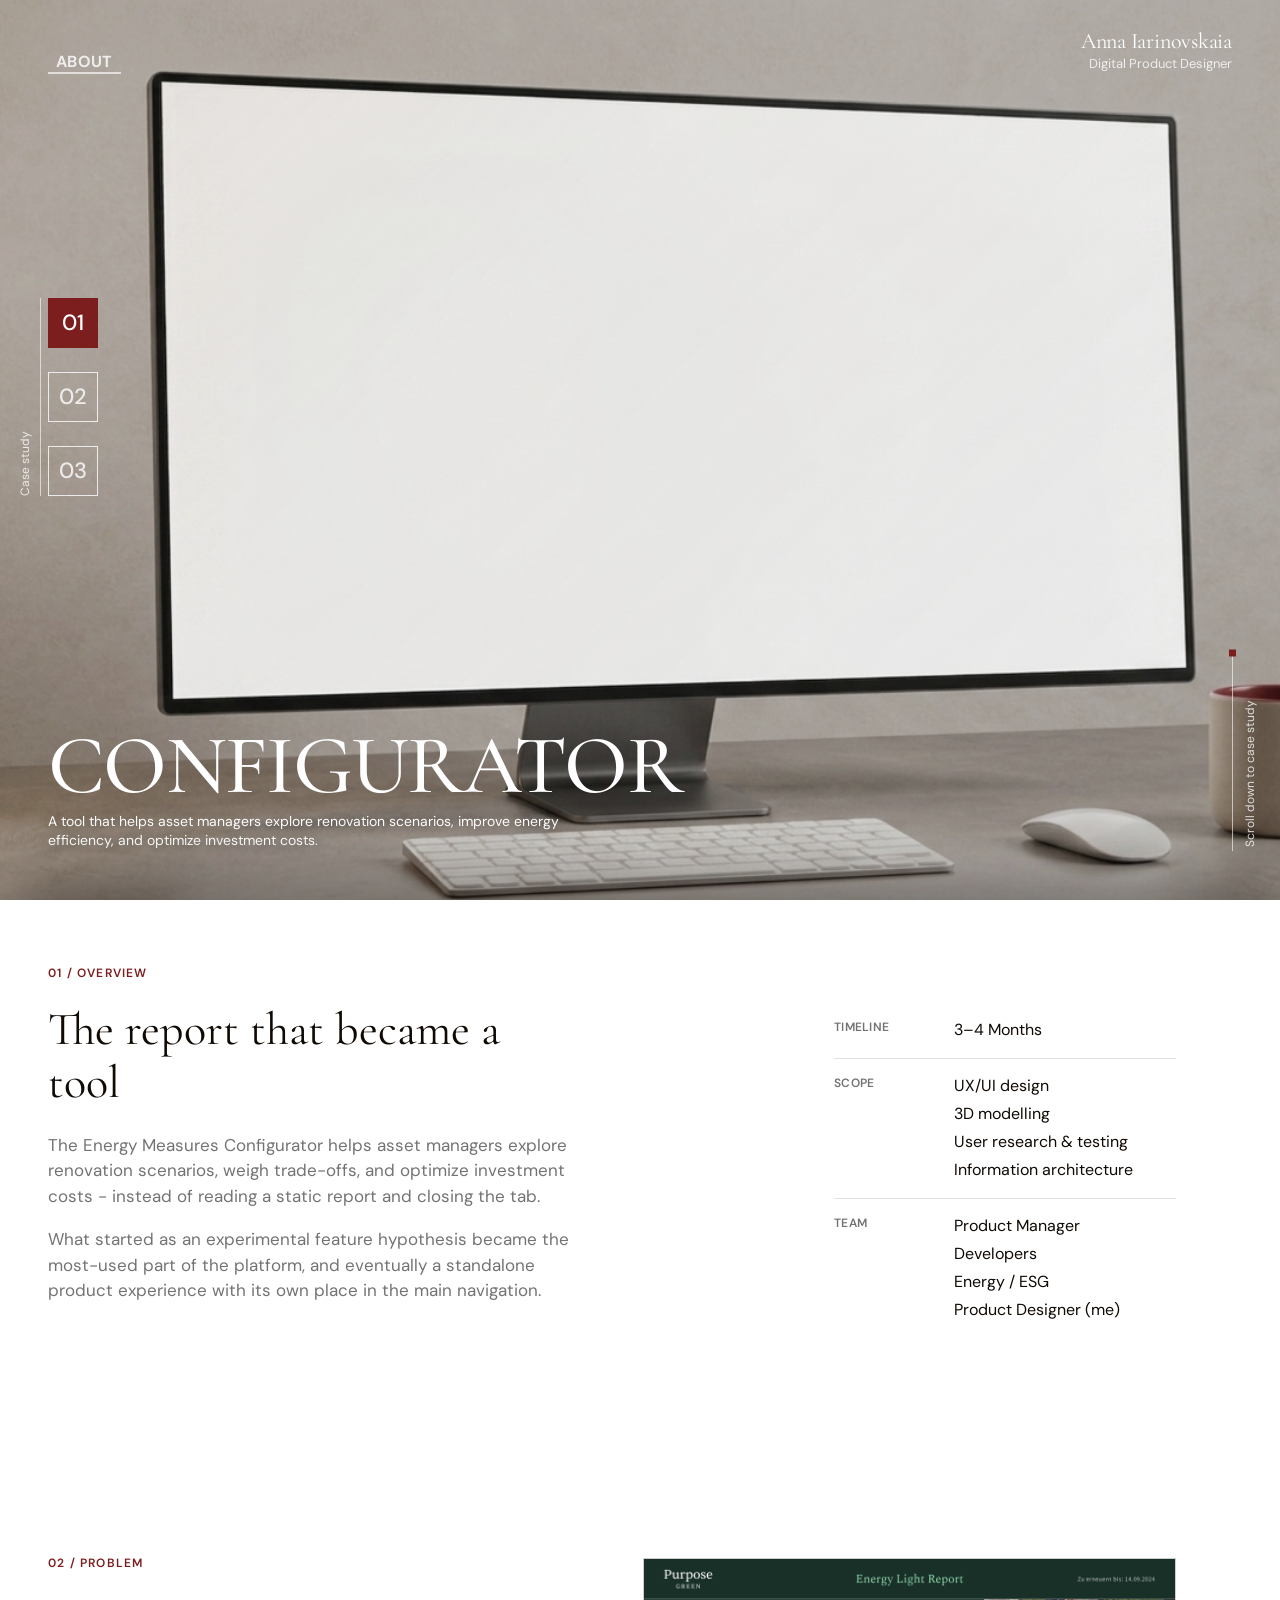
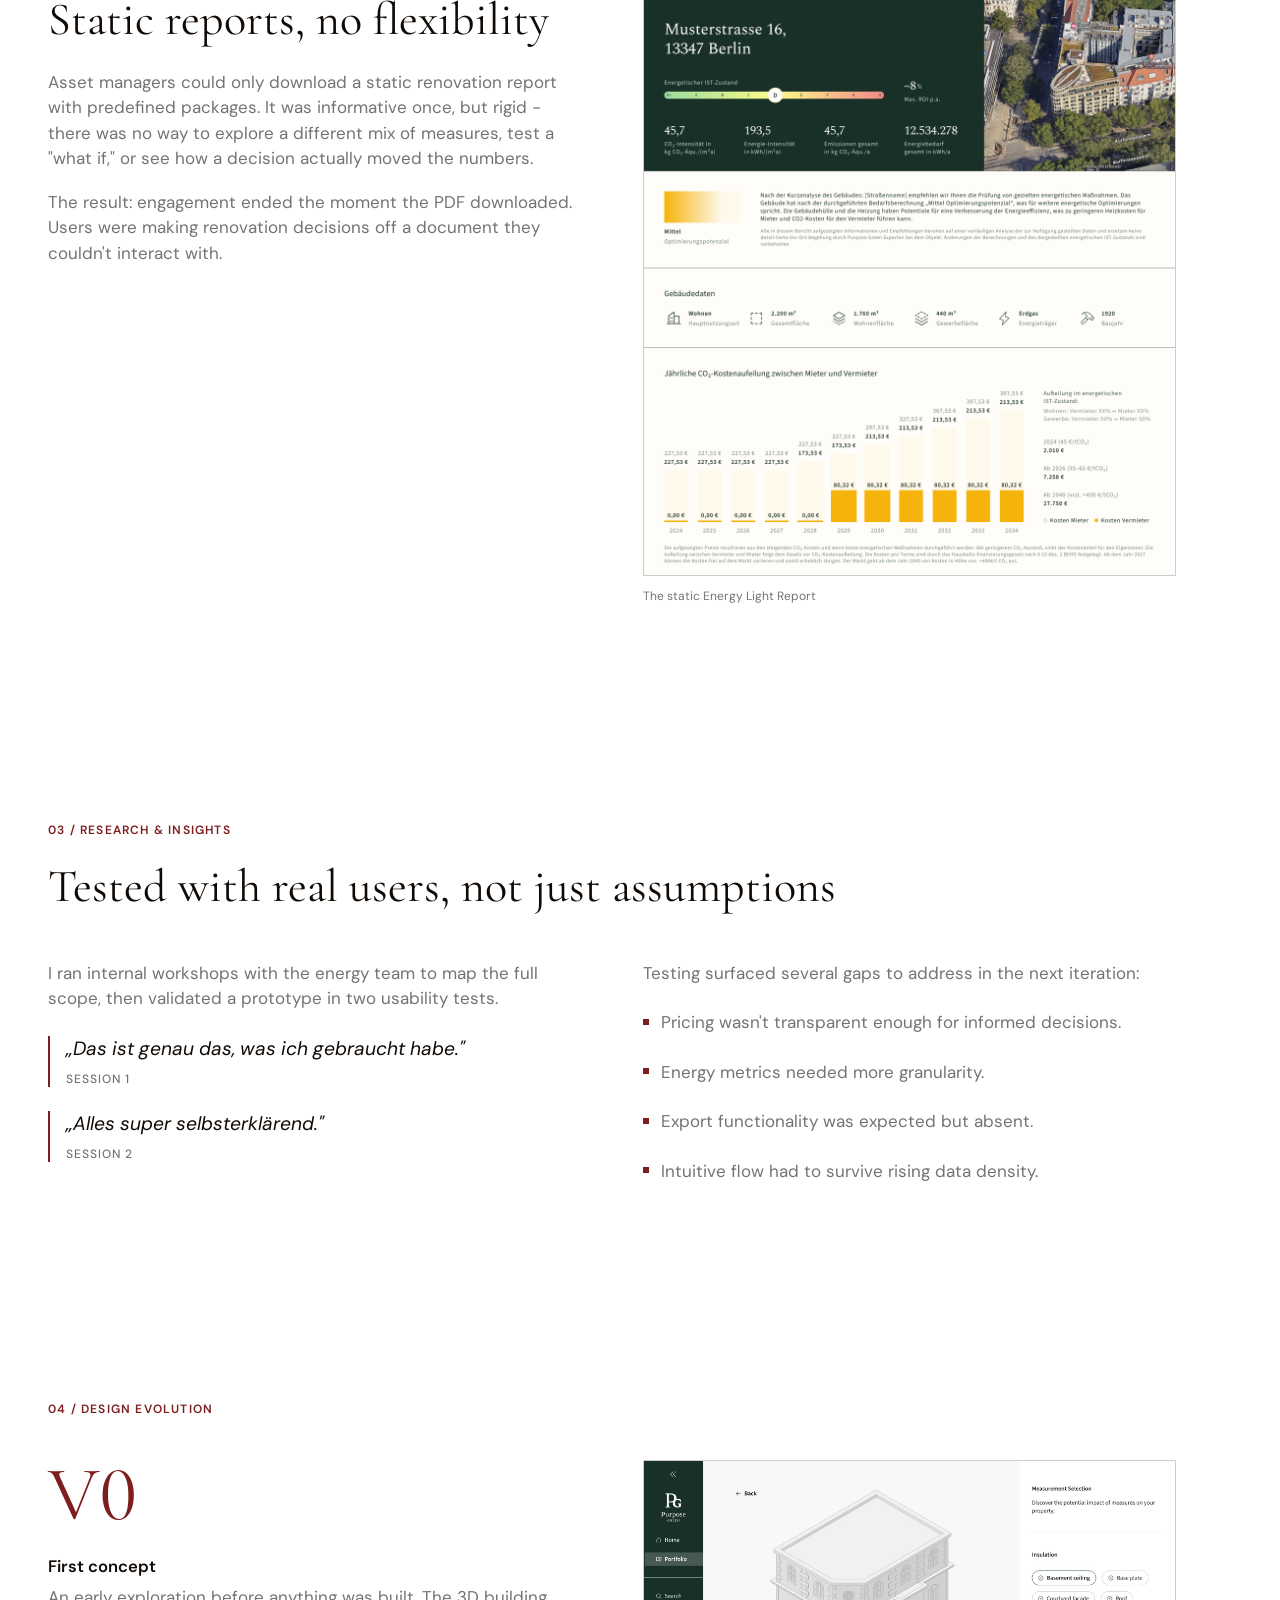
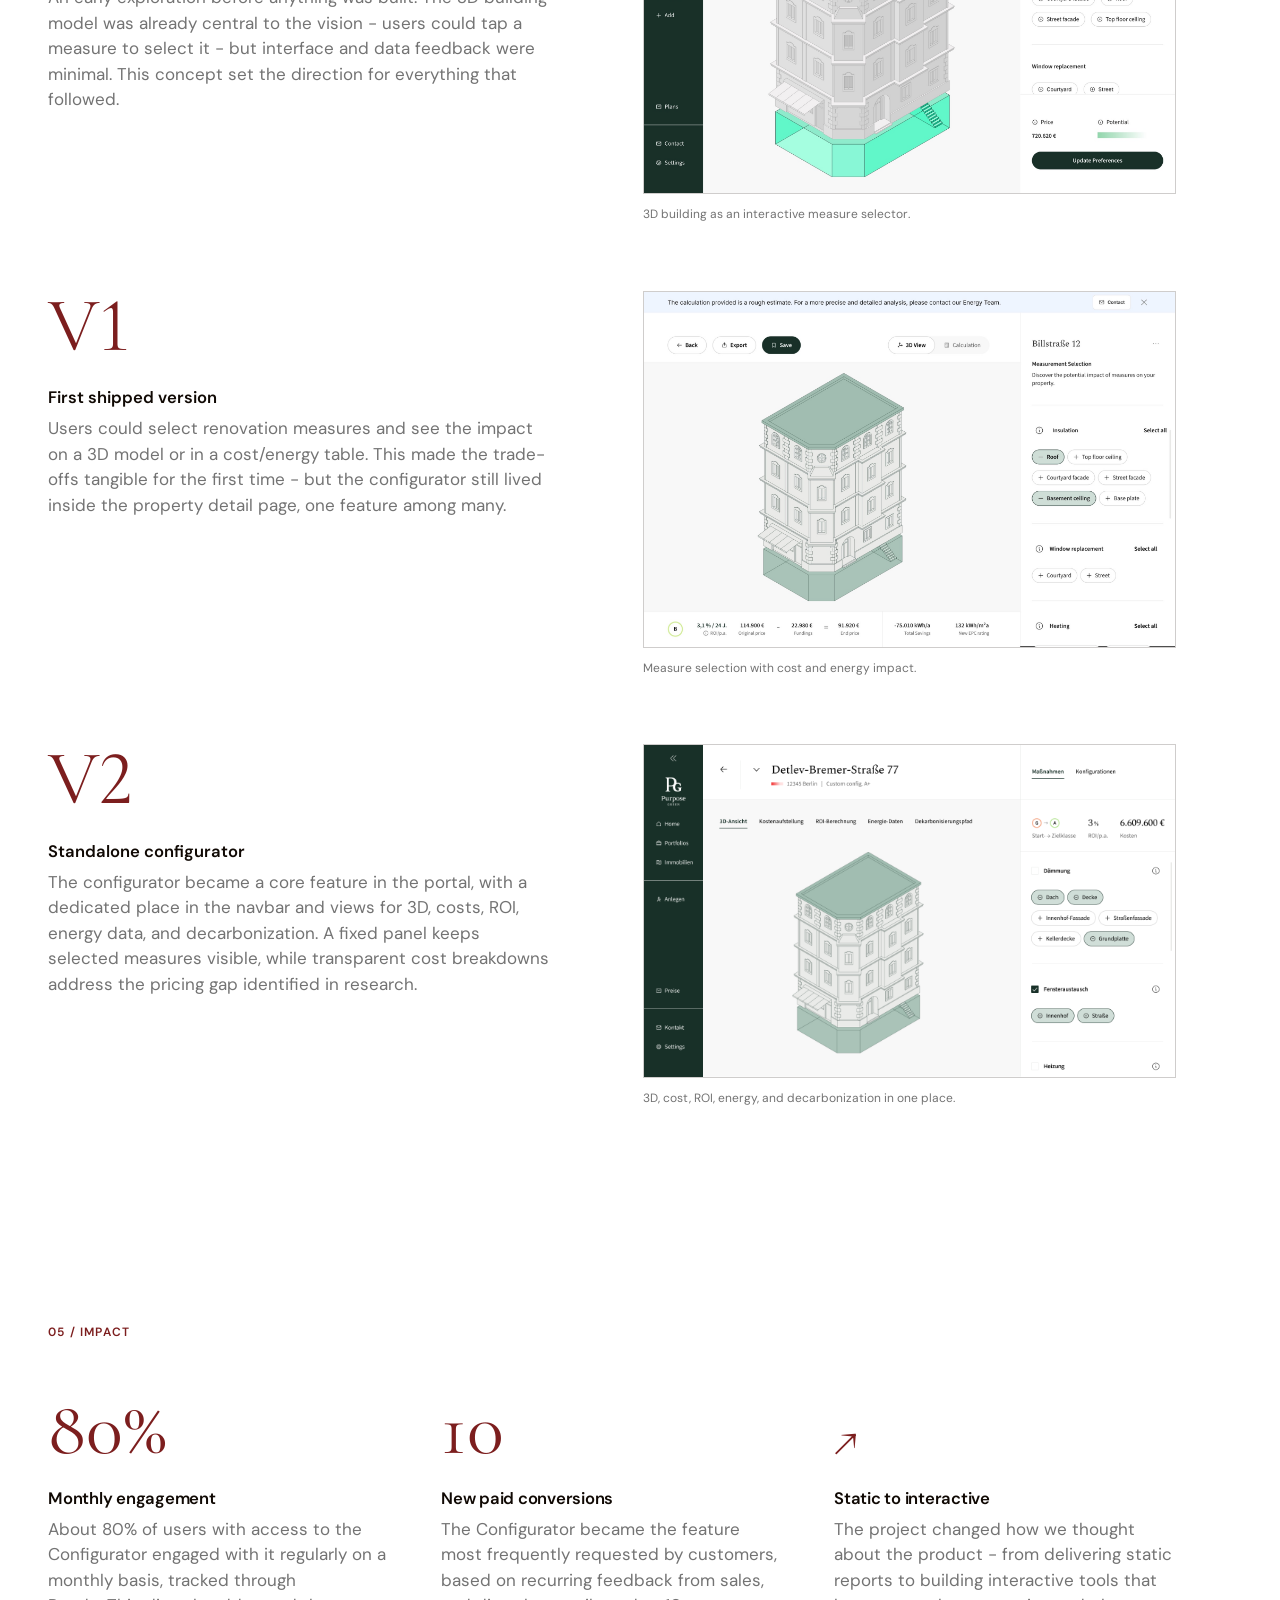
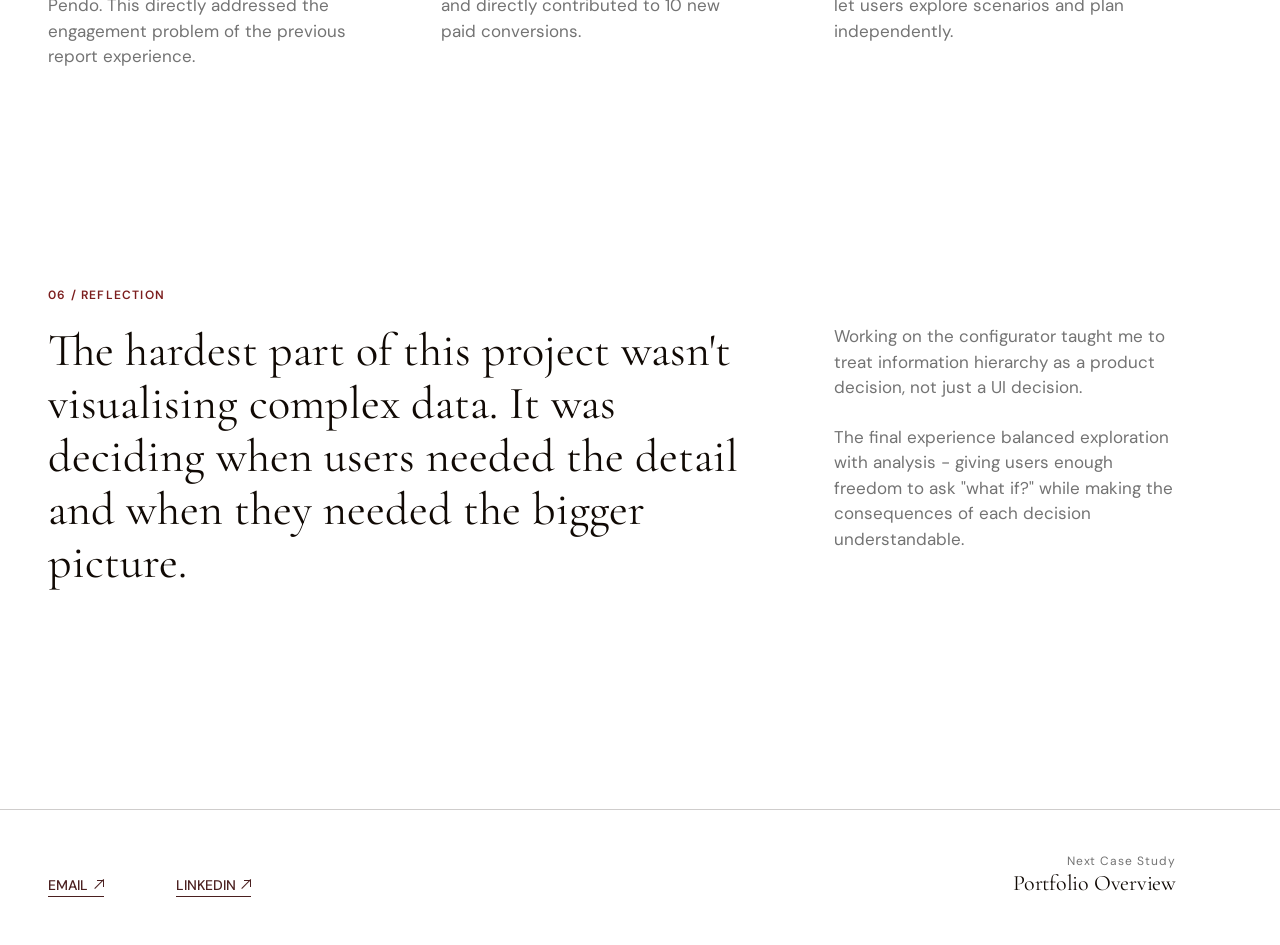
==== commit f70fd03e: "Add fluid type scale for small UI text, favicon, and hero video crossfade fixes Replaces fixed px si" ====
--- a/index.html
+++ b/index.html
@@ -4,6 +4,7 @@
 <meta charset="UTF-8">
 <meta name="viewport" content="width=device-width, initial-scale=1.0">
 <title>Anna Iarinovskaia - Digital Product Designer</title>
+<link rel="icon" href="assets/FAVICON.svg" type="image/svg+xml">
 <link rel="preconnect" href="https://fonts.googleapis.com">
 <link rel="preconnect" href="https://fonts.gstatic.com" crossorigin>
 <link href="https://fonts.googleapis.com/css2?family=DM+Sans:wght@400;500;600;700&family=Cormorant+Garamond:ital,wght@0,400;0,500;0,600;1,400&family=Schibsted+Grotesk:wght@500&family=Bodoni+Moda:ital,wght@0,400;0,600;0,700;1,400&display=swap" rel="stylesheet">
--- a/css/styles.css
+++ b/css/styles.css
@@ -38,6 +38,23 @@
   --leading-heading: 0.9;
   --leading-heading-sm: 1.09;
   --outcome-label-size: clamp(20px, 1.9vw, 36px);
+
+  /* Fluid type scale for small UI text — labels, captions, badges, nav
+     meta, ledger values. These were previously fixed px (tuned for a
+     ~1440px viewport) with no viewport-relative component, so unlike the
+     rest of the type system above they never grew on larger screens: past
+     ~1770-1900px everything else here has already scaled up and leveled
+     off, but this text stayed pinned at its mobile-tuned size, reading as
+     disproportionately tiny on a big monitor. Same clamp(min, Nvw, max)
+     shape as the tokens above, tuned so each tier finishes growing in the
+     same ~1770-1900px range. */
+  --text-3xs: clamp(11px, 0.75vw, 13px);
+  --text-2xs: clamp(12px, 0.8vw, 14px);
+  --text-xs: clamp(13px, 0.9vw, 16px);
+  --text-sm: clamp(14px, 0.95vw, 17px);
+  --text-md: clamp(16px, 1.05vw, 19px);
+  --text-lg: clamp(18px, 1.2vw, 22px);
+  --text-xl: clamp(22px, 1.55vw, 28px);
 
   /* Body-copy "Lead" tier — the single size/style for all grey body
      paragraphs across case studies: intro pairs (Overview/Problem/Context,
@@ -370,7 +387,7 @@
   align-items: center;
   justify-content: center;
   padding: 0 var(--spacing-8);
-  font-size: 12px;
+  font-size: var(--text-2xs);
   font-weight: var(--font-weight-medium);
   color: var(--text-tertiary);
   white-space: nowrap;
@@ -539,13 +556,12 @@
 }
 
 .video-lightbox__stage {
-  /* Fixed frame so the lightbox doesn't resize between slides whose source
-     screenshots have different native aspect ratios (e.g. a 16:9 export
-     next to a 3:2 one) — each slide letterboxes to fit instead of the
-     whole box jumping size when stepping through the sequence. */
-  width: min(84vw, 1200px);
-  aspect-ratio: 16 / 9;
-  max-height: 70vh;
+  /* No fixed aspect-ratio frame: source screenshots aren't all the same
+     ratio (mostly 16:9, some closer to 4:3), and letterboxing them inside
+     a fixed-ratio box leaves uneven left/right vs top/bottom whitespace.
+     Sizing the media itself to the max bounds lets each slide fill the
+     frame edge-to-edge on every axis, so the surrounding padding on
+     .video-lightbox__content reads as consistent space on all sides. */
   display: flex;
   align-items: center;
   justify-content: center;
@@ -554,8 +570,10 @@
 .video-lightbox__video,
 .video-lightbox__image {
   display: block;
-  max-width: 100%;
-  max-height: 100%;
+  width: auto;
+  height: auto;
+  max-width: min(84vw, 1200px);
+  max-height: 70vh;
   object-fit: contain;
 }
 
@@ -587,7 +605,7 @@
 .video-lightbox__indicator {
   min-width: 56px;
   text-align: center;
-  font-size: 13px;
+  font-size: var(--text-xs);
   font-weight: var(--font-weight-medium);
   color: var(--text-tertiary);
 }
@@ -653,7 +671,7 @@
 .intro__name,
 .intro__role {
   margin: 0;
-  font-size: 13px;
+  font-size: var(--text-xs);
   font-weight: var(--font-weight-regular);
   line-height: 1.2;
   letter-spacing: normal;
@@ -668,7 +686,7 @@
 
 .intro__name {
   font-family: var(--font-serif);
-  font-size: 24px;
+  font-size: var(--text-xl);
   line-height: 1.15;
   letter-spacing: -0.01em;
   margin-bottom: 2px;
@@ -706,7 +724,7 @@
 }
 
 body.about-open .intro__role {
-  font-size: 18px;
+  font-size: var(--text-lg);
 }
 
 /* ---------- SIDE NAV ---------- */
@@ -737,7 +755,7 @@
 }
 
 .side-tab {
-  font-size: 16px;
+  font-size: var(--text-md);
   font-weight: var(--font-weight-bold);
   letter-spacing: 0.02em;
   text-transform: uppercase;
@@ -971,7 +989,7 @@
   writing-mode: vertical-rl;
   transform: rotate(180deg);
   white-space: nowrap;
-  font-size: 12px;
+  font-size: var(--text-2xs);
   font-weight: var(--font-weight-regular);
   letter-spacing: normal;
   color: var(--text-tertiary);
@@ -997,7 +1015,7 @@
   border: var(--line-hairline) solid var(--text-tertiary);
   color: var(--text-tertiary);
   font-family: var(--font-display);
-  font-size: 24px;
+  font-size: var(--text-xl);
   font-weight: var(--font-weight-medium);
   transition: background 0.2s ease, color 0.2s ease, border-color 280ms ease;
 }
@@ -1200,7 +1218,7 @@
   display: inline-flex;
   align-items: center;
   gap: 6.5px;
-  font-size: 14px;
+  font-size: var(--text-sm);
   font-weight: var(--font-weight-medium);
   text-transform: uppercase;
   letter-spacing: normal;
@@ -1338,7 +1356,7 @@
   margin: 0;
   font-family: var(--font-display);
   font-weight: var(--font-weight-semibold);
-  font-size: 12px;
+  font-size: var(--text-2xs);
   line-height: var(--leading-heading);
   text-transform: uppercase;
   letter-spacing: 0.1em;
@@ -1734,7 +1752,7 @@
   min-height: 220px;
   padding: var(--spacing-24);
   border: var(--line-hairline) dashed var(--color-cork-border);
-  font-size: 13px;
+  font-size: var(--text-xs);
   font-weight: var(--font-weight-medium);
   letter-spacing: normal;
   text-transform: uppercase;
@@ -1774,7 +1792,7 @@
 }
 
 .case-detail__metric-label {
-  font-size: 14px;
+  font-size: var(--text-sm);
   font-weight: var(--font-weight-medium);
   letter-spacing: normal;
   text-transform: uppercase;
@@ -1985,11 +2003,11 @@
 }
 
 .case-detail__decision-insight {
-  font-size: 14px;
+  font-size: var(--text-sm);
 }
 
 .case-detail__decision-caption {
-  font-size: 12px;
+  font-size: var(--text-2xs);
   font-weight: var(--font-weight-regular);
   color: var(--color-grey);
 }
@@ -2055,13 +2073,13 @@
   display: flex;
   align-items: center;
   gap: var(--spacing-8);
-  font-size: 12px;
+  font-size: var(--text-2xs);
   font-weight: var(--font-weight-regular);
   color: var(--color-grey);
 }
 
 .case-detail__compare-badge {
-  font-size: 11px;
+  font-size: var(--text-3xs);
   font-weight: var(--font-weight-semibold);
   letter-spacing: 0.04em;
   text-transform: uppercase;
@@ -2083,7 +2101,7 @@
   margin: var(--spacing-12) 0 0;
   padding: var(--spacing-12) 0 0;
   border-top: var(--line-hairline) solid var(--color-cork-border);
-  font-size: 13px;
+  font-size: var(--text-xs);
   font-weight: var(--font-weight-medium);
   letter-spacing: 0.02em;
   text-transform: uppercase;
@@ -2483,7 +2501,7 @@
 }
 
 .case-detail__ledger-label {
-  font-size: 12px;
+  font-size: var(--text-2xs);
   font-weight: 600;
   letter-spacing: 0.02em;
   text-transform: uppercase;
@@ -2491,7 +2509,7 @@
 }
 
 .case-detail__ledger-value {
-  font-size: 16px;
+  font-size: var(--text-md);
   color: var(--color-walnut-shadow);
 }
 
@@ -2691,7 +2709,7 @@
   display: block;
   margin-top: var(--spacing-8);
   font-style: normal;
-  font-size: 12px;
+  font-size: var(--text-2xs);
   font-weight: var(--font-weight-medium);
   letter-spacing: 0.08em;
   text-transform: uppercase;
@@ -2946,7 +2964,7 @@
 
 .case-detail__footer-next-label {
   margin-bottom: 2px;
-  font-size: 12px;
+  font-size: var(--text-2xs);
   font-weight: var(--font-weight-regular);
   letter-spacing: 0.08em;
   color: var(--color-grey);
@@ -2954,7 +2972,7 @@
 
 .case-detail__footer-next-title {
   font-family: var(--font-serif);
-  font-size: 24px;
+  font-size: var(--text-xl);
   line-height: 1.15;
   letter-spacing: -0.01em;
   color: var(--color-walnut-shadow);
--- a/css/scroll-story.css
+++ b/css/scroll-story.css
@@ -101,7 +101,7 @@
 .story__panel-number {
   display: block;
   margin: 0 0 var(--spacing-8);
-  font-size: 12px;
+  font-size: var(--text-2xs);
   font-weight: var(--font-weight-regular);
   color: var(--text-tertiary);
 }
@@ -326,7 +326,7 @@
   writing-mode: vertical-rl;
   transform: rotate(180deg);
   white-space: nowrap;
-  font-size: 12px;
+  font-size: var(--text-2xs);
   font-weight: var(--font-weight-regular);
 }
 
@@ -404,7 +404,7 @@
   writing-mode: vertical-rl;
   transform: rotate(180deg);
   white-space: nowrap;
-  font-size: 12px;
+  font-size: var(--text-2xs);
   font-weight: var(--font-weight-regular);
   color: var(--text-tertiary);
   text-shadow: 0 2px 12px rgba(0, 0, 0, 0.4);
@@ -428,7 +428,7 @@
 .story__caption {
   display: inline-block;
   margin: 0 0 var(--spacing-10);
-  font-size: 12px;
+  font-size: var(--text-2xs);
   font-weight: var(--font-weight-regular);
   color: var(--color-brand-red);
   opacity: 0;
@@ -498,7 +498,7 @@
   flex: 1 1 200px;
   border-top: var(--line-hairline) solid var(--color-cork-border);
   padding-top: var(--spacing-12);
-  font-size: 15px;
+  font-size: var(--text-sm);
   line-height: 1.4;
   color: var(--color-cork-border);
 }
@@ -547,7 +547,7 @@
   writing-mode: vertical-rl;
   transform: rotate(180deg);
   white-space: nowrap;
-  font-size: 12px;
+  font-size: var(--text-2xs);
   color: var(--color-walnut-shadow);
 }
 
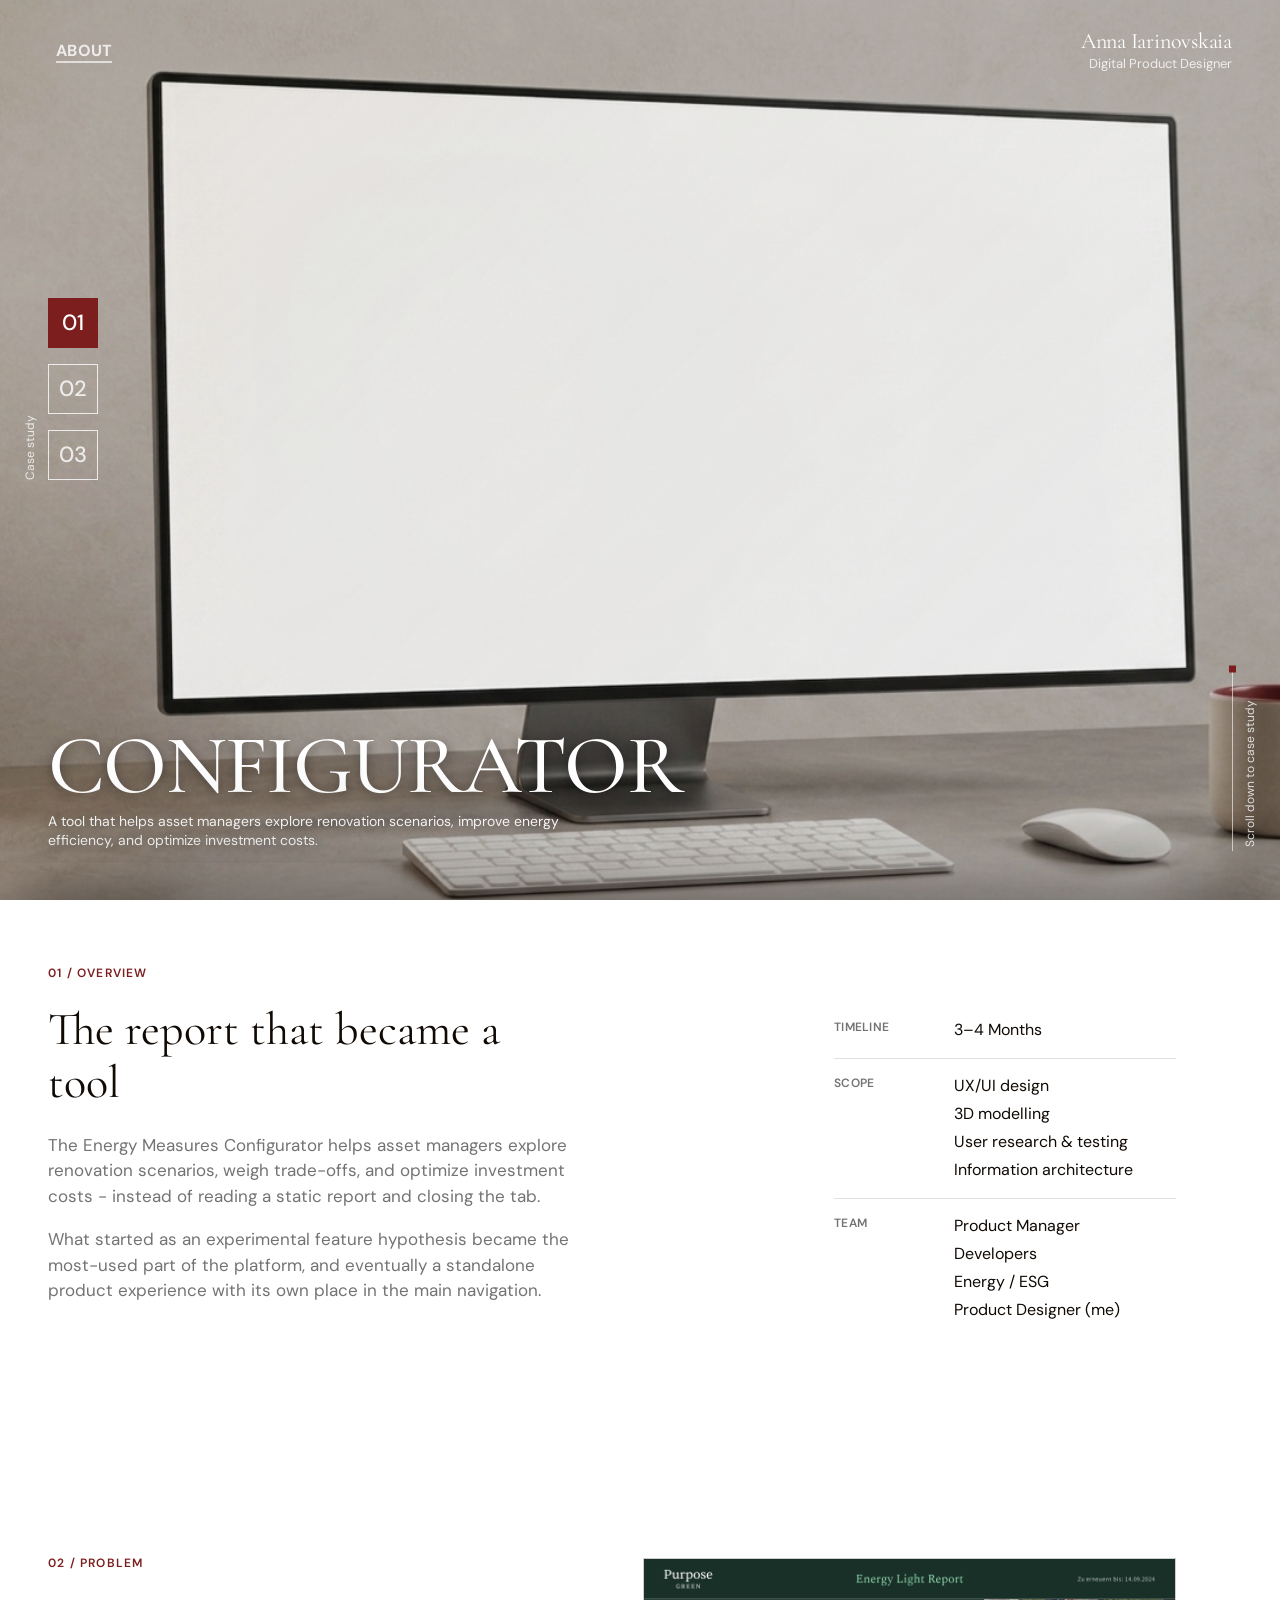
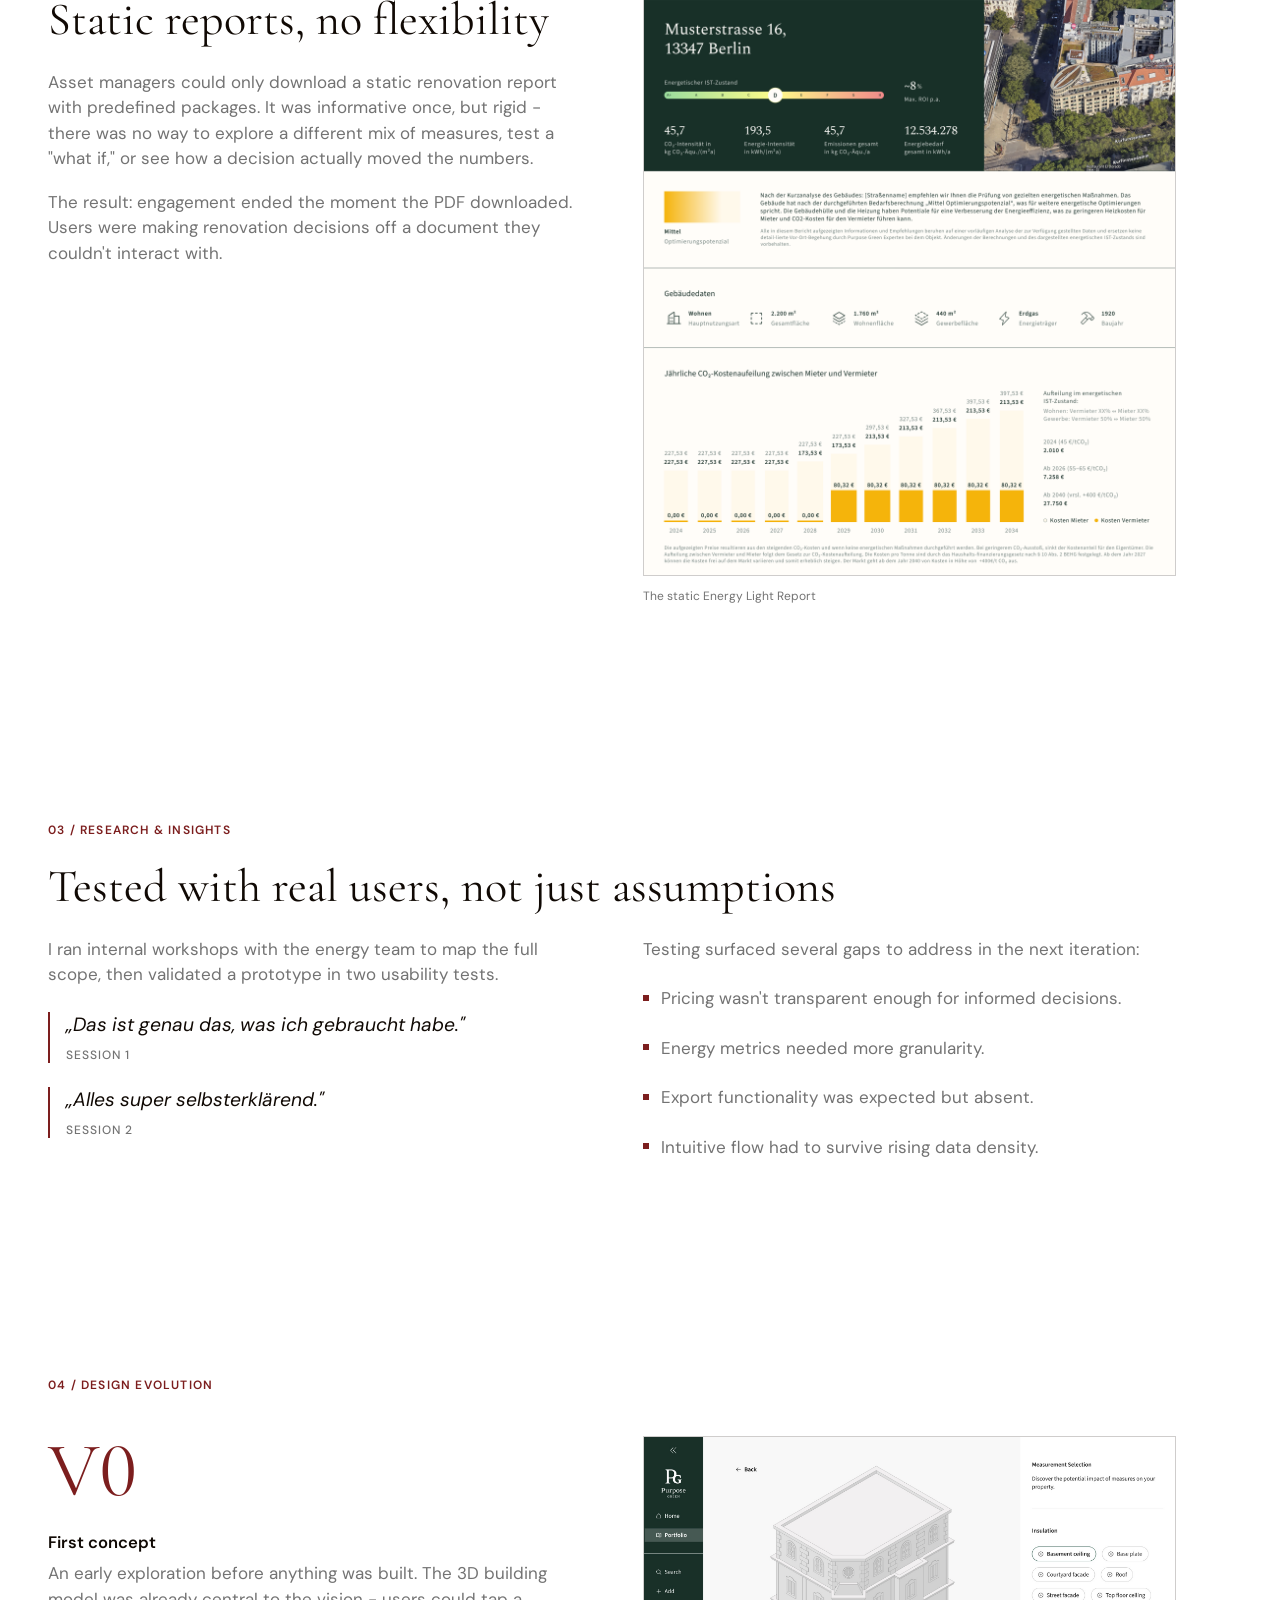
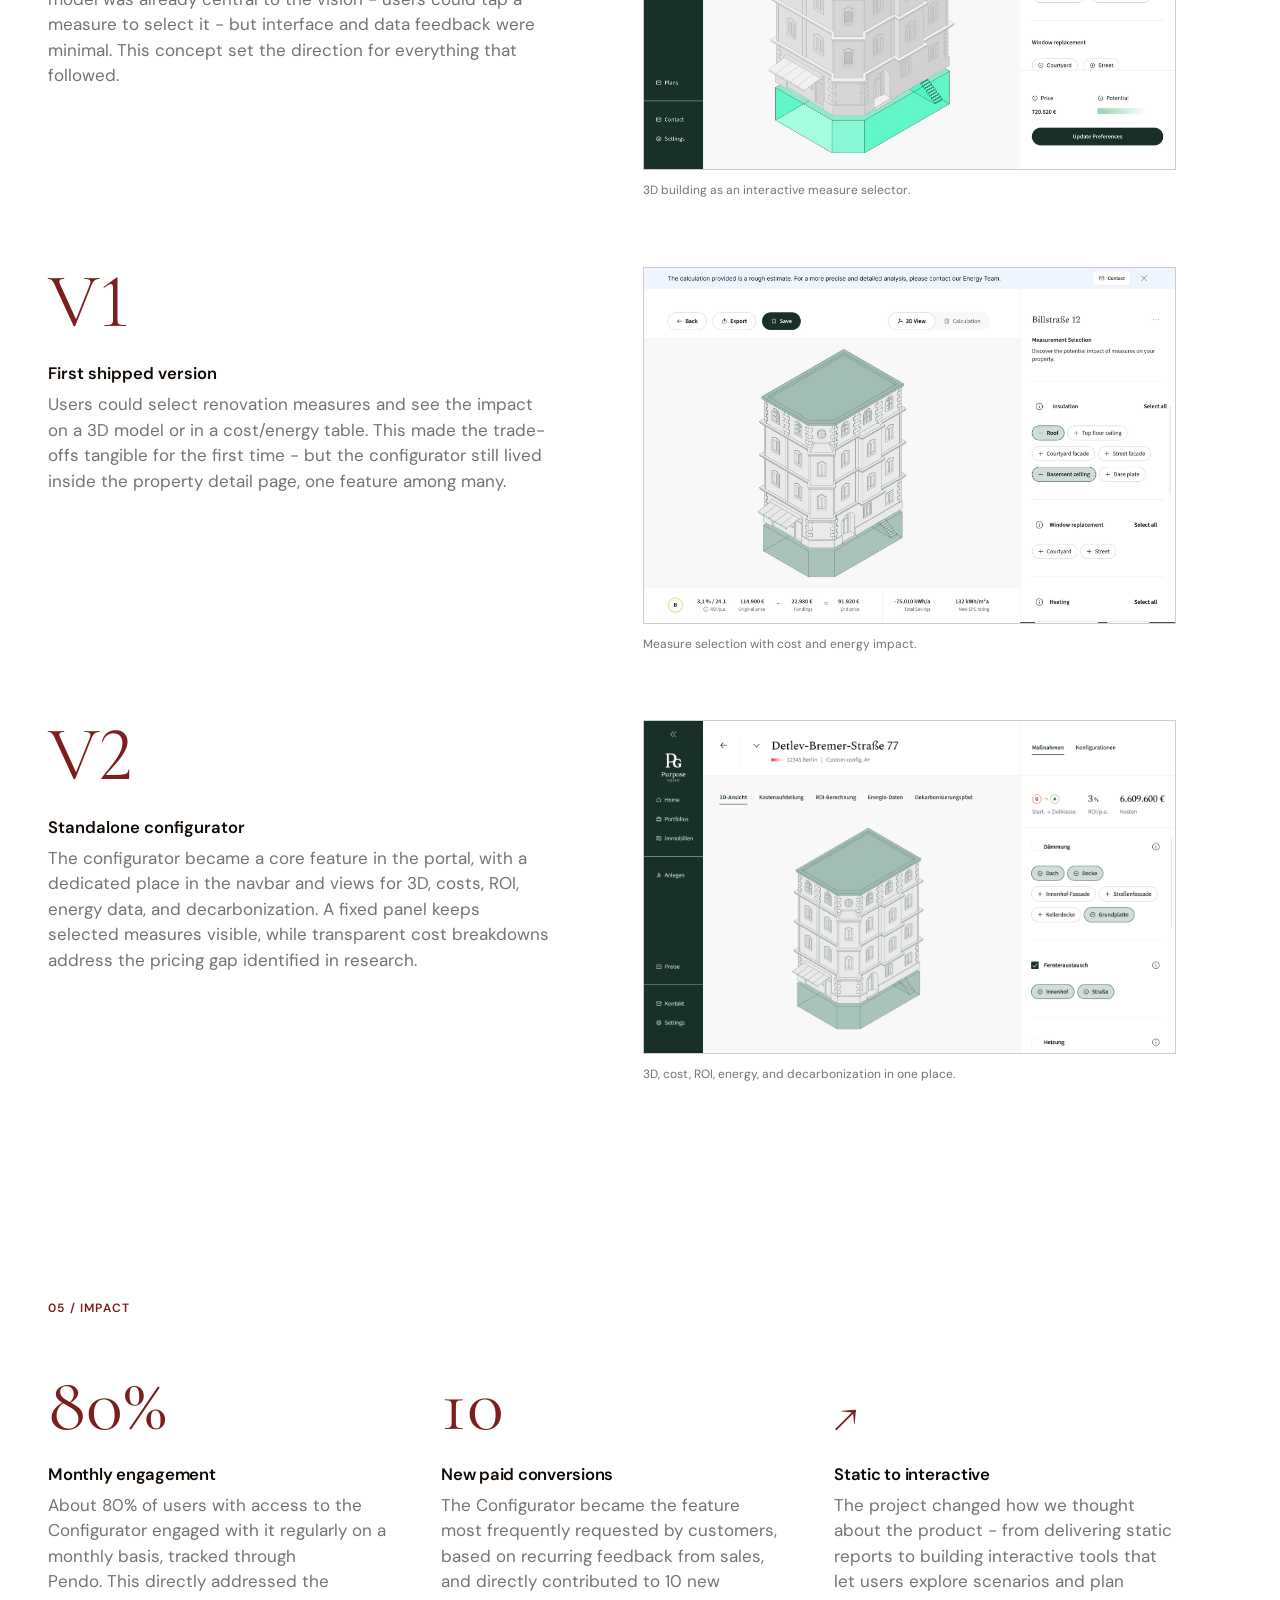
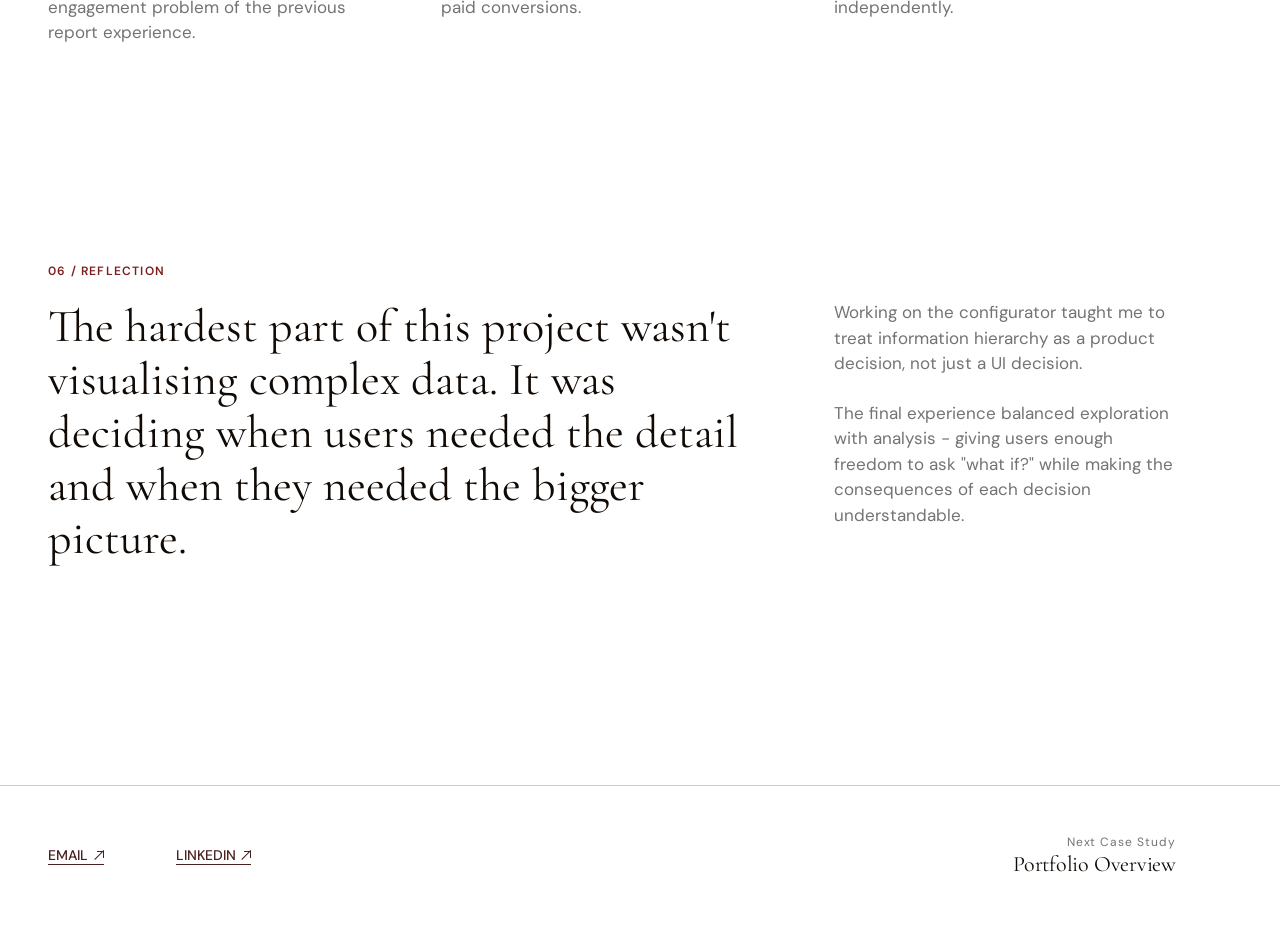
==== commit ac6ab9ce: "Fix mobile hero overlay alignment across all cases, add text contrast safeguards Corner-to-corner cl" ====
--- a/index.html
+++ b/index.html
@@ -28,13 +28,21 @@
 <div class="story-pin" id="story-pin">
 <main class="hero">
   <div class="hero__bg" aria-hidden="true"></div>
-  <video class="hero__video is-visible" id="hero-video-a" autoplay muted loop playsinline aria-hidden="true" poster="assets/Gemini_Generated_Image_qtfftwqtfftwqtff.jpeg">
-    <source src="assets/configurator-desktop-composite.mp4" type="video/mp4">
-  </video>
-  <video class="hero__video" id="hero-video-b" muted loop playsinline aria-hidden="true"></video>
-  <img class="hero__photo is-loading" id="hero-photo" src="assets/Gemini_Generated_Image_qtfftwqtfftwqtff.jpeg" alt="" aria-hidden="true">
-  <img class="hero__screen" id="hero-screen" alt="" aria-hidden="true">
-  <video class="hero__screen-video" id="hero-screen-video" muted loop autoplay playsinline aria-hidden="true"></video>
+  <div class="hero__media" id="hero-media">
+    <video class="hero__video is-visible" id="hero-video-a" autoplay muted loop playsinline aria-hidden="true" poster="assets/Gemini_Generated_Image_qtfftwqtfftwqtff.jpeg">
+      <source src="assets/configurator-desktop-composite.mp4" type="video/mp4">
+    </video>
+    <video class="hero__video" id="hero-video-b" muted loop playsinline aria-hidden="true"></video>
+    <img class="hero__photo is-loading" id="hero-photo" src="assets/Gemini_Generated_Image_qtfftwqtfftwqtff.jpeg" alt="" aria-hidden="true">
+    <img class="hero__screen" id="hero-screen" alt="" aria-hidden="true">
+    <video class="hero__screen-video" id="hero-screen-video" muted loop autoplay playsinline aria-hidden="true"></video>
+    <div class="hero__mobile-screen-window" id="hero-mobile-screen-window">
+      <video class="hero__mobile-screen-video" id="hero-mobile-screen-video" muted loop autoplay playsinline aria-hidden="true">
+        <source src="assets/configurator-desktop-composite.mp4" type="video/mp4">
+      </video>
+    </div>
+  </div>
+  <h2 class="hero__ghost-title" id="hero-ghost-title" aria-hidden="true">Configurator</h2>
 
   <section class="case-card" id="case-card">
     <div class="case-nav" role="tablist" aria-label="Case studies">
@@ -106,7 +114,7 @@
     <h1 id="about-title">Hi, I’m Anna - a Product Designer based in Berlin, focused on making complex digital products feel clear, useful, and intuitive.</h1>
   </div>
   <figure class="about-portrait">
-    <img src="assets/about-anna.webp" alt="Portrait of Anna Iarinovskaia">
+    <img src="assets/Profile photo.PNG" alt="Portrait of Anna Iarinovskaia">
   </figure>
   <p class="about-lead">With a background that goes beyond interface design, I work across the product lifecycle - from research and product strategy to interaction design, prototyping, and scalable design systems.</p>
   <div class="about-meta">
@@ -264,7 +272,7 @@
           </div>
           <div class="case-detail__impact-item">
             <div class="case-detail__impact-figure">
-              <div class="case-detail__impact-stat case-detail__impact-stat--icon" aria-hidden="true">↗</div>
+              <div class="case-detail__impact-stat case-detail__impact-stat--icon" aria-hidden="true">↗&#xFE0E;</div>
             </div>
             <h3 class="case-detail__decision-heading">Static to interactive</h3>
             <p class="case-detail__decision-body">The project changed how we thought about the product - from delivering static reports to building interactive tools that let users explore scenarios and plan independently.</p>
--- a/css/styles.css
+++ b/css/styles.css
@@ -79,6 +79,13 @@
   --spacing-62: 62px;
   --spacing-68: 68px;
   --spacing-96: 96px;
+
+  /* Distance from the viewport edge to the vertical rail labels
+     ("Case study" left, "Scroll down to case study" / "Back to top"
+     right) — shared by .case-nav__label (styles.css) and
+     .story__progress-hint/.story__progress-top (scroll-story.css) so
+     both stay equidistant from their edge at any width. */
+  --rail-label-gap: 22px;
 
   /* Radius */
   --radius-cards: 0px;
@@ -204,15 +211,26 @@
   opacity: 1;
 }
 
+/* Mobile-only Configurator (case 1) screen overlay - see the @media
+   (max-width: 980px) block below for its visible/positioned rules. Hidden
+   here so desktop (where no rule below applies) never lays it out. */
+.hero__mobile-screen-window { display: none; }
+
+/* Mobile-only ghost title (see @media (max-width: 980px) below) — straddles
+   the hero photo's bottom edge and the white section beneath it. Not part
+   of the desktop layout. */
+.hero__ghost-title { display: none; }
+
 /* ---------- HERO VIDEO OVERLAY ---------- */
 /* Hover/tap overlay scoped to just the "screen" rect of whichever case's
    video mockup is active (the monitor/laptop glass, not the desk/bezel
    around it) — positioned in JS (hero-video-overlay.js) via the same
-   LaptopMockup.computeScreenRect() cover-fit math used for .hero__screen,
-   against per-case rects measured from each video's native 1920x1080
-   frame. Disabled below the 980px breakpoint, matching .hero__screen's
-   existing opt-out there (the cover-fit math assumes a centered crop,
-   which no longer holds once mobile shifts object-position). */
+   LaptopMockup.computeScreenRect() math used for .hero__screen, against
+   per-case rects measured from each video's native 1920x1080 frame.
+   Disabled below the 980px breakpoint since hover-scrub doesn't apply on
+   touch — unlike .hero__screen/.hero__screen-video, this isn't shown on
+   mobile at all, so its cover-fit positioning math is never exercised
+   there. */
 
 .hero-video__hitbox {
   position: absolute;
@@ -776,7 +794,6 @@
 .side-tab--about {
   position: relative;
   display: inline-block;
-  transform: translateY(11px);
 }
 
 .side-tab__text {
@@ -792,12 +809,17 @@
    while an unrelated X fades in beside it. */
 .side-tab__arrow {
   position: absolute;
-  left: 0;
+  /* +8px to skip .about-label's own left padding, else the underline
+     starts 8px before the visible "A". */
+  left: 8px;
   /* +1.5px beyond the text's own padding-bottom so the closed-state
      underline sits the same distance from "ABOUT" as LINKEDIN's
      underline sits from its own label (see .about-meta a). */
   top: calc(100% + 1.5px);
-  width: 100%;
+  /* -16px for .about-label's left+right padding, -0.02em to cancel
+     .side-tab's letter-spacing trailing the last letter, else underline
+     runs wider than "About" itself. */
+  width: calc(100% - 16px - 0.02em);
   height: 18px;
   transition: width 0.3s ease, left 0.3s ease, top 0.3s ease,
               margin-top 0.3s ease, transform 0.3s ease;
@@ -850,18 +872,24 @@
    label span, so hovering anywhere on "About" - including the underline
    itself - fires it, matching how Email/LinkedIn's whole link hovers
    together. */
-body:not(.about-open) #about-tab:hover .side-tab__arrow::before,
-body:not(.about-open) #about-tab:hover .side-tab__arrow::after {
-  color: rgba(139, 40, 40, 0.85);
-}
-
-/* Once open, these same strokes are the "Close" cross - it fills to
-   driftwood alongside the word (below) on hover, for the same reason
-   Email/LinkedIn's arrow icon does: an icon that stays the old color
-   while the word beside it changes reads as broken, not intentional. */
-body.about-open #about-tab:hover .side-tab__arrow::before,
-body.about-open #about-tab:hover .side-tab__arrow::after {
-  color: var(--color-driftwood);
+/* (hover: hover) guard: touch devices have no pointer to "leave", so a tap
+   leaves #about-tab stuck matching :hover after the panel closes, which
+   would otherwise strand the label/arrow in their hover colors on the
+   landing page instead of resting state. */
+@media (hover: hover) {
+  body:not(.about-open) #about-tab:hover .side-tab__arrow::before,
+  body:not(.about-open) #about-tab:hover .side-tab__arrow::after {
+    color: rgba(139, 40, 40, 0.85);
+  }
+
+  /* Once open, these same strokes are the "Close" cross - it fills to
+     driftwood alongside the word (below) on hover, for the same reason
+     Email/LinkedIn's arrow icon does: an icon that stays the old color
+     while the word beside it changes reads as broken, not intentional. */
+  body.about-open #about-tab:hover .side-tab__arrow::before,
+  body.about-open #about-tab:hover .side-tab__arrow::after {
+    color: var(--color-driftwood);
+  }
 }
 
 body.about-open .side-tab {
@@ -934,8 +962,10 @@
   transition: background-position 280ms ease;
 }
 
-body:not(.about-open) #about-tab:hover .about-label {
-  background-position: 0 0;
+@media (hover: hover) {
+  body:not(.about-open) #about-tab:hover .about-label {
+    background-position: 0 0;
+  }
 }
 
 /* CLOSE: same word-shaped, top-down fill as "About" and Email/LinkedIn -
@@ -956,8 +986,10 @@
   transition: background-position 280ms ease;
 }
 
-body.about-open #about-tab:hover .about-label {
-  background-position: 0 0;
+@media (hover: hover) {
+  body.about-open #about-tab:hover .about-label {
+    background-position: 0 0;
+  }
 }
 
 /* ---------- CASE NAV (vertical 01 02 03) ---------- */
@@ -969,23 +1001,17 @@
   pointer-events: none;
 }
 
-.case-nav::before {
-  content: '';
-  position: absolute;
-  left: -8px;
-  top: 0;
-  bottom: 0;
-  width: var(--line-hairline);
-  background: rgba(255, 255, 255, 0.6);
-}
-
 .case-nav__label {
   pointer-events: auto;
   position: absolute;
-  left: -57px;
+  /* .case-nav itself sits at left: var(--spacing-48), so subtracting
+     that back out lands this label's own left edge at exactly
+     --rail-label-gap from the viewport edge — same distance the
+     right-hand rail label keeps via the mirrored calc() in
+     scroll-story.css. */
+  left: calc(var(--rail-label-gap) - var(--spacing-48));
   top: 0;
   bottom: 0;
-  width: 42px;
   writing-mode: vertical-rl;
   transform: rotate(180deg);
   white-space: nowrap;
@@ -995,14 +1021,13 @@
   color: var(--text-tertiary);
   display: flex;
   align-items: flex-end;
-  justify-content: flex-start;
 }
 
 .case-nav__list {
   pointer-events: auto;
   display: flex;
   flex-direction: column;
-  gap: 24px;
+  gap: 16px;
 }
 
 .case-tab {
@@ -1043,6 +1068,22 @@
   pointer-events: none;
 }
 
+/* Second line of defense behind the title/desc text, on top of the
+   image-coverage guarantee that already keeps photo/video under them at
+   every breakpoint (see the @media (max-width: 980px) block) - not a fix
+   for an observed gap, just cheap insurance against any future layout
+   change landing this text on plain page background. Anchored bottom-left
+   (where the text actually sits, not the container's own center - this
+   box spans the full width between left/right spacing-48) and faded out
+   fast enough that it reads as nothing at normal viewing distance. */
+.case-card__bottom::before {
+  content: '';
+  position: absolute;
+  inset: -10%;
+  background: radial-gradient(ellipse 65% 75% at 20% 80%, rgba(0, 0, 0, 0.06), rgba(0, 0, 0, 0) 70%);
+  pointer-events: none;
+}
+
 .case-card__title {
   margin: 0;
   font-family: var(--font-serif);
@@ -1052,6 +1093,7 @@
   letter-spacing: -0.02em;
   text-transform: uppercase;
   color: var(--text-primary);
+  text-shadow: 0 2px 12px rgba(0, 0, 0, 0.4);
   transition: opacity 0.2s ease, transform 0.2s ease;
 }
 
@@ -1180,27 +1222,36 @@
   color: #ffffff;
 }
 
-/* top-anchored to match .about-heading's own top offset (padding + its
-   190px margin), and stretched to bottom:0 so it runs to the bottom edge
-   of the panel. left:58vw lines its left edge up with .intro__name's left
-   edge (measured ~839px of 1440px viewport width); right matches the
-   panel's standard content margin, same as .about-meta/.about-heading. */
+/* Box edges, each pinned independently:
+   - left: was the visible left edge of the old 65%-wide, centered crop
+     (58vw container start + half of the leftover 35% of container width) —
+     kept exactly so the photo doesn't shift horizontally.
+   - top: .about-heading's own top offset (its 190px margin + the panel's
+     spacing-48 padding), so the box starts level with the bio text.
+   - right: the panel's standard content margin, which is also exactly
+     .intro__name's own right inset (right:0 + padding spacing-48) — so
+     this already right-aligns the box with the "Anna Iarinovskaia" heading.
+   - bottom: 0, unchanged, runs to the bottom edge of the panel. */
 .about-portrait {
   position: absolute;
   z-index: 1;
-  left: 58vw;
+  left: calc(65.35vw - 8.4px);
   right: var(--spacing-48);
   top: calc(var(--spacing-48) + 190px);
   bottom: 0;
   margin: 0;
 }
 
+/* Box is now taller and narrower than the photo's own aspect ratio, so
+   cover-crop it; anchoring the crop to the bottom-left keeps the same
+   portion of the image visible along those two edges as before. */
 .about-portrait img {
   display: block;
   width: 100%;
   height: 100%;
   object-fit: cover;
-  object-position: center 63%;
+  object-position: left 40%;
+  filter: brightness(0.88);
 }
 
 .about-meta {
@@ -1227,7 +1278,6 @@
      whatever color .about-meta a itself (and the arrow, via inheritance)
      transitions to on hover - same as CLOSE's underline. */
   border-bottom: var(--line-hairline) solid currentColor;
-  padding-bottom: 2px;
   transition: color 0.2s ease;
 }
 
@@ -1324,7 +1374,7 @@
 
 .case-detail__inner {
   max-width: 1300px;
-  margin: 0;
+  margin-inline: auto;
   display: flex;
   flex-direction: column;
   /* 220px inter-section rhythm, shared by all three case studies. */
@@ -2673,7 +2723,6 @@
   grid-template-columns: repeat(2, minmax(0, 1fr));
   column-gap: var(--spacing-62);
   align-items: start;
-  margin-top: var(--spacing-24);
 }
 
 #case-detail-1 .case-detail__research-col {
@@ -2902,9 +2951,9 @@
   margin-inline: calc(-1 * var(--case-pad-l)) calc(-1 * var(--case-pad-r));
   /* Top spacing is padding-only (no margin-top) so there's one spacing
      mechanism for this edge, not two stacked on top of the shared 220px
-     flex gap: 43px + the 1px border below -> 220+43+1 = 264px between
-     Reflection and the footer's visible content. */
-  padding: 43px var(--case-pad-r) var(--spacing-48) var(--case-pad-l);
+     flex gap. Top and bottom padding match (--spacing-48) so the footer's
+     content band has equal whitespace above and below it. */
+  padding: var(--spacing-48) var(--case-pad-r) var(--spacing-48) var(--case-pad-l);
   border-top: var(--line-hairline) solid var(--color-image-stroke);
   display: grid;
   grid-template-columns: auto 1fr;
@@ -2919,6 +2968,7 @@
    document flow rather than over the About panel. */
 .case-detail__footer .about-meta {
   position: static;
+  align-self: center;
   gap: 72px;
   /* Cancel the About overlay's own reveal-animation initial state (shared
      .about-meta rule further down hides it at opacity:0 until
@@ -2982,40 +3032,322 @@
 
 @media (max-width: 980px) {
   .intro { padding: var(--spacing-24) var(--spacing-24) var(--spacing-18); max-width: 80vw; }
-  .side-nav { right: var(--spacing-18); }
-  .hero__photo, .hero__video { object-position: 60% center; }
-  .hero { padding-bottom: var(--spacing-18); display: flex; flex-direction: column; justify-content: flex-end; }
-  .hero__screen, .hero__screen-video { display: none; }
-
-  /* The screen-rect math assumes a centered object-fit:cover crop; mobile
-     shifts object-position, so it'd misalign here — same reason
-     .hero__screen opts out at this breakpoint. */
+  /* Mobile: nav scrolls away with page instead of staying fixed, so ABOUT
+     doesn't hover over content below the hero. */
+  .intro { position: absolute; }
+  /* Offset by -8px (.about-label's own left padding) so the "ABOUT" glyph
+     itself lands flush at spacing-24, matching the Case study label, the
+     case title, and the description below it - not the box edge. */
+  .side-nav { position: absolute; left: calc(var(--spacing-24) - 8px); }
+  .side-tab { font-size: var(--text-sm); }
+
+  /* Scoped to :not(.about-open) — the About panel has its own red backing
+     bar behind .intro/.side-nav (body.about-open .intro::before) and needs
+     the header to stay light/white against that. This dark-ink swap is
+     only for the white hero's closed state. */
+  body:not(.about-open) .intro,
+  body:not(.about-open) .side-tab { color: var(--color-walnut-shadow); }
+  /* .intro__name/.intro__role each carry their own explicit `color` (not
+     inherited), so the swap on .intro above doesn't reach them — set both
+     directly. */
+  body:not(.about-open) .intro__name { color: var(--color-walnut-shadow); }
+  body:not(.about-open) .intro__role { color: var(--color-grey); }
+
+  /* .about-label's resting state is painted via background-clip: text
+     against --text-tertiary (translucent white, tuned for the dark hero
+     photo) rather than plain `color`, so the swap above doesn't reach it —
+     without this override "ABOUT" is white-on-white and invisible here. */
+  body:not(.about-open) .about-label {
+    background-image: linear-gradient(
+      to bottom,
+      rgba(139, 40, 40, 0.85) 50%,
+      var(--color-walnut-shadow) 50%
+    );
+  }
+
+  /* Configurator (case 1) / Portfolio Overview (case 2) / Onboarding
+     (case 3) mobile: the dark-ink header swap above assumes the hero sits
+     on the shared mobile layout's off-white page background - these three
+     cases' hero is now a full-bleed photo instead (see the .hero:has(...)
+     overrides further below), so the header needs to stay light/white
+     here, same as desktop.
+     :has() on body (an ancestor of both .hero and .intro/.side-nav) reaches
+     this from outside .hero, and out-specifies the plain
+     body:not(.about-open) rules above regardless of source order. */
+  body:not(.about-open):has(.case-tab[data-case="1"].is-active, .case-tab[data-case="2"].is-active, .case-tab[data-case="3"].is-active) .intro,
+  body:not(.about-open):has(.case-tab[data-case="1"].is-active, .case-tab[data-case="2"].is-active, .case-tab[data-case="3"].is-active) .side-tab {
+    color: var(--text-primary);
+  }
+  body:not(.about-open):has(.case-tab[data-case="1"].is-active, .case-tab[data-case="2"].is-active, .case-tab[data-case="3"].is-active) .intro__name {
+    color: var(--text-primary);
+  }
+  body:not(.about-open):has(.case-tab[data-case="1"].is-active, .case-tab[data-case="2"].is-active, .case-tab[data-case="3"].is-active) .intro__role {
+    color: var(--text-tertiary);
+  }
+  body:not(.about-open):has(.case-tab[data-case="1"].is-active, .case-tab[data-case="2"].is-active, .case-tab[data-case="3"].is-active) .about-label {
+    background-image: linear-gradient(
+      to bottom,
+      rgba(139, 40, 40, 0.85) 50%,
+      var(--text-tertiary) 50%
+    );
+  }
+
+  /* display:grid (not the flex column a first pass might reach for) so the
+     photo/video crossfade layers below can overlap in one 58vh cell —
+     .hero__photo, both crossfade <video>s, and .hero__screen(-video) all
+     share grid-row/column 1. A flex column would instead stack each of
+     those as its own full-height sibling box (three 58vh bands, one mostly
+     empty/transparent) since only one carries opacity:1 at a time; nothing
+     here otherwise takes it out of flow. Ghost title and case-card auto-
+     place into the implicit rows that follow, below the image. */
+  .hero {
+    display: grid;
+    grid-template-columns: 100%;
+    grid-template-rows: 48vh;
+    min-height: 0;
+    /* Matches .intro/.side-nav's own 100px height plus a small buffer —
+       trimmed from an earlier 140px so image+title+desc fit in one
+       viewport instead of pushing the description past the fold. */
+    padding-top: 104px;
+    padding-bottom: var(--spacing-12);
+    background: var(--color-off-white);
+  }
+
+  .hero__bg { display: none; }
+
+  /* Height-driven box, not a fixed aspect ratio — claims as much vertical
+     space as the layout can spare and crops in from the sides to fill it.
+     overflow:hidden here (not just on .hero, which is full-bleed width) is
+     load-bearing: .hero__screen-video is deliberately oversized (cover-fit
+     against the WHOLE frame, then clip-path'd to just the screen quad) and
+     without a boundary exactly matching this padded box, that oversized
+     video bleeds into the side gutters as a visible black rectangle
+     wherever the quad's math lands outside it. */
+  .hero__media {
+    grid-row: 1;
+    grid-column: 1;
+    position: relative;
+    overflow: hidden;
+    width: calc(100% - var(--spacing-24) * 2);
+    height: 100%;
+    margin: 0 auto;
+  }
+
+  .hero__photo, .hero__video {
+    position: absolute;
+    inset: 0;
+    display: block;
+    width: 100%;
+    height: 100%;
+    object-fit: cover;
+    object-position: center;
+  }
+
+  /* Configurator (case 1) / Portfolio Overview (case 2) / Onboarding
+     (case 3) mobile: desktop keeps its full-bleed composite video/photo
+     pairing unchanged (baked-in or quad-warped backdrop, no separate
+     background layer to swap on desktop). Mobile instead hides that
+     existing layer (.hero__photo/.hero__video/.hero__screen-video below)
+     and shows a dedicated portrait mockup photo with more room around the
+     device - the same untouched video keeps playing, but only its screen
+     content is cropped out and overlaid onto this photo's own blank screen
+     (see #hero-mobile-screen-video positioning in main.js), rather than its
+     full scene/quad (which would double up against the photo's own
+     device). :has() keys all of this to cases 1/2/3, matching .case-tab's
+     is-active state with no extra JS state needed. */
+  .hero:has(.case-tab[data-case="1"].is-active) .hero__media {
+    /* Fallback fit until JS overrides background-size/-position with the
+       zoomed-to-screen-width fit (see positionMobileScreenOverlay() in
+       main.js) — keeps this from flashing unstyled if JS is slow/disabled. */
+    background: url('../assets/configurator_mobile.jpeg') center / cover no-repeat;
+  }
+
+  .hero:has(.case-tab[data-case="2"].is-active) .hero__media {
+    background: url('../assets/portofolio_mobile.jpeg') center / cover no-repeat;
+  }
+
+  .hero:has(.case-tab[data-case="3"].is-active) .hero__media {
+    background: url('../assets/onboarding_mobile.png') center / cover no-repeat;
+  }
+
+  .hero:has(.case-tab[data-case="1"].is-active) .hero__photo,
+  .hero:has(.case-tab[data-case="1"].is-active) .hero__video,
+  .hero:has(.case-tab[data-case="2"].is-active) .hero__photo,
+  .hero:has(.case-tab[data-case="2"].is-active) .hero__video,
+  .hero:has(.case-tab[data-case="3"].is-active) .hero__photo,
+  .hero:has(.case-tab[data-case="3"].is-active) .hero__screen,
+  .hero:has(.case-tab[data-case="3"].is-active) .hero__screen-video {
+    display: none;
+  }
+
+  .hero__mobile-screen-window {
+    display: none;
+    position: absolute;
+    overflow: hidden;
+    background: #e4e4e0;
+  }
+
+  .hero:has(.case-tab[data-case="1"].is-active) .hero__mobile-screen-window,
+  .hero:has(.case-tab[data-case="2"].is-active) .hero__mobile-screen-window,
+  .hero:has(.case-tab[data-case="3"].is-active) .hero__mobile-screen-window {
+    display: block;
+  }
+
+  .hero__mobile-screen-video {
+    position: absolute;
+    pointer-events: none;
+    /* Chrome's default object-fit for a bare <video> is `contain`, not
+       `fill` - without this, the browser letterboxes the video's native
+       frame inside the width/height positionMobileScreenOverlay() sets in
+       js/main.js (which already do the stretch-to-crop math themselves),
+       leaving a gap on whichever axis the native and target aspect ratios
+       disagree on (most visible on case 2 - right edge). */
+    object-fit: fill;
+  }
+
+  .hero__ghost-title {
+    display: block;
+    margin: -0.5em 0 0;
+    padding: 0 var(--spacing-24);
+    font-family: var(--font-serif);
+    font-size: clamp(40px, 16vw, 72px);
+    font-weight: var(--font-weight-medium);
+    line-height: 1;
+    letter-spacing: -0.02em;
+    text-transform: uppercase;
+    color: rgba(255, 255, 255, 0.92);
+    white-space: nowrap;
+    overflow: hidden;
+    pointer-events: none;
+    position: relative;
+    z-index: 2;
+  }
+
+  /* Hover-scrub controls don't apply on touch. */
   .hero-video__hitbox { display: none; }
 
   .case-card {
     position: static;
+    z-index: 3;
     pointer-events: auto;
     display: flex;
     flex-direction: column;
-    gap: var(--spacing-18);
-    padding: 0 var(--spacing-24) var(--spacing-24);
+    gap: var(--spacing-12);
+    padding: var(--spacing-12) var(--spacing-24) var(--spacing-8);
   }
 
   .case-nav {
     position: static;
     height: auto;
-    align-items: center;
+    display: flex;
+    flex-direction: column;
+    align-items: flex-start;
     gap: var(--spacing-8);
   }
 
   .case-nav::before { display: none; }
-  .case-nav__label { display: none; }
+  /* Base rule renders this as a rotated vertical sidebar label
+     (position:absolute; left:calc(--rail-label-gap - --spacing-48);
+     writing-mode:vertical-rl) for desktop's side rail — reset all of
+     that here so it sits as a normal horizontal line above the tabs,
+     same size/color as .intro__role. */
+  .case-nav__label {
+    position: static;
+    left: auto;
+    top: auto;
+    bottom: auto;
+    width: auto;
+    writing-mode: horizontal-tb;
+    transform: none;
+    display: block;
+    align-items: normal;
+    justify-content: normal;
+    font-size: var(--text-xs);
+    color: var(--color-grey);
+  }
   .case-nav__list { flex-direction: row; height: auto; gap: var(--spacing-8); }
-  .case-tab { width: 44px; font-size: 18px; }
+  .case-tab { width: 44px; font-size: 18px; border-color: var(--color-grey); color: var(--color-grey); }
 
   .case-card__bottom { position: static; max-width: none; }
-  .case-card__title { font-size: clamp(32px, 12vw, 64px); }
-  .case-card__desc { max-width: none; }
+  /* No cushion/shadow here - this is the plain-card-on-off-white fallback
+     layout (dark text on light background already), and position:static
+     above means ::before would no longer be contained to this box anyway. */
+  .case-card__bottom::before { content: none; }
+  .case-card__title { font-size: clamp(32px, 12vw, 64px); color: var(--color-walnut-shadow); text-shadow: none; }
+  .case-card__desc { max-width: none; color: var(--color-grey); text-shadow: none; }
+
+  /* Configurator (case 1) / Portfolio Overview (case 2) / Onboarding
+     (case 3) mobile: matches the desktop concept instead of the shared
+     mobile layout above (small card + text below on off-white). The mockup
+     photo fills the whole viewport edge-to-edge and case-nav / case-card
+     overlay it directly in white, same as desktop - no off-white section,
+     no ghost-title (that element exists only to bridge a card-then-
+     white-section layout none of these cases use anymore). */
+  .hero:has(.case-tab[data-case="1"].is-active, .case-tab[data-case="2"].is-active, .case-tab[data-case="3"].is-active) {
+    display: block;
+    min-height: 100vh;
+    padding: 0;
+    background: none;
+  }
+
+  .hero:has(.case-tab[data-case="1"].is-active, .case-tab[data-case="2"].is-active, .case-tab[data-case="3"].is-active) .hero__media {
+    position: absolute;
+    inset: 0;
+    width: 100%;
+    margin: 0;
+  }
+
+  .hero:has(.case-tab[data-case="1"].is-active, .case-tab[data-case="2"].is-active, .case-tab[data-case="3"].is-active) .hero__ghost-title {
+    display: none;
+  }
+
+  .hero:has(.case-tab[data-case="1"].is-active, .case-tab[data-case="2"].is-active, .case-tab[data-case="3"].is-active) .case-card {
+    position: absolute;
+    inset: 0;
+    display: block;
+    padding: 0;
+    pointer-events: none;
+  }
+
+  .hero:has(.case-tab[data-case="1"].is-active, .case-tab[data-case="2"].is-active, .case-tab[data-case="3"].is-active) .case-nav {
+    position: absolute;
+    left: var(--spacing-24);
+    top: 104px;
+  }
+
+  .hero:has(.case-tab[data-case="1"].is-active, .case-tab[data-case="2"].is-active, .case-tab[data-case="3"].is-active) .case-nav__label {
+    color: var(--text-tertiary);
+  }
+
+  .hero:has(.case-tab[data-case="1"].is-active, .case-tab[data-case="2"].is-active, .case-tab[data-case="3"].is-active) .case-tab:not(.is-active) {
+    border-color: var(--text-tertiary);
+    color: var(--text-tertiary);
+  }
+
+  .hero:has(.case-tab[data-case="1"].is-active, .case-tab[data-case="2"].is-active, .case-tab[data-case="3"].is-active) .case-card__bottom {
+    position: absolute;
+    left: var(--spacing-24);
+    right: var(--spacing-24);
+    bottom: var(--spacing-24);
+  }
+
+  /* Re-declared, not inherited from the base rule: the mobile-default
+     fallback block above sets `content: none` at the same specificity and
+     comes later in the cascade than the base rule, so without this the
+     cushion would stay switched off here too. */
+  .hero:has(.case-tab[data-case="1"].is-active, .case-tab[data-case="2"].is-active, .case-tab[data-case="3"].is-active) .case-card__bottom::before {
+    content: '';
+  }
+
+  .hero:has(.case-tab[data-case="1"].is-active, .case-tab[data-case="2"].is-active, .case-tab[data-case="3"].is-active) .case-card__title {
+    color: var(--text-primary);
+    text-shadow: 0 2px 12px rgba(0, 0, 0, 0.4);
+  }
+
+  .hero:has(.case-tab[data-case="1"].is-active, .case-tab[data-case="2"].is-active, .case-tab[data-case="3"].is-active) .case-card__desc {
+    color: var(--text-primary);
+    text-shadow: 0 2px 12px rgba(0, 0, 0, 0.4);
+  }
 
   .about {
     padding: var(--spacing-24);
@@ -3032,13 +3364,19 @@
     height: 50vh;
     margin: var(--spacing-24) 0;
   }
-  .about-meta { position: static; margin-top: var(--spacing-24); }
+  .about-meta { position: static; margin-top: var(--spacing-48); }
 
   .case-detail {
     --case-pad-l: var(--spacing-24);
     --case-pad-r: var(--spacing-24);
-    padding: var(--spacing-48) var(--case-pad-r) 0 var(--case-pad-l);
-  }
+    padding: var(--spacing-62) var(--case-pad-r) 0 var(--case-pad-l);
+    /* Stacked mobile layout (no pin-and-cover) — same full-bleed rule as
+       .case-detail__footer, sitting between the landing hero and Overview. */
+    border-top: var(--line-hairline) solid var(--color-image-stroke);
+  }
+  /* Same inter-section rhythm as desktop's 220px, trimmed for the shorter
+     mobile viewport so consecutive sections don't read as disconnected. */
+  .case-detail__inner { gap: 150px; }
   .case-detail__row { grid-template-columns: 1fr; column-gap: var(--spacing-18); row-gap: var(--spacing-18); }
   .case-detail__principle,
   .case-detail__decisions,
@@ -3113,12 +3451,16 @@
   #case-detail-1 .case-detail__research-lead { max-width: none; }
 
   .case-detail__footer {
-    grid-template-columns: 1fr;
-    justify-items: start;
+    /* Pulls the footer up against the 150px .case-detail__inner gap above,
+       which is sized for rhythm between content sections, not for the
+       Reflection-to-footer transition. */
+    margin-top: -80px;
     padding-top: var(--spacing-48);
     padding-bottom: var(--spacing-48);
-  }
-  .case-detail__footer-next { align-items: flex-start; justify-self: start; text-align: left; }
+    column-gap: 18px;
+  }
+  .case-detail__footer .about-meta { gap: 18px; }
+  .case-detail__footer-next-title { font-size: clamp(14px, 4.2vw, 19px); }
 }
 
 @media (max-width: 560px) {
@@ -3126,3 +3468,29 @@
   .intro__role { font-size: 11px; }
   .case-detail__footer-next-title { font-size: 19px; }
 }
+
+/* Past ~1800px every fluid clamp on the hero (--text-xl chief among them)
+   has hit its own ceiling and stops growing, wasting the extra room on a
+   large/4K display. Raise the ceiling for everything except .intro__name /
+   .intro__role, which keep their existing cap on purpose. .case-tab shares
+   --text-xl with .intro__name, so its size is overridden directly here
+   rather than through the token — bumping the token would grow the header
+   too.
+   .case-card__title is deliberately NOT raised here. Its font-size grows
+   against a fixed-vh bottom offset (.case-card__bottom's `bottom: 5.45vh`)
+   while the hero photo behind it is object-fit: cover — on a wide-but-short
+   viewport (a 21:9 ultrawide monitor, e.g. 2560x1080) `cover` crops enough
+   of the photo's height that the laptop-mockup screen content sits close
+   to the bottom edge already; pushing the title past its existing
+   clamp(40px, 6.5vw, 145px) ceiling there measurably closes that gap until
+   the title's own ascenders overlap the mockup image above it (confirmed
+   visually via the QA agent at 2560x1100 — worse on Case 2's two-line
+   title). Fixing that properly needs the mockup's screen-rect positioning
+   to account for vertical crop, which is a separate change from this
+   font-scaling pass. */
+@media (min-width: 1800px) {
+  .side-tab { font-size: clamp(19px, 1.05vw, 26px); }
+  .case-nav__label { font-size: clamp(14px, 0.8vw, 18px); }
+  .case-tab { width: clamp(50px, 3vw, 66px); font-size: clamp(28px, 1.55vw, 38px); }
+  .case-card__desc { font-size: clamp(21px, 1.3vw, 28px); max-width: 36vw; }
+}
--- a/css/scroll-story.css
+++ b/css/scroll-story.css
@@ -279,15 +279,19 @@
 }
 
 /* "Back to top" indicator — takes over .story__progress-hint's exact spot
-   (same bottom:4px/left:10px anchor) once the landing hero is fully covered
-   by the case study (hero-covered), rather than hiding hint fade like the
-   first scroll tick does. Reads as a replacement for the hint, not a
-   separate element: the label sits where "Scroll down to case study" sat,
-   with just the caret added above it. */
+   (same bottom:4px anchor, same --rail-label-gap offset) once the landing
+   hero is fully covered by the case study (hero-covered), rather than
+   hiding hint fade like the first scroll tick does. Reads as a replacement
+   for the hint, not a separate element: the label sits where "Scroll down
+   to case study" sat, with just the caret added above it. */
 .story__progress-top {
   position: absolute;
   bottom: 4px;
-  left: 10px;
+  /* .story__progress sits at right: var(--spacing-48), so subtracting
+     that back out lands this label's own right edge at exactly
+     --rail-label-gap from the viewport edge — mirrors .case-nav__label's
+     calc() in styles.css on the left rail. */
+  right: calc(var(--rail-label-gap) - var(--spacing-48));
   display: block;
   background: none;
   border: none;
@@ -400,7 +404,9 @@
 .story__progress-hint {
   position: absolute;
   bottom: 4px;
-  left: 10px;
+  /* Mirrors .case-nav__label's calc() on the left rail — see
+     .story__progress-top above. */
+  right: calc(var(--rail-label-gap) - var(--spacing-48));
   writing-mode: vertical-rl;
   transform: rotate(180deg);
   white-space: nowrap;
